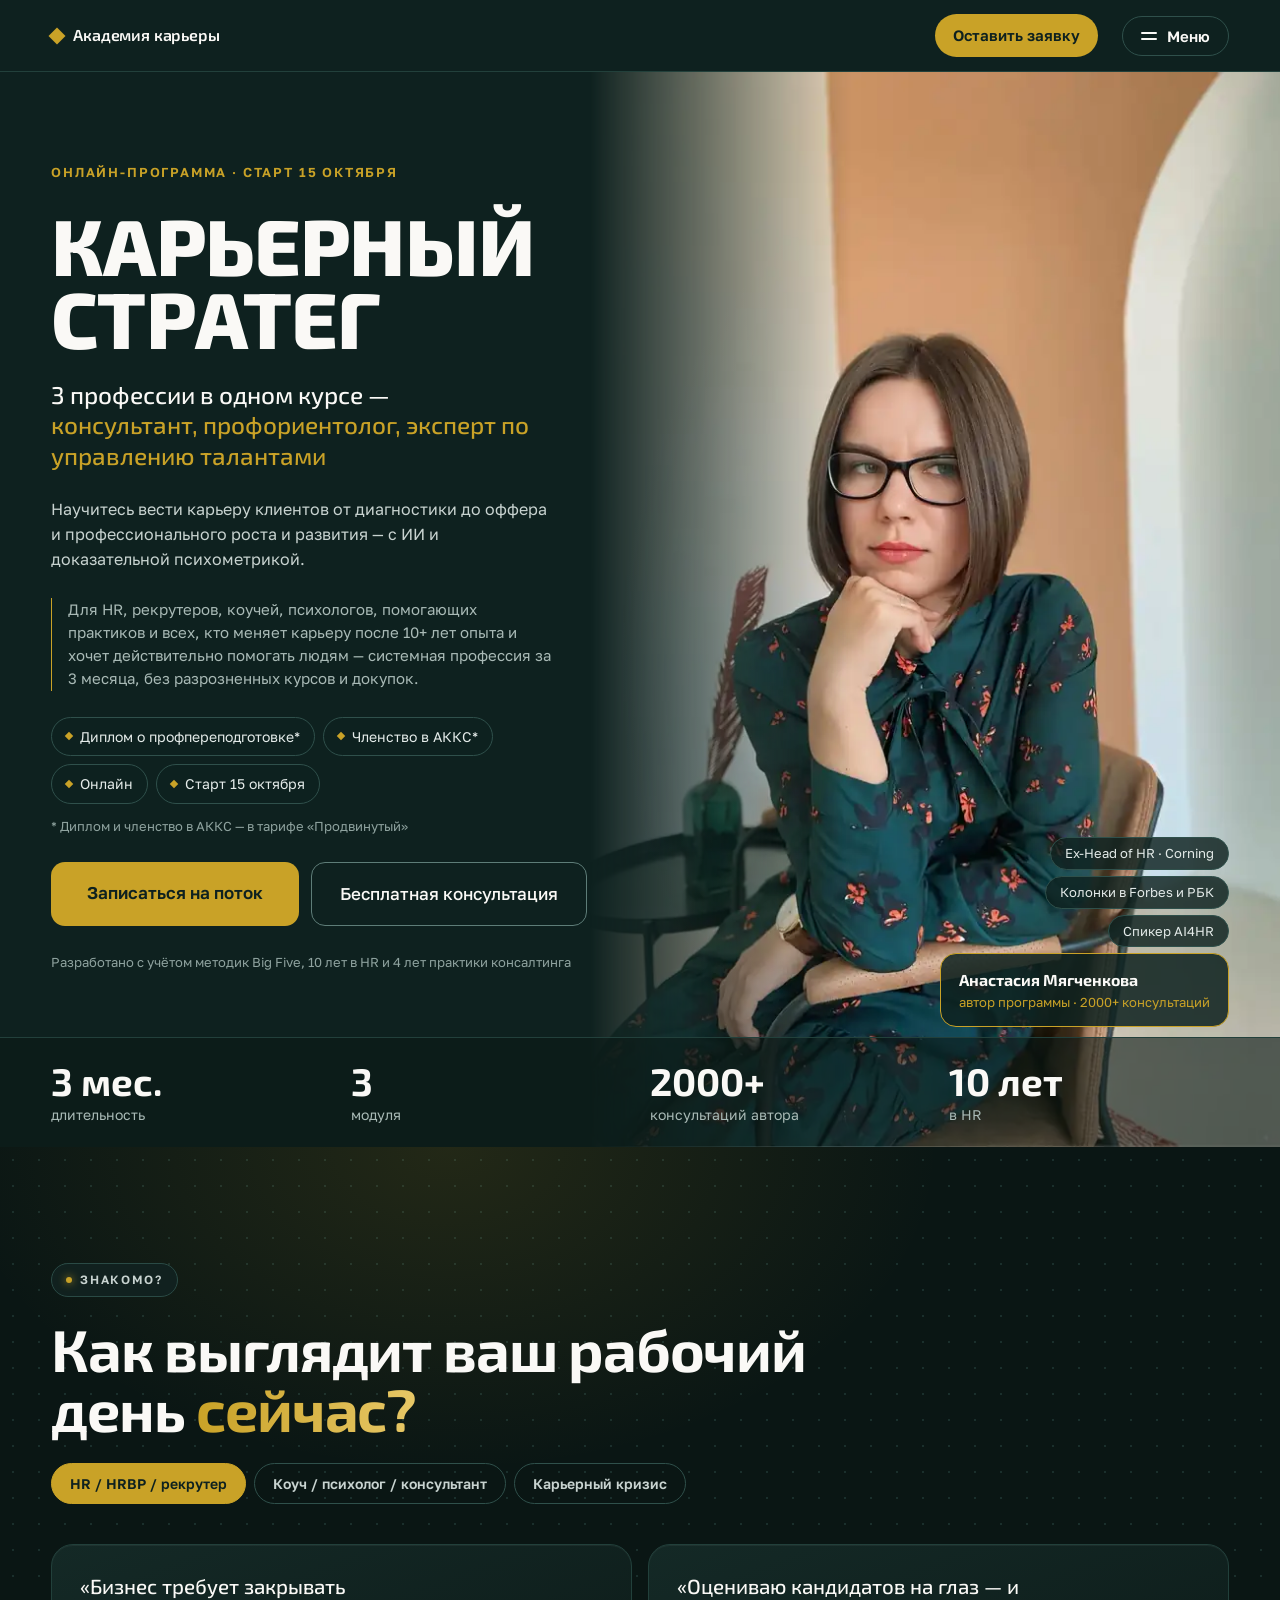
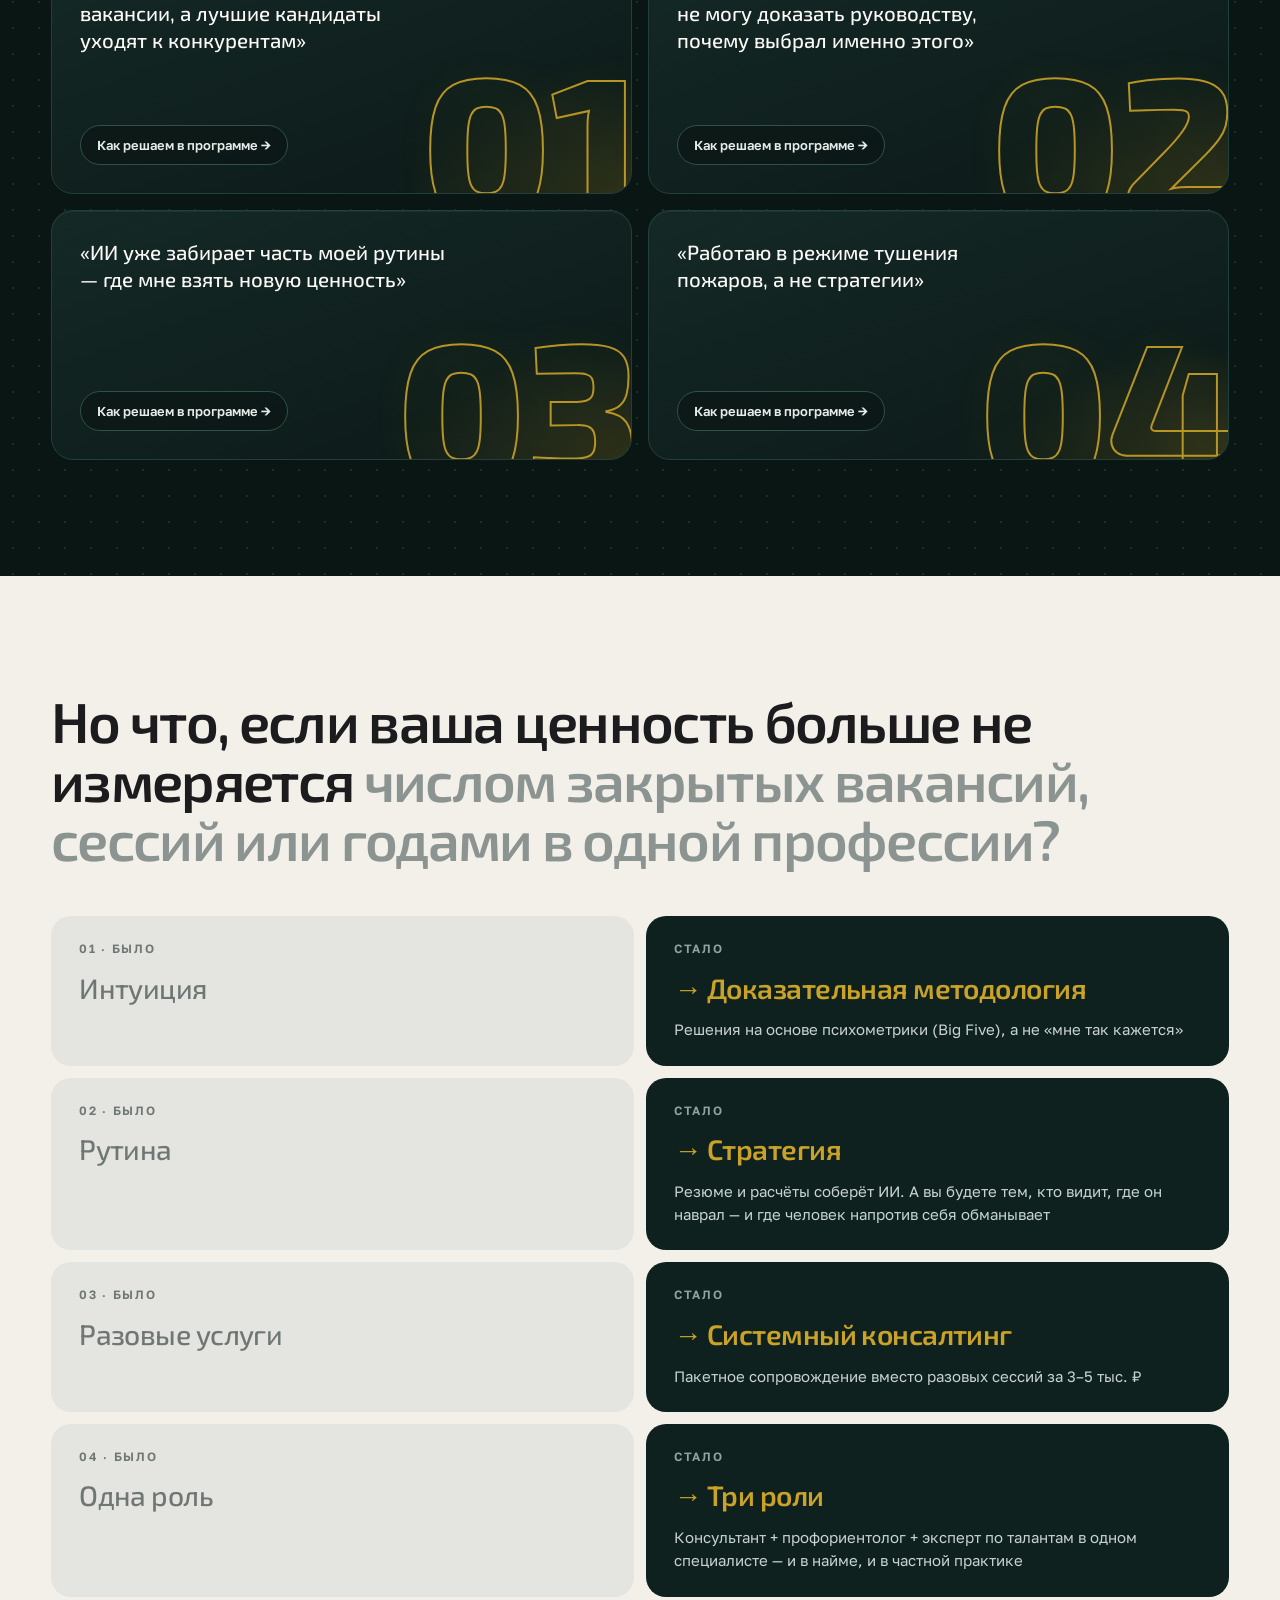
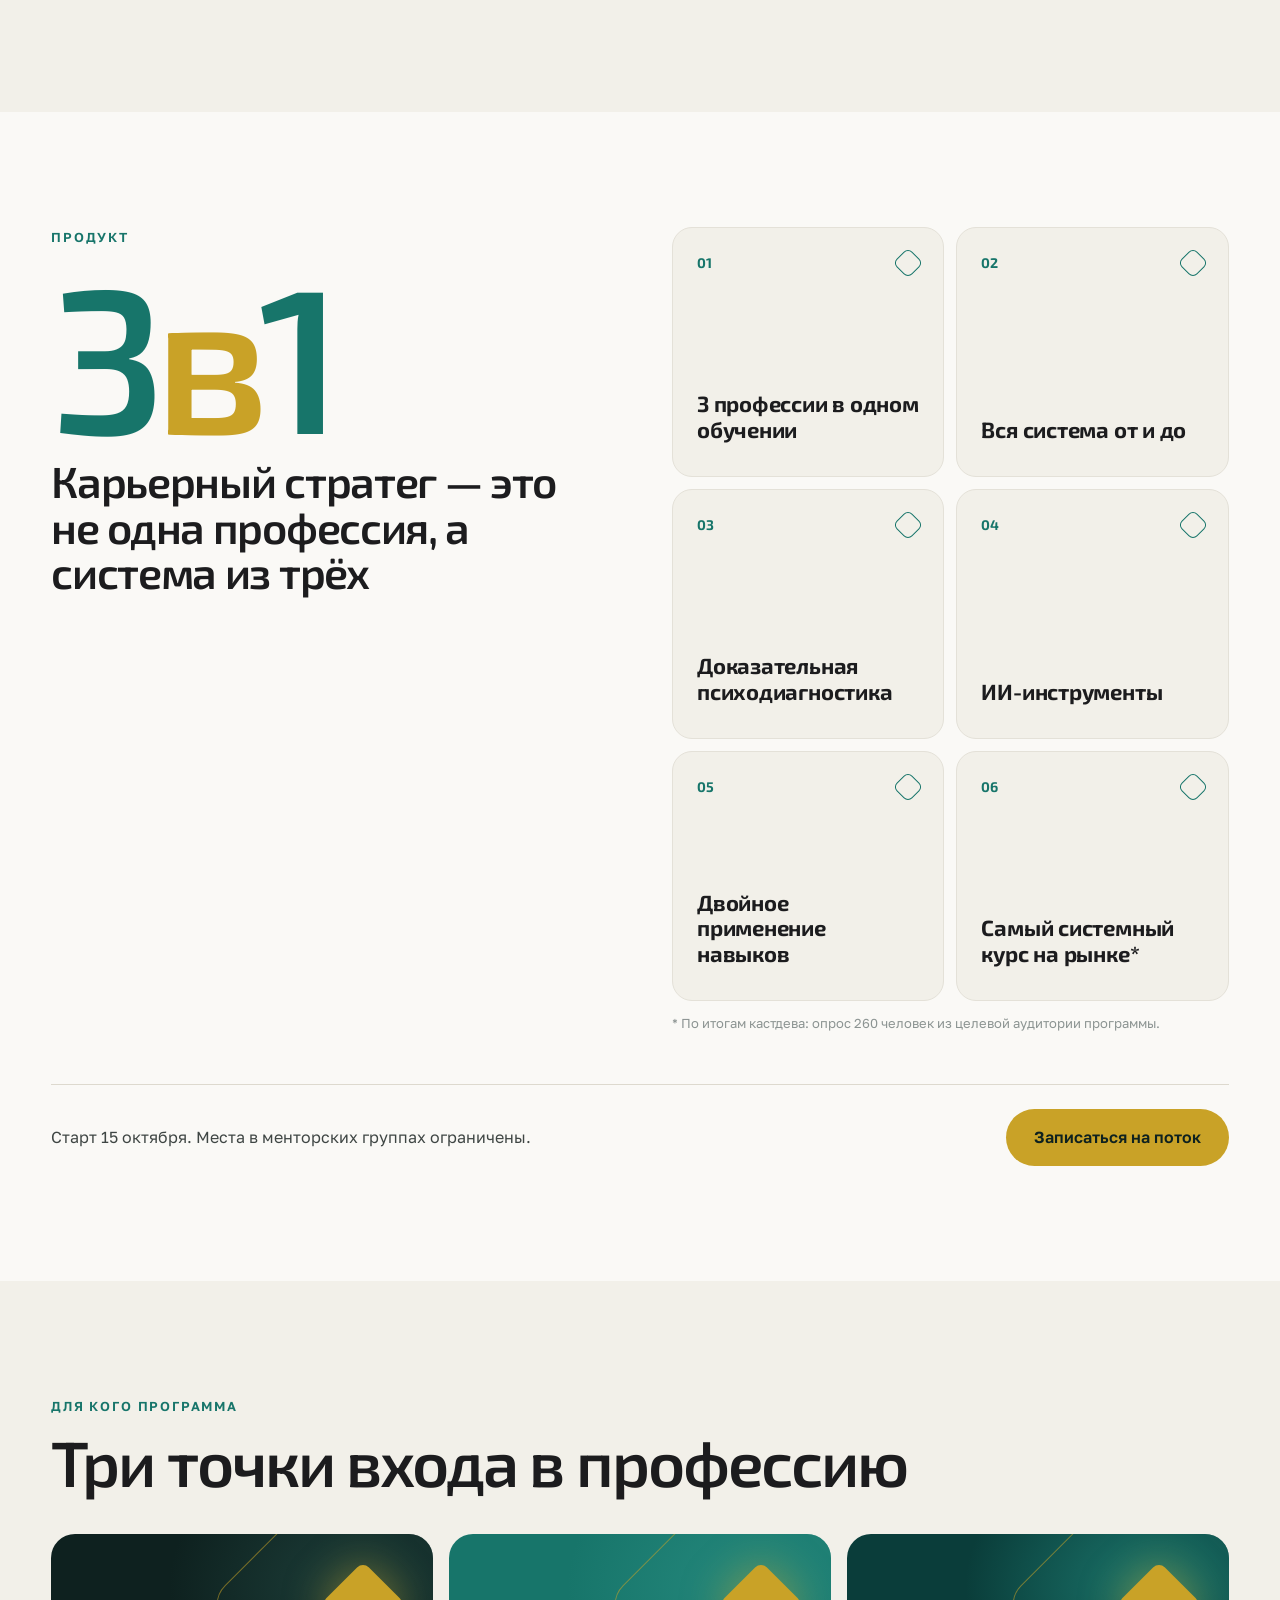
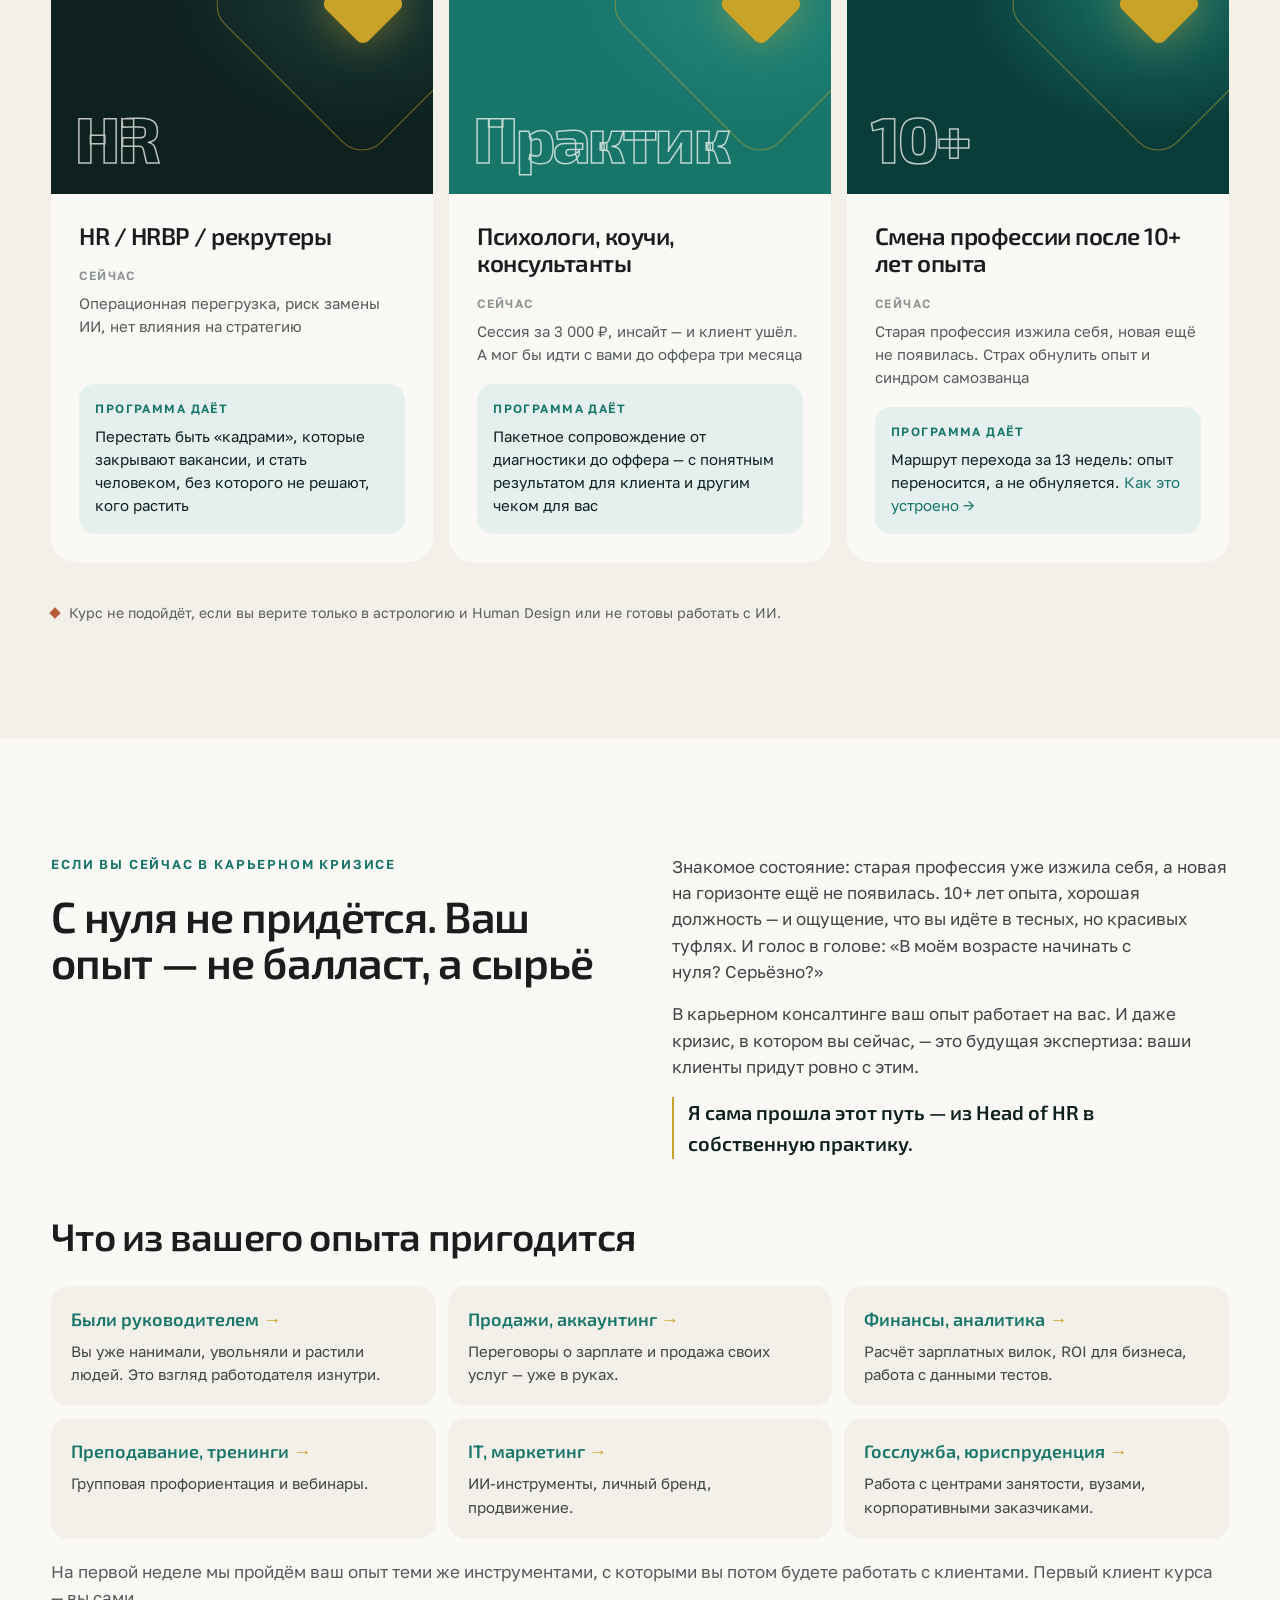
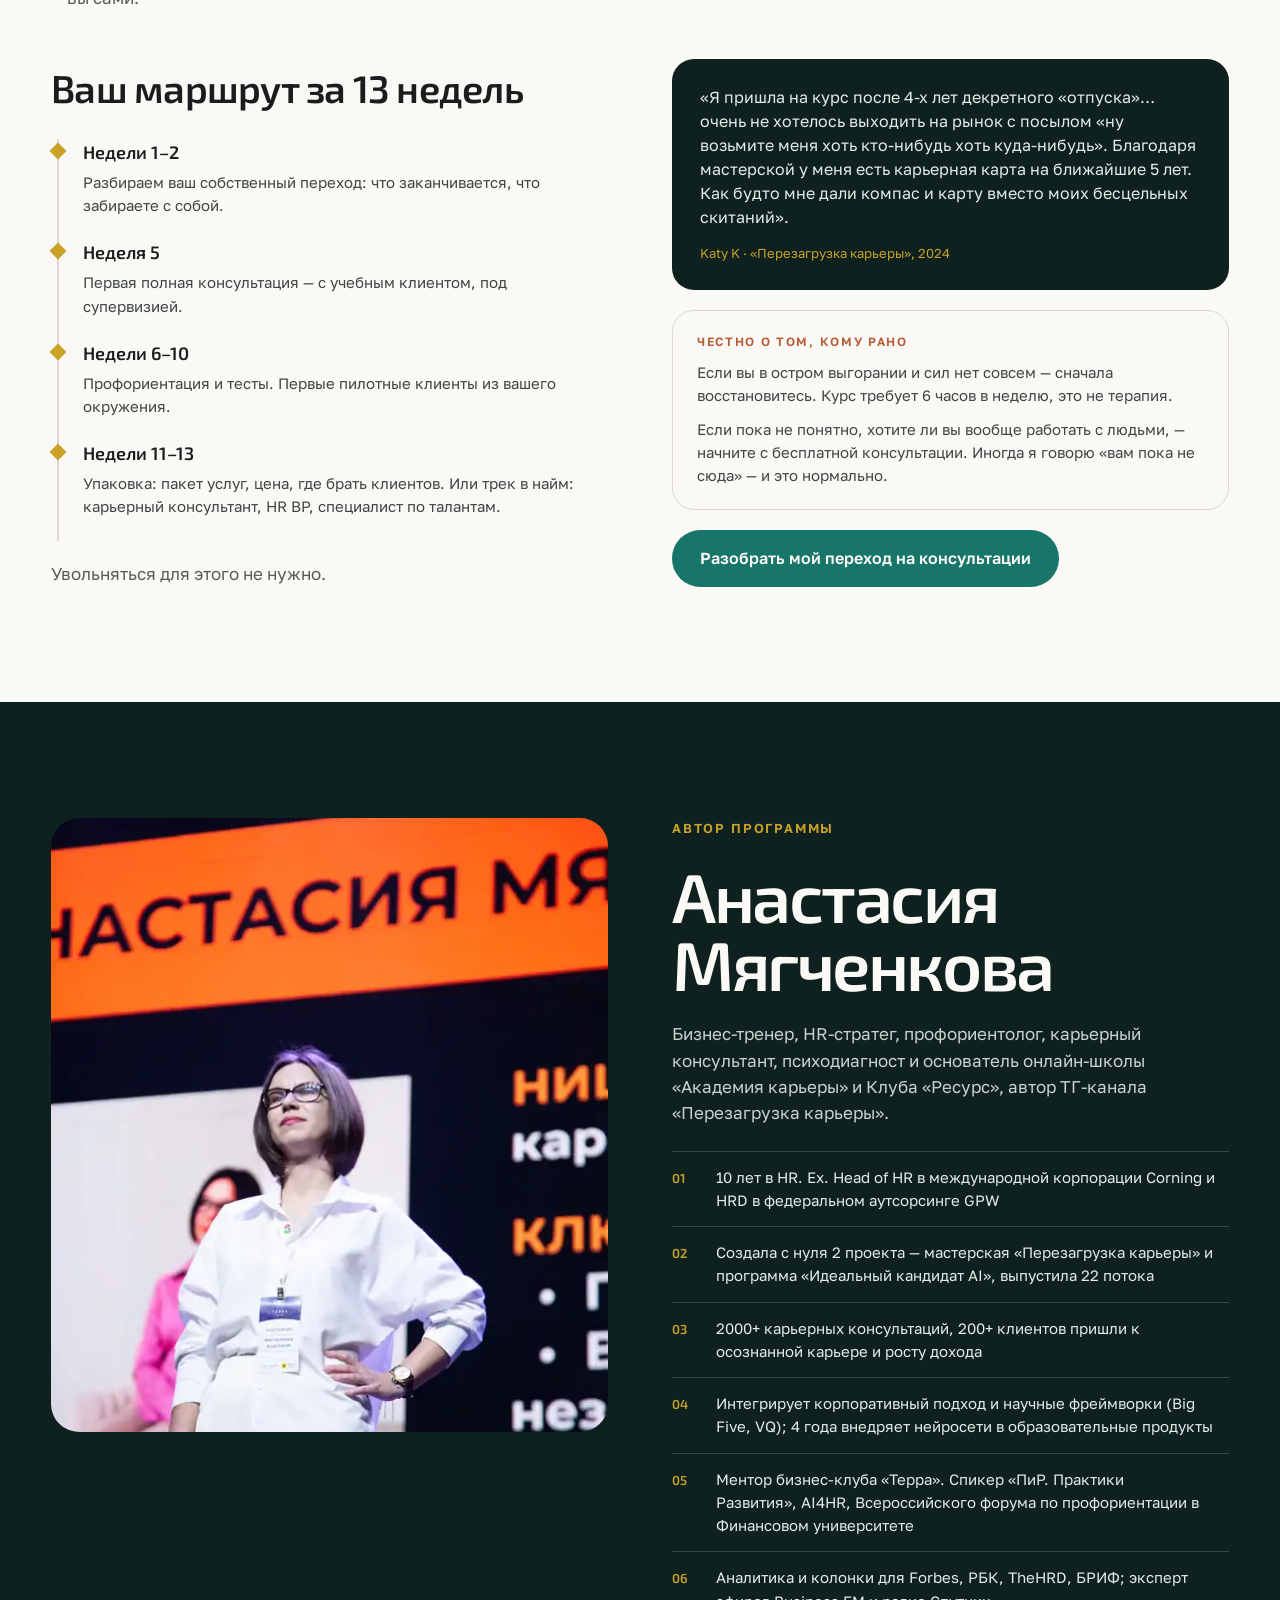
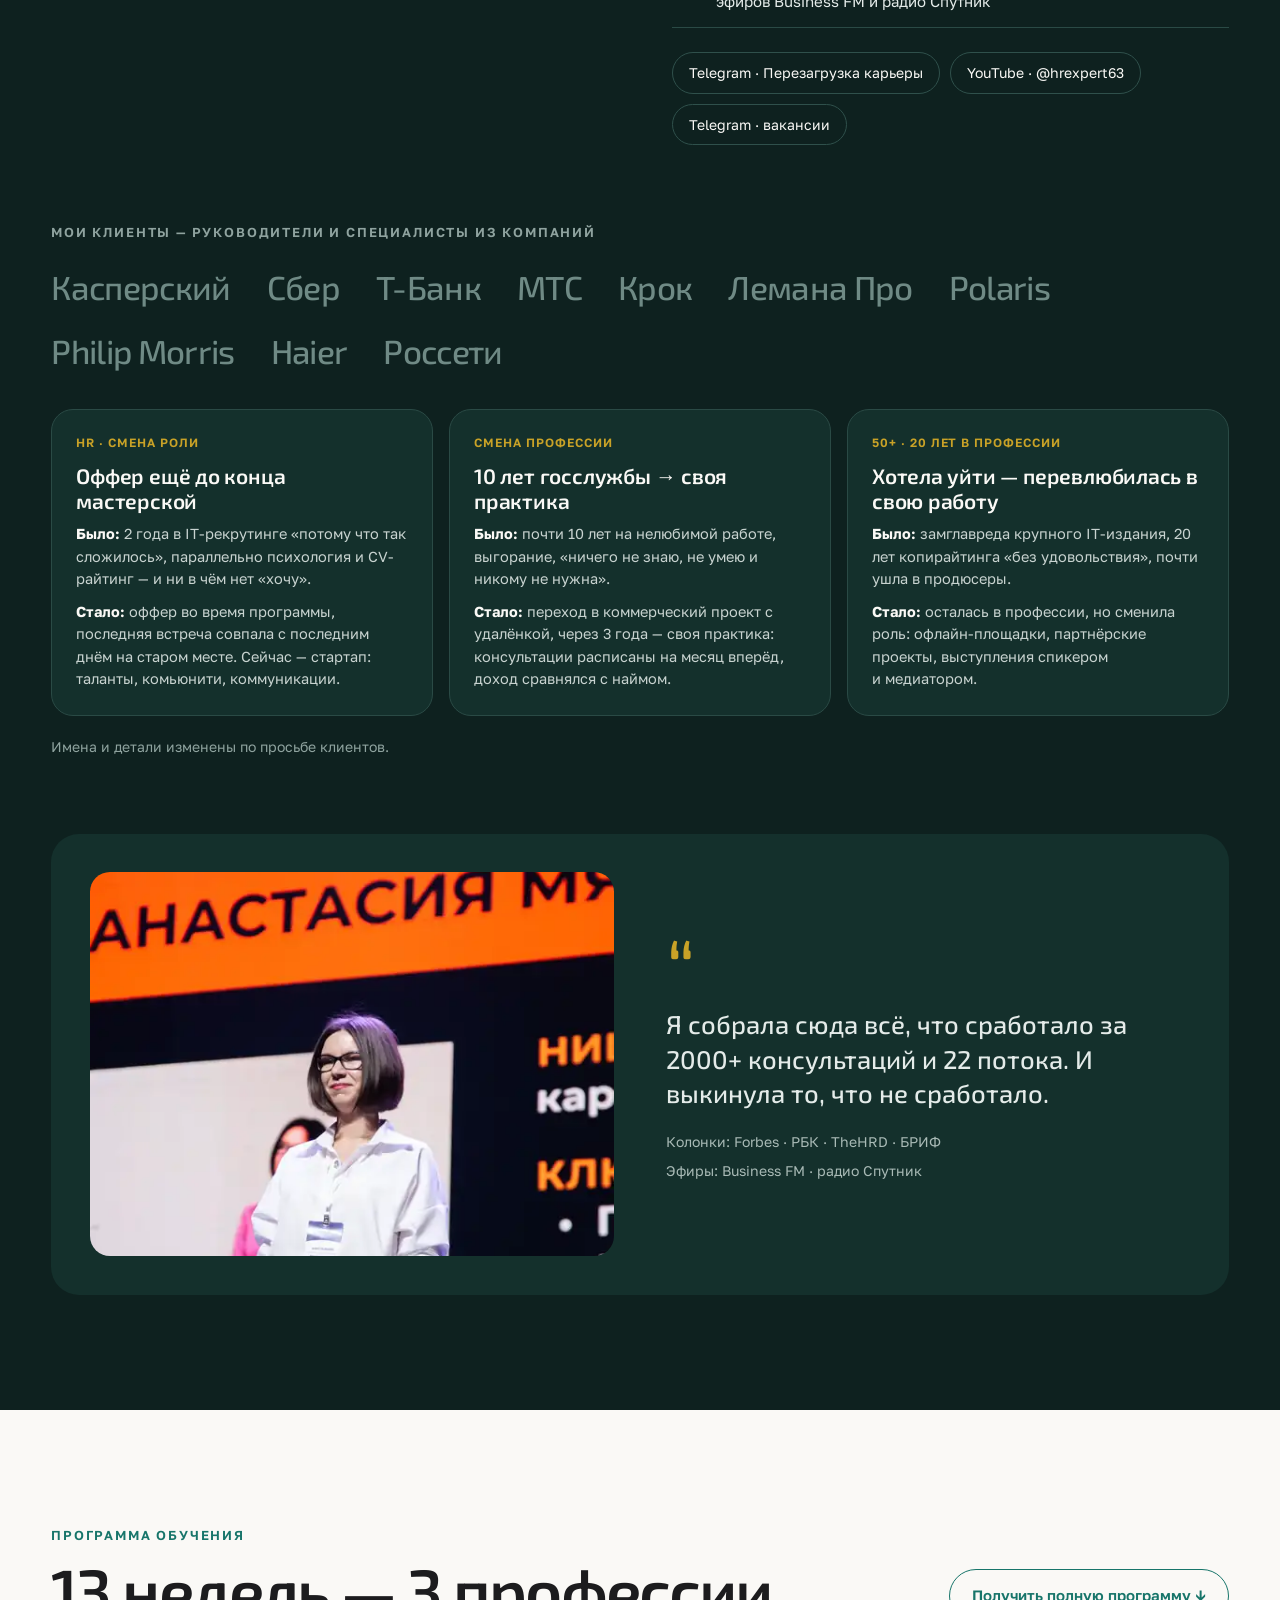
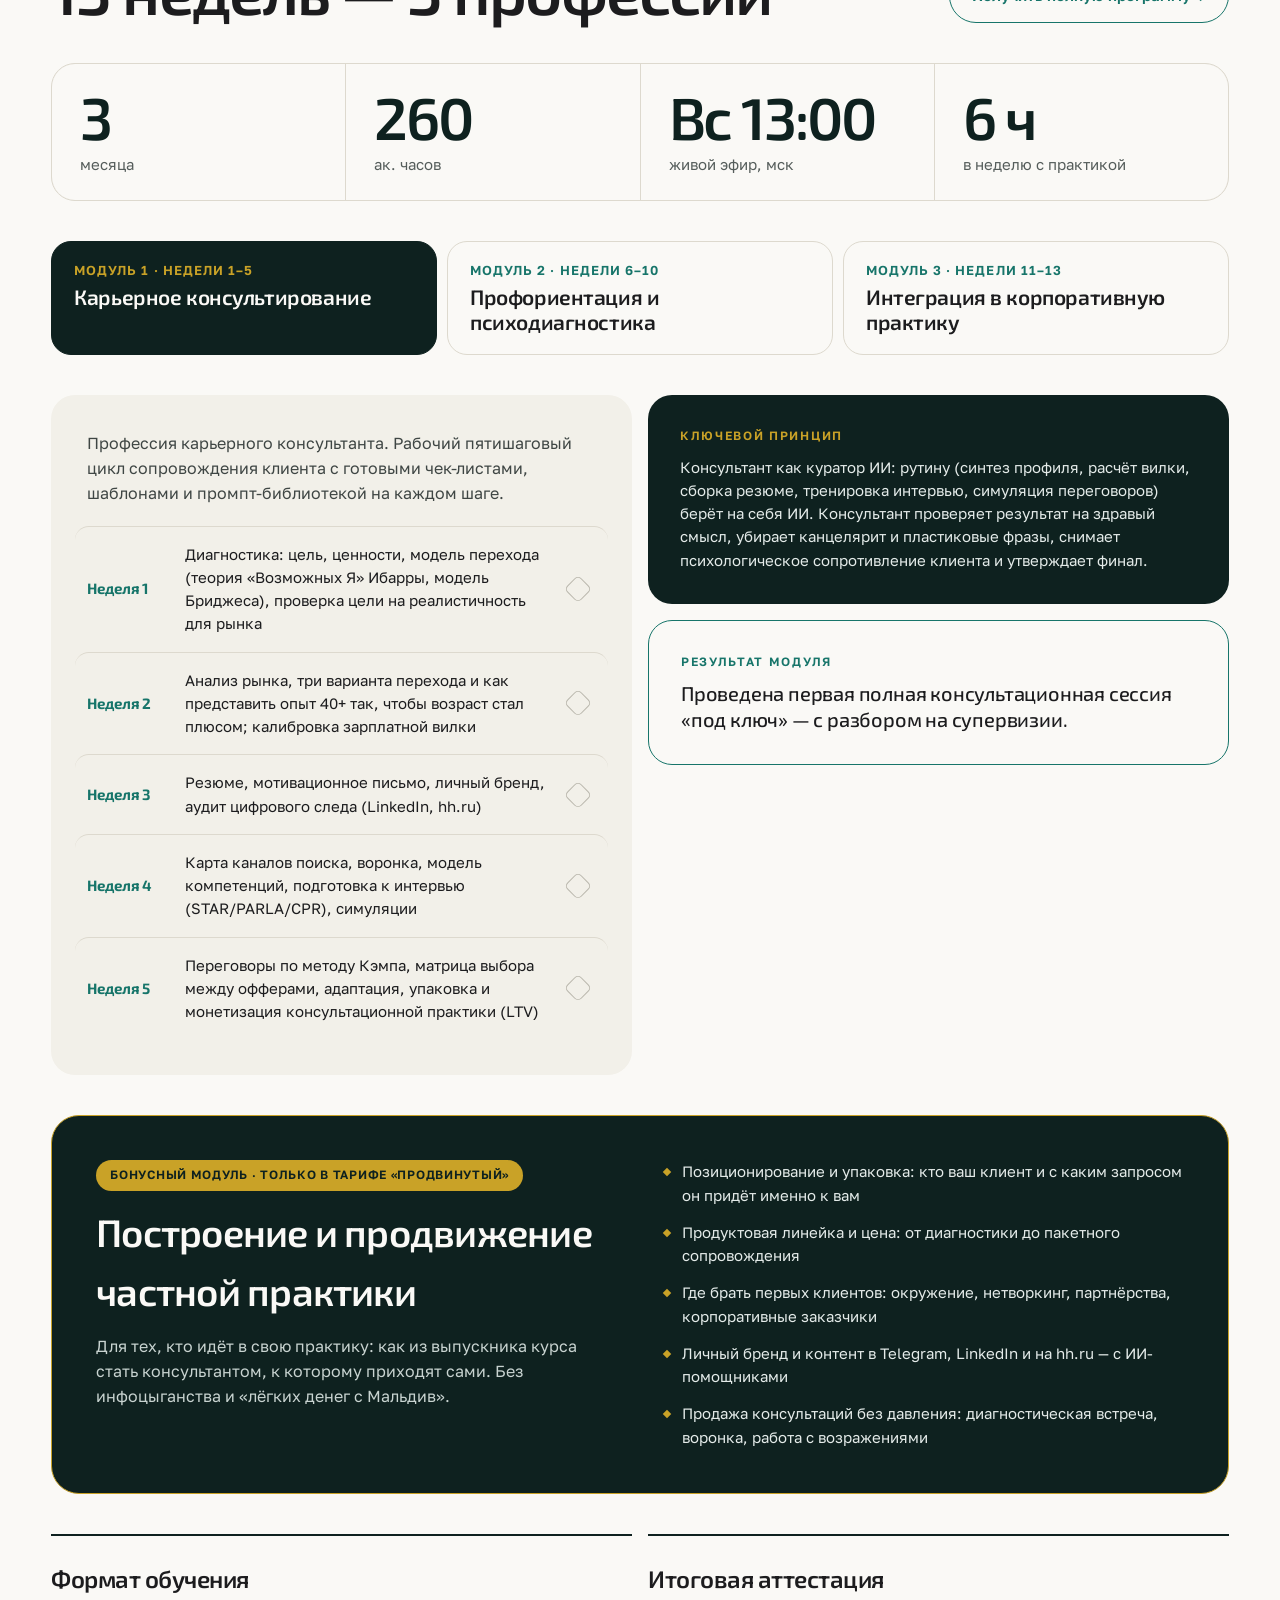
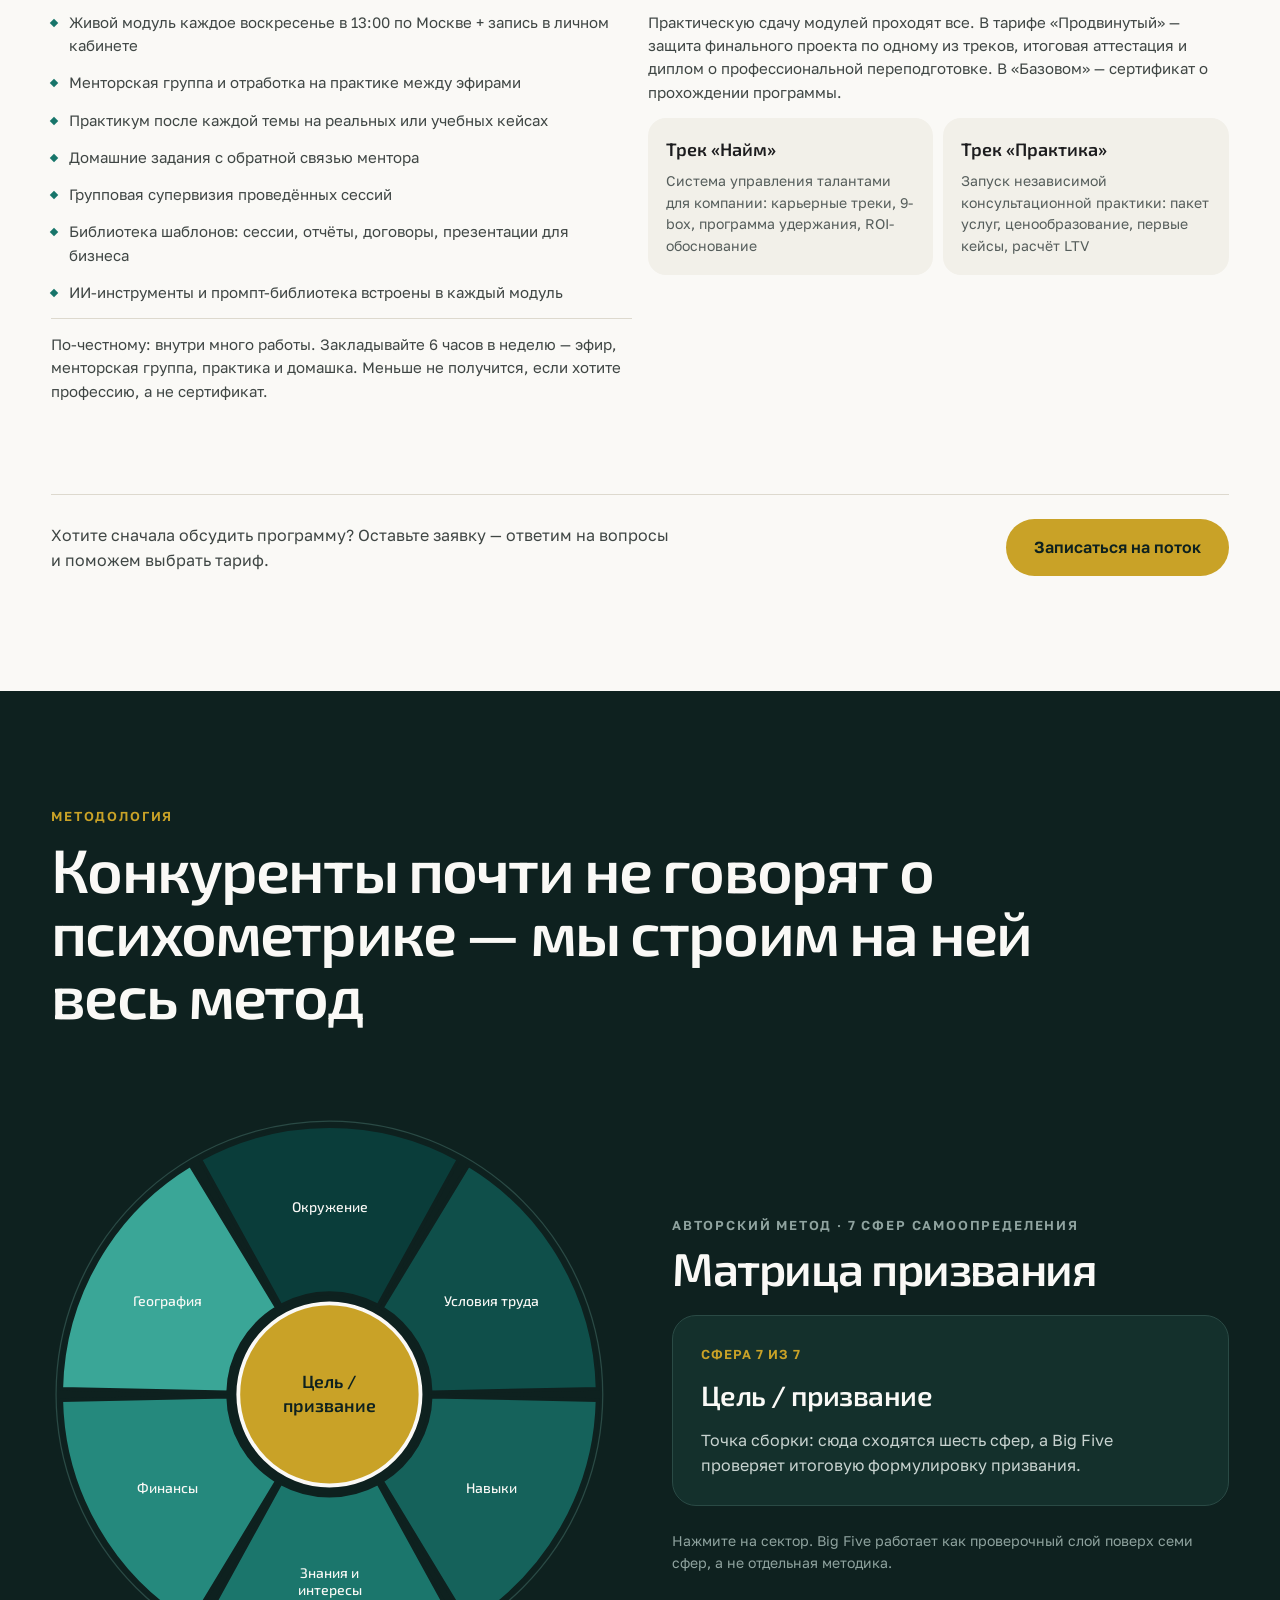
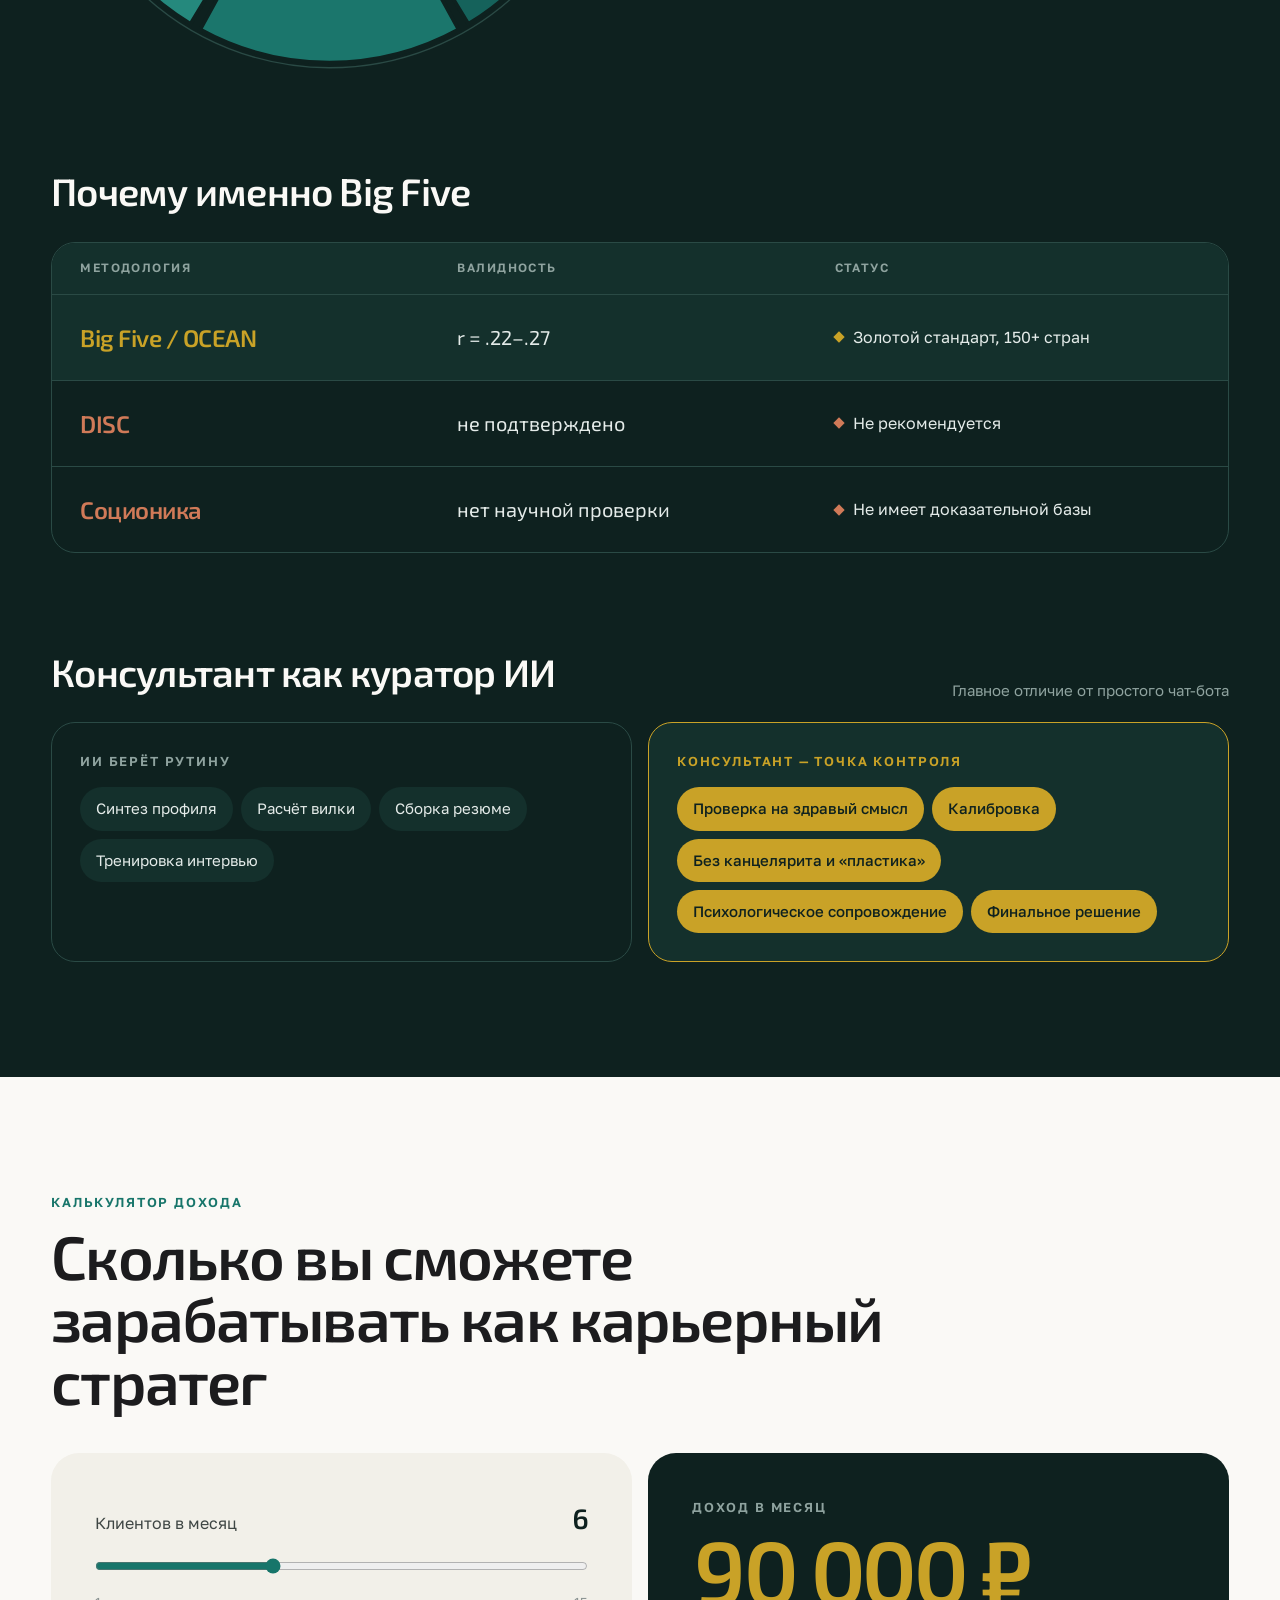
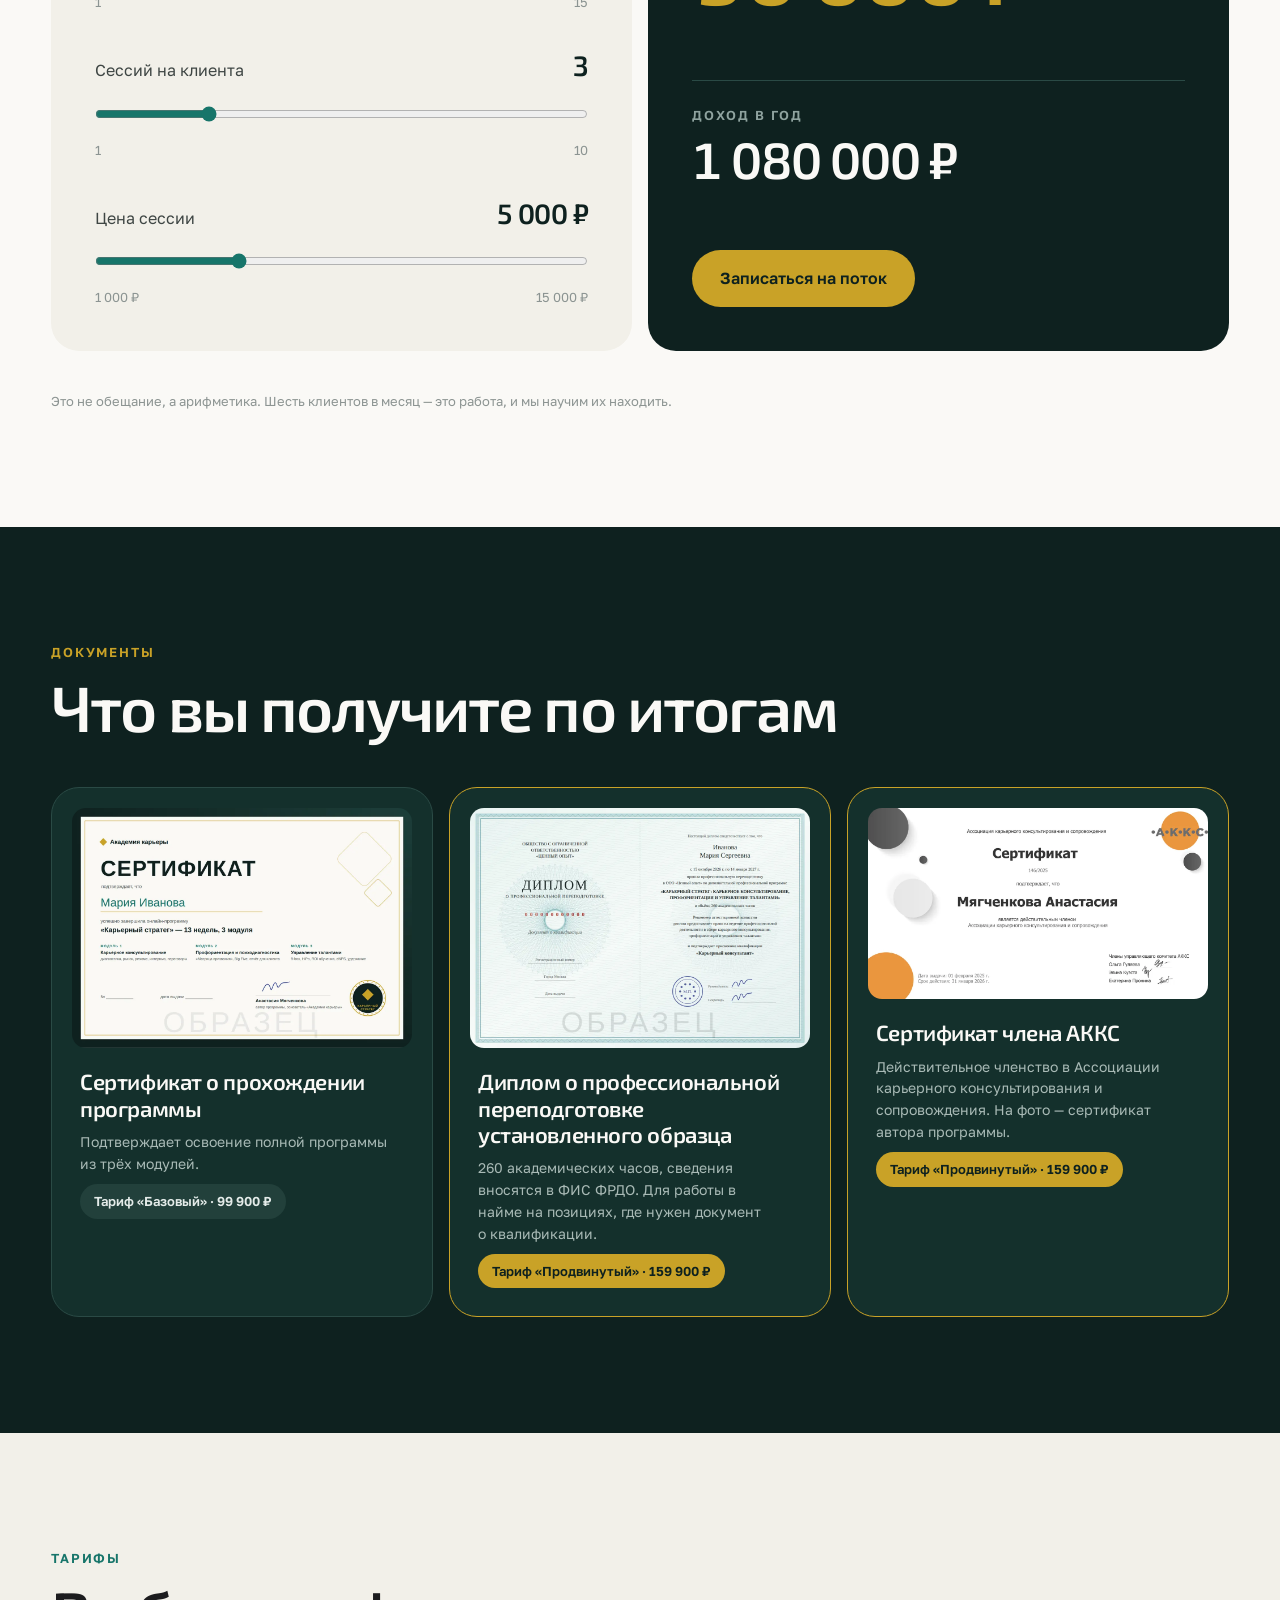
==== index.html @ a640bbac "Галерея офлайн-встреч сообщества в блоке «Карьерный трек» Co-Authored-By: Claude Opus 5.5 <noreply@a" ====
<!DOCTYPE html>
<html lang="ru">
<head>
<meta charset="utf-8">
<meta name="viewport" content="width=device-width, initial-scale=1">
<title>Карьерный стратег — онлайн-курс Анастасии Мягченковой: 3 профессии за 3 месяца</title>
<meta name="description" content="Онлайн-программа «Карьерный стратег»: карьерный консультант, профориентолог и эксперт по управлению талантами за 13 недель. Big Five, ИИ-инструменты, сертификат или диплом о профпереподготовке. Старт 15 октября.">
<meta name="keywords" content="курс карьерного консультанта, обучение профориентолога, карьерный консультант обучение, профориентация взрослых, управление талантами, Big Five, HR курс, Анастасия Мягченкова">
<link rel="canonical" href="https://karernyi-strateg.hrexpert63.ru/">
<meta name="robots" content="index, follow, max-image-preview:large">
<meta name="theme-color" content="#0E211F">
<meta name="yandex-verification" content="17958ab596816b1d">

<meta property="og:type" content="website">
<meta property="og:locale" content="ru_RU">
<meta property="og:site_name" content="Академия карьеры">
<meta property="og:title" content="Карьерный стратег — 3 профессии в одном курсе">
<meta property="og:description" content="Карьерный консультант, профориентолог и эксперт по управлению талантами за 3 месяца. Старт 15 октября.">
<meta property="og:url" content="https://karernyi-strateg.hrexpert63.ru/">
<meta property="og:image" content="https://karernyi-strateg.hrexpert63.ru/img/hero.webp">
<meta name="twitter:card" content="summary_large_image">

<link rel="icon" href="favicon.svg" type="image/svg+xml">
<link rel="preconnect" href="https://fonts.googleapis.com">
<link rel="preconnect" href="https://fonts.gstatic.com" crossorigin>
<link href="https://fonts.googleapis.com/css2?family=Exo+2:wght@500;600;700;800&family=Golos+Text:wght@400;500;600&display=swap" rel="stylesheet">
<link rel="preload" as="image" href="img/hero.webp">
<link rel="stylesheet" href="styles.css">

<script type="application/ld+json">
{
  "@context": "https://schema.org",
  "@graph": [
    {
      "@type": "Course",
      "name": "Карьерный стратег",
      "description": "Онлайн-программа: карьерный консультант, профориентолог и эксперт по управлению талантами за 13 недель. Доказательная психометрика Big Five, авторский метод «Матрица призвания», ИИ-инструменты. В тарифе «Продвинутый» — бонусный модуль «Построение и продвижение частной практики».",
      "inLanguage": "ru",
      "provider": { "@type": "Organization", "name": "Академия карьеры", "sameAs": ["https://t.me/hrexpert63", "https://youtube.com/@hrexpert63"] },
      "author": { "@type": "Person", "name": "Анастасия Мягченкова", "jobTitle": "HR-стратег, карьерный консультант, профориентолог" },
      "hasCourseInstance": {
        "@type": "CourseInstance",
        "courseMode": "online",
        "startDate": "2026-10-15",
        "courseWorkload": "P13W"
      },
      "offers": [
        { "@type": "Offer", "name": "Базовый", "price": "99900", "priceCurrency": "RUB", "category": "Paid" },
        { "@type": "Offer", "name": "Продвинутый", "price": "159900", "priceCurrency": "RUB", "category": "Paid" }
      ]
    },
    {
      "@type": "FAQPage",
      "mainEntity": [
        { "@type": "Question", "name": "Будет ли курс полезен лично мне, если я уже работаю в HR?", "acceptedAnswer": { "@type": "Answer", "text": "Да. Программа даёт то, чего обычно не хватает в операционном HR: доказательную психометрику, ИИ-инструменты на каждом этапе и язык бизнеса — ROI, eNPS, удержание." } },
        { "@type": "Question", "name": "Не слишком ли дорого?", "acceptedAnswer": { "@type": "Answer", "text": "Чтобы закрыть три компетенции отдельными курсами у разных школ, нужно от 300 000 ₽. Здесь это одна программа и один тариф без докупок." } },
        { "@type": "Question", "name": "Смогу ли я совмещать с работой и семьёй?", "acceptedAnswer": { "@type": "Answer", "text": "Живой модуль — по воскресеньям в 13:00 по Москве, запись появляется в личном кабинете. Закладывайте 6 часов в неделю: эфир, менторская группа, практика и домашка." } },
        { "@type": "Question", "name": "Найду ли я первых клиентов без опыта?", "acceptedAnswer": { "@type": "Answer", "text": "Практика идёт внутри курса на реальных и учебных кейсах, первые пилотные клиенты — из вашего окружения. В тарифе «Продвинутый» есть бонусный модуль «Построение и продвижение частной практики»: упаковка, цена, где брать клиентов." } },
        { "@type": "Question", "name": "Нужно ли профильное образование (психология)?", "acceptedAnswer": { "@type": "Answer", "text": "Нет. Важнее эмпатия и управленческий или HR-опыт." } },
        { "@type": "Question", "name": "Чем курс отличается от астрологии, таро или соционики?", "acceptedAnswer": { "@type": "Answer", "text": "Мы не гадаем по типу личности. В основе — Big Five, модель с самой серьёзной научной базой, её используют в 150+ странах." } },
        { "@type": "Question", "name": "Смогу ли я работать с ИИ, если я не технарь?", "acceptedAnswer": { "@type": "Answer", "text": "Да. Все промпты готовы и встроены в шаблоны. От вас нужна роль куратора: проверить, откалибровать и утвердить результат." } },
        { "@type": "Question", "name": "В чём разница тарифов 99 900 и 159 900 ₽?", "acceptedAnswer": { "@type": "Answer", "text": "«Продвинутый» добавляет защиту итогового проекта, диплом о профессиональной переподготовке установленного образца от ООО «Ценный опыт», членство в АККС и бонусный модуль «Построение и продвижение частной практики»." } },
        { "@type": "Question", "name": "Что даёт членство в АККС на практике?", "acceptedAnswer": { "@type": "Answer", "text": "Статус и знак качества для клиентов, супервизию и наставничество, закрытый клуб выпускников и совместные проекты от имени ассоциации." } },
        { "@type": "Question", "name": "Что если я не успеваю по времени?", "acceptedAnswer": { "@type": "Answer", "text": "Записи всех эфиров остаются в личном кабинете, срок доступа указан в оферте." } }
      ]
    }
  ]
}
</script>
</head>
<body>
<a class="skip" href="#main">Перейти к содержанию</a>

<header class="topbar">
  <div class="topbar__in">
    <a class="brand" href="#top"><span class="gem"></span>Академия карьеры</a>
    <a class="btn-pill btn-pill--gold topbar__cta" href="#apply" data-cta="short">Оставить заявку</a>
    <div class="menu" id="menu">
      <button class="menu__btn" type="button" aria-expanded="false" aria-controls="menu-panel">
        <span class="menu__bars"><span></span><span></span></span>
        <span class="menu__label">Меню</span>
      </button>
      <div class="menu__panel" id="menu-panel">
        <nav aria-label="Навигация по странице">
          <a href="#program">Программа<span>→</span></a>
          <a href="#method">Методология<span>→</span></a>
          <a href="#author">Автор<span>→</span></a>
          <a href="#pricing">Тарифы<span>→</span></a>
          <a href="#faq">FAQ<span>→</span></a>
          <a href="#apply">Оставить заявку<span>→</span></a>
        </nav>
      </div>
    </div>
  </div>
</header>

<main id="main">

<!-- 01 HERO -->
<section class="hero" id="top">
  <div class="hero__photo">
    <img src="img/hero.webp" alt="Анастасия Мягченкова — автор программы «Карьерный стратег»" width="820" height="1093" fetchpriority="high">
    <ul class="hero__proof" aria-label="Опыт автора">
      <li>Ex-Head of HR · Corning</li>
      <li>Колонки в Forbes и РБК</li>
      <li>Спикер AI4HR</li>
    </ul>
    <div class="hero__name hero__name--narrow">
      <b>Анастасия Мягченкова</b>
      <span>автор программы · 2000+ консультаций</span>
    </div>
  </div>
  <div class="hero__in">
    <div class="hero__text">
      <span class="eyebrow eyebrow--gold">Онлайн-программа · старт 15 октября</span>
      <h1>Карьерный<br>стратег</h1>
      <p class="hero__lead">3 профессии в одном курсе — <span class="gold">консультант, профориентолог, эксперт по управлению талантами</span></p>
      <p class="hero__sub">Научитесь вести карьеру клиентов от диагностики до оффера и профессионального роста и развития — с ИИ и доказательной психометрикой.</p>
      <p class="hero__aud">Для HR, рекрутеров, коучей, психологов, помогающих практиков и всех, кто меняет карьеру после 10+ лет опыта и хочет действительно помогать людям — системная профессия за 3 месяца, без разрозненных курсов и докупок.</p>
      <ul class="hero__badges">
        <li><span class="gem gem--xs"></span>Диплом о профпереподготовке*</li>
        <li><span class="gem gem--xs"></span>Членство в АККС*</li>
        <li><span class="gem gem--xs"></span>Онлайн</li>
        <li><span class="gem gem--xs"></span>Старт 15 октября</li>
      </ul>
      <p class="hero__note hero__note--tight">* Диплом и членство в АККС — в тарифе «Продвинутый»</p>
      <div class="hero__ctas">
        <a class="btn btn--gold" href="#apply" data-cta="main">Записаться на поток</a>
        <a class="btn btn--ghost" href="#apply">Бесплатная консультация</a>
      </div>
      <p class="hero__note">Разработано с учётом методик Big Five, 10 лет в HR и 4 лет практики консалтинга</p>
    </div>
  </div>
  <div class="hero__name hero__name--wide">
    <b>Анастасия Мягченкова</b>
    <span>автор программы · 2000+ консультаций</span>
  </div>
  <div class="hero__facts">
    <div class="hero__facts-in">
      <div><b>3 мес.</b><span>длительность</span></div>
      <div><b>3</b><span>модуля</span></div>
      <div><b>2000+</b><span>консультаций автора</span></div>
      <div><b>10 лет</b><span>в HR</span></div>
      <div class="js-timer-block"><b class="gold tnum" data-countdown="inline">15.10</b><span>до старта потока</span></div>
    </div>
  </div>
</section>

<!-- 02 PAINS -->
<section class="pains">
  <div class="wrap stack-40">
    <div class="stack-22">
      <span class="chip-dot"><span></span>Знакомо?</span>
      <div class="row-between">
        <h2 class="h2 h2--pains">Как выглядит ваш рабочий день <span class="gold-grad">сейчас?</span></h2>
        <div class="tabs" role="tablist" aria-label="Выберите вашу роль">
          <button class="tab is-active" role="tab" aria-selected="true" data-tab="0">HR / HRBP / рекрутер</button>
          <button class="tab" role="tab" aria-selected="false" data-tab="1">Коуч / психолог / консультант</button>
          <button class="tab" role="tab" aria-selected="false" data-tab="2">Карьерный кризис</button>
        </div>
      </div>
    </div>
    <div class="pain-group" data-panel="0">
      <div class="pain"><span class="pain__n">01</span><p>«Бизнес требует закрывать вакансии, а лучшие кандидаты уходят к конкурентам»</p><a href="#program" data-mod-link="2">Как решаем в программе →</a></div>
      <div class="pain"><span class="pain__n">02</span><p>«Оцениваю кандидатов на глаз — и не могу доказать руководству, почему выбрал именно этого»</p><a href="#program" data-mod-link="1">Как решаем в программе →</a></div>
      <div class="pain"><span class="pain__n">03</span><p>«ИИ уже забирает часть моей рутины — где мне взять новую ценность»</p><a href="#ai-curator">Как решаем в программе →</a></div>
      <div class="pain"><span class="pain__n">04</span><p>«Работаю в режиме тушения пожаров, а не стратегии»</p><a href="#program" data-mod-link="2">Как решаем в программе →</a></div>
    </div>
    <div class="pain-group" data-panel="1" hidden>
      <div class="pain"><span class="pain__n">01</span><p>«Средний чек за сессию не растёт, а конкуренция только жёстче»</p><a href="#bonus">Как решаем в программе →</a></div>
      <div class="pain"><span class="pain__n">02</span><p>«Довожу клиента до инсайта, но не могу довести его до оффера или денег»</p><a href="#program" data-mod-link="0">Как решаем в программе →</a></div>
      <div class="pain"><span class="pain__n">03</span><p>«Не умею продавать себя корпоративным заказчикам — там другой язык (ROI, метрики)»</p><a href="#program" data-mod-link="2">Как решаем в программе →</a></div>
      <div class="pain"><span class="pain__n">04</span><p>«Боюсь, что тестирование и цифры „обесчеловечат“ мою работу с клиентом»</p><a href="#program" data-mod-link="1">Как решаем в программе →</a></div>
    </div>
    <div class="pain-group" data-panel="2" hidden>
      <div class="pain"><span class="pain__n">01</span><p>«Достигла потолка — и поняла, что это не мой потолок»</p><a href="#switch">Как решаем в программе →</a></div>
      <div class="pain"><span class="pain__n">02</span><p>«Страшно, что 15 лет опыта обнулятся и я буду конкурировать с выпускниками»</p><a href="#switch">Как решаем в программе →</a></div>
      <div class="pain"><span class="pain__n">03</span><p>«Какое я имею право консультировать про карьеру, если сама не знаю, чего хочу?»</p><a href="#switch">Как решаем в программе →</a></div>
      <div class="pain"><span class="pain__n">04</span><p>«Не понимаю, как найти первых клиентов без имени в профессии»</p><a href="#switch">Как решаем в программе →</a></div>
    </div>
  </div>
</section>

<!-- 03 SHIFT -->
<section class="sec sec--sand">
  <div class="wrap stack-48">
    <h2 class="h2 h2--shift">Но что, если ваша ценность больше не измеряется <span class="muted">числом закрытых вакансий, сессий или годами в одной профессии?</span></h2>
    <div class="stack-12">
      <div class="shift"><div class="shift__from"><span class="label">01 · Было</span><span class="shift__big">Интуиция</span></div><div class="shift__to"><span class="label">Стало</span><span class="shift__big">→ Доказательная методология</span><span class="shift__d">Решения на основе психометрики (Big Five), а не «мне так кажется»</span></div></div>
      <div class="shift"><div class="shift__from"><span class="label">02 · Было</span><span class="shift__big">Рутина</span></div><div class="shift__to"><span class="label">Стало</span><span class="shift__big">→ Стратегия</span><span class="shift__d">Резюме и расчёты соберёт ИИ. А вы будете тем, кто видит, где он наврал — и где человек напротив себя обманывает</span></div></div>
      <div class="shift"><div class="shift__from"><span class="label">03 · Было</span><span class="shift__big">Разовые услуги</span></div><div class="shift__to"><span class="label">Стало</span><span class="shift__big">→ Системный консалтинг</span><span class="shift__d">Пакетное сопровождение вместо разовых сессий за 3–5 тыс. ₽</span></div></div>
      <div class="shift"><div class="shift__from"><span class="label">04 · Было</span><span class="shift__big">Одна роль</span></div><div class="shift__to"><span class="label">Стало</span><span class="shift__big">→ Три роли</span><span class="shift__d">Консультант + профориентолог + эксперт по талантам в одном специалисте — и в найме, и в частной практике</span></div></div>
    </div>
  </div>
</section>

<!-- 04 PRODUCT -->
<section class="sec">
  <div class="wrap split-380">
    <div class="stack-24">
      <span class="eyebrow">Продукт</span>
      <div class="three-in-one" aria-hidden="true">3<span>в</span>1</div>
      <h2 class="h2 h2--md">Карьерный стратег — это не одна профессия, а система из трёх</h2>
    </div>
    <div class="usp-grid">
      <div class="usp" tabindex="0"><div class="usp__top"><span class="usp__n">01</span><span class="usp__gem"></span></div><div><h3>3 профессии в одном обучении</h3><p>Карьерный консультант, профориентолог, эксперт по талантам</p></div></div>
      <div class="usp" tabindex="0"><div class="usp__top"><span class="usp__n">02</span><span class="usp__gem"></span></div><div><h3>Вся система от и до</h3><p>От рыночной аналитики до построения стратегии</p></div></div>
      <div class="usp" tabindex="0"><div class="usp__top"><span class="usp__n">03</span><span class="usp__gem"></span></div><div><h3>Доказательная психодиагностика</h3><p>Авторский метод «Матрица призвания» + Big Five вместо интуиции и непроверенных типологий</p></div></div>
      <div class="usp" tabindex="0"><div class="usp__top"><span class="usp__n">04</span><span class="usp__gem"></span></div><div><h3>ИИ-инструменты</h3><p>Промпт-инжиниринг и автоматизация рутины на каждом этапе</p></div></div>
      <div class="usp" tabindex="0"><div class="usp__top"><span class="usp__n">05</span><span class="usp__gem"></span></div><div><h3>Двойное применение навыков</h3><p>В найме (HRBP, Talent Manager) и в независимой практике</p></div></div>
      <div class="usp" tabindex="0"><div class="usp__top"><span class="usp__n">06</span><span class="usp__gem"></span></div><div><h3>Самый системный курс на рынке*</h3><p>Одна система вместо трёх курсов, которые потом придётся склеивать самой</p></div></div>
      <p class="usp-note">* По итогам кастдева: опрос 260 человек из целевой аудитории программы.</p>
    </div>
  </div>
  <div class="wrap">
    <div class="cta-strip">
      <p>Старт 15 октября. Места в менторских группах ограничены.</p>
      <a class="btn-pill btn-pill--gold btn-pill--lg btn-pill--wrap" href="#apply" data-cta="main">Записаться на поток</a>
    </div>
  </div>
</section>

<!-- 05 AUDIENCE -->
<section class="sec sec--sand">
  <div class="wrap stack-40">
    <div class="stack-12">
      <span class="eyebrow">Для кого программа</span>
      <h2 class="h2">Три точки входа в профессию</h2>
    </div>
    <div class="grid-340">
      <article class="persona">
        <div class="persona__media persona__media--1" aria-hidden="true"><span>HR</span></div>
        <div class="persona__body">
          <h3>HR / HRBP / рекрутеры</h3>
          <div class="persona__now"><span class="label">Сейчас</span><p>Операционная перегрузка, риск замены ИИ, нет влияния на стратегию</p></div>
          <div class="persona__gain"><span class="label">Программа даёт</span><p>Перестать быть «кадрами», которые закрывают вакансии, и стать человеком, без которого не решают, кого растить</p></div>
        </div>
      </article>
      <article class="persona">
        <div class="persona__media persona__media--2" aria-hidden="true"><span>Практик</span></div>
        <div class="persona__body">
          <h3>Психологи, коучи, консультанты</h3>
          <div class="persona__now"><span class="label">Сейчас</span><p>Сессия за 3 000 ₽, инсайт — и клиент ушёл. А мог бы идти с вами до оффера три месяца</p></div>
          <div class="persona__gain"><span class="label">Программа даёт</span><p>Пакетное сопровождение от диагностики до оффера — с понятным результатом для клиента и другим чеком для вас</p></div>
        </div>
      </article>
      <article class="persona">
        <div class="persona__media persona__media--3" aria-hidden="true"><span>10+</span></div>
        <div class="persona__body">
          <h3>Смена профессии после 10+ лет опыта</h3>
          <div class="persona__now"><span class="label">Сейчас</span><p>Старая профессия изжила себя, новая ещё не появилась. Страх обнулить опыт и синдром самозванца</p></div>
          <div class="persona__gain"><span class="label">Программа даёт</span><p>Маршрут перехода за 13 недель: опыт переносится, а не обнуляется. <a href="#switch">Как это устроено →</a></p></div>
        </div>
      </article>
    </div>
    <p class="warn"><span class="gem gem--terra"></span><span>Курс не подойдёт, если вы верите только в астрологию и Human Design или не готовы работать с ИИ.</span></p>
  </div>
</section>

<!-- 05b SWITCH -->
<section class="sec switch" id="switch">
  <div class="wrap stack-48">
    <div class="split-420 split--start">
      <div class="stack-20">
        <span class="eyebrow">Если вы сейчас в карьерном кризисе</span>
        <h2 class="h2 h2--md">С нуля не придётся. Ваш опыт — не балласт, а сырьё</h2>
      </div>
      <div class="stack-16 switch__intro">
        <p>Знакомое состояние: старая профессия уже изжила себя, а новая на горизонте ещё не появилась. 10+ лет опыта, хорошая должность — и ощущение, что вы идёте в тесных, но красивых туфлях. И голос в голове: «В моём возрасте начинать с нуля? Серьёзно?»</p>
        <p>В карьерном консалтинге ваш опыт работает на вас. И даже кризис, в котором вы сейчас, — это будущая экспертиза: ваши клиенты придут ровно с этим.</p>
        <p class="switch__me">Я сама прошла этот путь — из Head of HR в собственную практику.</p>
      </div>
    </div>

    <div class="stack-20">
      <h3 class="h3 h3--lg">Что из вашего опыта пригодится</h3>
      <ul class="transfer">
        <li><b>Были руководителем</b><span>Вы уже нанимали, увольняли и растили людей. Это взгляд работодателя изнутри.</span></li>
        <li><b>Продажи, аккаунтинг</b><span>Переговоры о зарплате и продажа своих услуг — уже в руках.</span></li>
        <li><b>Финансы, аналитика</b><span>Расчёт зарплатных вилок, ROI для бизнеса, работа с данными тестов.</span></li>
        <li><b>Преподавание, тренинги</b><span>Групповая профориентация и вебинары.</span></li>
        <li><b>IT, маркетинг</b><span>ИИ-инструменты, личный бренд, продвижение.</span></li>
        <li><b>Госслужба, юриспруденция</b><span>Работа с центрами занятости, вузами, корпоративными заказчиками.</span></li>
      </ul>
      <p class="body-muted body-muted--lg">На первой неделе мы пройдём ваш опыт теми же инструментами, с которыми вы потом будете работать с клиентами. Первый клиент курса — вы сами.</p>
    </div>

    <div class="split-420 split--start">
      <div class="stack-20">
        <h3 class="h3 h3--lg">Ваш маршрут за 13 недель</h3>
        <ol class="route">
          <li><b>Недели 1–2</b><span>Разбираем ваш собственный переход: что заканчивается, что забираете с собой.</span></li>
          <li><b>Неделя 5</b><span>Первая полная консультация — с учебным клиентом, под супервизией.</span></li>
          <li><b>Недели 6–10</b><span>Профориентация и тесты. Первые пилотные клиенты из вашего окружения.</span></li>
          <li><b>Недели 11–13</b><span>Упаковка: пакет услуг, цена, где брать клиентов. Или трек в найм: карьерный консультант, HR BP, специалист по талантам.</span></li>
        </ol>
        <p class="body-muted body-muted--lg">Увольняться для этого не нужно.</p>
      </div>
      <div class="stack-20">
        <blockquote class="switch__quote">
          <p>«Я пришла на курс после 4-х лет декретного «отпуска»… очень не хотелось выходить на рынок с посылом «ну возьмите меня хоть кто-нибудь хоть куда-нибудь». Благодаря мастерской у меня есть карьерная карта на ближайшие 5 лет. Как будто мне дали компас и карту вместо моих бесцельных скитаний».</p>
          <cite>Katy K · «Перезагрузка карьеры», 2024</cite>
        </blockquote>
        <div class="honest">
          <span class="label label--terra">Честно о том, кому рано</span>
          <p>Если вы в остром выгорании и сил нет совсем — сначала восстановитесь. Курс требует 6 часов в неделю, это не терапия.</p>
          <p>Если пока не понятно, хотите ли вы вообще работать с людьми, — начните с бесплатной консультации. Иногда я говорю «вам пока не сюда» — и это нормально.</p>
        </div>
        <a class="btn-pill btn-pill--teal btn-pill--lg btn-pill--wrap" href="#apply" data-plan="Консультация: разбор перехода">Разобрать мой переход на консультации</a>
      </div>
    </div>
  </div>
</section>

<!-- 06 AUTHOR -->
<section class="sec sec--dark" id="author">
  <div class="wrap stack-author">
    <div class="split-420">
      <div class="author__photo">
        <img src="img/author-main.webp" alt="Анастасия Мягченкова" width="560" height="840" loading="lazy">
      </div>
      <div class="stack-24">
        <span class="eyebrow eyebrow--gold">Автор программы</span>
        <h2 class="h2 h2--author">Анастасия Мягченкова</h2>
        <p class="author__bio">Бизнес-тренер, HR-стратег, профориентолог, карьерный консультант, психодиагност и основатель онлайн-школы «Академия карьеры» и Клуба «Реcурс», автор ТГ-канала «Перезагрузка карьеры».</p>
        <ol class="regalia">
          <li><span>01</span><span>10 лет в HR. Ex. Head of HR в международной корпорации Corning и HRD в федеральном аутсорсинге GPW</span></li>
          <li><span>02</span><span>Создала с нуля 2 проекта — мастерская «Перезагрузка карьеры» и программа «Идеальный кандидат AI», выпустила 22 потока</span></li>
          <li><span>03</span><span>2000+ карьерных консультаций, 200+ клиентов пришли к осознанной карьере и росту дохода</span></li>
          <li><span>04</span><span>Интегрирует корпоративный подход и научные фреймворки (Big Five, VQ); 4 года внедряет нейросети в образовательные продукты</span></li>
          <li><span>05</span><span>Ментор бизнес-клуба «Терра». Спикер «ПиР. Практики Развития», AI4HR, Всероссийского форума по профориентации в Финансовом университете</span></li>
          <li><span>06</span><span>Аналитика и колонки для Forbes, РБК, TheHRD, БРИФ; эксперт эфиров Business FM и радио Спутник</span></li>
        </ol>
        <div class="socials">
          <a href="https://t.me/hrexpert63" rel="noopener" target="_blank">Telegram · Перезагрузка карьеры</a>
          <a href="https://youtube.com/@hrexpert63" rel="noopener" target="_blank">YouTube · @hrexpert63</a>
          <a href="https://t.me/hrexpert63_vacancies" rel="noopener" target="_blank">Telegram · вакансии</a>
        </div>
      </div>
    </div>
    <div class="stack-20">
      <span class="eyebrow eyebrow--muted">Мои клиенты — руководители и специалисты из компаний</span>
      <ul class="clients">
        <li>Касперский</li><li>Сбер</li><li>Т-Банк</li><li>МТС</li><li>Крок</li><li>Лемана Про</li><li>Polaris</li><li>Philip Morris</li><li>Haier</li><li>Россети</li>
      </ul>
      <div class="cases">
        <article class="case">
          <span class="case__seg">HR · смена роли</span>
          <h3>Оффер ещё до конца мастерской</h3>
          <p><b>Было:</b> 2 года в IT-рекрутинге «потому что так сложилось», параллельно психология и CV-райтинг — и ни в чём нет «хочу».</p>
          <p><b>Стало:</b> оффер во время программы, последняя встреча совпала с последним днём на старом месте. Сейчас — стартап: таланты, комьюнити, коммуникации.</p>
        </article>
        <article class="case">
          <span class="case__seg">Смена профессии</span>
          <h3>10 лет госслужбы → своя практика</h3>
          <p><b>Было:</b> почти 10 лет на нелюбимой работе, выгорание, «ничего не знаю, не умею и никому не нужна».</p>
          <p><b>Стало:</b> переход в коммерческий проект с удалёнкой, через 3 года — своя практика: консультации расписаны на месяц вперёд, доход сравнялся с наймом.</p>
        </article>
        <article class="case">
          <span class="case__seg">50+ · 20 лет в профессии</span>
          <h3>Хотела уйти — перевлюбилась в свою работу</h3>
          <p><b>Было:</b> замглавреда крупного IT-издания, 20 лет копирайтинга «без удовольствия», почти ушла в продюсеры.</p>
          <p><b>Стало:</b> осталась в профессии, но сменила роль: офлайн-площадки, партнёрские проекты, выступления спикером и медиатором.</p>
        </article>
      </div>
      <p class="hint">Имена и детали изменены по просьбе клиентов.</p>
    </div>
    <div class="author__stage">
      <div class="author__stage-photo">
        <img src="img/author-stage.webp" alt="Анастасия Мягченкова на выступлении" width="560" height="840" loading="lazy">
      </div>
      <div class="stack-20">
        <span class="author__quote" aria-hidden="true">“</span>
        <p class="author__story">Я собрала сюда всё, что сработало за 2000+ консультаций и 22 потока. И выкинула то, что не сработало.</p>
        <div class="author__media">
          <span>Колонки: Forbes · РБК · TheHRD · БРИФ</span>
          <span>Эфиры: Business FM · радио Спутник</span>
        </div>
      </div>
    </div>
  </div>
</section>

<!-- 07 PROGRAM -->
<section class="sec" id="program">
  <div class="wrap stack-40">
    <div class="row-between">
      <div class="stack-12">
        <span class="eyebrow">Программа обучения</span>
        <h2 class="h2">13 недель — 3 профессии</h2>
      </div>
      <!-- TODO: положить PDF программы в site/ и поставить ссылку -->
      <a class="btn-outline" href="#apply">Получить полную программу ↓</a>
    </div>
    <div class="facts-grid">
      <div><b>3</b><span>месяца</span></div>
      <div><b>260</b><span>ак. часов</span></div>
      <div><b>Вс 13:00</b><span>живой эфир, мск</span></div>
      <div><b>6 ч</b><span>в неделю с практикой</span></div>
    </div>
    <div class="mod-tabs" role="tablist" aria-label="Модули программы">
      <button class="mod-tab is-active" role="tab" aria-selected="true" data-mod="0"><span>Модуль 1 · недели 1–5</span><b>Карьерное консультирование</b></button>
      <button class="mod-tab" role="tab" aria-selected="false" data-mod="1"><span>Модуль 2 · недели 6–10</span><b>Профориентация и психодиагностика</b></button>
      <button class="mod-tab" role="tab" aria-selected="false" data-mod="2"><span>Модуль 3 · недели 11–13</span><b>Интеграция в корпоративную практику</b></button>
    </div>

    <div class="mod" data-modpanel="0">
      <div class="mod__weeks">
        <p>Профессия карьерного консультанта. Рабочий пятишаговый цикл сопровождения клиента с готовыми чек-листами, шаблонами и промпт-библиотекой на каждом шаге.</p>
        <ul>
          <li><b>Неделя 1</b><span>Диагностика: цель, ценности, модель перехода (теория «Возможных Я» Ибарры, модель Бриджеса), проверка цели на реалистичность для рынка</span><i></i></li>
          <li><b>Неделя 2</b><span>Анализ рынка, три варианта перехода и как представить опыт 40+ так, чтобы возраст стал плюсом; калибровка зарплатной вилки</span><i></i></li>
          <li><b>Неделя 3</b><span>Резюме, мотивационное письмо, личный бренд, аудит цифрового следа (LinkedIn, hh.ru)</span><i></i></li>
          <li><b>Неделя 4</b><span>Карта каналов поиска, воронка, модель компетенций, подготовка к интервью (STAR/PARLA/CPR), симуляции</span><i></i></li>
          <li><b>Неделя 5</b><span>Переговоры по методу Кэмпа, матрица выбора между офферами, адаптация, упаковка и монетизация консультационной практики (LTV)</span><i></i></li>
        </ul>
      </div>
      <div class="mod__side">
        <div class="mod__key"><span class="label">Ключевой принцип</span><p>Консультант как куратор ИИ: рутину (синтез профиля, расчёт вилки, сборка резюме, тренировка интервью, симуляция переговоров) берёт на себя ИИ. Консультант проверяет результат на здравый смысл, убирает канцелярит и пластиковые фразы, снимает психологическое сопротивление клиента и утверждает финал.</p></div>
        <div class="mod__result"><span class="label">Результат модуля</span><p>Проведена первая полная консультационная сессия «под ключ» — с разбором на супервизии.</p></div>
      </div>
    </div>

    <div class="mod" data-modpanel="1" hidden>
      <div class="mod__weeks">
        <p>Профессия профориентолога. Построена на авторском методе мастерской «Перезагрузка карьеры» «Матрица призвания» (семь сфер самоопределения) и усилена доказательной психометрикой Big Five.</p>
        <ul>
          <li><b>Неделя 6</b><span>Основы профориентации взрослых 30–45 лет, работа с убеждением «поздно менять профессию», введение в метод семи сфер</span><i></i></li>
          <li><b>Неделя 7</b><span>Диагностика: окружение (люди, культура, ценности коллег), условия труда и код Голланда (RIASEC), навыки (способности vs перенос навыков)</span><i></i></li>
          <li><b>Неделя 8</b><span>Диагностика: знания и интересы, финансы (реалистичный уровень дохода), география (офис/удалёнка/релокация)</span><i></i></li>
          <li><b>Неделя 9</b><span>Доказательная психодиагностика Big Five: пять факторов, интерпретация профиля — как проверочный слой поверх семи сфер</span><i></i></li>
          <li><b>Неделя 10</b><span>«Точка сборки»: сведение семи сфер и Big Five в формулировку призвания, комплексный отчёт для клиента и бизнеса, автоматизация скоринга через ИИ</span><i></i></li>
        </ul>
      </div>
      <div class="mod__side">
        <div class="mod__key"><span class="label">Семь сфер</span><p>Окружение · условия труда · навыки · знания и интересы · финансы · география · цель/призвание — точка сборки, в которую сходятся остальные шесть секторов.</p></div>
        <div class="mod__result"><span class="label">Результат модуля</span><p>Проведён полный цикл профориентационной сессии и разобран перед группой.</p></div>
      </div>
    </div>

    <div class="mod" data-modpanel="2" hidden>
      <div class="mod__weeks">
        <p>Профессия эксперта по управлению талантами: переупаковка навыков модулей 1–2 под задачи бизнеса.</p>
        <ul>
          <li><b>Неделя 11</b><span>Роль HRBP/Talent Manager, переход от операционного HR к архитектуре человеческого капитала, матрица 9-box, выявление HiPo, треки развития и преемственности</span><i></i></li>
          <li><b>Неделя 12</b><span>Бизнес-язык HR: расчёт ROI обучения, eNPS, критическая текучесть (Critical Attrition), питч внутреннего карьерного центра совету директоров</span><i></i></li>
          <li><b>Неделя 13</b><span>Финальный проект по одному из треков (внедрение системы Talent Management / запуск независимой практики), разбор личной бизнес-модели: найм, фриланс или гибрид</span><i></i></li>
        </ul>
      </div>
      <div class="mod__side">
        <div class="mod__key"><span class="label">Язык бизнеса</span><p>Говорите с руководством на языке ROI, eNPS и удержания персонала — и обосновывайте ценность HR в цифрах.</p></div>
        <div class="roi">
          <span class="label">Кейс: расчёт ROI</span>
          <div class="roi__row">
            <div><b>150 000 ₽</b><span>стоимость обучения</span></div>
            <div><b>350 000 ₽</b><span>экономия на удержании инженера</span></div>
          </div>
          <div class="roi__total"><b>133%</b><span>ROI = (350 000 − 150 000) / 150 000 × 100%</span></div>
        </div>
        <div class="mod__result"><span class="label">Результат модуля</span><p>Готов финальный проект: система Talent Management в компании или запуск независимой практики. В тарифе «Продвинутый» — защита проекта и итоговая аттестация.</p></div>
      </div>
    </div>


    <div class="bonus" id="bonus">
      <div class="stack-12">
        <span class="bonus__tag">Бонусный модуль · только в тарифе «Продвинутый»</span>
        <h3 class="h3 h3--lg">Построение и продвижение частной практики</h3>
        <p class="bonus__lead">Для тех, кто идёт в свою практику: как из выпускника курса стать консультантом, к которому приходят сами. Без инфоцыганства и «лёгких денег с Мальдив».</p>
      </div>
      <ul class="gem-list gem-list--dark">
        <li>Позиционирование и упаковка: кто ваш клиент и с каким запросом он придёт именно к вам</li>
        <li>Продуктовая линейка и цена: от диагностики до пакетного сопровождения</li>
        <li>Где брать первых клиентов: окружение, нетворкинг, партнёрства, корпоративные заказчики</li>
        <li>Личный бренд и контент в Telegram, LinkedIn и на hh.ru — с ИИ-помощниками</li>
        <li>Продажа консультаций без давления: диагностическая встреча, воронка, работа с возражениями</li>
      </ul>
    </div>

    <div class="split-440">
      <div class="ruled">
        <h3 class="h3">Формат обучения</h3>
        <ul class="gem-list">
          <li>Живой модуль каждое воскресенье в 13:00 по Москве + запись в личном кабинете</li>
          <li>Менторская группа и отработка на практике между эфирами</li>
          <li>Практикум после каждой темы на реальных или учебных кейсах</li>
          <li>Домашние задания с обратной связью ментора</li>
          <li>Групповая супервизия проведённых сессий</li>
          <li>Библиотека шаблонов: сессии, отчёты, договоры, презентации для бизнеса</li>
          <li>ИИ-инструменты и промпт-библиотека встроены в каждый модуль</li>
        </ul>
        <p class="body-muted honest-line">По-честному: внутри много работы. Закладывайте 6 часов в неделю — эфир, менторская группа, практика и домашка. Меньше не получится, если хотите профессию, а не сертификат.</p>
      </div>
      <div class="ruled">
        <h3 class="h3">Итоговая аттестация</h3>
        <p class="body-muted">Практическую сдачу модулей проходят все. В тарифе «Продвинутый» — защита финального проекта по одному из треков, итоговая аттестация и диплом о профессиональной переподготовке. В «Базовом» — сертификат о прохождении программы.</p>
        <div class="tracks">
          <div><b>Трек «Найм»</b><span>Система управления талантами для компании: карьерные треки, 9-box, программа удержания, ROI-обоснование</span></div>
          <div><b>Трек «Практика»</b><span>Запуск независимой консультационной практики: пакет услуг, ценообразование, первые кейсы, расчёт LTV</span></div>
        </div>
      </div>
    </div>
    <div class="cta-strip">
      <p>Хотите сначала обсудить программу? Оставьте заявку — ответим на вопросы и поможем выбрать тариф.</p>
      <a class="btn-pill btn-pill--gold btn-pill--lg btn-pill--wrap" href="#apply" data-cta="main">Записаться на поток</a>
    </div>
  </div>
</section>

<!-- 08 METHOD -->
<section class="sec sec--dark" id="method">
  <div class="wrap stack-method">
    <div class="stack-12">
      <span class="eyebrow eyebrow--gold">Методология</span>
      <h2 class="h2 h2--method">Конкуренты почти не говорят о психометрике — мы строим на ней весь метод</h2>
    </div>
    <div class="split-420 split--center">
      <div class="matrix" id="matrix">
        <svg viewBox="0 0 440 440" role="img" aria-label="Матрица призвания: семь сфер самоопределения">
          <circle cx="220" cy="220" r="216" class="matrix__ring"></circle>
          <g class="matrix__sectors"></g>
          <g class="matrix__center" data-sector="6" tabindex="0" role="button" aria-label="Цель / призвание">
            <circle cx="220" cy="220" r="72"></circle>
            <text x="220" y="215">Цель /</text>
            <text x="220" y="234">призвание</text>
          </g>
        </svg>
      </div>
      <div class="stack-24">
        <div class="stack-10">
          <span class="eyebrow eyebrow--muted">Авторский метод · 7 сфер самоопределения</span>
          <h3 class="h3 h3--xl">Матрица призвания</h3>
        </div>
        <div class="sector-card" aria-live="polite">
          <span class="sector-card__n">Сфера <span id="sector-n">7</span> из 7</span>
          <span class="sector-card__t" id="sector-t">Цель / призвание</span>
          <span class="sector-card__d" id="sector-d">Точка сборки: сюда сходятся шесть сфер, а Big Five проверяет итоговую формулировку призвания.</span>
        </div>
        <p class="hint">Нажмите на сектор. Big Five работает как проверочный слой поверх семи сфер, а не отдельная методика.</p>
      </div>
    </div>
    <div class="stack-20">
      <h3 class="h3 h3--lg">Почему именно Big Five</h3>
      <div class="validity">
        <div class="validity__head"><span>Методология</span><span>Валидность</span><span>Статус</span></div>
        <div class="validity__row is-good"><span class="validity__m">Big Five / OCEAN</span><span class="validity__r">r = .22–.27</span><span class="validity__s"><i></i>Золотой стандарт, 150+ стран</span></div>
        <div class="validity__row"><span class="validity__m">DISC</span><span class="validity__r">не подтверждено</span><span class="validity__s"><i></i>Не рекомендуется</span></div>
        <div class="validity__row"><span class="validity__m">Соционика</span><span class="validity__r">нет научной проверки</span><span class="validity__s"><i></i>Не имеет доказательной базы</span></div>
      </div>
    </div>
    <div class="stack-20">
      <div class="row-between row-between--sm">
        <h3 class="h3 h3--lg" id="ai-curator">Консультант как куратор ИИ</h3>
        <span class="hint hint--lg">Главное отличие от простого чат-бота</span>
      </div>
      <div class="split-420 split--gap16">
        <div class="ai-box">
          <span class="eyebrow eyebrow--muted">ИИ берёт рутину</span>
          <ul class="pills"><li>Синтез профиля</li><li>Расчёт вилки</li><li>Сборка резюме</li><li>Тренировка интервью</li></ul>
        </div>
        <div class="ai-box ai-box--gold">
          <span class="eyebrow eyebrow--gold">Консультант — точка контроля</span>
          <ul class="pills pills--gold"><li>Проверка на здравый смысл</li><li>Калибровка</li><li>Без канцелярита и «пластика»</li><li>Психологическое сопровождение</li><li>Финальное решение</li></ul>
        </div>
      </div>
    </div>
  </div>
</section>

<!-- 09 CALCULATOR -->
<section class="sec">
  <div class="wrap stack-40">
    <div class="stack-12">
      <span class="eyebrow">Калькулятор дохода</span>
      <h2 class="h2 h2--calc">Сколько вы сможете зарабатывать как карьерный стратег</h2>
    </div>
    <div class="split-440 split--gap16">
      <div class="calc">
        <label class="slider"><span class="slider__top"><span>Клиентов в месяц</span><b data-out="clients">6</b></span><input type="range" min="1" max="15" step="1" value="6" data-in="clients"><span class="slider__minmax"><span>1</span><span>15</span></span></label>
        <label class="slider"><span class="slider__top"><span>Сессий на клиента</span><b data-out="sessions">3</b></span><input type="range" min="1" max="10" step="1" value="3" data-in="sessions"><span class="slider__minmax"><span>1</span><span>10</span></span></label>
        <label class="slider"><span class="slider__top"><span>Цена сессии</span><b data-out="price">5 000 ₽</b></span><input type="range" min="1000" max="15000" step="500" value="5000" data-in="price"><span class="slider__minmax"><span>1 000 ₽</span><span>15 000 ₽</span></span></label>
      </div>
      <div class="calc-out">
        <div class="stack-8"><span class="eyebrow eyebrow--muted">Доход в месяц</span><span class="calc-out__m tnum" id="inc-m">90 000 ₽</span></div>
        <div class="stack-8 calc-out__y"><span class="eyebrow eyebrow--muted">Доход в год</span><span class="calc-out__yv tnum" id="inc-y">1 080 000 ₽</span></div>
        <a class="btn-pill btn-pill--gold btn-pill--lg" href="#apply" data-cta="main">Записаться на поток</a>
      </div>
    </div>
    <p class="small-muted">Это не обещание, а арифметика. Шесть клиентов в месяц — это работа, и мы научим их находить.</p>
  </div>
</section>

<!-- 10 DOCUMENTS -->
<section class="sec sec--dark">
  <div class="wrap stack-48">
    <div class="row-between">
      <div class="stack-12">
        <span class="eyebrow eyebrow--gold">Документы</span>
        <h2 class="h2">Что вы получите по итогам</h2>
      </div>
    </div>
    <div class="grid-300">
      <article class="doc">
        <img class="doc__img" src="img/certificate.webp" alt="Образец сертификата о прохождении программы «Карьерный стратег»" width="1200" height="848" loading="lazy">
        <div class="doc__body"><h3>Сертификат о прохождении программы</h3><p>Подтверждает освоение полной программы из трёх модулей.</p><span class="tag">Тариф «Базовый» · 99 900 ₽</span></div>
      </article>
      <article class="doc doc--gold">
        <img class="doc__img" src="img/diploma.webp" alt="Образец диплома о профессиональной переподготовке по программе «Карьерный стратег»" width="1200" height="848" loading="lazy">
                <div class="doc__body"><h3>Диплом о профессиональной переподготовке установленного образца</h3><p>260 академических часов, сведения вносятся в ФИС ФРДО. Для работы в найме на позициях, где нужен документ о квалификации.</p><span class="tag tag--gold">Тариф «Продвинутый» · 159 900 ₽</span></div>
      </article>
      <article class="doc doc--gold">
        <img class="doc__img" src="img/akks-certificate.webp" alt="Сертификат действительного члена АККС — пример сертификата автора программы" width="1200" height="675" loading="lazy">
        <div class="doc__body"><h3>Сертификат члена АККС</h3><p>Действительное членство в Ассоциации карьерного консультирования и сопровождения. На фото — сертификат автора программы.</p><span class="tag tag--gold">Тариф «Продвинутый» · 159 900 ₽</span></div>
      </article>
    </div>
  </div>
</section>

<!-- 11 PRICING -->
<section class="sec sec--sand" id="pricing">
  <div class="wrap stack-40">
    <div class="row-between">
      <div class="stack-12">
        <span class="eyebrow">Тарифы</span>
        <h2 class="h2">Выберите формат участия</h2>
      </div>
      <div class="stack-8 js-timer-block">
        <span class="small-dark">Набор потока закрывается 15 октября</span>
        <div class="cd cd--solid" data-countdown="cells"></div>
      </div>
    </div>
    <div class="split-440 split--gap16 split--stretch">
      <div class="plan">
        <div class="stack-6"><span class="plan__name">Базовый</span><span class="plan__sub">Полная программа обучения (3 модуля, 13 недель)</span></div>
        <div class="stack-6"><span class="plan__price">99 900 ₽</span><span class="plan__inst">от 4 163 ₽/мес</span></div>
        <div class="plan__list plan__list--ruled">
          <span class="label label--teal">Входит</span>
          <ul class="checks"><li>Полная программа: 3 модуля, 13 недель</li><li>Практическая сдача модулей и супервизия</li><li>Сертификат о прохождении программы</li><li>Метод можно применять в частной практике и внутри компании</li></ul>
        </div>
        <div class="plan__list">
          <span class="label label--terra">Добавляется в «Продвинутом»</span>
          <ul class="crosses"><li>Защита итогового проекта и диплом о профпереподготовке</li><li>Членство в АККС</li><li>Бонусный модуль по частной практике</li></ul>
        </div>
        <a class="btn-pill btn-pill--teal btn-pill--block" href="https://payform.ru/h6cFrB5/" target="_blank" rel="noopener">Оплатить «Базовый»</a>
        <a class="plan__ask" href="#apply" data-plan="Базовый">Сначала задать вопросы →</a>
      </div>
      <div class="plan plan--pro">
        <span class="plan__badge">Рекомендуем</span>
        <div class="stack-6"><span class="plan__name">Продвинутый</span><span class="plan__sub">Всё, что в базовом тарифе + диплом, членство в АККС и бонусный модуль</span></div>
        <div class="stack-6"><span class="plan__price">159 900 ₽</span><span class="plan__inst">от 6 663 ₽/мес</span></div>
        <div class="plan__list plan__list--ruled">
          <span class="label label--gold">Входит</span>
          <ul class="checks checks--gold"><li>Всё, что в базовом тарифе</li><li>Защита итогового проекта и итоговая аттестация</li><li>Диплом о профессиональной переподготовке установленного образца, 260 ак. часов</li><li>Членство в АККС</li><li><b>Бонусный модуль «Построение и продвижение частной практики»</b></li></ul>
        </div>
        <a class="btn-pill btn-pill--gold btn-pill--block" href="https://payform.ru/lwcFrDD/" target="_blank" rel="noopener">Оплатить «Продвинутый»</a>
        <a class="plan__ask plan__ask--dark" href="#apply" data-plan="Продвинутый">Сначала задать вопросы →</a>
      </div>
    </div>
    <div class="booking">
      <span>Не готовы оплатить сейчас? <strong>Зафиксируйте место за 2 000 ₽</strong> — сумма войдёт в стоимость тарифа.</span>
      <a href="https://payform.ru/s6cFrGW/" target="_blank" rel="noopener">Забронировать за 2 000 ₽ →</a>
    </div>
    <p class="small-dark">Условия оплаты, брони и возврата — в <a href="oferta.html">договоре-оферте</a>. Оплачивая участие, вы принимаете её условия.</p>
  </div>
</section>

<!-- 12 TRACK -->
<section class="sec">
  <div class="wrap stack-48">
    <div class="stack-12">
      <span class="eyebrow">Карьерный трек и сообщество</span>
      <h2 class="h2 h2--calc">Курс заканчивается — профессия и сообщество остаются</h2>
    </div>
    <ol class="track">
      <li><div class="track__head"><span>Шаг 1</span><i></i><em>→</em></div><div class="track__card track__card--1"><b>Карьерный стратег</b><span>Три профессии и сертификат или диплом после 13 недель</span></div></li>
      <li><div class="track__head"><span>Шаг 2</span><i></i><em>→</em></div><div class="track__card track__card--2"><b>Член АККС</b><span>Статус в профессиональной ассоциации и сообщество (тариф «Продвинутый»)</span></div></li>
      <li><div class="track__head"><span>Шаг 3</span><i></i><em>◆</em></div><div class="track__card track__card--3"><b>Супервизор / наставник</b><span>Наставничество и супервизия внутри сообщества</span></div></li>
    </ol>
    <div class="stack-16">
      <h3 class="h3">Что даёт членство в АККС</h3>
      <ul class="akks-grid">
        <li><span class="gem gem--sm"></span>Статус и «знак качества» для клиентов</li>
        <li><span class="gem gem--sm"></span>Персональная страница на домене ассоциации</li>
        <li><span class="gem gem--sm"></span>Супервизия и наставничество</li>
        <li><span class="gem gem--sm"></span>Закрытый клуб выпускников: встречи, разбор кейсов, база знаний</li>
        <li><span class="gem gem--sm"></span>Совместные проекты и выступления от имени ассоциации</li>
      </ul>
    </div>
    <div class="stack-16">
      <div class="row-between row-between--sm">
        <h3 class="h3">Живые встречи сообщества</h3>
        <span class="small-muted">Офлайн-встречи участников программ и Клуба «Ресурс»</span>
      </div>
      <div class="gallery">
        <img src="img/meet-5.webp" alt="Участники программ и Клуба «Ресурс» с Анастасией Мягченковой" width="600" height="800" loading="lazy">
        <img src="img/meet-1.webp" alt="Практическая работа в мини-группе на офлайн-встрече" width="600" height="800" loading="lazy">
        <img src="img/meet-2.webp" alt="Анастасия Мягченкова разбирает запрос участницы" width="600" height="800" loading="lazy">
        <img src="img/meet-3.webp" alt="Обсуждение в кругу участников встречи" width="600" height="800" loading="lazy">
        <img src="img/meet-4.webp" alt="Общее фото участниц встречи" width="600" height="800" loading="lazy">
      </div>
    </div>
  </div>
</section>

<!-- 13 SOCIAL PROOF -->
<section class="sec sec--sand">
  <div class="wrap stack-48">
    <div class="stats" id="stats">
      <div><b class="tnum" data-count="22">22</b><span>потока мастерской и интенсива</span></div>
      <div><b class="tnum" data-count="200" data-suffix="+">200+</b><span>выпускников</span></div>
      <div><b class="tnum" data-count="5" data-suffix=" лет">5 лет</b><span>на рынке карьерного консалтинга</span></div>
      <div><b class="tnum" data-count="10" data-suffix=" лет">10 лет</b><span>в HR</span></div>
    </div>
    <div class="stack-12" id="reviews">
      <span class="eyebrow">Отзывы выпускников</span>
      <h2 class="h2 h2--shift">Это случилось с ними. Вы научитесь делать это для других</h2>
      <p class="body-muted body-muted--lg reviews__sub">Это люди, прошедшие «Перезагрузку карьеры», «Идеального кандидата» и личные консультации — программы, из которых вырос «Карьерный стратег». Отзывы приводим дословно, с сокращениями.</p>
    </div>
    <div class="reviews">
      <figure class="review review--case">
        <span class="review__metric">+140% <small>к доходу за полгода</small></span>
        <blockquote>«Во время учёбы я поняла, что стою больше и попросила прибавки к зарплате. Начальник одобрил… Появилась уверенность в себе, появился некий люфт, возможность риска».</blockquote>
        <figcaption>Выпускница «Перезагрузки карьеры», 2025</figcaption>
      </figure>
      <figure class="review review--case">
        <span class="review__metric">2 оффера <small>за месяц переговоров</small></span>
        <blockquote>«Это был уже не первый мой опыт работы с карьерным консультантом… Что меня удивило: проработка моего профиля — всё с выкладками, тестами и обоснованием. 2 оффера в начале февраля с условиями, которые я озвучивала».</blockquote>
        <figcaption>8 лет в развитии бизнеса в IT · личные консультации, 2025</figcaption>
      </figure>
      <figure class="review review--case">
        <span class="review__metric">105 тыс. ₽ <small>на новом направлении с нуля</small></span>
        <blockquote>«Точка А: не знаю, что хочу, но точно не хочу обратно в найм. Заработка нет… Определилась с тем, что буду продавать, нашла первых клиентов. Ушли сомнения по возврату в найм».</blockquote>
        <figcaption>Ольга П. · наставничество в бизнес-клубе «Терра», 2025</figcaption>
      </figure>
      <figure class="review">
        <blockquote>«Я пришла на курс после 4-х лет декретного «отпуска»… В выборе работы раньше я всегда была как будто объектом, а не субъектом. Благодаря мастерской у меня есть карьерная карта на ближайшие 5 лет».</blockquote>
        <figcaption>Katy K · «Перезагрузка карьеры», 2024</figcaption>
      </figure>
      <figure class="review">
        <blockquote>«Казалось, что я ничего не умею, ничего не знаю, на рынке труда не востребована… В моей голове намечены векторы развития. По первому уже работаю!»</blockquote>
        <figcaption>Ольга · после сокращения · «Перезагрузка карьеры», 2023</figcaption>
      </figure>
      <figure class="review">
        <blockquote>«Я по натуре скептик до мозга костей и не особо верила, что карьерные консультанты и коучи могут в чём-то помочь… Однако программа оказалась отличной от всего, что я видела».</blockquote>
        <figcaption>«Перезагрузка карьеры», 2023</figcaption>
      </figure>
      <figure class="review">
        <blockquote>«Я полностью упаковала понимание, чего Я хочу и ЧЕГО я стою. Раньше это всё было хаотично надёргано… ИК — это моя самая удачная и быстро отбитая инвестиция».</blockquote>
        <figcaption>Юлия · «Идеальный кандидат», 2024</figcaption>
      </figure>
      <figure class="review">
        <blockquote>«Проходила сейчас онлайн-собеседование… после моего рассказа они сказали, что у них не осталось вопросов и я их приятно поразила!»</blockquote>
        <figcaption>Ксения Б. · «Идеальный кандидат», 2023</figcaption>
      </figure>
    </div>
    <div class="reviews__actions">
      <a class="btn-pill btn-pill--teal btn-pill--lg btn-pill--wrap" href="#apply" data-cta="main">Хочу так же — записаться на поток</a>
      <a class="btn-outline reviews__all" href="https://t.me/hrexpert63_feedback" rel="noopener" target="_blank">Все отзывы в отдельном канале →</a>
    </div>
  </div>
</section>

<!-- 15 GUARANTEES -->
<section class="sec">
  <div class="wrap stack-40">
    <div class="split-420 split--end">
      <div class="stack-12">
        <span class="eyebrow">Гарантии</span>
        <h2 class="h2">Отвечаем за процесс</h2>
      </div>
      <p class="body-muted body-muted--lg">Нормально делай — нормально будет. Мы отвечаем за процесс и качество обучения, а ваша работа на курсе — за результат.</p>
    </div>
    <div class="grid-300">
      <div class="guar"><b>Финал</b><p>Доведём до финала: сертификат — в «Базовом», защита проекта и диплом — в «Продвинутом»</p></div>
      <div class="guar"><b>24 ч</b><p>Обратная связь от ментора в течение 24 часов</p></div>
      <div class="guar"><b>7 дней</b><p>В первые 7 дней — возврат 100% без вопросов.</p></div>
    </div>
  </div>
</section>

<!-- 16 FAQ -->
<section class="sec sec--sand" id="faq">
  <div class="wrap split-380 split--start">
    <div class="stack-20">
      <span class="eyebrow">Вопросы</span>
      <h2 class="h2">Частые вопросы</h2>
      <a class="btn-pill btn-pill--teal btn-pill--lg" href="#apply" data-cta="main">Записаться на поток</a>
    </div>
    <div class="faq">
      <div class="faq__item is-open"><button type="button" aria-expanded="true"><span>Будет ли курс полезен лично мне, если я уже работаю в HR?</span><i></i></button><p>Да. Программа даёт то, чего обычно не хватает в операционном HR: доказательную психометрику, ИИ-инструменты на каждом этапе и язык бизнеса — ROI, eNPS, удержание.</p></div>
      <div class="faq__item"><button type="button" aria-expanded="false"><span>Не слишком ли дорого?</span><i></i></button><p>Чтобы закрыть три компетенции отдельными курсами у разных школ, нужно от 300 000 ₽. Здесь это одна программа и один тариф без докупок.</p></div>
      <div class="faq__item"><button type="button" aria-expanded="false"><span>Смогу ли я совмещать с работой и семьёй?</span><i></i></button><p>Живой модуль — по воскресеньям в 13:00 по Москве, запись появляется в личном кабинете. Закладывайте 6 часов в неделю: эфир, менторская группа, практика и домашка — остальное в удобное время. Увольняться для этого не нужно.</p></div>
      <div class="faq__item"><button type="button" aria-expanded="false"><span>Найду ли я первых клиентов без опыта?</span><i></i></button><p>Практика идёт внутри курса на реальных и учебных кейсах, первые пилотные клиенты — из вашего окружения. В тарифе «Продвинутый» есть <a href="#bonus">бонусный модуль «Построение и продвижение частной практики»</a>: упаковка, цена, где брать клиентов.</p></div>
      <div class="faq__item"><button type="button" aria-expanded="false"><span>Нужно ли профильное образование (психология)?</span><i></i></button><p>Нет. Важнее эмпатия и управленческий или HR-опыт.</p></div>
      <div class="faq__item"><button type="button" aria-expanded="false"><span>Чем курс отличается от астрологии, таро или соционики?</span><i></i></button><p>Мы не гадаем по типу личности. В основе — Big Five, модель с самой серьёзной научной базой, её используют в 150+ странах. Сравнение с DISC и соционикой — в таблице валидности в блоке «Методология».</p></div>
      <div class="faq__item"><button type="button" aria-expanded="false"><span>Смогу ли я работать с ИИ, если я не технарь?</span><i></i></button><p>Да. Все промпты готовы и встроены в шаблоны. От вас нужна роль куратора: проверить, откалибровать и утвердить результат.</p></div>
      <div class="faq__item"><button type="button" aria-expanded="false"><span>В чём разница тарифов 99 900 и 159 900 ₽?</span><i></i></button><p>«Продвинутый» добавляет защиту итогового проекта, диплом о профессиональной переподготовке установленного образца от ООО «Ценный опыт», членство в АККС и бонусный модуль «Построение и продвижение частной практики». Подробное сравнение — в блоке «Тарифы».</p></div>
      <div class="faq__item"><button type="button" aria-expanded="false"><span>Что даёт членство в АККС на практике?</span><i></i></button><p>Статус и знак качества для клиентов, супервизию и наставничество, закрытый клуб выпускников и совместные проекты от имени ассоциации. Подробнее — в блоке «Карьерный трек».</p></div>
      <div class="faq__item"><button type="button" aria-expanded="false"><span>Что если я не успеваю по времени?</span><i></i></button><p>Записи всех эфиров остаются в личном кабинете — смотрите в своём темпе. Срок доступа указан в <a href="oferta.html">оферте</a>.</p></div>
    </div>
  </div>
</section>

<!-- 17 FINAL CTA -->
<section class="sec sec--dark apply" id="apply">
  <div class="apply__ring" aria-hidden="true"></div>
  <div class="wrap split-440 split--center apply__in">
    <div class="stack-24">
      <span class="eyebrow eyebrow--gold">Старт потока — 15 октября</span>
      <h2 class="h2 h2--author">Три профессии за 3 месяца — в одной программе</h2>
      <p class="apply__note">Оставьте заявку — менеджер свяжется, ответит на вопросы и поможет выбрать тариф.</p>
      <div class="cd cd--outline js-timer-block" data-countdown="cells"></div>
    </div>
    <div class="apply__card">
      <form class="form" id="apply-form" novalidate>
        <span class="form__title">Оставьте заявку на поток</span>
        <input type="hidden" name="plan" value="">
        <label class="vh" for="f-name">Имя</label>
        <input id="f-name" name="name" placeholder="Имя" autocomplete="name" required>
        <label class="vh" for="f-contact">Телефон или Telegram</label>
        <input id="f-contact" name="contact" placeholder="Телефон или Telegram" autocomplete="tel" required>
        <label class="vh" for="f-role">Текущая деятельность</label>
        <select id="f-role" name="role">
          <option value="">Текущая деятельность</option>
          <option value="HR / рекрутер">HR / рекрутер</option>
          <option value="Коуч / психолог">Коуч / психолог</option>
          <option value="Хочу сменить профессию">Хочу сменить профессию</option>
          <option value="Другое">Другое</option>
        </select>
        <label class="form__agree">
          <input type="checkbox" name="agree" required>
          <span>Даю <a href="soglasie.html" target="_blank">согласие на обработку персональных данных</a></span>
        </label>
        <label class="form__agree">
          <input type="checkbox" name="news">
          <span>Хочу получать новости и полезные материалы Академии карьеры (необязательно)</span>
        </label>
        <p class="form__policy">Отправляя заявку, вы подтверждаете, что ознакомились с <a href="privacy.html" target="_blank">политикой обработки персональных данных</a>.</p>
        <p class="form__err" role="alert" hidden></p>
        <button type="submit" class="form__submit" data-cta="main">Записаться на поток</button>
      </form>
      <div class="form__done" hidden>
        <span class="form__ok">✓</span>
        <span class="form__done-t">Заявка принята</span>
        <span class="form__done-d">Мы свяжемся с вами в ближайшее время. В Telegram-канале уже ждут полезные материалы.</span>
      </div>
    </div>
  </div>
</section>

</main>

<footer class="footer">
  <div class="wrap stack-40">
    <div class="footer__cols">
      <div class="stack-12">
        <div class="brand brand--foot"><span class="gem"></span>Академия карьеры</div>
        <span>Программа «Карьерный стратег» Анастасии Мягченковой: карьерный консультант, профориентолог и эксперт по управлению талантами.</span>
      </div>
      <div class="stack-8">
        <span class="footer__h">Соцсети</span>
        <a href="https://t.me/hrexpert63" rel="noopener" target="_blank">Telegram · Перезагрузка карьеры</a>
        <a href="https://youtube.com/@hrexpert63" rel="noopener" target="_blank">YouTube · @hrexpert63</a>
        <a href="https://t.me/hrexpert63_vacancies" rel="noopener" target="_blank">Telegram · вакансии</a>
      </div>
      <div class="stack-8">
        <span class="footer__h">Контакты</span>
        <a href="https://t.me/hrexpert63" rel="noopener" target="_blank">Telegram: @hrexpert63</a>
        <a href="mailto:hrexpert63@gmail.com">hrexpert63@gmail.com</a>
      </div>
      <div class="stack-8">
        <span class="footer__h">Документы</span>
        <a href="oferta.html">Договор-оферта</a>
        <a href="privacy.html">Политика обработки персональных данных</a>
        <a href="soglasie.html">Согласие на обработку персональных данных</a>
      </div>
    </div>
    <div class="footer__legal">ИП Мягченкова Анастасия Владимировна · г. Самара · ИНН 631229128657 · ОГРНИП 324632700114710 · Полные реквизиты — в <a href="oferta.html">оферте</a> · Образовательные услуги по программе профессиональной переподготовки оказывает ООО «Ценный опыт» (ИНН 7706806123, ОГРН 1147746124085, лицензия № Л035-01298-77/00185217 от 06.04.2015, выдана Департаментом образования г. Москвы).</div>
  </div>
</footer>

<script src="main.js" defer></script>
</body>
</html>
---- styles.css ----
:root{
  --dark:#0E211F; --dark2:#14302C; --dark3:#0A1614; --line-d:#2A4A45; --line-d2:#2F504B; --line-d3:#22403B;
  --teal:#17756A; --gold:#C9A227; --gold2:#E7C766; --paper:#FAF9F6; --sand:#F2F0E9; --ink:#1C1C1E; --terra:#B85C38;
  --line:#DDD9CE; --mute:#555D5B; --mute2:#8C9492; --mute3:#3F4644;
  --on-d1:#C8D3D0; --on-d2:#A9BAB6; --on-d3:#8FA39F; --on-d4:#E4EBE9;
  --head:'Exo 2',sans-serif;
  --gut:clamp(20px,4vw,56px);
  --pad-y:clamp(72px,9vw,140px);
}
*{box-sizing:border-box}
html{scroll-behavior:smooth;scroll-padding-top:72px}
html,body{margin:0;padding:0;background:var(--paper)}
body{font-family:'Golos Text',system-ui,sans-serif;color:var(--ink);font-size:17px;line-height:1.55;overflow-x:hidden}
a{color:var(--teal);text-decoration:none}
a:hover{color:var(--dark);text-decoration:underline}
input,select,button{font-family:inherit}
img{display:block;max-width:100%}
ul,ol{margin:0;padding:0;list-style:none}
h1,h2,h3,p{margin:0}
.vh{position:absolute!important;width:1px;height:1px;overflow:hidden;clip:rect(0 0 0 0);white-space:nowrap}
.skip{position:absolute;left:-9999px;top:0;z-index:100;background:var(--gold);color:var(--dark);padding:10px 16px}
.skip:focus{left:10px;top:10px}
.tnum{font-variant-numeric:tabular-nums}
.gold{color:var(--gold)}
.muted{color:var(--mute2)}
.gold-grad{background:linear-gradient(90deg,var(--gold),var(--gold2));-webkit-background-clip:text;background-clip:text;color:transparent}

/* layout helpers */
.wrap{max-width:1320px;margin:0 auto}
.sec{padding:var(--pad-y) var(--gut)}
.sec--sand{background:var(--sand)}
.sec--dark{background:var(--dark);color:var(--paper)}
[class*="stack-"]{display:flex;flex-direction:column}
.stack-6{gap:6px}.stack-8{gap:8px}.stack-10{gap:10px}.stack-12{gap:12px}.stack-16{gap:16px}.stack-20{gap:20px}.stack-22{gap:22px}.stack-24{gap:24px}.stack-40{gap:40px}.stack-48{gap:48px}
.stack-author{gap:clamp(48px,6vw,88px)}
.stack-method{gap:clamp(56px,7vw,100px)}
.row-between{display:flex;flex-wrap:wrap;justify-content:space-between;align-items:flex-end;gap:24px}
.row-between--sm{gap:12px}
.split-380,.split-420,.split-440{display:grid;gap:clamp(32px,5vw,72px)}
.split-380{grid-template-columns:repeat(auto-fit,minmax(min(100%,380px),1fr))}
.split-420{grid-template-columns:repeat(auto-fit,minmax(min(100%,420px),1fr))}
.split-440{grid-template-columns:repeat(auto-fit,minmax(min(100%,440px),1fr));gap:16px}
.split--gap16{gap:16px}
.split--center{align-items:center}
.split--start{align-items:start}
.split--end{align-items:end;gap:24px}
.split--stretch{align-items:stretch}
.grid-300{display:grid;grid-template-columns:repeat(auto-fit,minmax(min(100%,300px),1fr));gap:16px}
.grid-340{display:grid;grid-template-columns:repeat(auto-fit,minmax(min(100%,340px),1fr));gap:16px}

/* type */
.eyebrow{font-size:13px;letter-spacing:.14em;text-transform:uppercase;color:var(--teal);font-weight:600}
.eyebrow--gold{color:var(--gold)}
.eyebrow--muted{color:var(--on-d3)}
.label{font-size:12px;letter-spacing:.14em;text-transform:uppercase;font-weight:600}
.label--teal{color:var(--teal)}.label--terra{color:var(--terra)}.label--gold{color:var(--gold)}
.h2{font-family:var(--head);font-weight:600;letter-spacing:-.03em;line-height:1.02;font-size:clamp(36px,5vw,68px);text-wrap:pretty}
.h2--pains{font-weight:700;letter-spacing:-.02em;font-size:clamp(34px,4.6vw,64px);max-width:820px}
.h2--shift{line-height:1.05;font-size:clamp(32px,4.4vw,60px);max-width:1040px}
.h2--md{line-height:1.05;font-size:clamp(30px,3.4vw,46px)}
.h2--author{letter-spacing:-.035em;line-height:.98;font-size:clamp(40px,5.4vw,76px)}
.apply .h2--author{font-size:clamp(40px,5.6vw,80px)}
.h2--method{font-size:clamp(34px,4.8vw,66px);max-width:980px}
.h2--calc{font-size:clamp(34px,4.8vw,66px);max-width:900px}
.h3{font-family:var(--head);font-weight:600;font-size:24px;letter-spacing:-.02em}
.h3--lg{font-size:clamp(28px,3vw,40px)}
.h3--xl{font-size:clamp(34px,3.6vw,52px);letter-spacing:-.03em;line-height:1}
.hint{font-size:14px;color:var(--on-d3)}
.hint--lg{font-size:15px;max-width:420px}
.small-muted{font-size:13px;color:var(--mute2)}
.small-dark{font-size:13px;color:var(--mute)}
.body-muted{font-size:15px;color:var(--mute3)}
.body-muted--lg{font-size:17px;color:var(--mute)}

.gem{width:12px;height:12px;background:var(--gold);transform:rotate(45deg);flex:none;display:inline-block}
.gem--xs{width:6px;height:6px}
.gem--sm{width:10px;height:10px}
.gem--terra{width:8px;height:8px;background:var(--terra);margin-top:7px}

/* buttons */
.btn{display:inline-flex;white-space:nowrap;font-size:17px;padding:18px 36px;border-radius:14px;text-decoration:none}
.btn:hover{text-decoration:none}
.btn--gold{background:var(--gold);color:var(--dark);font-weight:600}
.btn--gold:hover{background:var(--gold2);color:var(--dark)}
.btn--ghost{border:1px solid #5E7D78;color:var(--paper);font-weight:500;padding:18px 28px}
.btn--ghost:hover{border-color:var(--gold);color:var(--paper)}
.btn-pill{display:inline-block;font-weight:600;border-radius:999px;text-decoration:none;white-space:nowrap;font-size:15px;padding:10px 18px;text-align:center;transition:background .2s}
.btn-pill:hover{text-decoration:none}
.btn-pill--gold{background:var(--gold);color:var(--dark)}
.btn-pill--gold:hover{background:var(--gold2);color:var(--dark)}
.btn-pill--teal{background:var(--teal);color:var(--paper)}
.btn-pill--teal:hover{background:var(--dark);color:var(--paper)}
.btn-pill--lg{font-size:16px;padding:16px 28px;align-self:flex-start}
.btn-pill--block{font-size:16px;padding:18px 28px;margin-top:auto;white-space:normal}
.btn-outline{display:flex;align-items:center;gap:10px;border:1px solid var(--teal);color:var(--teal);border-radius:999px;padding:14px 22px;font-weight:600;font-size:15px}
.btn-outline:hover{background:var(--teal);color:var(--paper);text-decoration:none}

/* header + menu */
.topbar{position:sticky;top:0;z-index:20;background:var(--dark);border-bottom:1px solid var(--line-d3)}
.topbar__in{max-width:1320px;margin:0 auto;padding:14px var(--gut);display:flex;align-items:center;gap:24px}
.brand{display:flex;align-items:center;gap:10px;flex:1;min-width:0;font-family:var(--head);font-weight:600;color:var(--paper);font-size:16px;letter-spacing:-.01em;white-space:nowrap}
.brand:hover{color:var(--paper);text-decoration:none}
.brand--foot{font-size:17px;flex:none}
.topbar__cta{display:none}
@media (min-width:960px){.topbar__cta{display:inline-block}}
.menu{position:relative}
.menu__btn{position:relative;z-index:2;cursor:pointer;display:flex;align-items:center;gap:10px;border:1px solid var(--line-d2);background:transparent;color:var(--paper);border-radius:999px;padding:10px 18px;font-size:15px;font-weight:600;white-space:nowrap;transition:background .3s,color .3s,border-color .3s}
.menu__bars{display:flex;flex-direction:column;gap:4px;width:16px}
.menu__bars span{height:2px;background:currentColor;border-radius:2px;transition:transform .3s}
.menu.is-open .menu__btn{background:var(--dark);border-color:var(--dark)}
.menu.is-open .menu__bars span:first-child{transform:translateY(3px) rotate(45deg)}
.menu.is-open .menu__bars span:last-child{transform:translateY(-3px) rotate(-45deg)}
.menu__panel{position:absolute;right:0;top:-6px;z-index:1;background:var(--gold);border-radius:22px;overflow:hidden;box-shadow:0 30px 60px rgba(0,0,0,.35);width:0;height:0;opacity:0;visibility:hidden;transition:width .45s cubic-bezier(.2,.8,.2,1),height .45s cubic-bezier(.2,.8,.2,1),opacity .25s,visibility 0s .45s}
.menu.is-open .menu__panel{width:300px;height:420px;opacity:1;visibility:visible;transition:width .45s cubic-bezier(.2,.8,.2,1),height .45s cubic-bezier(.2,.8,.2,1),opacity .25s,visibility 0s}
.menu__panel nav{width:300px;padding:64px 22px 22px;display:flex;flex-direction:column;gap:2px}
.menu__panel a{display:flex;align-items:center;justify-content:space-between;gap:12px;padding:12px 10px;border-radius:12px;font-family:var(--head);font-weight:600;font-size:20px;color:var(--dark);text-decoration:none;transition:padding .25s,background .25s}
.menu__panel a span{font-size:18px}
.menu__panel a:hover,.menu__panel a:focus-visible{padding-left:20px;background:rgba(14,33,31,.08);color:var(--dark);text-decoration:none}

/* 01 hero */
.hero{position:relative;overflow:hidden;color:var(--paper);background:radial-gradient(ellipse 45% 70% at 80% 55%,#1D3F3A 0%,rgba(29,63,58,0) 70%),var(--dark)}
.hero__in{position:relative;max-width:1320px;margin:0 auto;padding:clamp(48px,7vw,110px) var(--gut) clamp(40px,5vw,80px);min-height:clamp(520px,78vh,800px);display:flex;align-items:center}
.hero__text{max-width:min(640px,100%);display:flex;flex-direction:column;gap:26px}
.hero h1{font-family:var(--head);font-weight:800;text-transform:uppercase;letter-spacing:-.01em;line-height:.92;font-size:clamp(46px,6.2vw,104px)}
.hero__lead{font-family:var(--head);font-weight:500;font-size:clamp(19px,1.9vw,26px);line-height:1.25;max-width:540px;text-wrap:pretty}
.hero__sub{color:var(--on-d1);font-size:16px;max-width:500px;text-wrap:pretty}
.hero__aud{color:var(--on-d2);font-size:15px;max-width:500px;border-left:1px solid var(--gold);padding-left:16px;text-wrap:pretty}
.hero__badges{display:flex;flex-wrap:wrap;gap:8px;max-width:520px}
.hero__badges li{display:flex;align-items:center;gap:8px;border:1px solid var(--line-d2);background:rgba(14,33,31,.55);border-radius:999px;padding:8px 14px;font-size:14px;color:var(--on-d4);white-space:nowrap}
.hero__ctas{display:flex;flex-wrap:wrap;gap:12px}
.hero__note{font-size:13px;color:var(--on-d3)}
.hero__photo{position:relative;height:clamp(380px,110vw,520px);margin-top:-24px;order:2}
.hero__photo img{width:100%;height:100%}
.hero__photo img{object-fit:cover;object-position:50% 25%;-webkit-mask-image:linear-gradient(to bottom,transparent 0%,#000 22%);mask-image:linear-gradient(to bottom,transparent 0%,#000 22%)}
.hero{display:flex;flex-direction:column}
.hero__in{order:1}
.hero__facts{order:3}
.hero__name{background:var(--dark);border:1px solid var(--gold);border-radius:14px;padding:10px 14px}
.hero__name b{display:block;font-family:var(--head);font-weight:700;font-size:15px}
.hero__name span{display:block;font-size:12px;color:var(--gold)}
.hero__name--narrow{position:absolute;left:20px;bottom:20px}
.hero__name--wide{display:none}
@media (min-width:960px){
  .hero{display:block}
  .hero__photo{position:absolute;right:0;top:0;bottom:0;width:min(54%,860px);height:auto;margin:0}
  .hero__photo img{-webkit-mask-image:linear-gradient(to right,transparent 0%,#000 38%);mask-image:linear-gradient(to right,transparent 0%,#000 38%)}
  .hero__name--narrow{display:none}
  .hero__name--wide{display:block;position:absolute;right:var(--gut);bottom:120px;background:rgba(14,33,31,.85);border-radius:16px;padding:14px 18px}
  .hero__name--wide b{font-size:16px}
  .hero__name--wide span{font-size:13px}
}
.hero__facts{position:relative;border-top:1px solid var(--line-d3);background:rgba(10,25,23,.6)}
.hero__facts-in{max-width:1320px;margin:0 auto;padding:22px var(--gut);display:grid;grid-template-columns:repeat(auto-fit,minmax(150px,1fr));gap:20px}
.hero__facts-in>div{display:flex;flex-direction:column;gap:2px}
.hero__facts-in b{font-family:var(--head);font-weight:700;font-size:clamp(28px,3vw,40px);line-height:1.1}
.hero__facts-in span{font-size:14px;color:var(--on-d2)}

/* 02 pains */
.pains{position:relative;overflow:hidden;color:var(--paper);padding:var(--pad-y) var(--gut);background:radial-gradient(ellipse 55% 45% at 35% 0%,rgba(201,162,39,.13) 0%,rgba(201,162,39,0) 70%),radial-gradient(circle,#1A2F2C 1px,transparent 1.2px) 0 0/26px 26px,var(--dark3)}
.chip-dot{align-self:flex-start;display:inline-flex;align-items:center;gap:8px;border:1px solid var(--line-d);background:#11211F;border-radius:999px;padding:7px 14px;font-size:12px;letter-spacing:.14em;text-transform:uppercase;color:var(--on-d1);font-weight:600}
.chip-dot span{width:6px;height:6px;border-radius:50%;background:var(--gold);box-shadow:0 0 8px var(--gold)}
.tabs{display:flex;flex-wrap:wrap;gap:8px}
.tab{cursor:pointer;padding:11px 18px;border-radius:999px;font-size:14px;font-weight:600;border:1px solid var(--line-d2);background:transparent;color:var(--on-d1);white-space:nowrap;transition:background .2s,color .2s,border-color .2s}
.tab:hover{border-color:var(--gold)}
.tab.is-active{background:var(--gold);color:var(--dark);border-color:var(--gold)}
.pain-group{display:grid;grid-template-columns:repeat(auto-fit,minmax(min(100%,400px),1fr));gap:16px}
.pain-group[hidden]{display:none}
.pain{position:relative;overflow:hidden;min-height:250px;border-radius:22px;border:1px solid var(--line-d3);background:radial-gradient(ellipse 60% 70% at 100% 100%,rgba(201,162,39,.16) 0%,rgba(201,162,39,0) 65%),linear-gradient(160deg,#142926 0%,#0C1917 100%);box-shadow:inset 0 1px 0 rgba(255,255,255,.05);padding:28px;display:flex;flex-direction:column;justify-content:space-between;gap:28px;transition:border-color .2s}
.pain:hover{border-color:#6B5A2A}
.pain__n{position:absolute;right:-10px;bottom:-46px;font-family:var(--head);font-weight:800;font-size:200px;line-height:1;color:transparent;-webkit-text-stroke:2px var(--gold);filter:drop-shadow(0 0 18px rgba(201,162,39,.45));opacity:.9;pointer-events:none}
.pain p{position:relative;font-family:var(--head);font-weight:500;font-size:clamp(19px,1.6vw,23px);line-height:1.3;max-width:70%;text-wrap:pretty}
.pain a{position:relative;align-self:flex-start;display:inline-flex;align-items:center;gap:8px;border:1px solid var(--line-d2);background:rgba(10,22,20,.7);border-radius:999px;padding:9px 16px;font-size:13px;font-weight:600;color:var(--on-d4);white-space:nowrap}
.pain a:hover{border-color:var(--gold);color:var(--paper);text-decoration:none}

/* 03 shift */
.shift{display:grid;grid-template-columns:repeat(auto-fit,minmax(min(100%,480px),1fr));gap:12px}
.shift__from,.shift__to{border-radius:20px;padding:24px 28px;display:flex;flex-direction:column;gap:8px}
.shift__from{background:#E4E4E0}
.shift__from .label{color:#6F7775}
.shift__to{background:var(--dark);color:var(--paper)}
.shift__to .label{color:var(--on-d3)}
.shift__big{font-family:var(--head);font-size:clamp(22px,2.2vw,30px);letter-spacing:-.02em}
.shift__from .shift__big{font-weight:500;color:#6F7775}
.shift__to .shift__big{font-weight:600;color:var(--gold)}
.shift__d{font-size:15px;color:var(--on-d1);text-wrap:pretty}

/* 04 product */
.three-in-one{font-family:var(--head);font-weight:600;font-size:clamp(120px,16vw,240px);line-height:.8;letter-spacing:-.06em;color:var(--teal)}
.three-in-one span{color:var(--gold)}
.usp-grid{display:grid;grid-template-columns:repeat(auto-fit,minmax(min(100%,240px),1fr));gap:12px;perspective:1200px}
.usp{position:relative;overflow:hidden;cursor:pointer;border-radius:20px;border:1px solid #E4E1D8;background:var(--sand);color:var(--ink);padding:24px;min-height:250px;display:flex;flex-direction:column;justify-content:space-between;gap:16px;transform-origin:center bottom;transition:transform .45s cubic-bezier(.2,.8,.2,1),background .35s,color .35s,box-shadow .45s,border-color .35s;outline:none}
.usp__top{display:flex;justify-content:space-between;align-items:flex-start;gap:12px}
.usp__n{font-family:var(--head);font-weight:700;font-size:14px;color:var(--teal);transition:color .35s}
.usp__gem{width:22px;height:22px;border:1.5px solid var(--teal);border-radius:6px;transform:rotate(45deg);transition:all .5s cubic-bezier(.2,.8,.2,1)}
.usp h3{font-family:var(--head);font-weight:700;font-size:22px;letter-spacing:-.01em;line-height:1.15;text-wrap:pretty}
.usp p{margin-top:10px;font-size:15px;line-height:1.45;color:var(--mute);max-height:0;opacity:0;overflow:hidden;transition:max-height .45s,opacity .35s,margin .35s;text-wrap:pretty}
.usp.is-on{background:var(--dark);color:var(--paper);border-color:var(--gold);transform:translateY(-8px) rotateX(6deg) rotateY(-6deg);box-shadow:0 30px 50px rgba(14,33,31,.28)}
.usp.is-on .usp__n{color:var(--gold)}
.usp.is-on .usp__gem{border-color:var(--gold);background:var(--gold);transform:rotate(225deg) scale(1.3);box-shadow:0 0 20px rgba(201,162,39,.7)}
.usp.is-on p{max-height:140px;opacity:1;color:var(--on-d1)}

/* 05 audience */
.persona{background:var(--paper);border-radius:24px;overflow:hidden;display:flex;flex-direction:column}
.persona__media{height:260px;position:relative;display:flex;align-items:flex-end;padding:24px;overflow:hidden}
.persona__media::before{content:"";position:absolute;right:-40px;top:-40px;width:220px;height:220px;border:1.5px solid rgba(201,162,39,.55);transform:rotate(45deg);border-radius:28px}
.persona__media::after{content:"";position:absolute;right:40px;top:40px;width:60px;height:60px;background:var(--gold);transform:rotate(45deg);border-radius:8px;box-shadow:0 0 40px rgba(201,162,39,.5)}
.persona__media span{position:relative;font-family:var(--head);font-weight:800;font-size:64px;line-height:1;letter-spacing:-.03em;color:transparent;-webkit-text-stroke:1.5px rgba(250,249,246,.75)}
.persona__media--1{background:radial-gradient(ellipse 70% 80% at 80% 20%,#1D3F3A,transparent 70%),var(--dark)}
.persona__media--2{background:radial-gradient(ellipse 70% 80% at 80% 20%,#25897D,transparent 70%),var(--teal)}
.persona__media--3{background:radial-gradient(ellipse 70% 80% at 80% 20%,#1B766C,transparent 70%),#0A3D3A}
.persona__body{padding:28px;display:flex;flex-direction:column;gap:18px;flex:1}
.persona h3{font-family:var(--head);font-weight:600;font-size:24px;letter-spacing:-.02em;line-height:1.15}
.persona__now,.persona__gain{display:flex;flex-direction:column;gap:6px}
.persona__now .label{letter-spacing:.12em;color:var(--mute2)}
.persona__now p{font-size:15px;color:var(--mute);text-wrap:pretty}
.persona__gain{background:#E5F0EE;border-radius:16px;padding:16px;margin-top:auto}
.persona__gain .label{letter-spacing:.12em;color:var(--teal)}
.persona__gain p{font-size:15px;color:var(--dark);text-wrap:pretty}
.warn{display:flex;gap:10px;align-items:flex-start;font-size:14px;color:#5B5F5E}

/* 06 author */
.author__photo{position:relative;height:clamp(440px,48vw,640px);border-radius:28px;overflow:hidden;background:var(--dark2)}
.author__photo img,.author__stage-photo img{width:100%;height:100%}
.author__photo img{object-fit:cover;object-position:50% 25%}
.author__bio{font-size:17px;color:var(--on-d1);text-wrap:pretty}
.regalia{border-top:1px solid var(--line-d)}
.regalia li{display:grid;grid-template-columns:32px 1fr;gap:12px;padding:14px 0;border-bottom:1px solid var(--line-d);font-size:15px;color:var(--on-d4)}
.regalia li span:first-child{font-family:var(--head);color:var(--gold);font-weight:600;font-size:13px;padding-top:2px}
.regalia li span:last-child{text-wrap:pretty}
.socials{display:flex;flex-wrap:wrap;gap:10px}
.socials a{border:1px solid var(--line-d2);border-radius:999px;padding:9px 16px;font-size:14px;color:var(--paper)}
.socials a:hover{border-color:var(--gold);color:var(--paper);text-decoration:none}
.clients{display:flex;flex-wrap:wrap;gap:12px 36px;font-family:var(--head);font-weight:500;font-size:clamp(22px,2.6vw,36px);letter-spacing:-.02em;color:#6F8A85}
.author__stage{display:grid;grid-template-columns:repeat(auto-fit,minmax(min(100%,420px),1fr));gap:clamp(24px,4vw,56px);align-items:center;background:var(--dark2);border-radius:28px;padding:clamp(20px,3vw,40px)}
.author__stage-photo{position:relative;height:clamp(300px,30vw,420px);border-radius:20px;overflow:hidden}
.author__stage-photo img{object-fit:cover;object-position:50% 30%}
.author__quote{font-family:var(--head);font-size:80px;line-height:.5;color:var(--gold)}
.author__story{font-family:var(--head);font-size:clamp(20px,2vw,26px);line-height:1.35;color:var(--on-d4);font-weight:500;text-wrap:pretty}
.author__media{display:flex;flex-wrap:wrap;gap:8px 20px;font-size:14px;color:var(--on-d2)}

/* 07 program */
.facts-grid{display:grid;grid-template-columns:repeat(auto-fit,minmax(150px,1fr));gap:1px;background:var(--line);border:1px solid var(--line);border-radius:24px;overflow:hidden}
.facts-grid>div{background:var(--paper);padding:24px 28px;display:flex;flex-direction:column}
.facts-grid b{font-family:var(--head);font-weight:600;font-size:clamp(40px,4.6vw,64px);letter-spacing:-.04em;line-height:1;color:var(--dark)}
.facts-grid span{font-size:15px;color:var(--mute);margin-top:6px}
.mod-tabs{display:grid;grid-template-columns:repeat(auto-fit,minmax(min(100%,260px),1fr));gap:10px}
.mod-tab{text-align:left;cursor:pointer;border:1px solid var(--line);background:var(--paper);color:var(--ink);border-radius:20px;padding:20px 22px;display:flex;flex-direction:column;gap:6px;transition:background .2s,color .2s,border-color .2s}
.mod-tab:hover{border-color:var(--teal)}
.mod-tab span{font-size:13px;font-weight:600;letter-spacing:.08em;text-transform:uppercase;color:var(--teal)}
.mod-tab b{font-family:var(--head);font-weight:600;font-size:21px;letter-spacing:-.02em;line-height:1.2}
.mod-tab.is-active{background:var(--dark);color:var(--paper);border-color:var(--dark)}
.mod-tab.is-active span{color:var(--gold)}
.mod{display:grid;grid-template-columns:repeat(auto-fit,minmax(min(100%,440px),1fr));gap:16px;align-items:start}
.mod[hidden]{display:none}
.mod__weeks{background:var(--sand);border-radius:24px;padding:clamp(20px,3vw,36px);display:flex;flex-direction:column;gap:20px}
.mod__weeks>p{font-size:16px;color:var(--mute3);text-wrap:pretty}
.mod__weeks li{display:grid;grid-template-columns:84px minmax(0,1fr) 36px;gap:14px;align-items:center;padding:16px 12px;margin:0 -12px;border-top:1px solid var(--line);border-radius:14px;transition:background .3s}
.mod__weeks li b{font-family:var(--head);font-weight:700;font-size:15px;color:var(--teal);transition:color .3s}
.mod__weeks li span{font-size:15px;color:var(--ink);text-wrap:pretty}
.mod__weeks li i{justify-self:center;width:20px;height:20px;border:1.5px solid #B9B6AC;border-radius:5px;transform:rotate(45deg);transition:all .45s cubic-bezier(.2,.8,.2,1)}
.mod__weeks li:hover{background:var(--paper)}
.mod__weeks li:hover b{color:var(--dark)}
.mod__weeks li:hover i{border-color:var(--gold);background:var(--gold);transform:rotate(225deg) scale(1.15);box-shadow:0 0 16px rgba(201,162,39,.6)}
.mod__side{display:flex;flex-direction:column;gap:16px}
.mod__key{background:var(--dark);color:var(--paper);border-radius:24px;padding:clamp(20px,3vw,32px);display:flex;flex-direction:column;gap:10px}
.mod__key .label{color:var(--gold)}
.mod__key p{font-size:15px;color:var(--on-d4);text-wrap:pretty}
.mod__result{border:1px solid var(--teal);border-radius:24px;padding:clamp(20px,3vw,32px);display:flex;flex-direction:column;gap:8px}
.mod__result .label{color:var(--teal)}
.mod__result p{font-family:var(--head);font-weight:500;font-size:20px;letter-spacing:-.01em;line-height:1.3}
.roi{background:var(--paper);border:1px solid var(--line);border-radius:24px;padding:clamp(20px,3vw,32px);display:flex;flex-direction:column;gap:14px}
.roi .label{color:var(--teal)}
.roi__row{display:grid;grid-template-columns:repeat(2,minmax(0,1fr));gap:12px}
.roi__row b{display:block;font-family:var(--head);font-weight:600;font-size:26px;letter-spacing:-.02em}
.roi__row span{font-size:13px;color:var(--mute)}
.roi__total{display:flex;align-items:baseline;gap:12px;flex-wrap:wrap;border-top:1px solid var(--line);padding-top:14px}
.roi__total b{font-family:var(--head);font-weight:600;font-size:56px;letter-spacing:-.04em;line-height:1;color:var(--teal)}
.roi__total span{font-size:13px;color:var(--mute)}
.ruled{border-top:2px solid var(--dark);padding-top:24px;display:flex;flex-direction:column;gap:14px}
.gem-list{display:flex;flex-direction:column;gap:14px}
.gem-list li{display:flex;gap:12px;font-size:15px;color:var(--mute3)}
.gem-list li::before{content:"";flex:none;width:6px;height:6px;margin-top:9px;background:var(--teal);transform:rotate(45deg)}
.tracks{display:grid;grid-template-columns:repeat(auto-fit,minmax(200px,1fr));gap:10px}
.tracks>div{background:var(--sand);border-radius:18px;padding:18px;display:flex;flex-direction:column;gap:6px}
.tracks b{font-family:var(--head);font-weight:600;font-size:18px}
.tracks span{font-size:14px;color:var(--mute)}

/* 08 method */
.matrix{width:100%;max-width:560px;margin:0 auto;aspect-ratio:1;position:relative}
.matrix svg{display:block;width:100%;height:100%;overflow:visible}
.matrix__ring{fill:none;stroke:var(--line-d);stroke-width:1px}
.matrix__sectors path{cursor:pointer;stroke-width:3px;transition:fill .2s;outline:none}
.matrix__sectors path:hover{filter:brightness(1.15)}
.matrix__center{cursor:pointer;outline:none}
.matrix__center circle{fill:var(--gold);stroke:var(--dark);stroke-width:3px}
.matrix__center.is-on circle{stroke:var(--paper)}
.matrix__center text{fill:var(--dark);font-size:14px;font-family:var(--head);font-weight:600;text-anchor:middle;pointer-events:none}
.matrix__label{position:absolute;transform:translate(-50%,-50%);pointer-events:none;text-align:center;font-family:var(--head);font-weight:500;font-size:clamp(11px,1.1vw,14px);line-height:1.2;color:var(--paper);max-width:22%}
.matrix__label.is-on{color:var(--dark)}
.sector-card{background:var(--dark2);border-radius:24px;padding:28px;display:flex;flex-direction:column;gap:10px;border:1px solid var(--line-d);min-height:170px}
.sector-card__n{font-size:13px;color:var(--gold);font-weight:600;letter-spacing:.08em;text-transform:uppercase}
.sector-card__t{font-family:var(--head);font-weight:600;font-size:28px;letter-spacing:-.02em}
.sector-card__d{font-size:16px;color:var(--on-d1);text-wrap:pretty}
.validity{display:flex;flex-direction:column;border-radius:24px;overflow:hidden;border:1px solid var(--line-d)}
.validity__head,.validity__row{display:grid;grid-template-columns:repeat(auto-fit,minmax(160px,1fr));padding-left:28px;padding-right:28px}
.validity__head{gap:12px;padding-top:16px;padding-bottom:16px;background:var(--dark2);font-size:12px;letter-spacing:.12em;text-transform:uppercase;color:var(--on-d3);font-weight:600}
.validity__row{gap:8px 12px;padding-top:24px;padding-bottom:24px;border-top:1px solid var(--line-d);align-items:center;--c:#D07A58}
.validity__row.is-good{background:var(--dark2);--c:var(--gold)}
.validity__m{font-family:var(--head);font-weight:600;font-size:24px;letter-spacing:-.02em;color:var(--c)}
.validity__r{font-family:var(--head);font-size:20px;color:var(--on-d4)}
.validity__s{display:flex;align-items:center;gap:10px;font-size:16px;color:var(--on-d4)}
.validity__s i{width:8px;height:8px;transform:rotate(45deg);background:var(--c)}
.ai-box{border:1px solid var(--line-d);border-radius:24px;padding:28px;display:flex;flex-direction:column;gap:16px}
.ai-box--gold{border-color:var(--gold);background:var(--dark2)}
.pills{display:flex;flex-wrap:wrap;gap:8px}
.pills li{background:var(--dark2);border-radius:999px;padding:10px 16px;font-size:15px;color:var(--on-d4)}
.pills--gold li{background:var(--gold);color:var(--dark);font-weight:500}

/* 09 calc */
.calc{background:var(--sand);border-radius:28px;padding:clamp(24px,3.5vw,44px);display:flex;flex-direction:column;gap:32px}
.slider{display:flex;flex-direction:column;gap:12px}
.slider__top{display:flex;justify-content:space-between;align-items:baseline;gap:12px}
.slider__top>span{font-size:16px;color:var(--mute3)}
.slider__top b{font-family:var(--head);font-weight:600;font-size:28px;letter-spacing:-.02em;color:var(--dark);font-variant-numeric:tabular-nums}
.slider input{width:100%;accent-color:var(--teal);height:28px;cursor:pointer;margin:0}
.slider__minmax{display:flex;justify-content:space-between;font-size:13px;color:var(--mute2)}
.calc-out{background:var(--dark);color:var(--paper);border-radius:28px;padding:clamp(24px,3.5vw,44px);display:flex;flex-direction:column;justify-content:space-between;gap:32px}
.calc-out__m{font-family:var(--head);font-weight:600;font-size:clamp(52px,7vw,104px);letter-spacing:-.05em;line-height:1;color:var(--gold)}
.calc-out__y{border-top:1px solid var(--line-d);padding-top:24px}
.calc-out__yv{font-family:var(--head);font-weight:600;font-size:clamp(36px,4vw,56px);letter-spacing:-.04em;line-height:1}

/* 10 docs */
.akks-logo{width:140px;height:64px;border:1px solid var(--line-d2);border-radius:12px;display:flex;align-items:center;justify-content:center;font-family:var(--head);font-weight:800;font-size:26px;letter-spacing:.12em;color:var(--gold)}
.doc{background:var(--dark2);border:1px solid var(--line-d);border-radius:28px;padding:20px;display:flex;flex-direction:column;gap:20px}
.doc--gold{border-color:var(--gold)}
.doc__paper{position:relative;aspect-ratio:1.414;border-radius:14px;overflow:hidden;background:var(--paper);display:flex;flex-direction:column;align-items:center;justify-content:center;gap:10px;padding:24px;text-align:center;box-shadow:inset 0 0 0 10px var(--paper),inset 0 0 0 11px var(--line)}
.doc--gold .doc__paper{box-shadow:inset 0 0 0 10px var(--paper),inset 0 0 0 11px var(--gold)}
.doc__kind{font-family:var(--head);font-weight:800;text-transform:uppercase;letter-spacing:.14em;font-size:20px;color:var(--dark)}
.doc__title{font-size:13px;color:var(--mute);max-width:80%}
.doc__line{width:60%;height:2px;background:var(--line);margin-top:6px}
.doc__line--s{width:36%}
.doc__body{display:flex;flex-direction:column;gap:10px;padding:0 8px 8px}
.doc h3{font-family:var(--head);font-weight:600;font-size:22px;letter-spacing:-.02em;line-height:1.2}
.doc p{font-size:14px;color:var(--on-d2);text-wrap:pretty}
.tag{align-self:flex-start;border-radius:999px;padding:7px 14px;font-size:13px;font-weight:600;background:var(--line-d3);color:var(--on-d4)}
.tag--gold{background:var(--gold);color:var(--dark)}

/* 11 pricing */
.cd{display:flex;gap:6px}
.cd>div{border-radius:14px;display:flex;flex-direction:column;align-items:center}
.cd b{font-family:var(--head);font-weight:600;letter-spacing:-.02em;line-height:1.1;font-variant-numeric:tabular-nums}
.cd span{font-size:11px;color:var(--on-d3)}
.cd--solid>div{background:var(--dark);color:var(--paper);padding:10px 12px;min-width:64px}
.cd--solid b{font-size:28px}
.cd--outline>div{border:1px solid var(--line-d2);padding:10px 14px;min-width:70px}
.cd--outline b{font-size:32px;color:var(--gold)}
.cd:empty{display:none}
.plan{background:var(--paper);border:1px solid var(--line);border-radius:28px;padding:clamp(24px,3.5vw,40px);display:flex;flex-direction:column;gap:24px;position:relative}
.plan__name{font-family:var(--head);font-weight:600;font-size:22px}
.plan__sub{font-size:15px;color:var(--mute)}
.plan__price{font-family:var(--head);font-weight:600;font-size:clamp(48px,5vw,68px);letter-spacing:-.045em;line-height:1}
.plan__inst{font-size:15px;color:var(--teal);font-weight:500}
.plan__list{display:flex;flex-direction:column;gap:12px}
.plan__list--ruled{border-top:1px solid var(--line);padding-top:20px}
.checks,.crosses{display:flex;flex-direction:column;gap:12px}
.checks li,.crosses li{display:flex;gap:12px;font-size:15px}
.checks li::before{content:"✓";flex:none;color:var(--teal);font-weight:700}
.checks--gold li::before{color:var(--gold)}
.crosses li{color:#6B6F6E}
.crosses li::before{content:"+";flex:none;color:var(--gold);font-weight:700}
.plan--pro{background:var(--dark);color:var(--paper);border:2px solid var(--gold);box-shadow:0 30px 60px rgba(14,33,31,.25)}
.plan--pro .plan__sub{color:var(--on-d1)}
.plan--pro .plan__price{color:var(--gold)}
.plan--pro .plan__inst{color:var(--on-d4)}
.plan--pro .plan__list--ruled{border-color:var(--line-d)}
.plan__badge{position:absolute;top:-15px;left:clamp(24px,3.5vw,40px);background:var(--gold);color:var(--dark);border-radius:999px;padding:6px 14px;font-size:13px;font-weight:700;letter-spacing:.06em;text-transform:uppercase}
.booking{display:flex;flex-wrap:wrap;justify-content:space-between;align-items:center;gap:16px;background:var(--paper);border-radius:20px;padding:20px 28px;font-size:16px}
.booking strong{font-weight:600}
.booking a{font-weight:600}

/* 12 track */
.track{display:grid;grid-template-columns:repeat(auto-fit,minmax(min(100%,300px),1fr));gap:16px;align-items:end}
.track li{display:flex;flex-direction:column;gap:12px}
.track__head{display:flex;align-items:center;gap:12px}
.track__head span{font-family:var(--head);font-weight:600;font-size:14px;color:var(--teal)}
.track__head i{flex:1;height:1px;background:#C9C4B6}
.track__head em{font-style:normal;color:var(--teal);font-size:18px}
.track__card{border-radius:24px;padding:28px;display:flex;flex-direction:column;justify-content:flex-end;gap:10px}
.track__card b{font-family:var(--head);font-weight:600;font-size:clamp(26px,2.6vw,34px);letter-spacing:-.025em;line-height:1.05}
.track__card span{font-size:15px;opacity:.85}
.track__card--1{min-height:180px;background:#E5F0EE;color:var(--dark)}
.track__card--2{min-height:240px;background:var(--teal);color:var(--paper)}
.track__card--3{min-height:300px;background:var(--dark);color:var(--paper)}
.akks-grid{display:grid;grid-template-columns:repeat(auto-fit,minmax(min(100%,220px),1fr));gap:1px;background:var(--line);border:1px solid var(--line);border-radius:24px;overflow:hidden}
.akks-grid li{background:var(--paper);padding:24px;display:flex;flex-direction:column;gap:14px;font-size:16px;line-height:1.4}

/* 13 stats */
.stats{display:grid;grid-template-columns:repeat(auto-fit,minmax(min(100%,220px),1fr));gap:16px}
.stats>div{border-top:2px solid var(--dark);padding-top:20px;display:flex;flex-direction:column;gap:6px}
.stats b{font-family:var(--head);font-weight:600;font-size:clamp(64px,7vw,104px);letter-spacing:-.05em;line-height:.95;color:var(--dark)}
.stats span{font-size:15px;color:var(--mute)}

/* 15 guarantees */
.guar{border:1px solid var(--line);border-radius:24px;padding:28px;display:flex;flex-direction:column;gap:16px;min-height:240px}
.guar b{font-family:var(--head);font-weight:600;font-size:clamp(48px,5vw,72px);letter-spacing:-.05em;line-height:1;color:var(--teal)}
.guar p{margin-top:auto;font-size:17px;line-height:1.4;text-wrap:pretty}

/* 16 faq */
.faq{display:flex;flex-direction:column;gap:8px}
.faq__item{background:var(--paper);border-radius:20px;overflow:hidden}
.faq__item button{width:100%;border:none;background:none;cursor:pointer;text-align:left;padding:22px 24px;display:flex;justify-content:space-between;align-items:center;gap:16px;color:var(--ink)}
.faq__item button>span{font-family:var(--head);font-weight:600;font-size:18px;letter-spacing:-.01em;line-height:1.3}
.faq__item i{flex:none;width:32px;height:32px;border-radius:50%;display:flex;align-items:center;justify-content:center;font-size:20px;font-style:normal;background:var(--sand);color:var(--dark);transition:background .2s,color .2s}
.faq__item i::before{content:"+"}
.faq__item p{padding:0 24px 24px;font-size:16px;color:var(--mute3);max-width:720px;text-wrap:pretty;display:none}
.faq__item.is-open i{background:var(--teal);color:var(--paper)}
.faq__item.is-open i::before{content:"−"}
.faq__item.is-open p{display:block}

/* 17 apply */
.apply{position:relative;overflow:hidden}
.apply__ring{position:absolute;left:-20vw;bottom:-30vw;width:60vw;height:60vw;border:1px solid var(--line-d);border-radius:50%;pointer-events:none}
.apply__in{position:relative;gap:clamp(40px,5vw,72px)}
.apply__note{font-size:17px;color:var(--on-d1);max-width:520px}
.apply__card{background:var(--paper);color:var(--ink);border-radius:28px;padding:clamp(24px,3.5vw,40px)}
.form{display:flex;flex-direction:column;gap:14px}
.form__title{font-family:var(--head);font-weight:600;font-size:26px;letter-spacing:-.02em}
.form input:not([type=checkbox]),.form select{border:1px solid var(--line);background:#fff;border-radius:14px;padding:16px 18px;font-size:16px;color:var(--ink);outline-color:var(--teal);width:100%}
.form__agree{display:flex;gap:10px;align-items:flex-start;font-size:13px;color:var(--mute);cursor:pointer}
.form__agree input{margin-top:2px;accent-color:var(--teal);width:18px;height:18px;flex:none}
.form__err{font-size:14px;color:var(--terra)}
.form__submit{border:none;cursor:pointer;background:var(--teal);color:var(--paper);font-weight:600;font-size:17px;padding:18px;border-radius:999px;margin-top:6px;transition:background .2s}
.form__submit:hover{background:var(--dark)}
.form__submit[disabled]{opacity:.6;cursor:wait}
.form__done{display:flex;flex-direction:column;gap:14px;padding:24px 0}
.form__done[hidden]{display:none}
.form__ok{width:48px;height:48px;border-radius:50%;background:var(--teal);color:var(--paper);display:flex;align-items:center;justify-content:center;font-size:24px}
.form__done-t{font-family:var(--head);font-weight:600;font-size:28px;letter-spacing:-.02em}
.form__done-d{font-size:16px;color:var(--mute)}

/* footer */
.footer{background:#0A1917;color:var(--on-d2);padding:clamp(48px,6vw,80px) var(--gut) 32px;font-size:14px}
.footer a{color:var(--on-d2)}
.footer a:hover{color:var(--paper)}
.footer__cols{display:grid;grid-template-columns:repeat(auto-fit,minmax(min(100%,240px),1fr));gap:32px}
.footer__h{color:var(--paper);font-weight:600}
.footer__legal{border-top:1px solid #1E3632;padding-top:24px;font-size:12px;line-height:1.6;color:#7E918D}
.footer__legal a{color:inherit;text-decoration:underline}

:focus-visible{outline:2px solid var(--gold);outline-offset:2px}
@media (prefers-reduced-motion:reduce){*{transition:none!important;scroll-behavior:auto!important}}

/* hero: expertise chips + tariff note */
.hero__note--tight{margin-top:-14px}
.hero__proof{position:absolute;right:16px;bottom:100px;display:flex;flex-direction:column;align-items:flex-end;gap:6px;max-width:55%}
.hero__proof li{background:rgba(14,33,31,.82);border:1px solid var(--line-d2);border-radius:999px;padding:6px 12px;font-size:12px;line-height:1.3;color:var(--on-d4);text-align:right}
@media (min-width:960px){
  .hero__proof{bottom:200px;right:var(--gut);max-width:none}
  .hero__proof li{font-size:13px;padding:7px 14px}
}

/* product: compact cards on touch screens, description always visible */
.usp-note{grid-column:1/-1;font-size:13px;color:var(--mute2)}
@media (hover:none),(max-width:700px){
  .usp{min-height:0;padding:20px;gap:10px}
  .usp h3{font-size:19px}
  .usp p{max-height:none;opacity:1;margin-top:6px}
  .usp.is-on{transform:none;box-shadow:none}
  .usp.is-on p{color:var(--on-d1)}
}

/* switch block */
.switch__intro p{font-size:17px;color:var(--mute3);text-wrap:pretty}
.switch__me{font-family:var(--head);font-weight:600;font-size:20px!important;color:var(--dark)!important;border-left:2px solid var(--gold);padding-left:14px}
.transfer{display:grid;grid-template-columns:repeat(auto-fit,minmax(min(100%,300px),1fr));gap:12px}
.transfer li{background:var(--sand);border-radius:18px;padding:20px;display:flex;flex-direction:column;gap:6px}
.transfer b{font-family:var(--head);font-weight:600;font-size:18px;color:var(--teal)}
.transfer b::after{content:" →";color:var(--gold)}
.transfer span{font-size:15px;color:var(--mute3)}
.route{display:flex;flex-direction:column;border-left:2px solid var(--line);margin-left:6px}
.route li{position:relative;padding:0 0 22px 24px;display:flex;flex-direction:column;gap:4px}
.route li::before{content:"";position:absolute;left:-7px;top:6px;width:12px;height:12px;background:var(--gold);transform:rotate(45deg)}
.route b{font-family:var(--head);font-weight:600;font-size:18px}
.route span{font-size:15px;color:var(--mute3)}
.switch__quote{margin:0;background:var(--dark);color:var(--paper);border-radius:22px;padding:26px 28px;display:flex;flex-direction:column;gap:14px}
.switch__quote p{font-size:16px;line-height:1.5;color:var(--on-d4)}
.switch__quote cite{font-style:normal;font-size:13px;color:var(--gold)}
.honest{border:1px solid var(--line);border-radius:22px;padding:22px 24px;display:flex;flex-direction:column;gap:10px}
.honest p{font-size:15px;color:var(--mute3)}

/* bonus module */
.bonus{display:grid;grid-template-columns:repeat(auto-fit,minmax(min(100%,420px),1fr));gap:24px 48px;background:var(--dark);color:var(--paper);border:1px solid var(--gold);border-radius:28px;padding:clamp(24px,4vw,44px)}
.bonus__tag{align-self:flex-start;background:var(--gold);color:var(--dark);border-radius:999px;padding:6px 14px;font-size:12px;font-weight:600;letter-spacing:.06em;text-transform:uppercase}
.bonus__lead{font-size:16px;color:var(--on-d1);text-wrap:pretty}
.gem-list--dark li{color:var(--on-d4)}
.gem-list--dark li::before{background:var(--gold)}
.honest-line{border-top:1px solid var(--line);padding-top:14px}

/* document samples */
.doc__img{width:100%;height:auto;border-radius:14px;background:var(--paper)}

/* reviews */
.reviews__sub{max-width:760px}
.reviews{columns:3 300px;column-gap:16px}
.review{break-inside:avoid;margin:0 0 16px;background:var(--paper);border-radius:22px;padding:24px;display:flex;flex-direction:column;gap:14px}
.review blockquote{margin:0;font-size:15.5px;line-height:1.5;color:var(--ink);text-wrap:pretty}
.review figcaption{font-size:13px;color:var(--mute2)}
.review--case{background:var(--dark);color:var(--paper)}
.review--case blockquote{color:var(--on-d4)}
.review--case figcaption{color:var(--on-d3)}
.review__metric{font-family:var(--head);font-weight:700;font-size:40px;letter-spacing:-.03em;line-height:1;color:var(--gold)}
.review__metric small{display:block;margin-top:6px;font-family:'Golos Text',sans-serif;font-weight:500;font-size:14px;letter-spacing:0;color:var(--on-d1)}
.reviews__all{align-self:flex-start}

/* form: separate consents */
.form__policy{font-size:12px;color:var(--mute2)}
.btn-pill--wrap{white-space:normal}

/* CTA strips, cases, AKKS */
.cta-strip{margin-top:clamp(32px,4vw,56px);display:flex;flex-wrap:wrap;align-items:center;justify-content:space-between;gap:16px 24px;border-top:1px solid var(--line);padding-top:24px}
.cta-strip p{font-size:16px;color:var(--mute3);max-width:620px}
.sec--dark .cta-strip{border-color:var(--line-d)}
.sec--dark .cta-strip p{color:var(--on-d1)}
.cases{display:grid;grid-template-columns:repeat(auto-fit,minmax(min(100%,300px),1fr));gap:16px;margin-top:12px}
.case{background:var(--dark2);border:1px solid var(--line-d);border-radius:22px;padding:24px;display:flex;flex-direction:column;gap:10px}
.case__seg{align-self:flex-start;font-size:12px;font-weight:600;letter-spacing:.08em;text-transform:uppercase;color:var(--gold)}
.case h3{font-family:var(--head);font-weight:600;font-size:21px;line-height:1.2;letter-spacing:-.01em}
.case p{font-size:14.5px;color:var(--on-d1);text-wrap:pretty}
.case b{color:var(--paper)}
.akks-img{width:150px;height:auto;background:#fff;border-radius:16px;padding:10px 14px}
.plan__diff{font-size:13px;color:var(--gold2)}
.reviews__actions{display:flex;flex-wrap:wrap;gap:12px;align-items:center}
.plan__ask{align-self:center;font-size:14px;font-weight:600;margin-top:-8px}
.plan__ask--dark{color:var(--gold2)}
.plan__ask--dark:hover{color:var(--paper)}

/* community gallery */
.gallery{display:grid;grid-template-columns:repeat(5,1fr);gap:12px}
.gallery img{width:100%;height:auto;aspect-ratio:3/4;object-fit:cover;border-radius:18px}
@media (max-width:900px){
  .gallery{grid-template-columns:none;grid-auto-flow:column;grid-auto-columns:62%;overflow-x:auto;scroll-snap-type:x mandatory;margin:0 calc(-1*var(--gut));padding:0 var(--gut) 6px}
  .gallery img{scroll-snap-align:start}
}
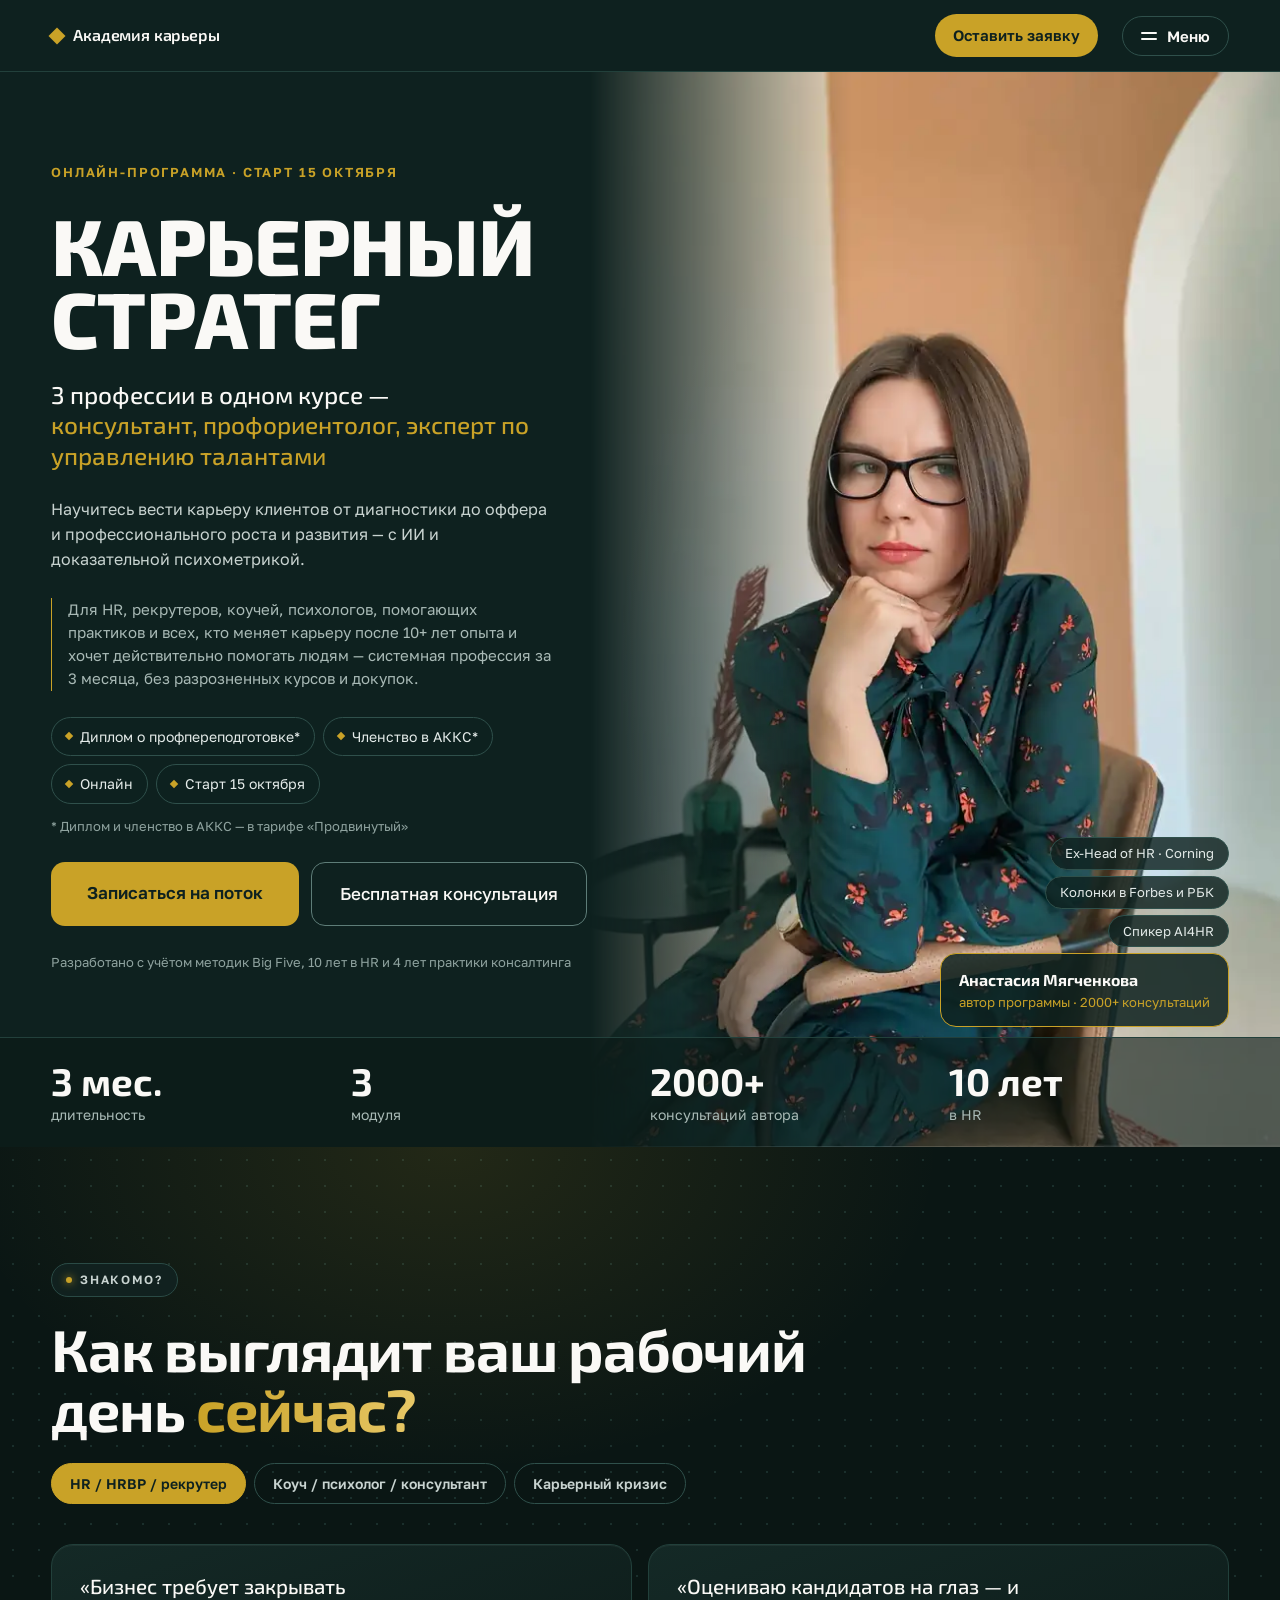
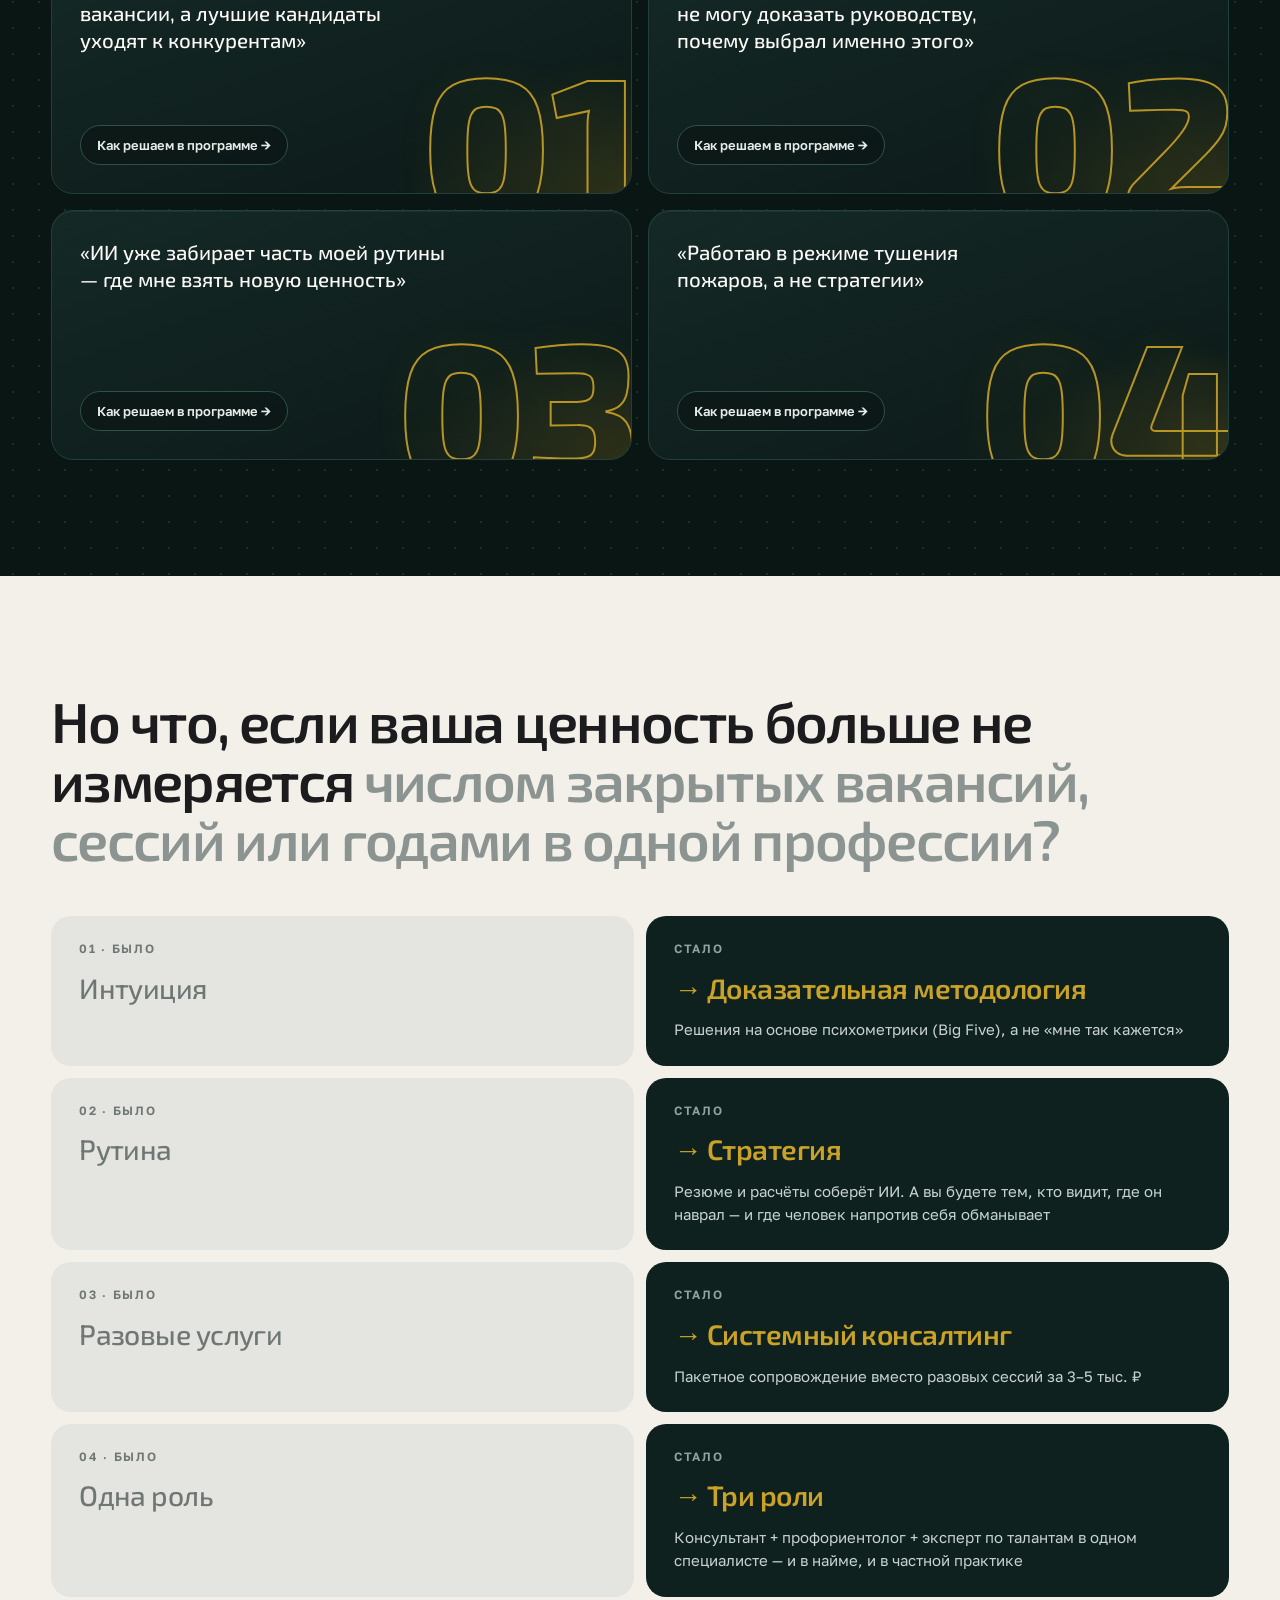
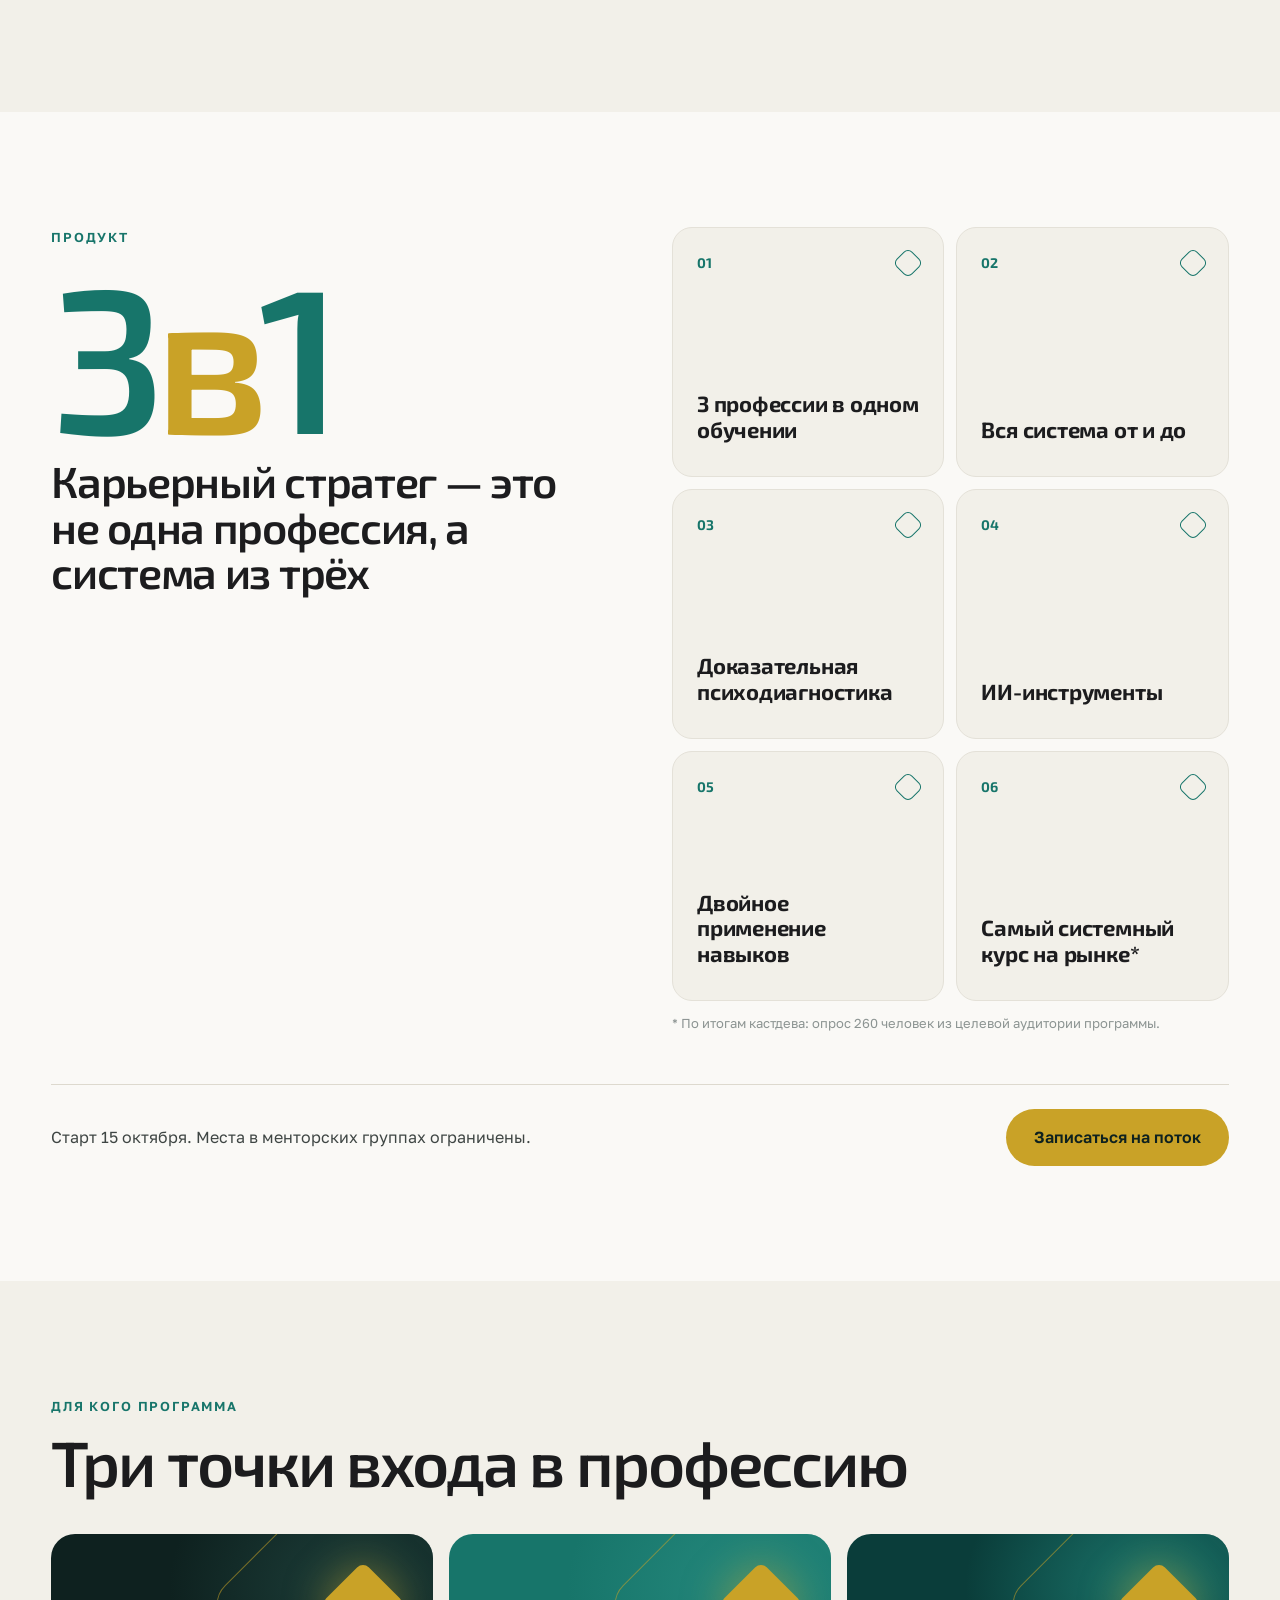
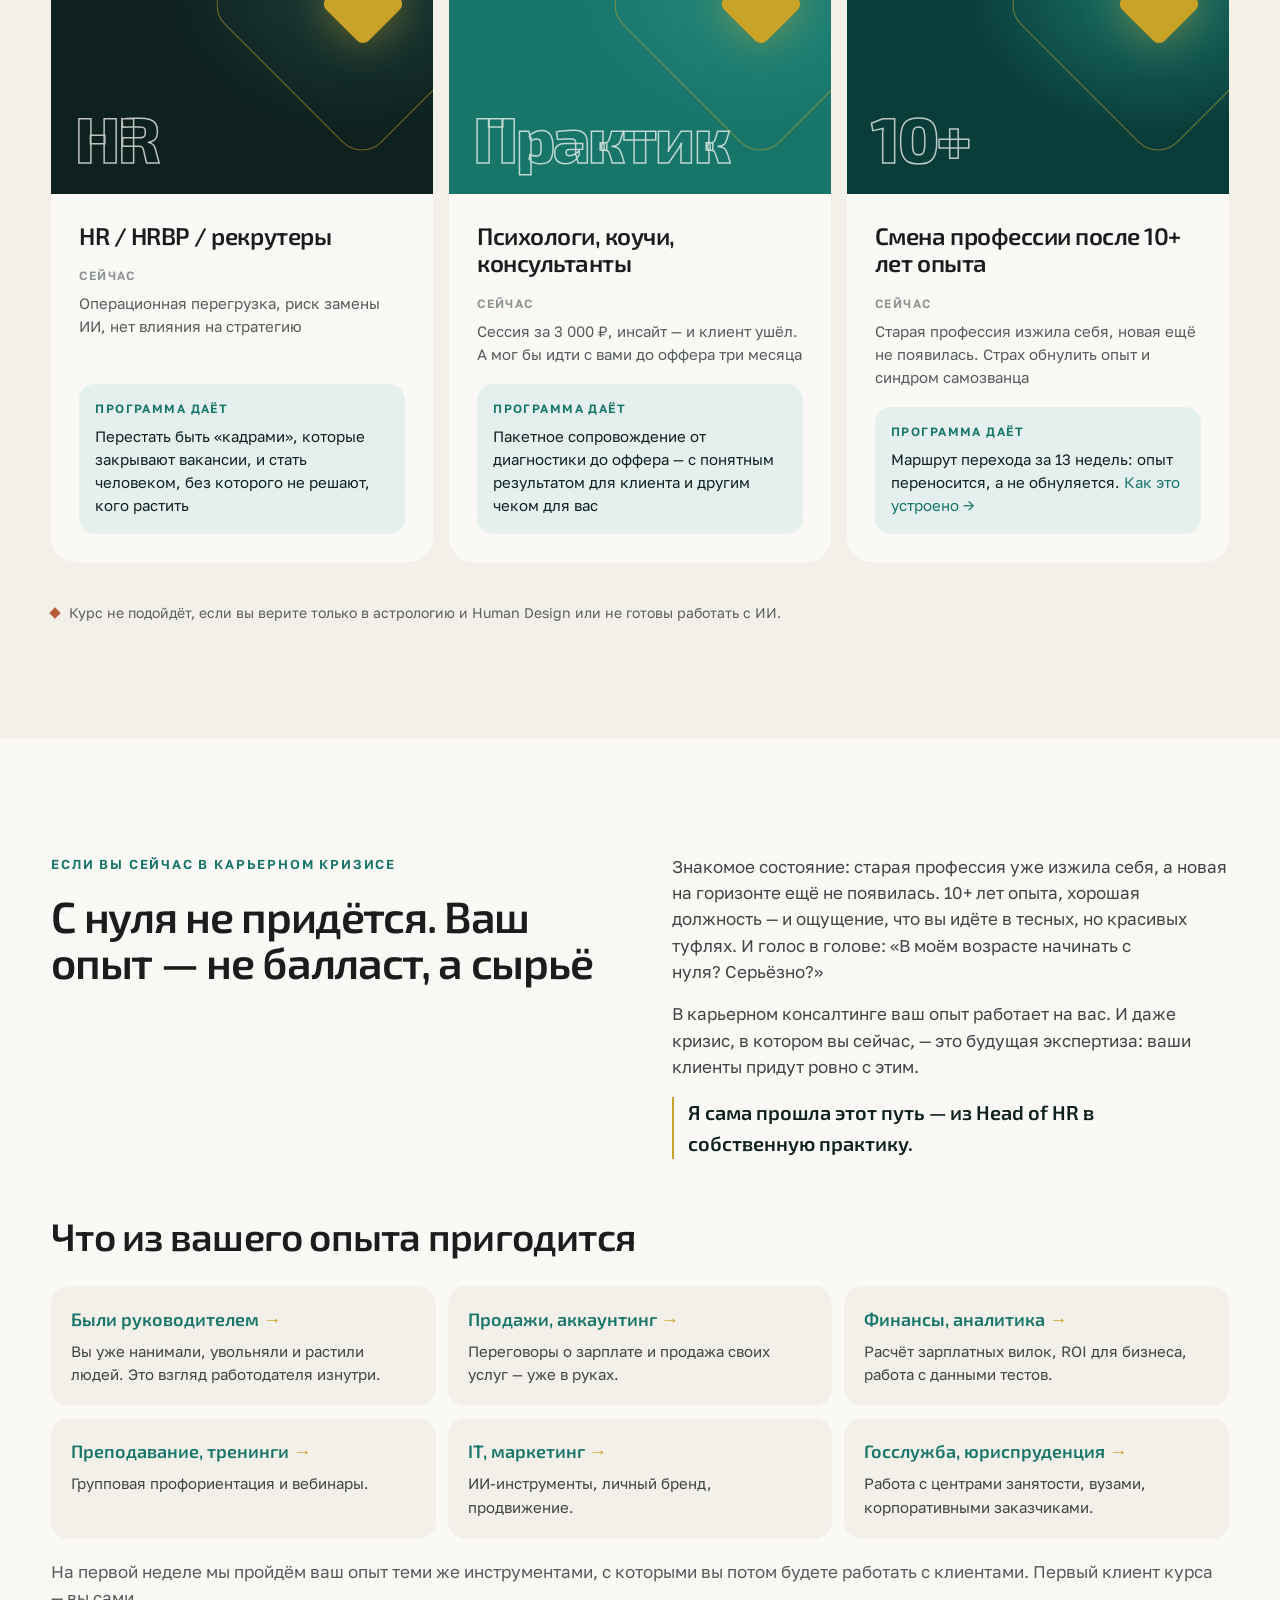
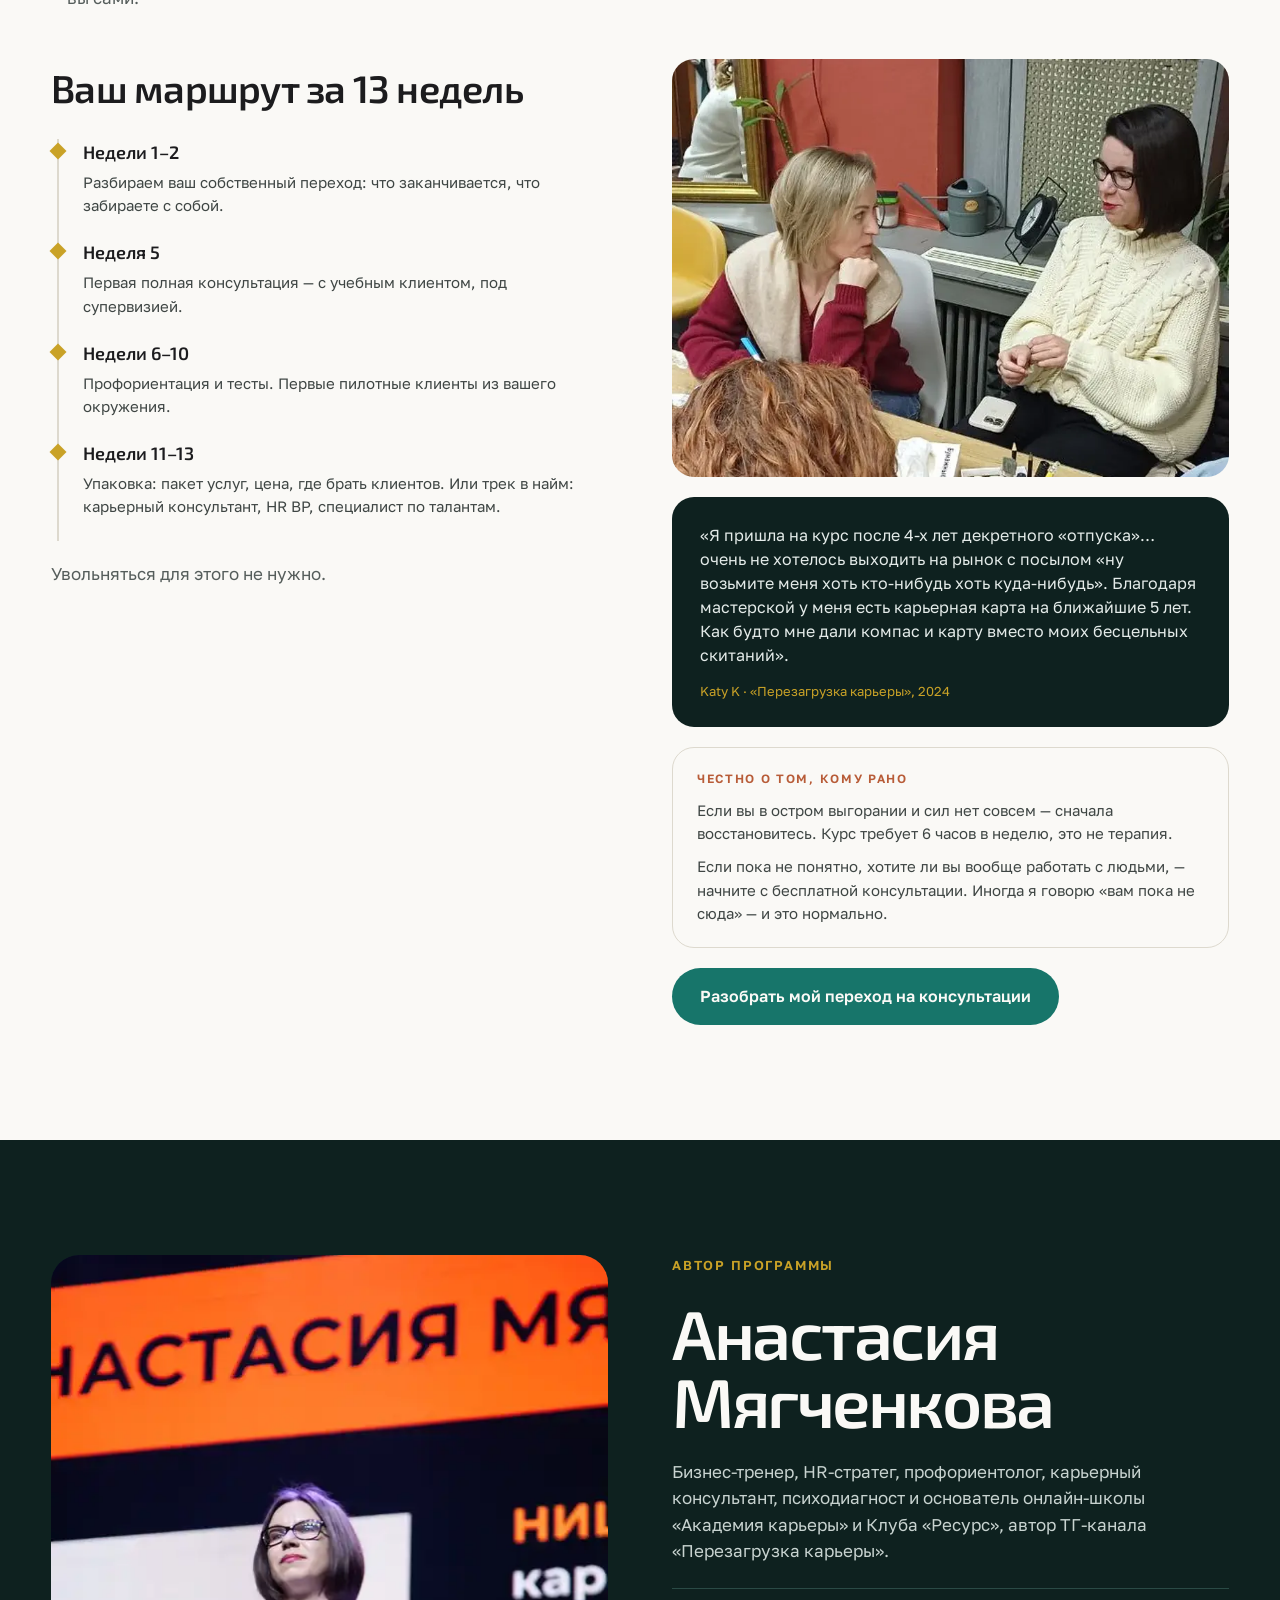
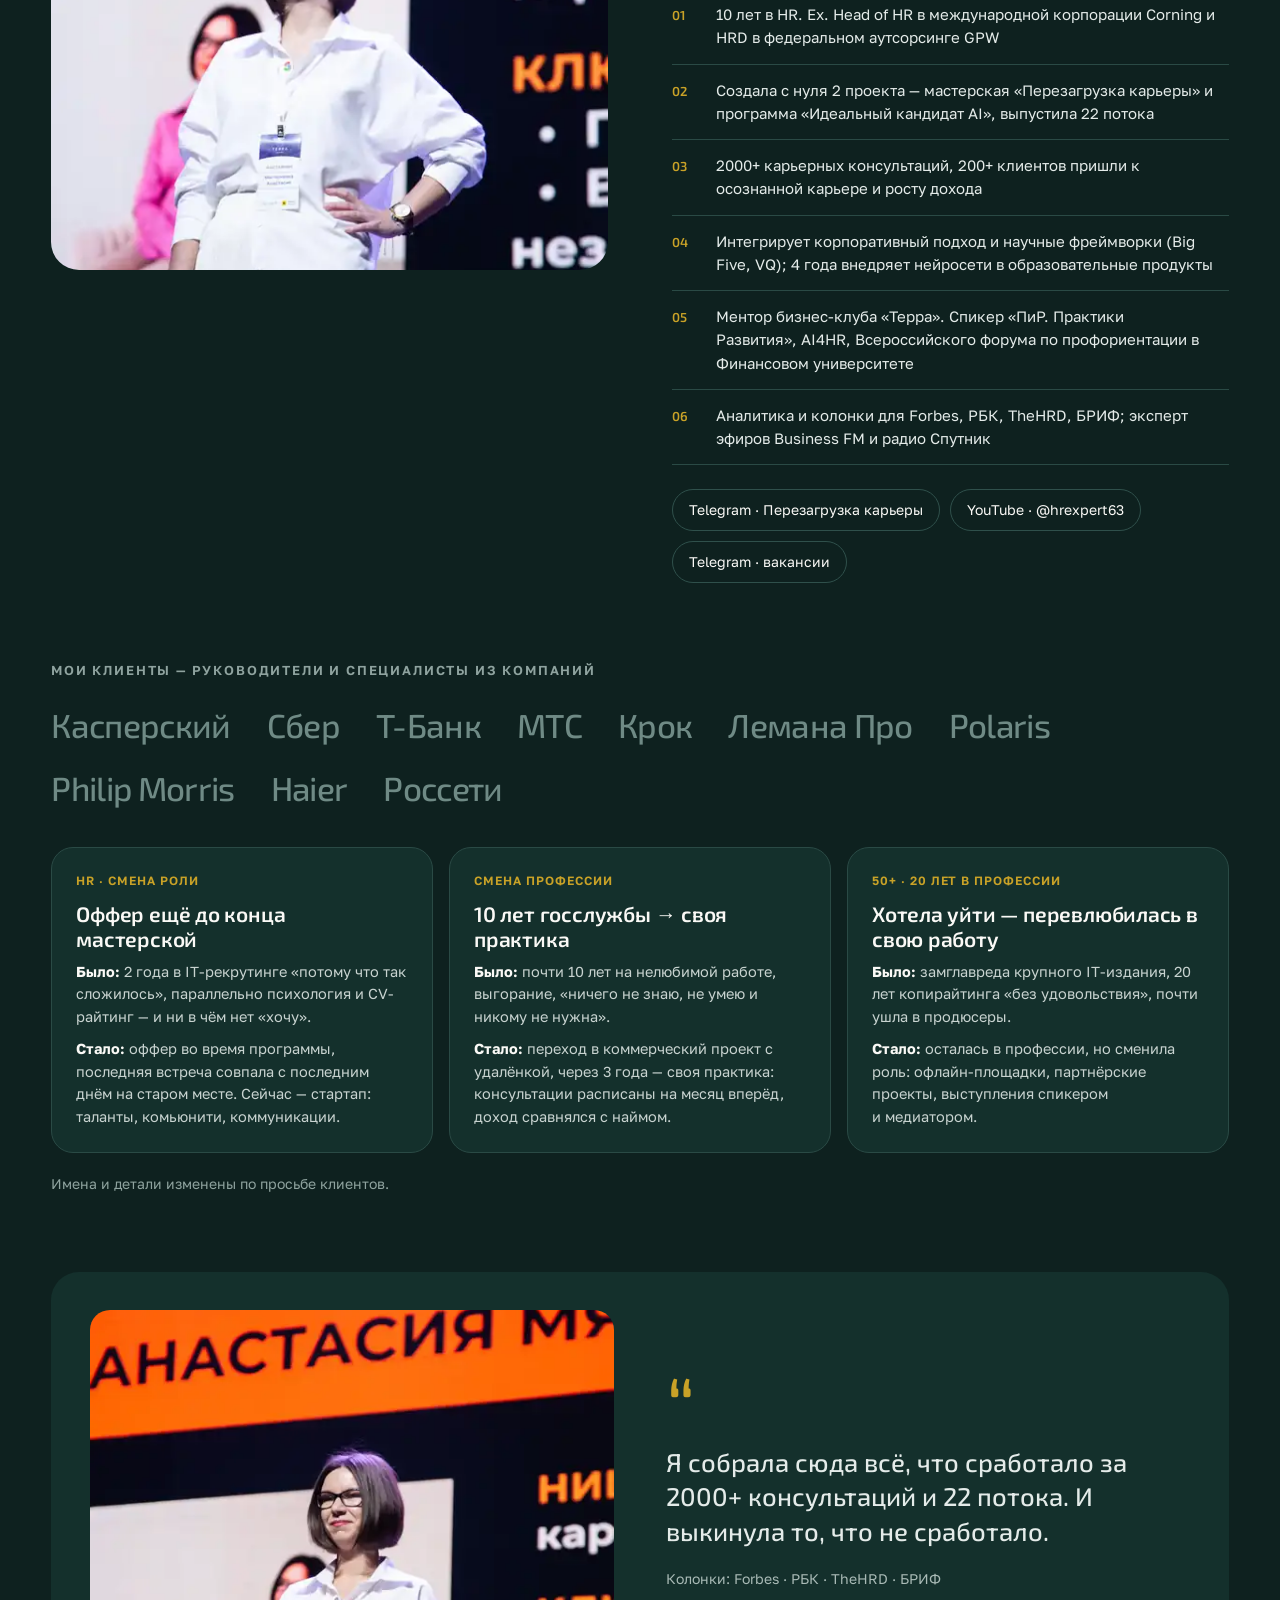
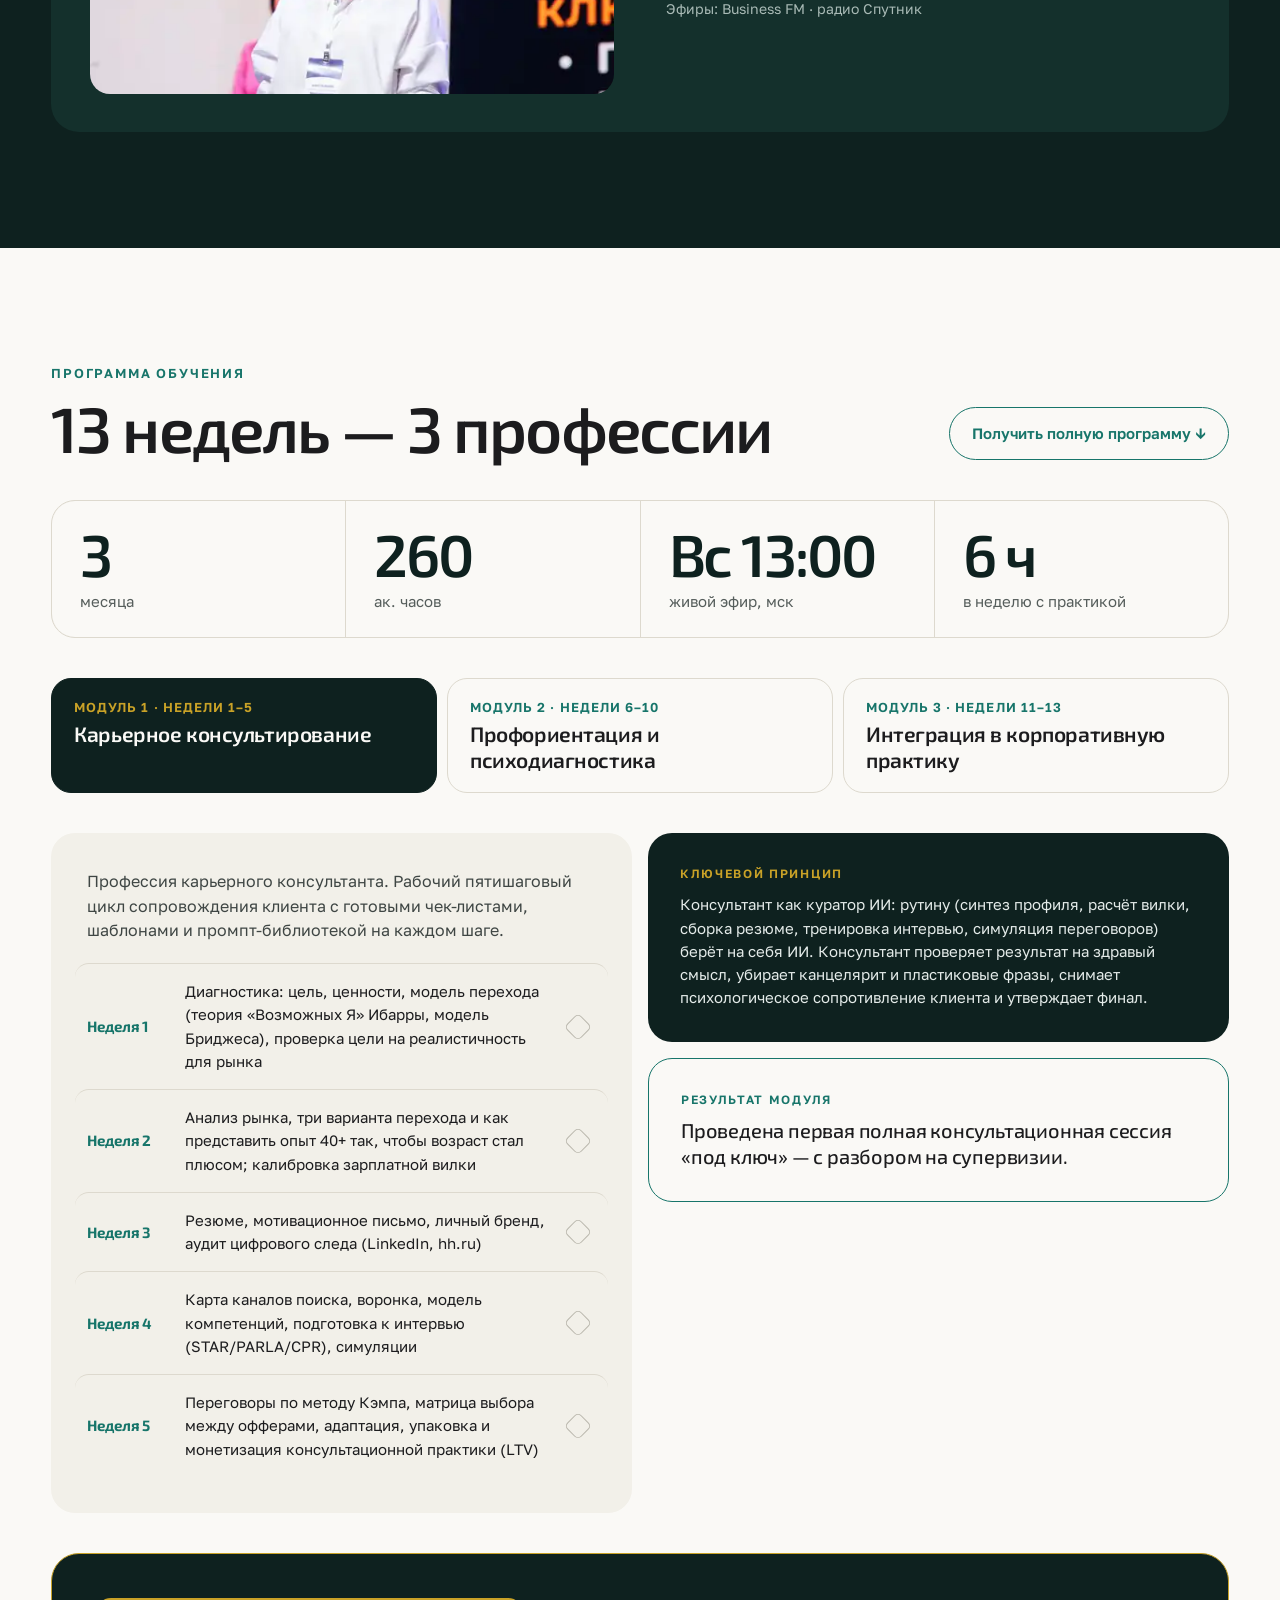
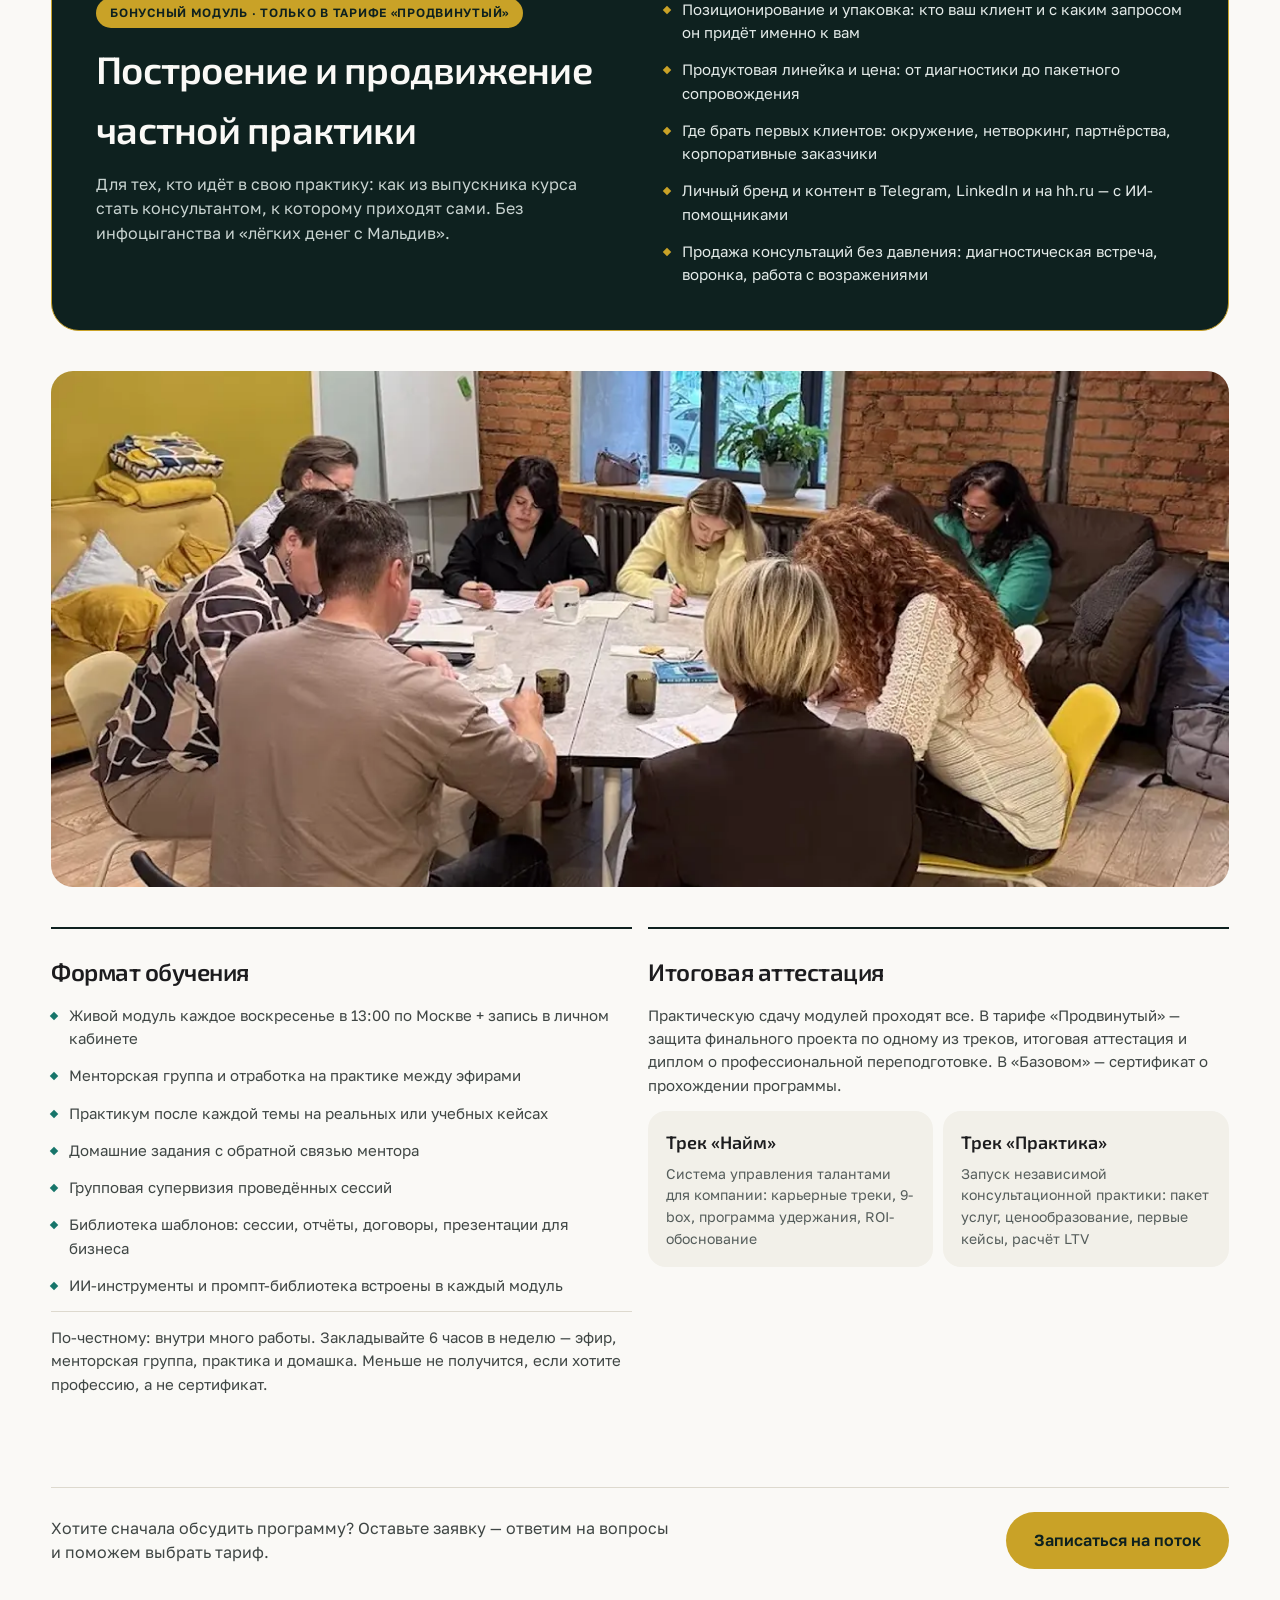
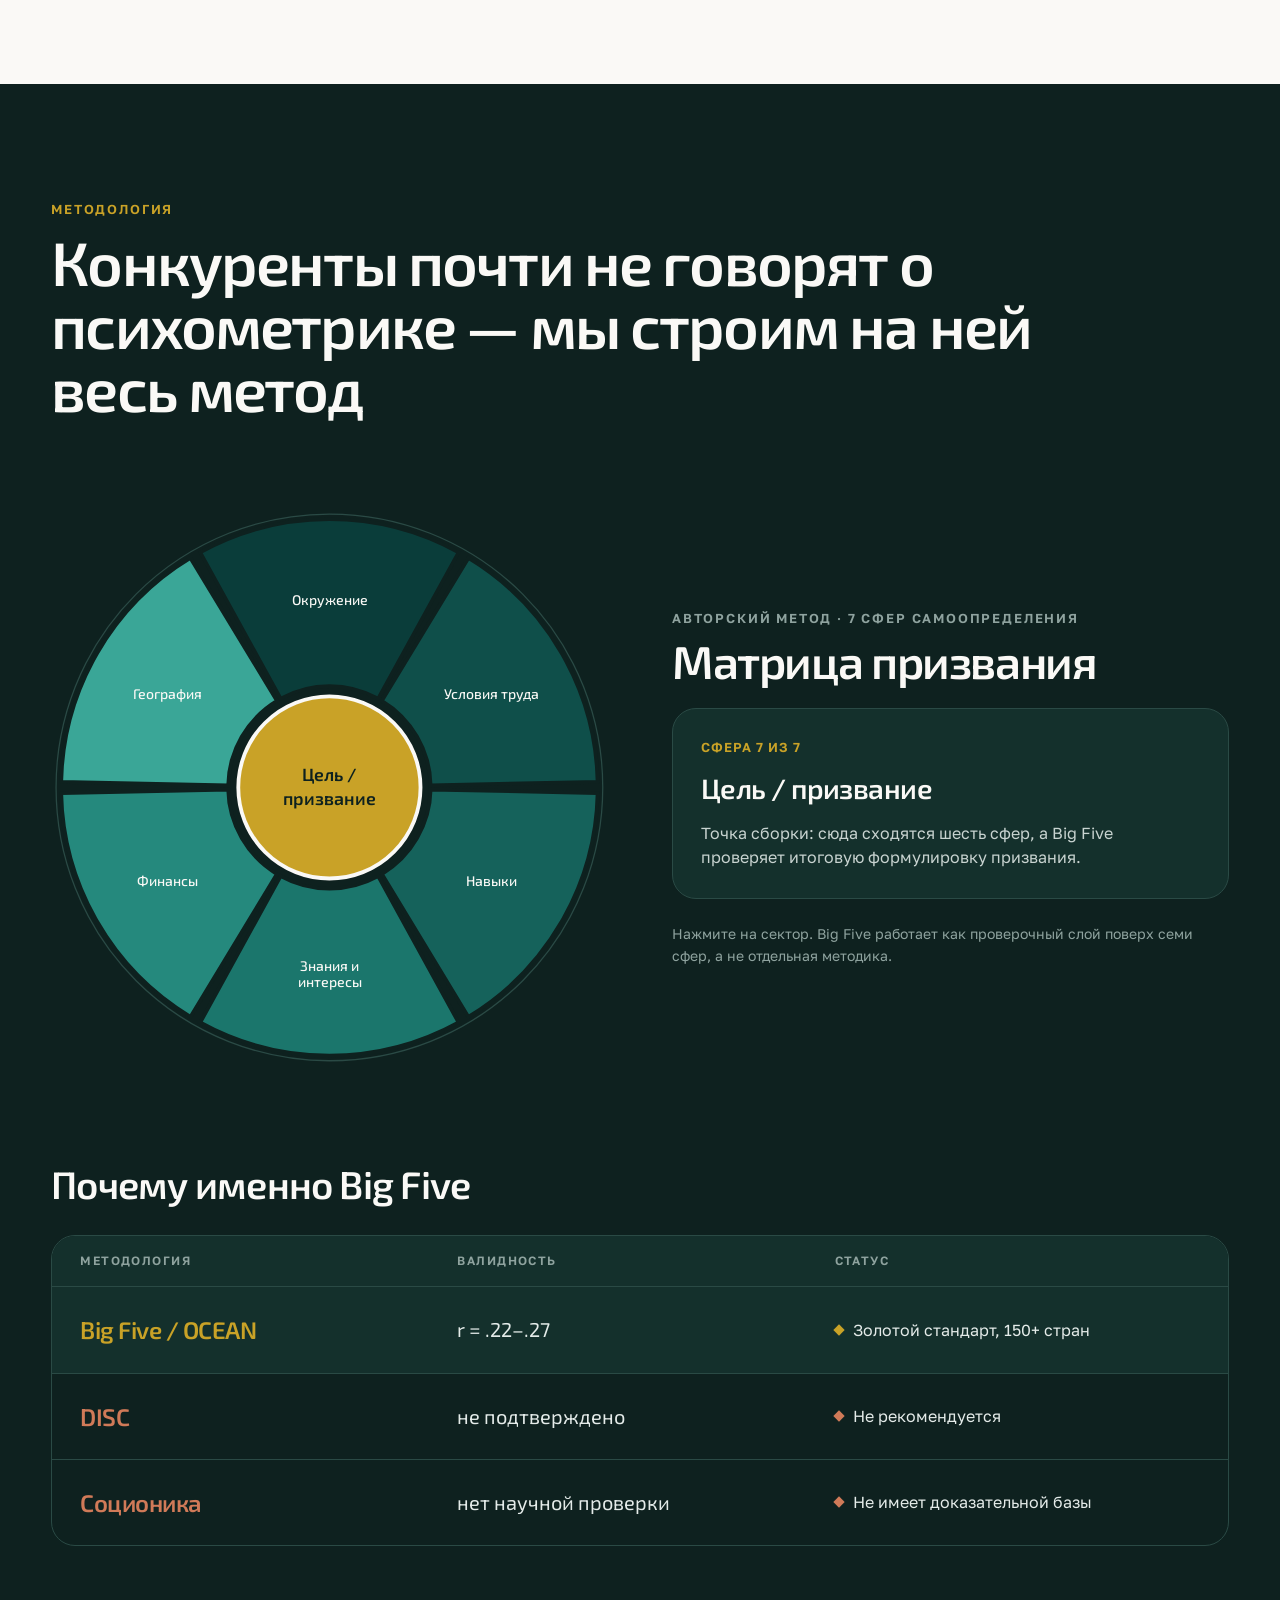
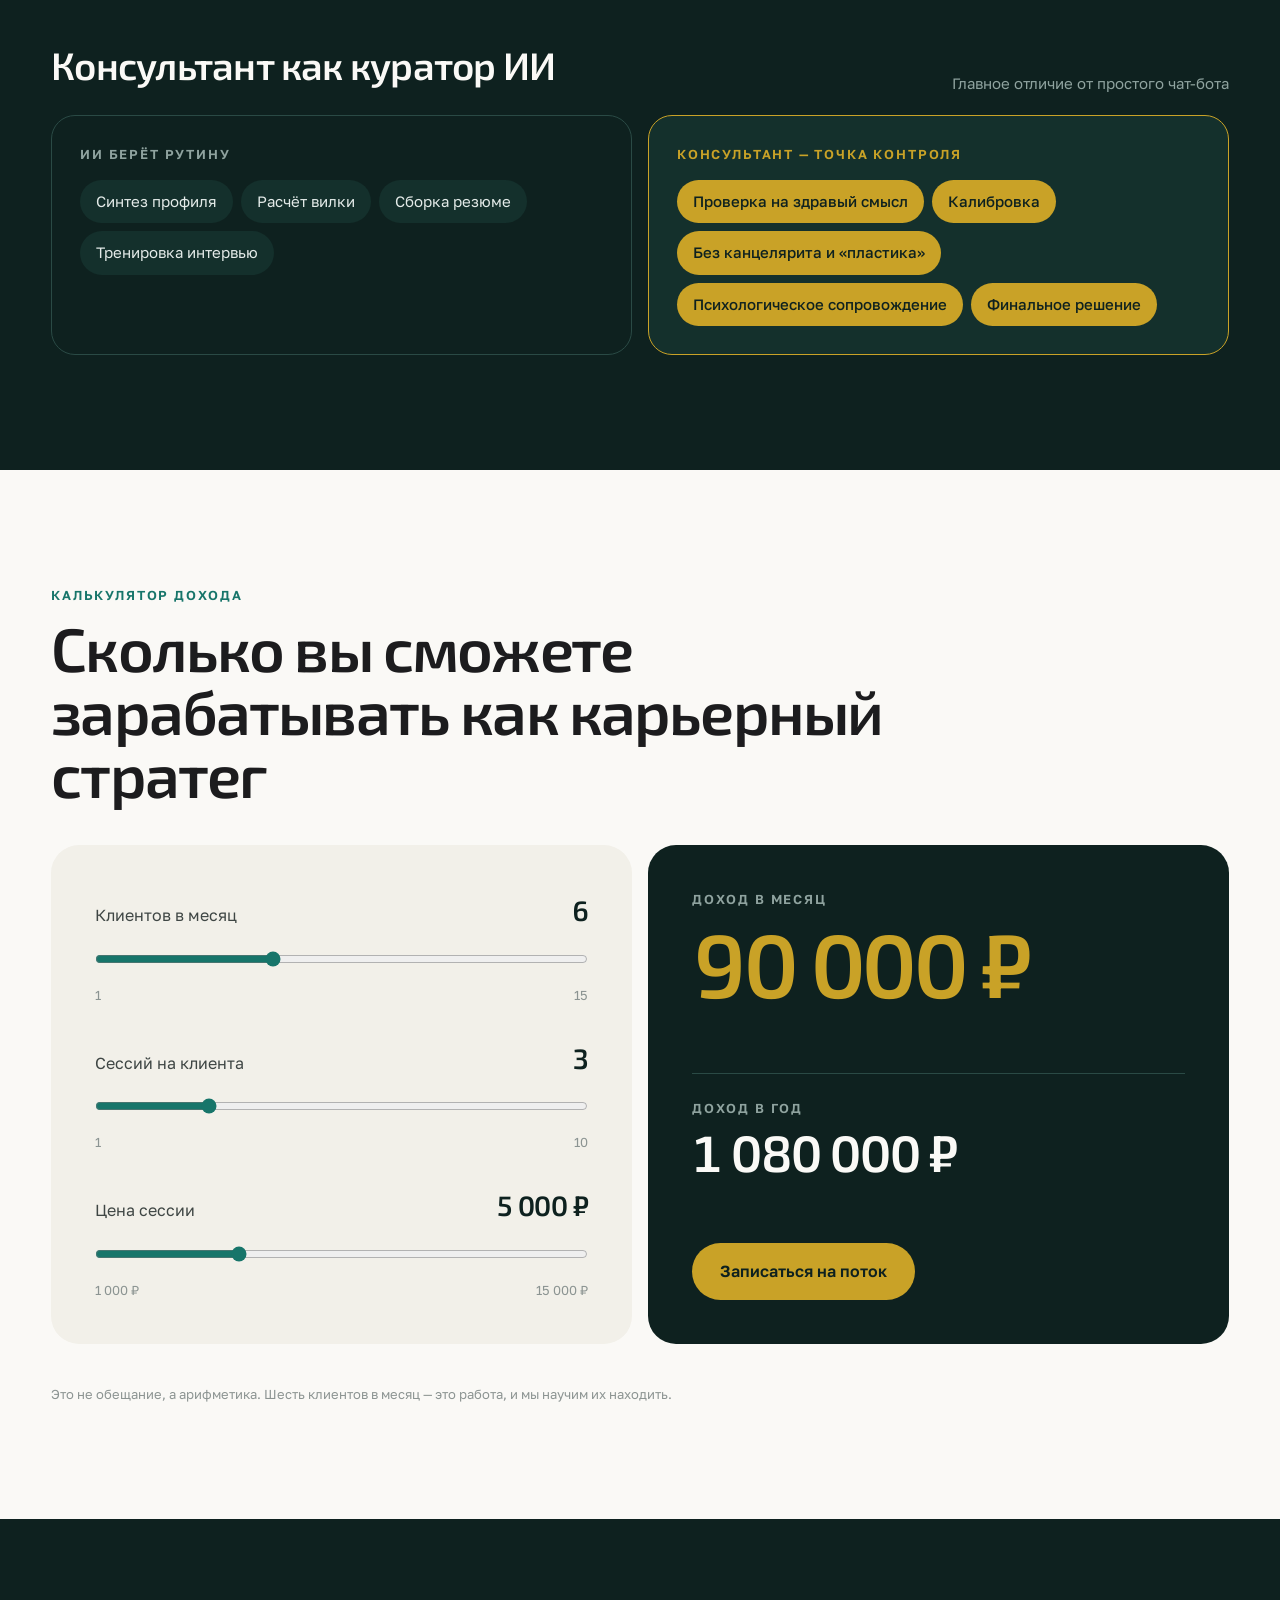
==== commit 6897db69: "Фото встреч расставлены по смысловым блокам, в тарифах вернулась рассрочка без переплаты Co-Authored" ====
--- a/index.html
+++ b/index.html
@@ -297,6 +297,7 @@
         <p class="body-muted body-muted--lg">Увольняться для этого не нужно.</p>
       </div>
       <div class="stack-20">
+        <img class="scene" src="img/scene-consult.webp" alt="Анастасия Мягченкова разбирает запрос участницы" width="800" height="600" loading="lazy">
         <blockquote class="switch__quote">
           <p>«Я пришла на курс после 4-х лет декретного «отпуска»… очень не хотелось выходить на рынок с посылом «ну возьмите меня хоть кто-нибудь хоть куда-нибудь». Благодаря мастерской у меня есть карьерная карта на ближайшие 5 лет. Как будто мне дали компас и карту вместо моих бесцельных скитаний».</p>
           <cite>Katy K · «Перезагрузка карьеры», 2024</cite>
@@ -477,6 +478,7 @@
       </ul>
     </div>
 
+    <img class="scene scene--wide" src="img/scene-group-work.webp" alt="Работа в менторской группе на практике" width="1200" height="675" loading="lazy">
     <div class="split-440">
       <div class="ruled">
         <h3 class="h3">Формат обучения</h3>
@@ -632,7 +634,7 @@
     <div class="split-440 split--gap16 split--stretch">
       <div class="plan">
         <div class="stack-6"><span class="plan__name">Базовый</span><span class="plan__sub">Полная программа обучения (3 модуля, 13 недель)</span></div>
-        <div class="stack-6"><span class="plan__price">99 900 ₽</span><span class="plan__inst">от 4 163 ₽/мес</span></div>
+        <div class="stack-6"><span class="plan__price">99 900 ₽</span><span class="plan__inst">от 4 163 ₽/мес в рассрочку без переплаты</span></div>
         <div class="plan__list plan__list--ruled">
           <span class="label label--teal">Входит</span>
           <ul class="checks"><li>Полная программа: 3 модуля, 13 недель</li><li>Практическая сдача модулей и супервизия</li><li>Сертификат о прохождении программы</li><li>Метод можно применять в частной практике и внутри компании</li></ul>
@@ -647,7 +649,7 @@
       <div class="plan plan--pro">
         <span class="plan__badge">Рекомендуем</span>
         <div class="stack-6"><span class="plan__name">Продвинутый</span><span class="plan__sub">Всё, что в базовом тарифе + диплом, членство в АККС и бонусный модуль</span></div>
-        <div class="stack-6"><span class="plan__price">159 900 ₽</span><span class="plan__inst">от 6 663 ₽/мес</span></div>
+        <div class="stack-6"><span class="plan__price">159 900 ₽</span><span class="plan__inst">от 6 663 ₽/мес в рассрочку без переплаты</span></div>
         <div class="plan__list plan__list--ruled">
           <span class="label label--gold">Входит</span>
           <ul class="checks checks--gold"><li>Всё, что в базовом тарифе</li><li>Защита итогового проекта и итоговая аттестация</li><li>Диплом о профессиональной переподготовке установленного образца, 260 ак. часов</li><li>Членство в АККС</li><li><b>Бонусный модуль «Построение и продвижение частной практики»</b></li></ul>
@@ -676,6 +678,7 @@
       <li><div class="track__head"><span>Шаг 2</span><i></i><em>→</em></div><div class="track__card track__card--2"><b>Член АККС</b><span>Статус в профессиональной ассоциации и сообщество (тариф «Продвинутый»)</span></div></li>
       <li><div class="track__head"><span>Шаг 3</span><i></i><em>◆</em></div><div class="track__card track__card--3"><b>Супервизор / наставник</b><span>Наставничество и супервизия внутри сообщества</span></div></li>
     </ol>
+    <img class="scene scene--wide" src="img/scene-club.webp" alt="Встреча участников программ и Клуба «Ресурс»" width="900" height="675" loading="lazy">
     <div class="stack-16">
       <h3 class="h3">Что даёт членство в АККС</h3>
       <ul class="akks-grid">
@@ -685,19 +688,6 @@
         <li><span class="gem gem--sm"></span>Закрытый клуб выпускников: встречи, разбор кейсов, база знаний</li>
         <li><span class="gem gem--sm"></span>Совместные проекты и выступления от имени ассоциации</li>
       </ul>
-    </div>
-    <div class="stack-16">
-      <div class="row-between row-between--sm">
-        <h3 class="h3">Живые встречи сообщества</h3>
-        <span class="small-muted">Офлайн-встречи участников программ и Клуба «Ресурс»</span>
-      </div>
-      <div class="gallery">
-        <img src="img/meet-5.webp" alt="Участники программ и Клуба «Ресурс» с Анастасией Мягченковой" width="600" height="800" loading="lazy">
-        <img src="img/meet-1.webp" alt="Практическая работа в мини-группе на офлайн-встрече" width="600" height="800" loading="lazy">
-        <img src="img/meet-2.webp" alt="Анастасия Мягченкова разбирает запрос участницы" width="600" height="800" loading="lazy">
-        <img src="img/meet-3.webp" alt="Обсуждение в кругу участников встречи" width="600" height="800" loading="lazy">
-        <img src="img/meet-4.webp" alt="Общее фото участниц встречи" width="600" height="800" loading="lazy">
-      </div>
     </div>
   </div>
 </section>
@@ -732,6 +722,7 @@
         <blockquote>«Точка А: не знаю, что хочу, но точно не хочу обратно в найм. Заработка нет… Определилась с тем, что буду продавать, нашла первых клиентов. Ушли сомнения по возврату в найм».</blockquote>
         <figcaption>Ольга П. · наставничество в бизнес-клубе «Терра», 2025</figcaption>
       </figure>
+      <figure class="review review--photo"><img class="scene" src="img/scene-circle.webp" alt="Живое обсуждение на встрече участников" width="800" height="600" loading="lazy"></figure>
       <figure class="review">
         <blockquote>«Я пришла на курс после 4-х лет декретного «отпуска»… В выборе работы раньше я всегда была как будто объектом, а не субъектом. Благодаря мастерской у меня есть карьерная карта на ближайшие 5 лет».</blockquote>
         <figcaption>Katy K · «Перезагрузка карьеры», 2024</figcaption>
@@ -810,6 +801,7 @@
       <h2 class="h2 h2--author">Три профессии за 3 месяца — в одной программе</h2>
       <p class="apply__note">Оставьте заявку — менеджер свяжется, ответит на вопросы и поможет выбрать тариф.</p>
       <div class="cd cd--outline js-timer-block" data-countdown="cells"></div>
+      <img class="scene" src="img/scene-team.webp" alt="Участницы программы вместе с Анастасией Мягченковой" width="900" height="675" loading="lazy">
     </div>
     <div class="apply__card">
       <form class="form" id="apply-form" novalidate>
--- a/styles.css
+++ b/styles.css
@@ -534,10 +534,10 @@
 .plan__ask--dark{color:var(--gold2)}
 .plan__ask--dark:hover{color:var(--paper)}
 
-/* community gallery */
-.gallery{display:grid;grid-template-columns:repeat(5,1fr);gap:12px}
-.gallery img{width:100%;height:auto;aspect-ratio:3/4;object-fit:cover;border-radius:18px}
-@media (max-width:900px){
-  .gallery{grid-template-columns:none;grid-auto-flow:column;grid-auto-columns:62%;overflow-x:auto;scroll-snap-type:x mandatory;margin:0 calc(-1*var(--gut));padding:0 var(--gut) 6px}
-  .gallery img{scroll-snap-align:start}
-}
+/* photos placed in context */
+.scene{width:100%;height:auto;aspect-ratio:4/3;object-fit:cover;border-radius:22px}
+.scene--wide{aspect-ratio:16/7}
+.review--photo{padding:0;overflow:hidden}
+.review--photo .scene{border-radius:0}
+.apply .scene{max-width:480px}
+@media (max-width:700px){.scene--wide{aspect-ratio:4/3}}
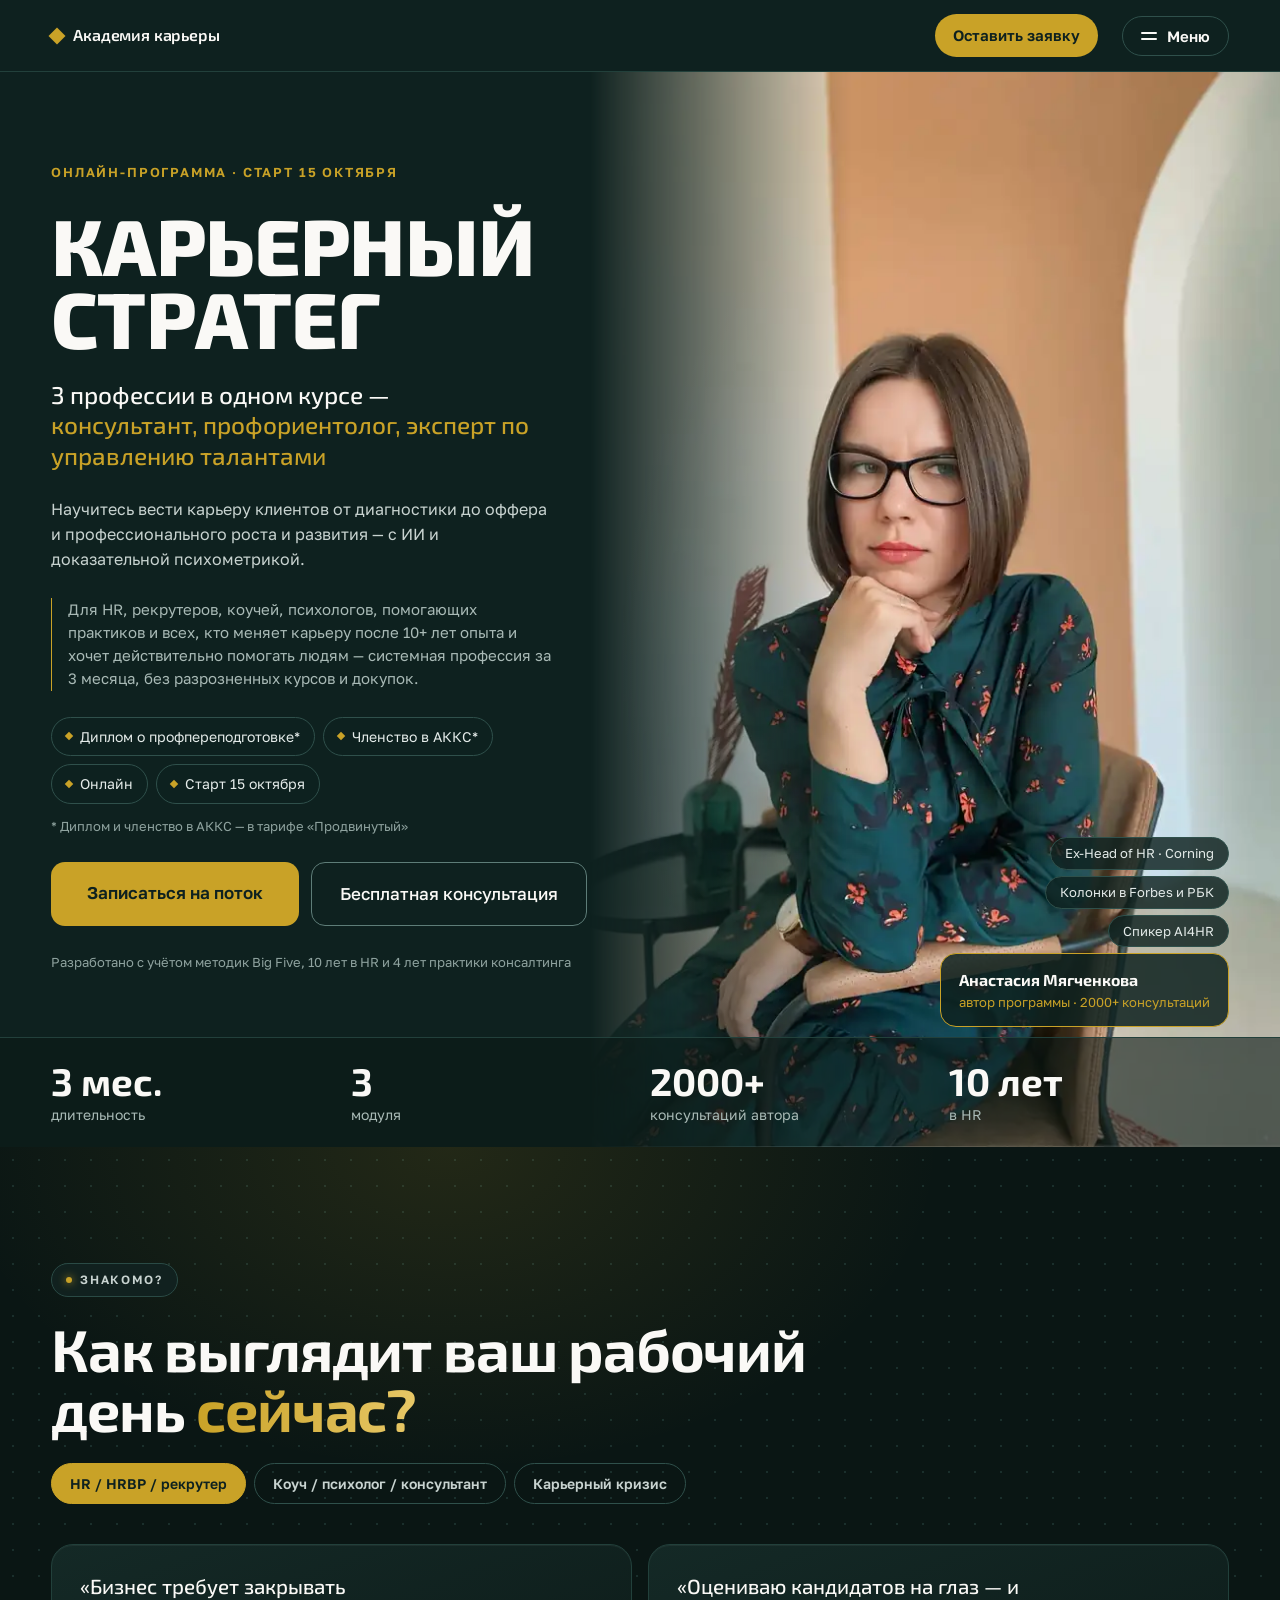
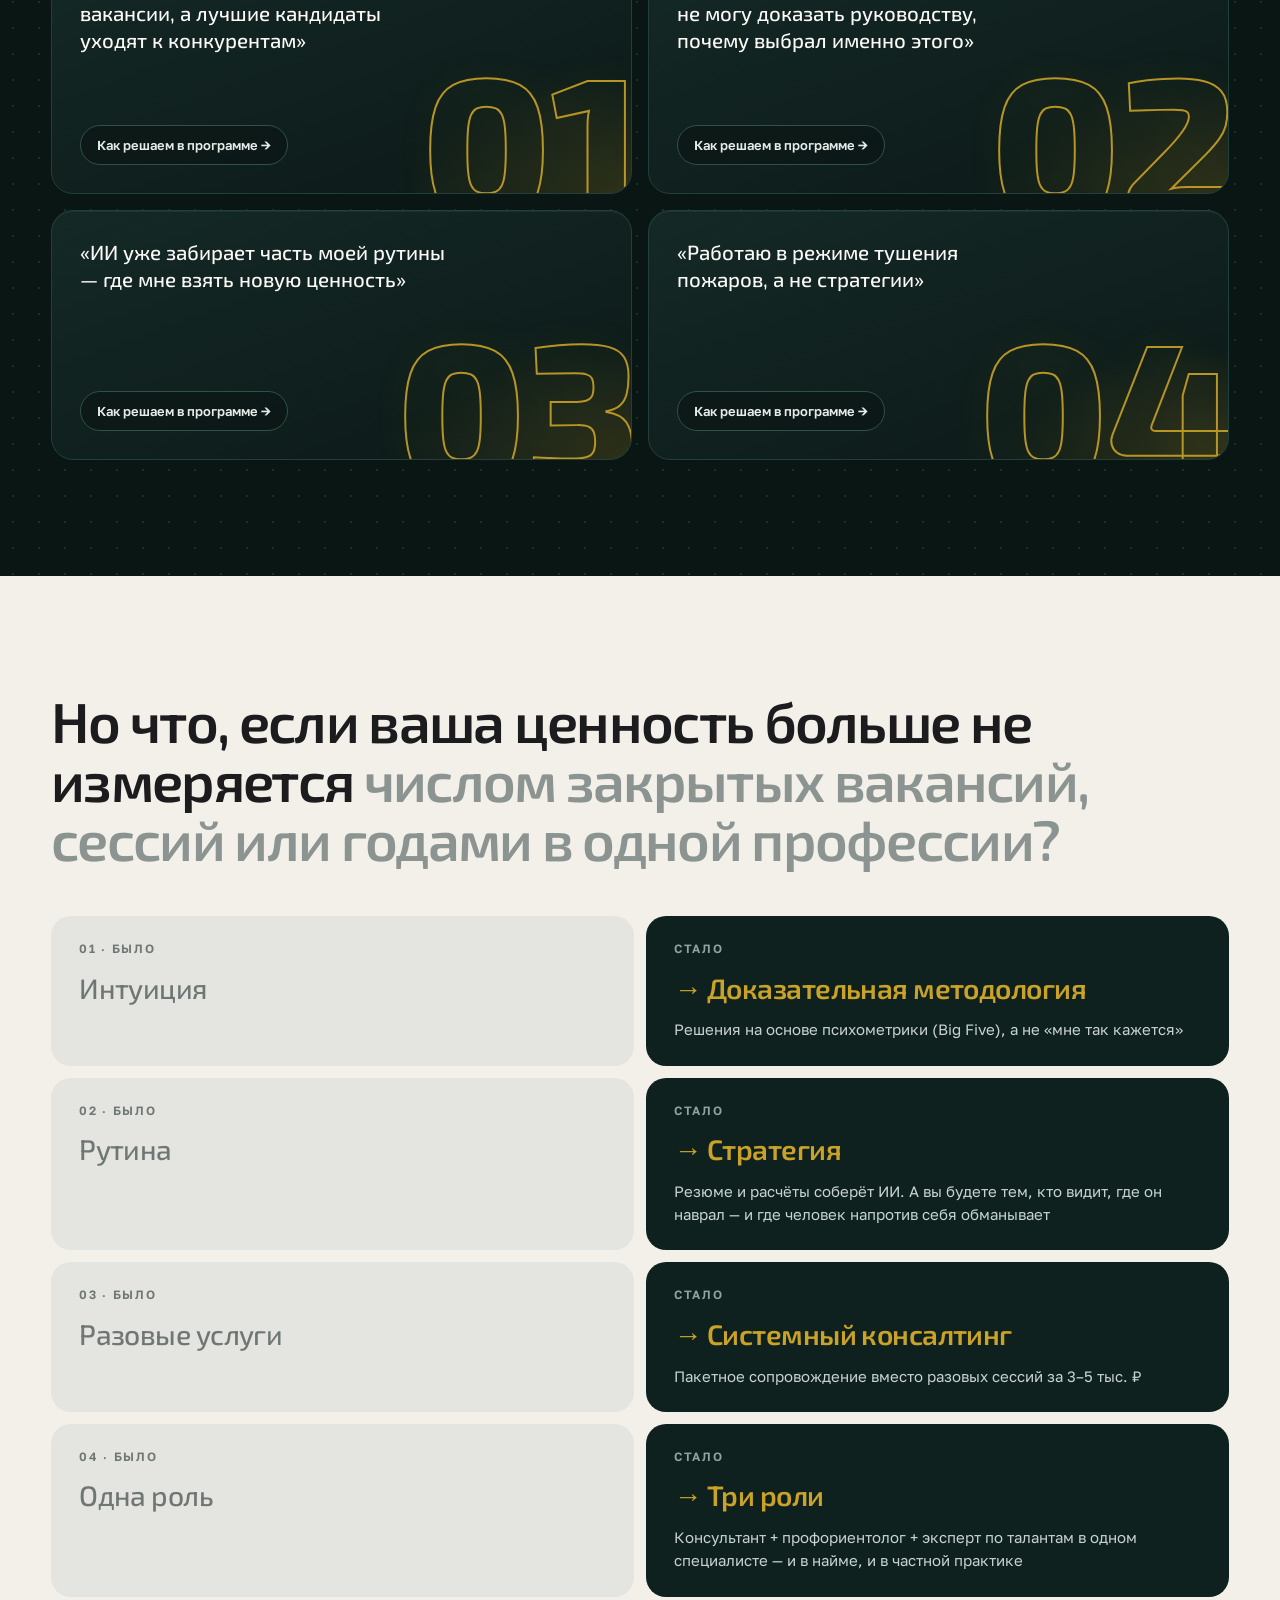
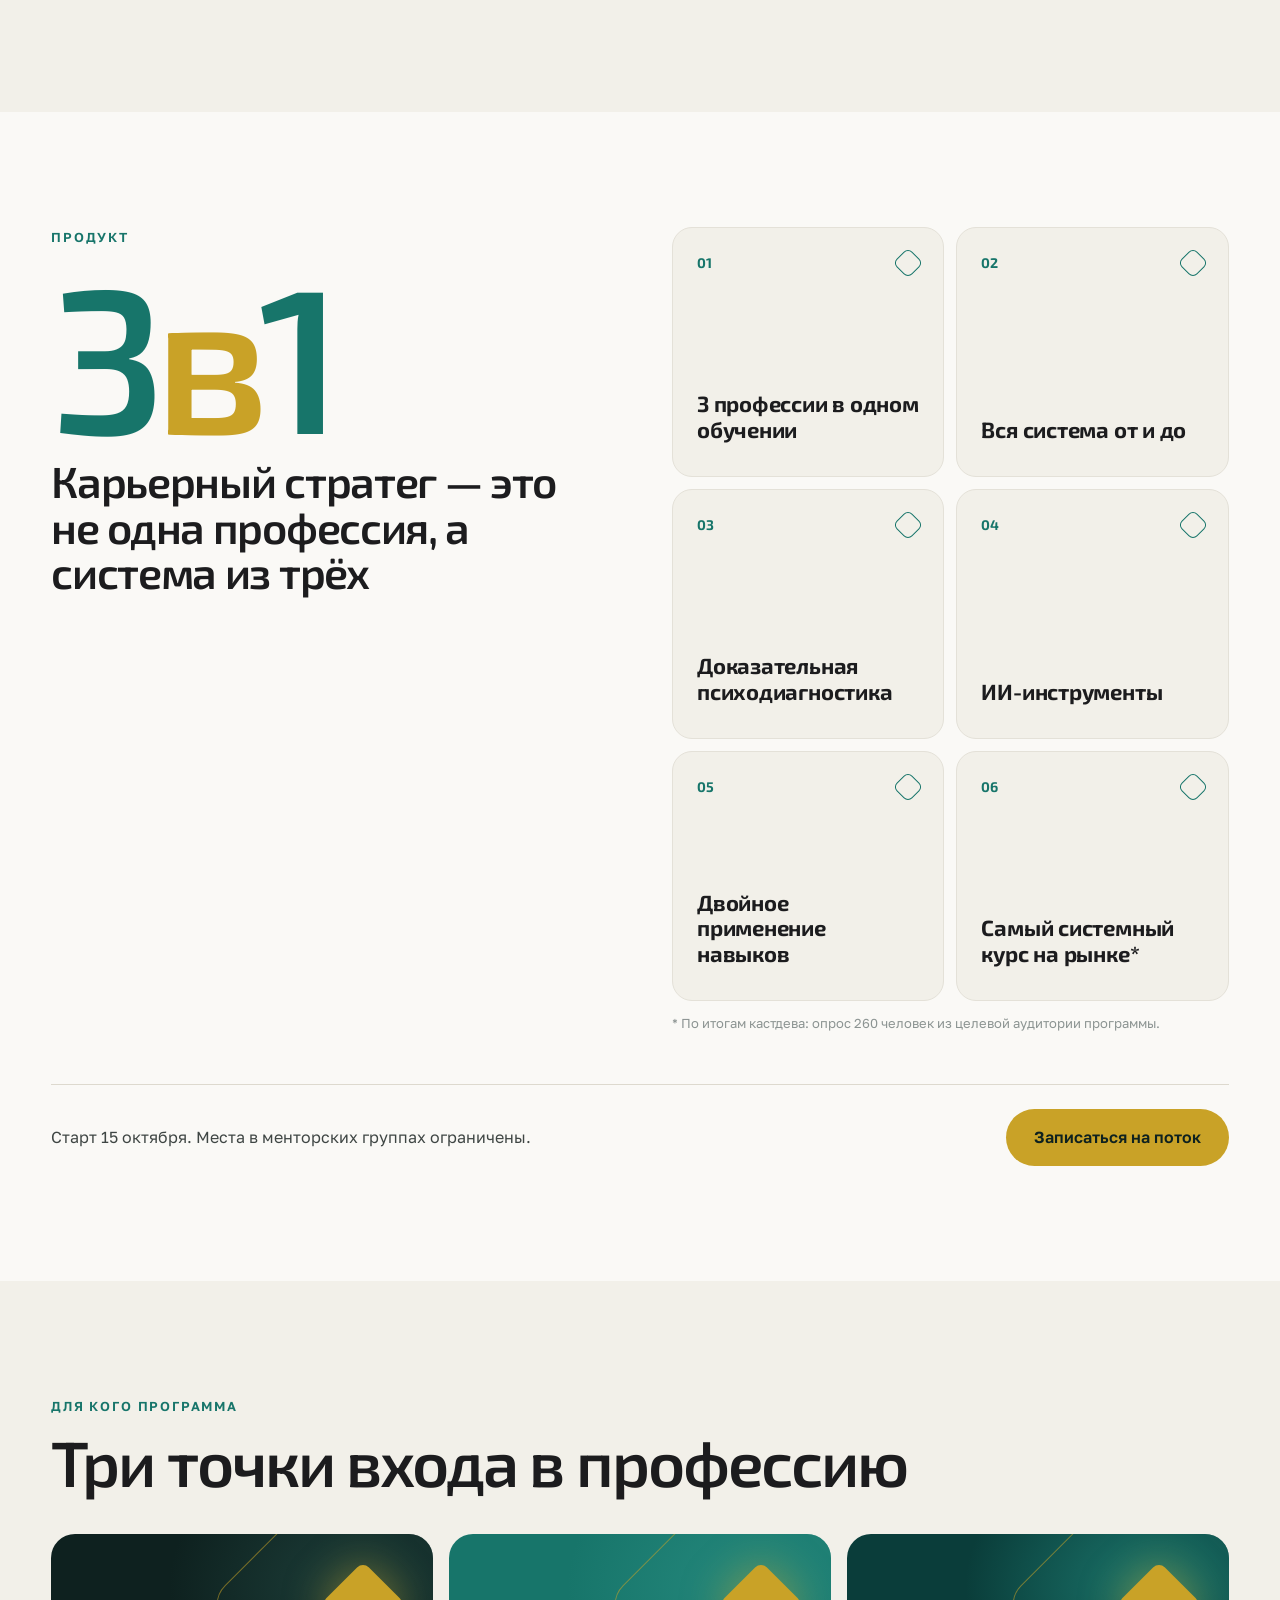
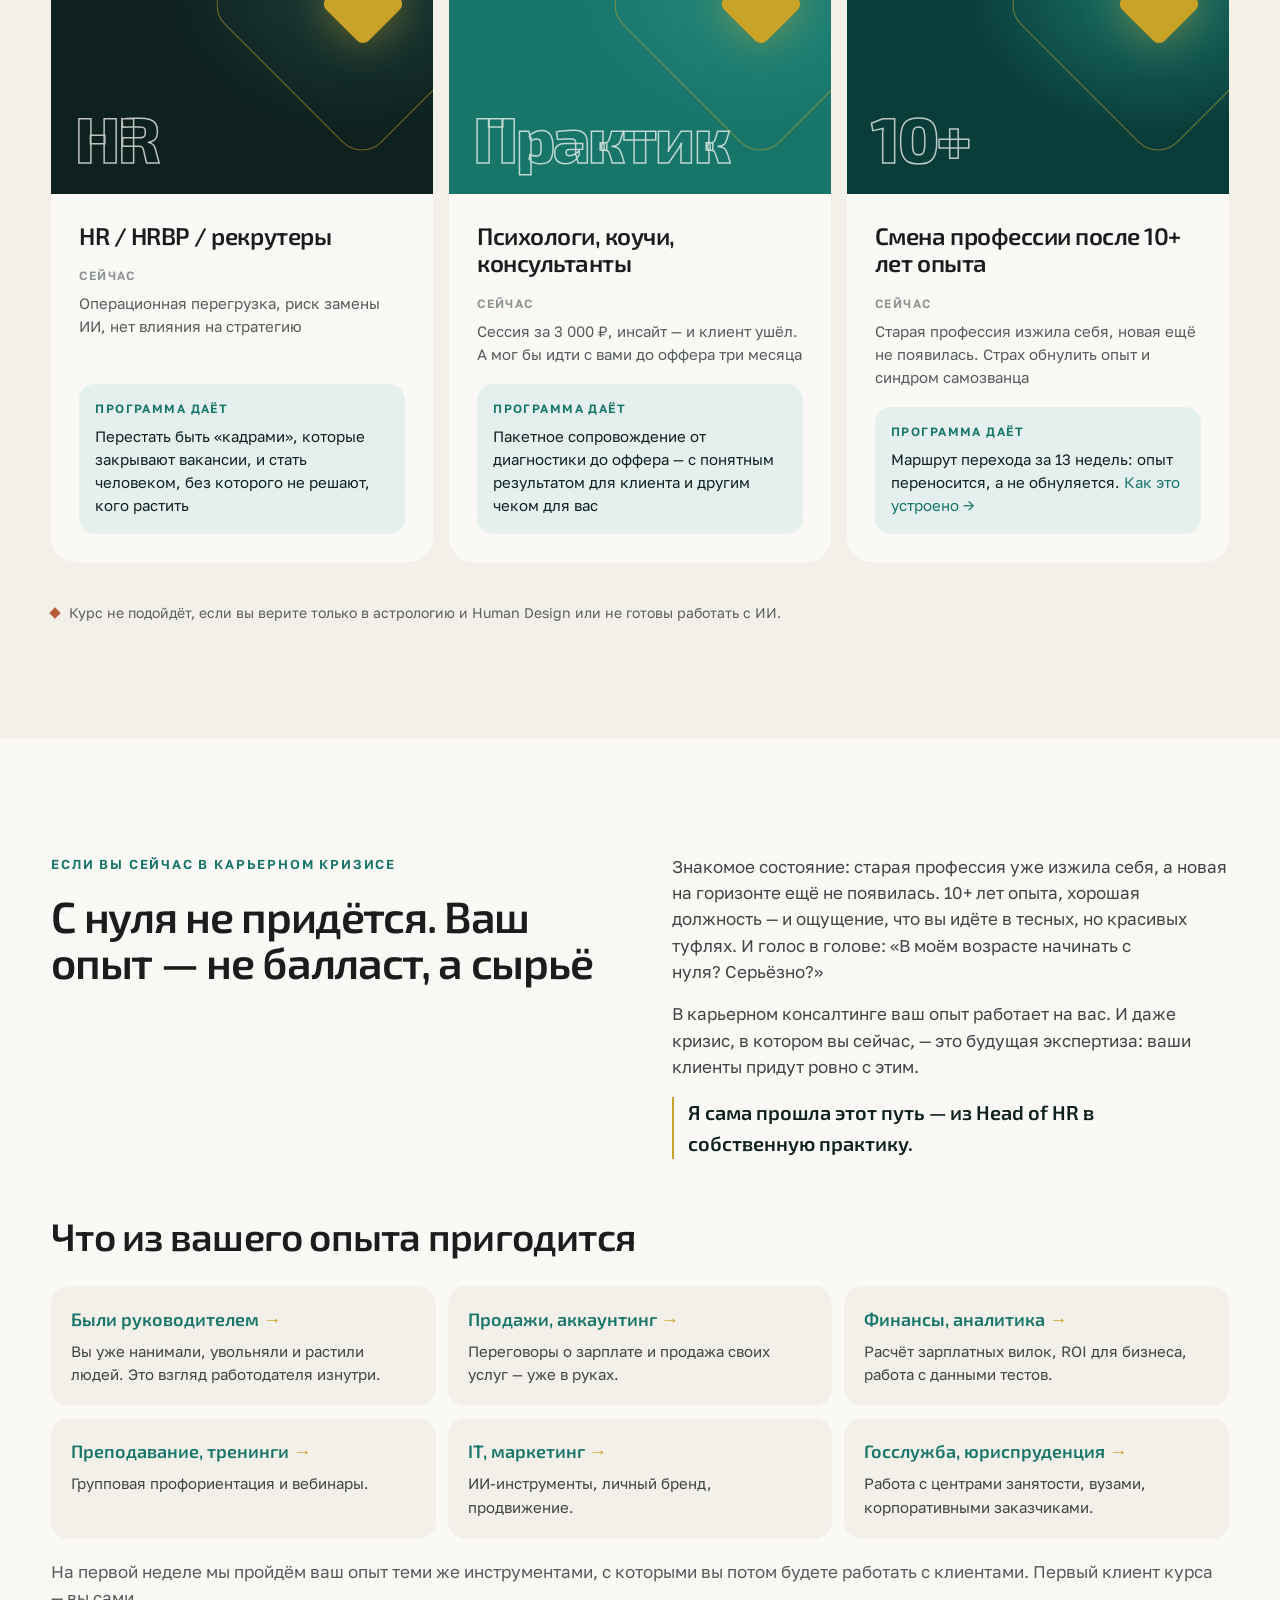
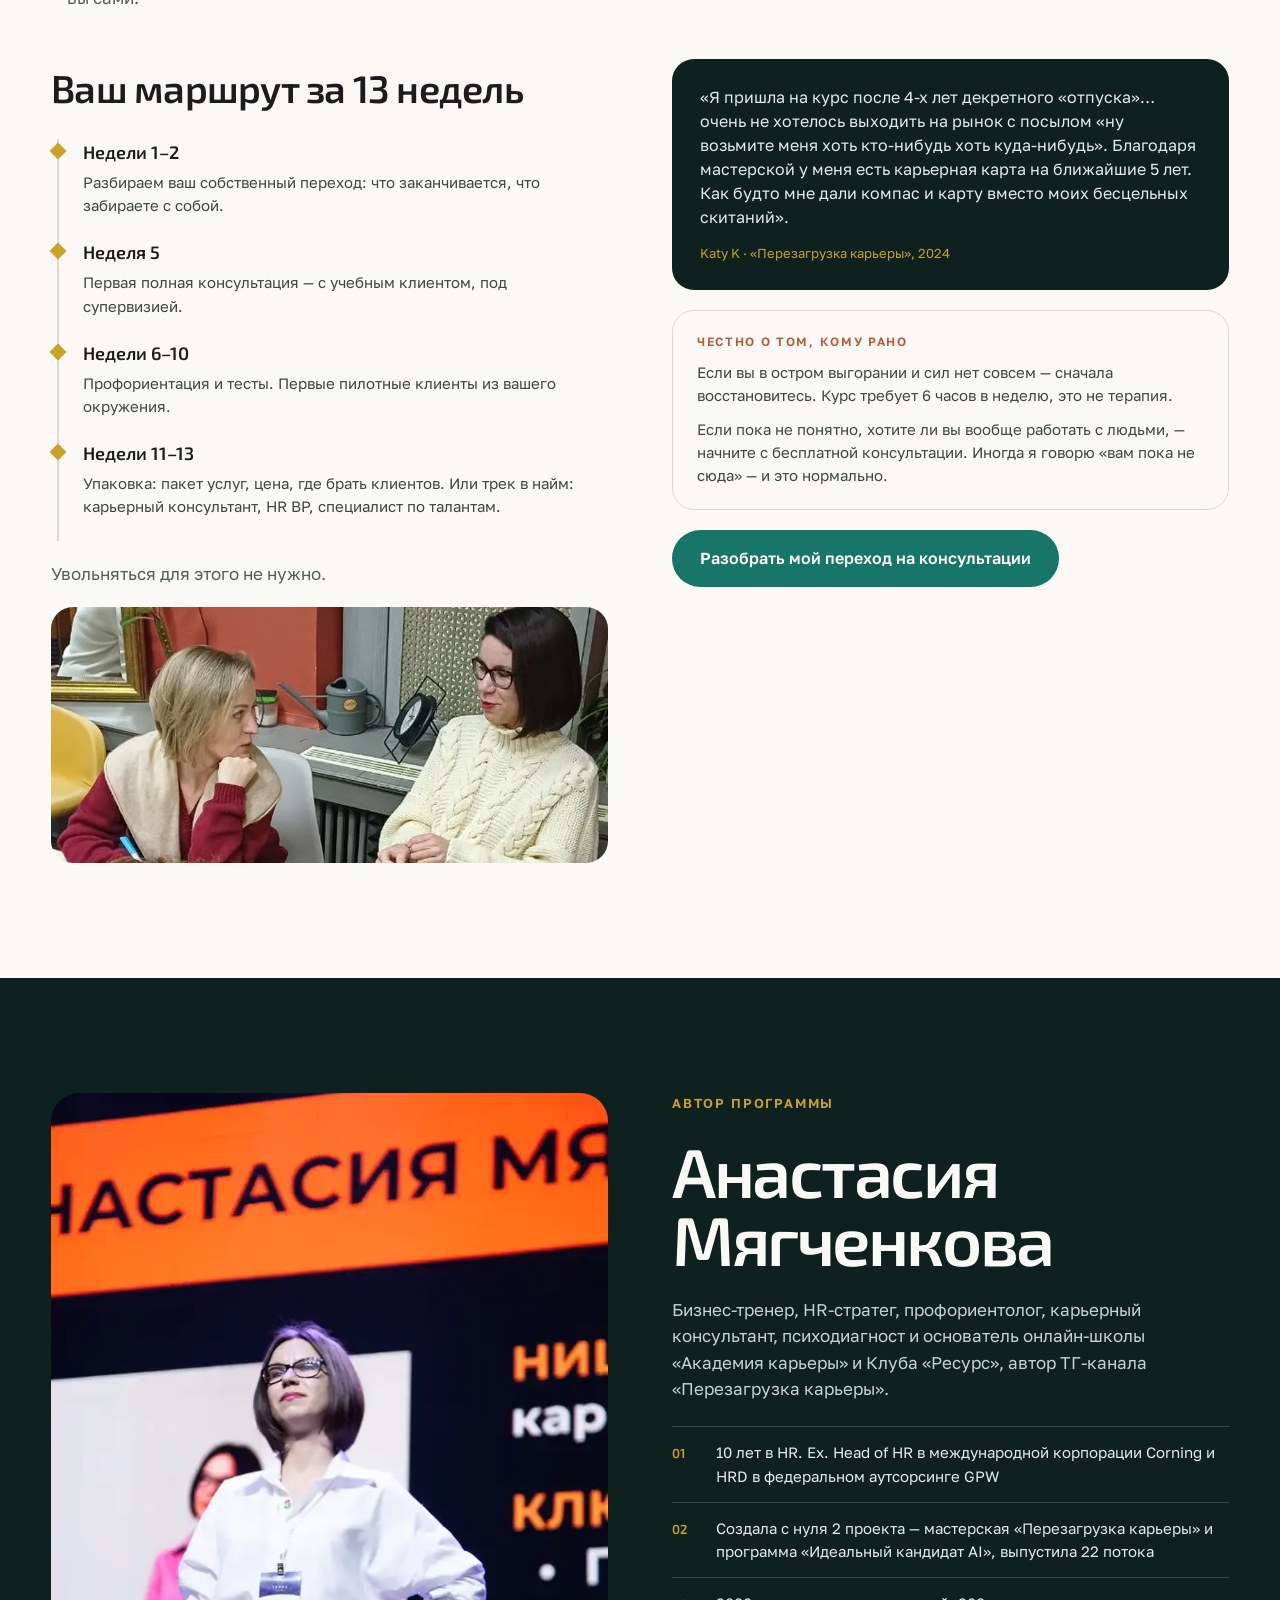
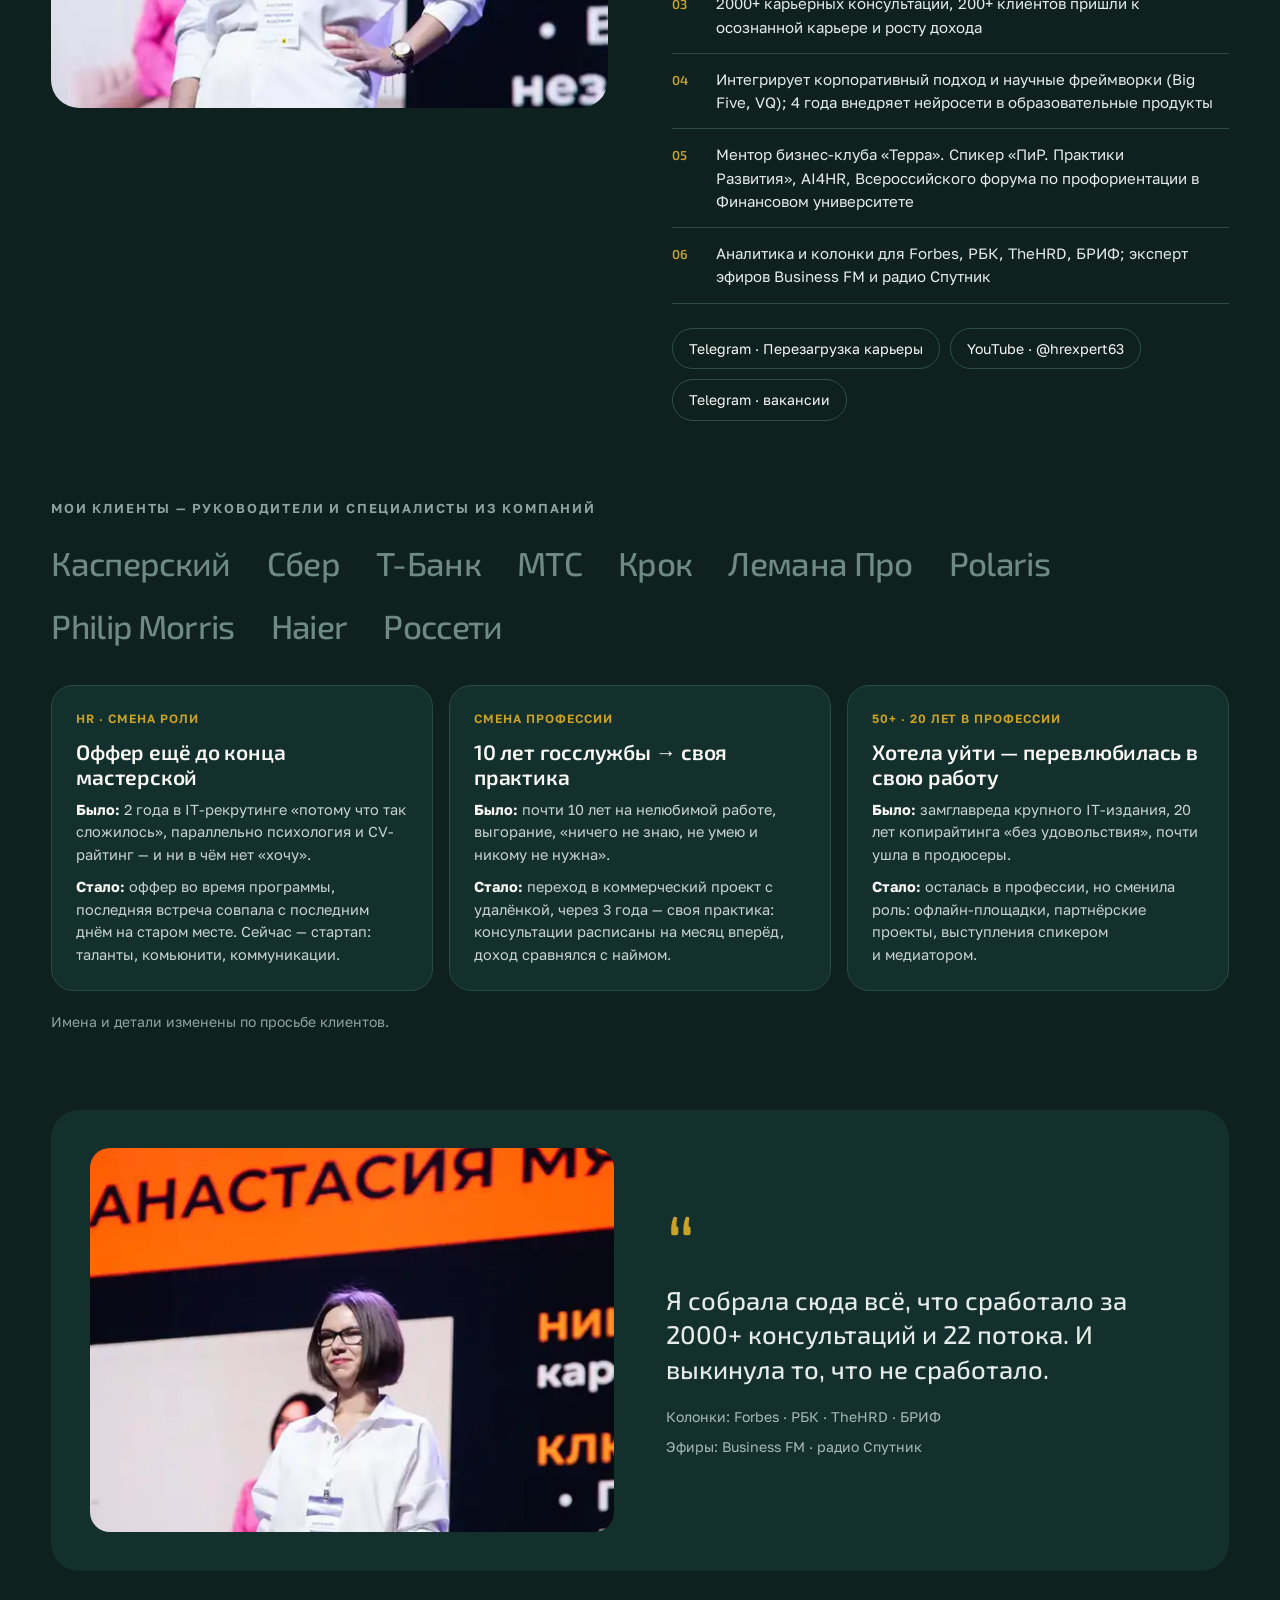
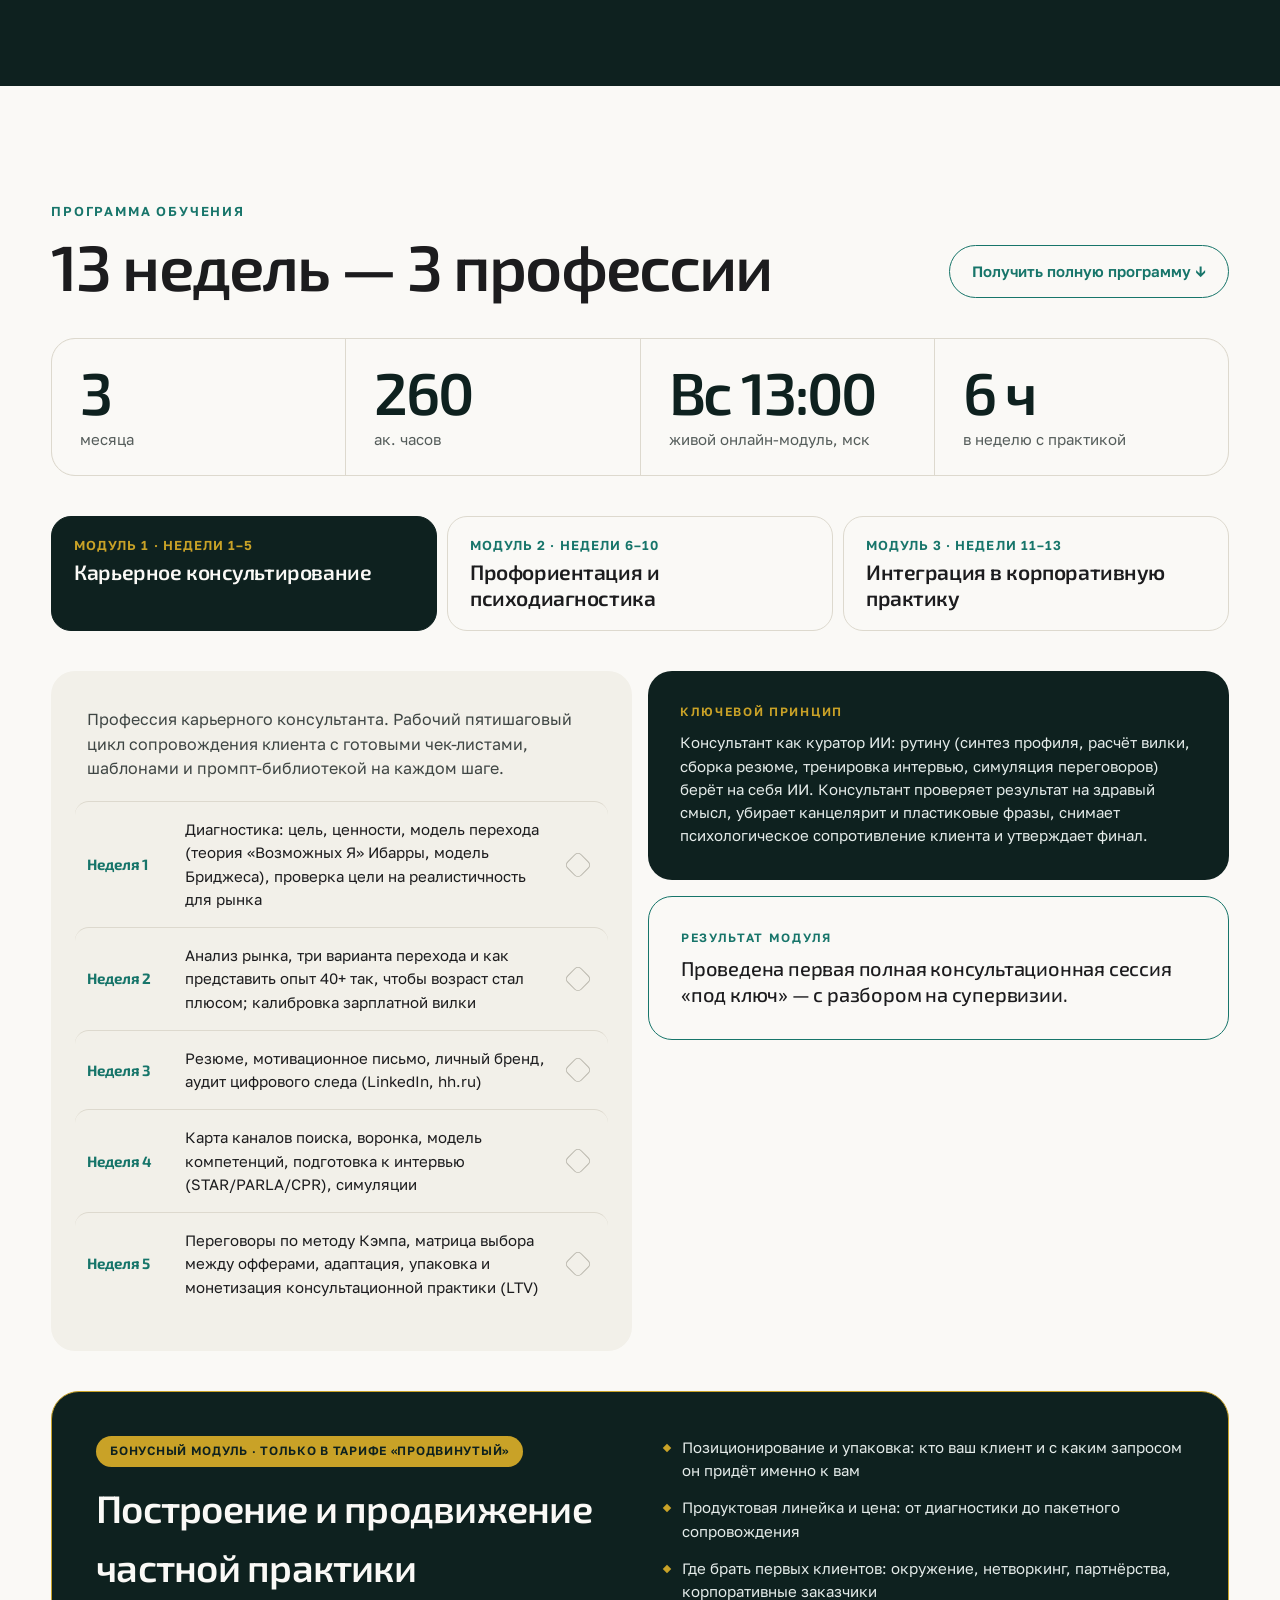
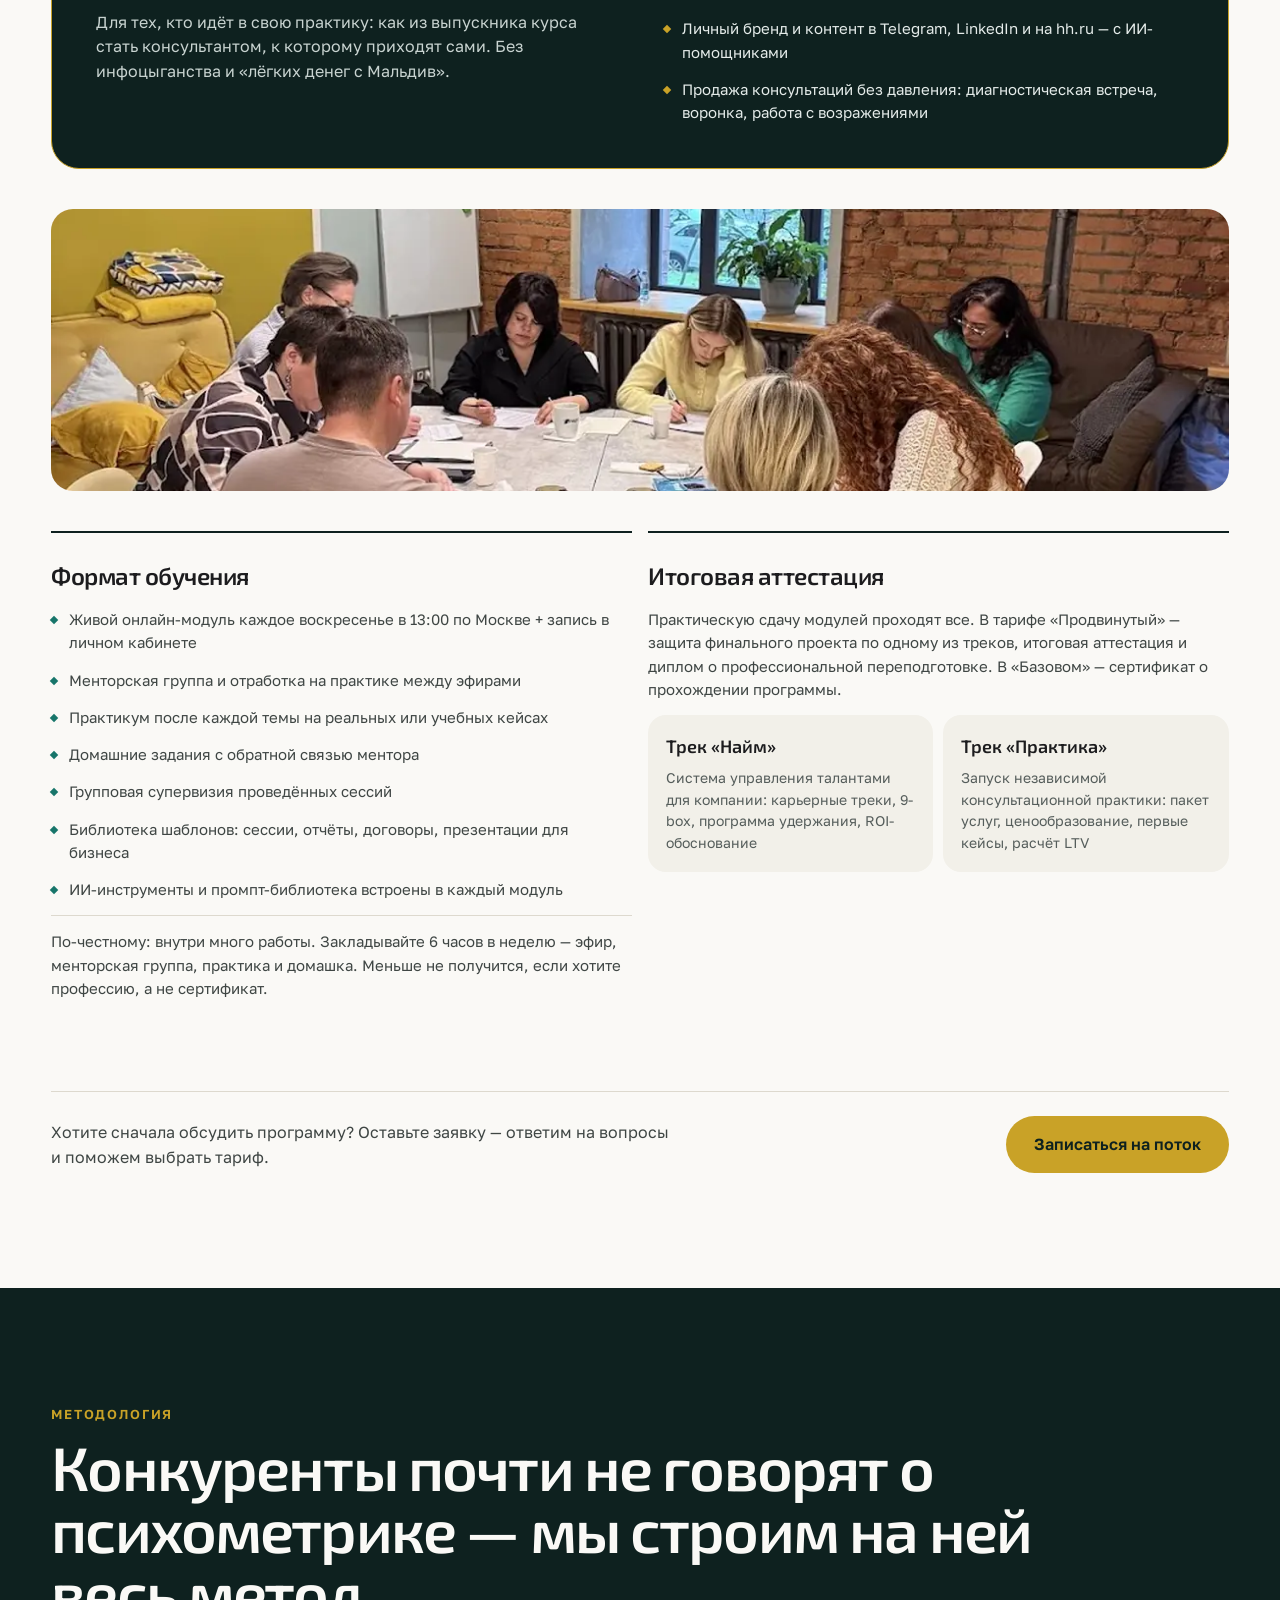
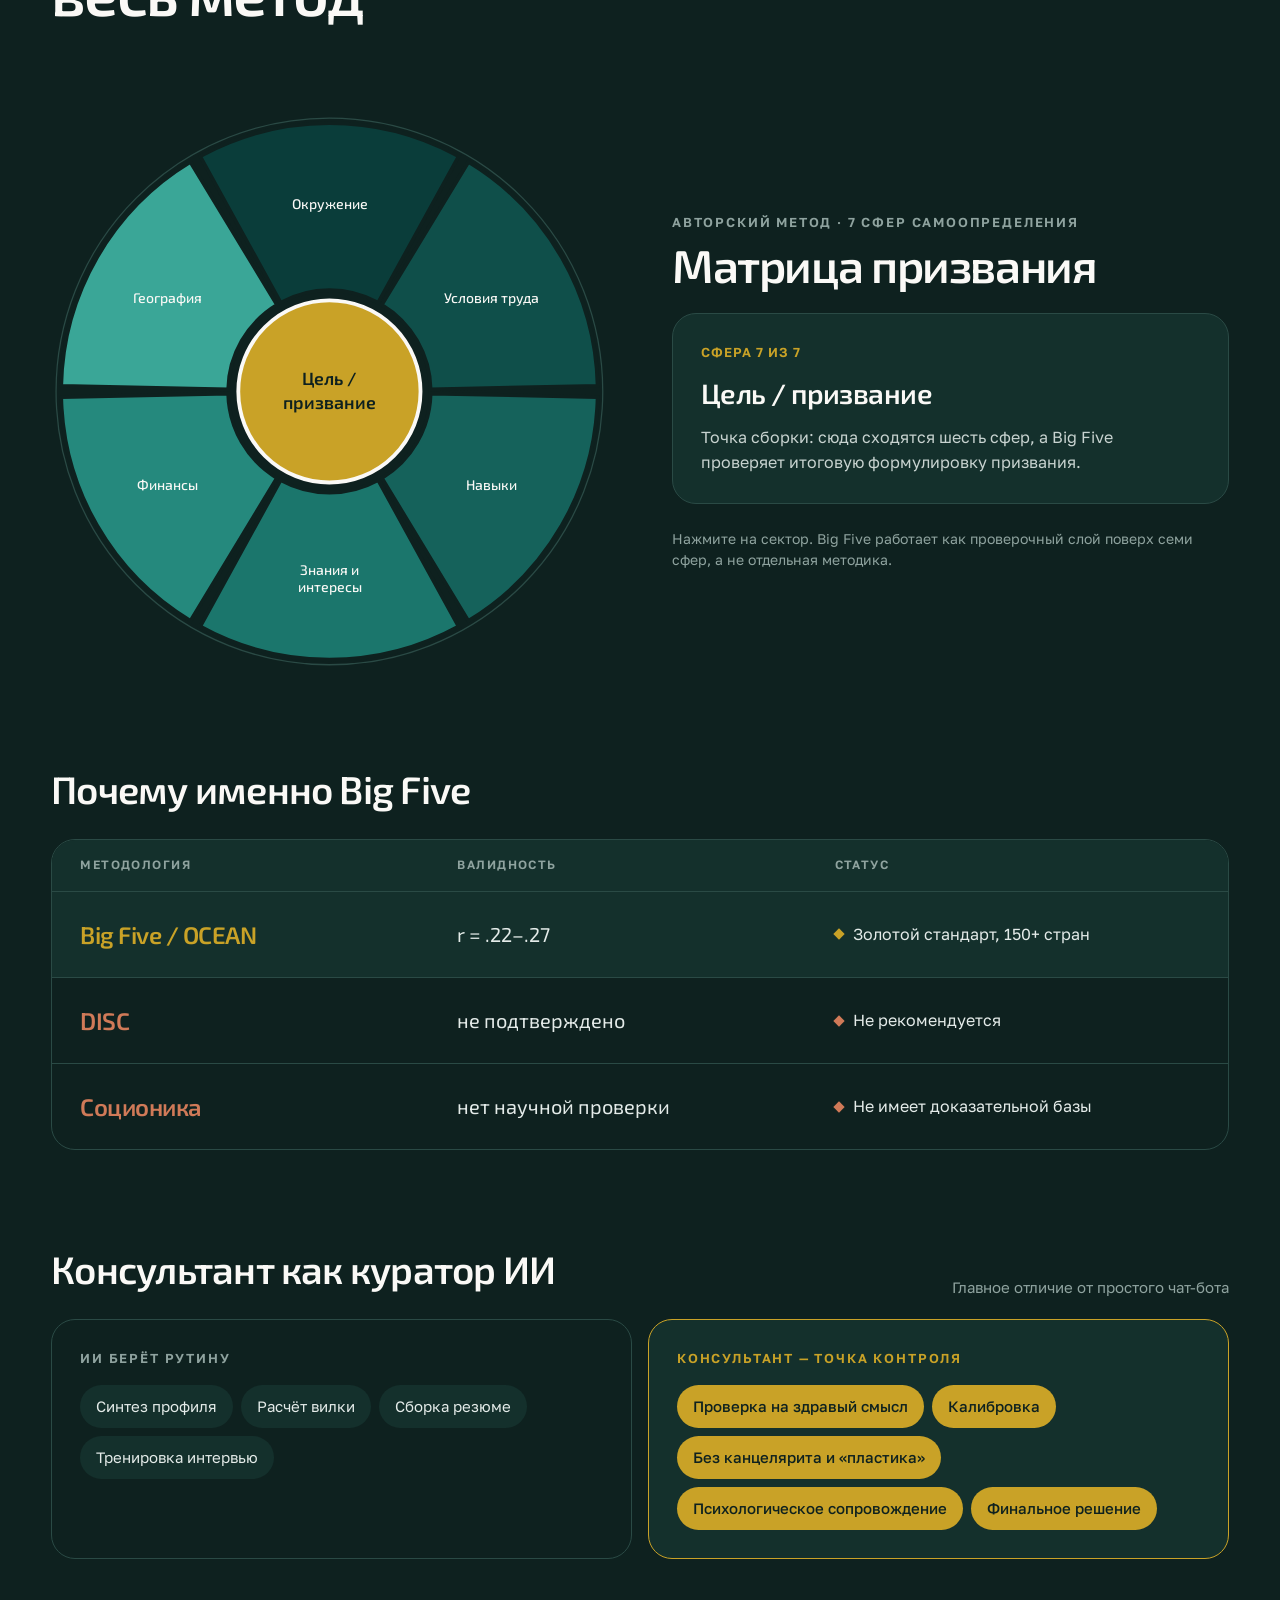
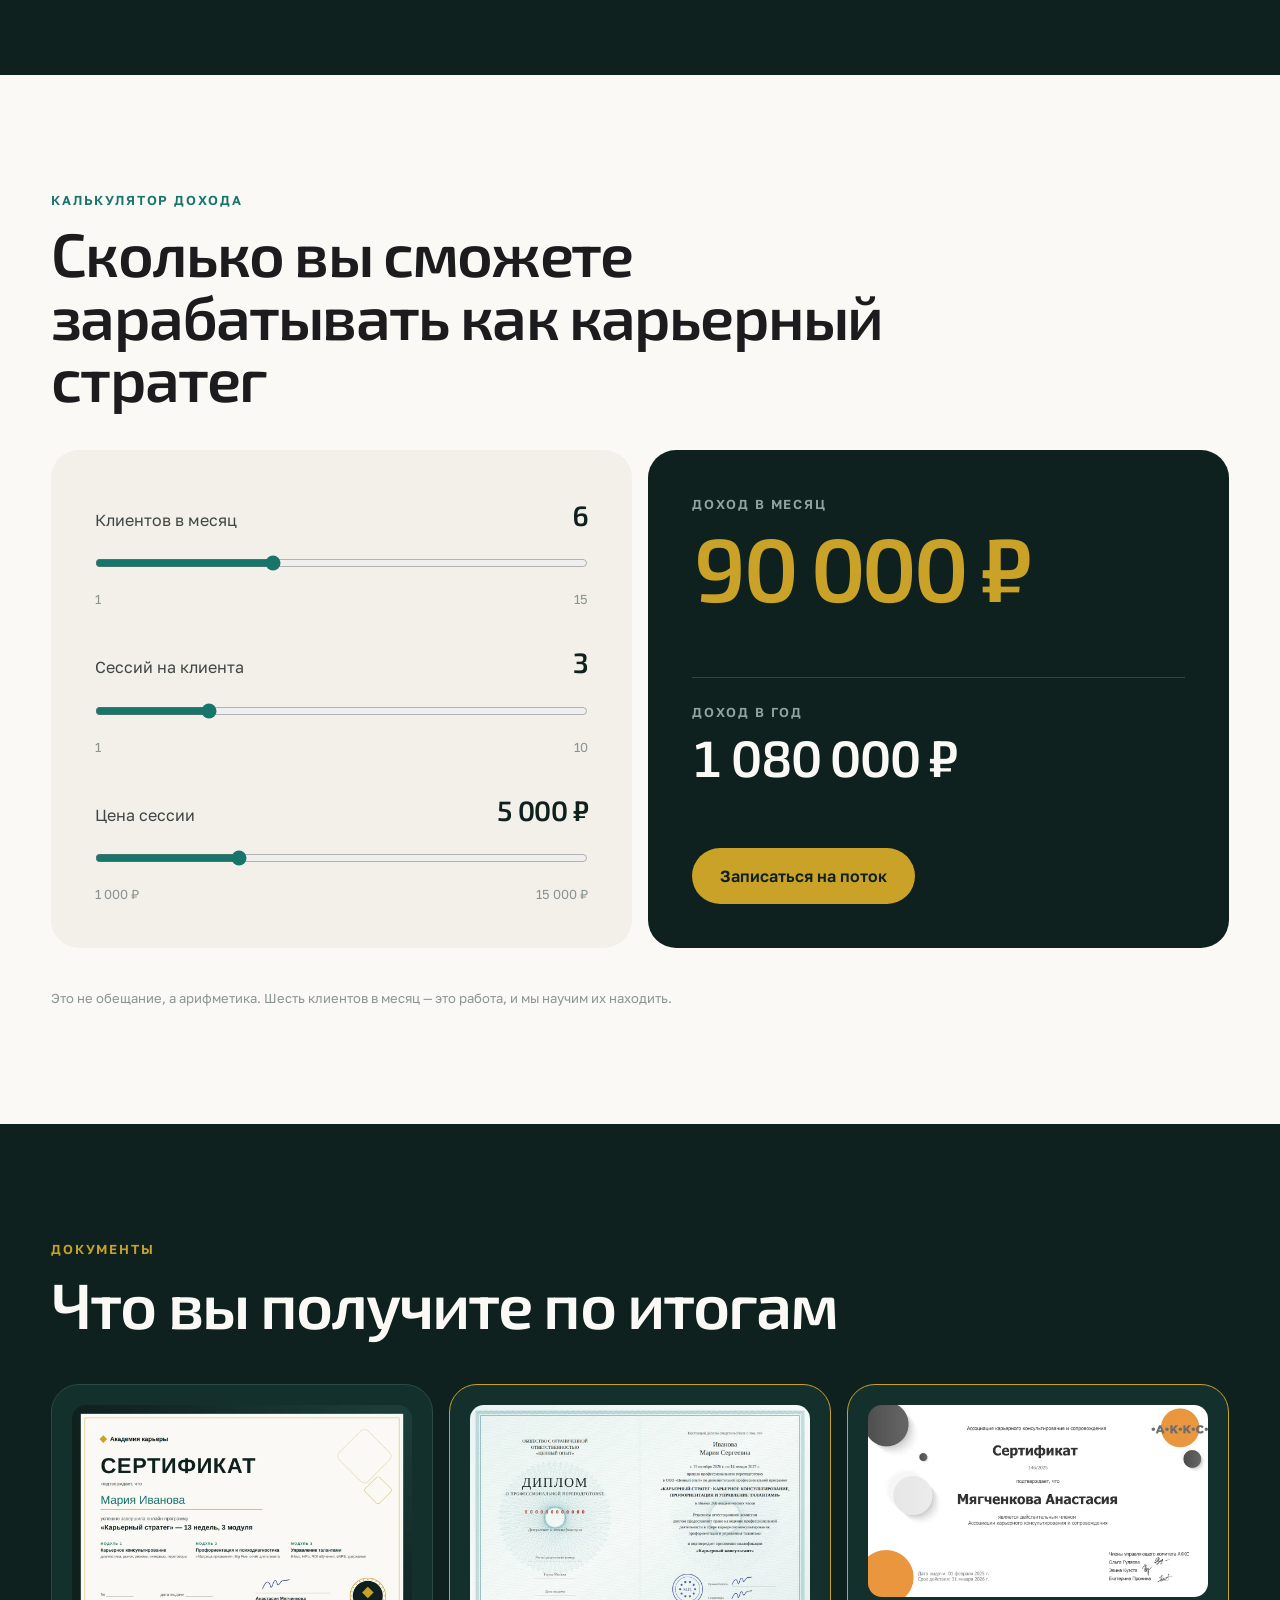
==== commit abae27c4: "Фото компактнее по высоте, «живой онлайн-модуль» Co-Authored-By: Claude Opus 5.5 <noreply@anthropic." ====
--- a/index.html
+++ b/index.html
@@ -54,7 +54,7 @@
       "mainEntity": [
         { "@type": "Question", "name": "Будет ли курс полезен лично мне, если я уже работаю в HR?", "acceptedAnswer": { "@type": "Answer", "text": "Да. Программа даёт то, чего обычно не хватает в операционном HR: доказательную психометрику, ИИ-инструменты на каждом этапе и язык бизнеса — ROI, eNPS, удержание." } },
         { "@type": "Question", "name": "Не слишком ли дорого?", "acceptedAnswer": { "@type": "Answer", "text": "Чтобы закрыть три компетенции отдельными курсами у разных школ, нужно от 300 000 ₽. Здесь это одна программа и один тариф без докупок." } },
-        { "@type": "Question", "name": "Смогу ли я совмещать с работой и семьёй?", "acceptedAnswer": { "@type": "Answer", "text": "Живой модуль — по воскресеньям в 13:00 по Москве, запись появляется в личном кабинете. Закладывайте 6 часов в неделю: эфир, менторская группа, практика и домашка." } },
+        { "@type": "Question", "name": "Смогу ли я совмещать с работой и семьёй?", "acceptedAnswer": { "@type": "Answer", "text": "Живой онлайн-модуль — по воскресеньям в 13:00 по Москве, запись появляется в личном кабинете. Закладывайте 6 часов в неделю: эфир, менторская группа, практика и домашка." } },
         { "@type": "Question", "name": "Найду ли я первых клиентов без опыта?", "acceptedAnswer": { "@type": "Answer", "text": "Практика идёт внутри курса на реальных и учебных кейсах, первые пилотные клиенты — из вашего окружения. В тарифе «Продвинутый» есть бонусный модуль «Построение и продвижение частной практики»: упаковка, цена, где брать клиентов." } },
         { "@type": "Question", "name": "Нужно ли профильное образование (психология)?", "acceptedAnswer": { "@type": "Answer", "text": "Нет. Важнее эмпатия и управленческий или HR-опыт." } },
         { "@type": "Question", "name": "Чем курс отличается от астрологии, таро или соционики?", "acceptedAnswer": { "@type": "Answer", "text": "Мы не гадаем по типу личности. В основе — Big Five, модель с самой серьёзной научной базой, её используют в 150+ странах." } },
@@ -295,9 +295,9 @@
           <li><b>Недели 11–13</b><span>Упаковка: пакет услуг, цена, где брать клиентов. Или трек в найм: карьерный консультант, HR BP, специалист по талантам.</span></li>
         </ol>
         <p class="body-muted body-muted--lg">Увольняться для этого не нужно.</p>
+        <img class="scene scene--side" src="img/scene-consult.webp" alt="Анастасия Мягченкова разбирает запрос участницы" width="800" height="600" loading="lazy">
       </div>
       <div class="stack-20">
-        <img class="scene" src="img/scene-consult.webp" alt="Анастасия Мягченкова разбирает запрос участницы" width="800" height="600" loading="lazy">
         <blockquote class="switch__quote">
           <p>«Я пришла на курс после 4-х лет декретного «отпуска»… очень не хотелось выходить на рынок с посылом «ну возьмите меня хоть кто-нибудь хоть куда-нибудь». Благодаря мастерской у меня есть карьерная карта на ближайшие 5 лет. Как будто мне дали компас и карту вместо моих бесцельных скитаний».</p>
           <cite>Katy K · «Перезагрузка карьеры», 2024</cite>
@@ -396,7 +396,7 @@
     <div class="facts-grid">
       <div><b>3</b><span>месяца</span></div>
       <div><b>260</b><span>ак. часов</span></div>
-      <div><b>Вс 13:00</b><span>живой эфир, мск</span></div>
+      <div><b>Вс 13:00</b><span>живой онлайн-модуль, мск</span></div>
       <div><b>6 ч</b><span>в неделю с практикой</span></div>
     </div>
     <div class="mod-tabs" role="tablist" aria-label="Модули программы">
@@ -483,7 +483,7 @@
       <div class="ruled">
         <h3 class="h3">Формат обучения</h3>
         <ul class="gem-list">
-          <li>Живой модуль каждое воскресенье в 13:00 по Москве + запись в личном кабинете</li>
+          <li>Живой онлайн-модуль каждое воскресенье в 13:00 по Москве + запись в личном кабинете</li>
           <li>Менторская группа и отработка на практике между эфирами</li>
           <li>Практикум после каждой темы на реальных или учебных кейсах</li>
           <li>Домашние задания с обратной связью ментора</li>
@@ -780,7 +780,7 @@
     <div class="faq">
       <div class="faq__item is-open"><button type="button" aria-expanded="true"><span>Будет ли курс полезен лично мне, если я уже работаю в HR?</span><i></i></button><p>Да. Программа даёт то, чего обычно не хватает в операционном HR: доказательную психометрику, ИИ-инструменты на каждом этапе и язык бизнеса — ROI, eNPS, удержание.</p></div>
       <div class="faq__item"><button type="button" aria-expanded="false"><span>Не слишком ли дорого?</span><i></i></button><p>Чтобы закрыть три компетенции отдельными курсами у разных школ, нужно от 300 000 ₽. Здесь это одна программа и один тариф без докупок.</p></div>
-      <div class="faq__item"><button type="button" aria-expanded="false"><span>Смогу ли я совмещать с работой и семьёй?</span><i></i></button><p>Живой модуль — по воскресеньям в 13:00 по Москве, запись появляется в личном кабинете. Закладывайте 6 часов в неделю: эфир, менторская группа, практика и домашка — остальное в удобное время. Увольняться для этого не нужно.</p></div>
+      <div class="faq__item"><button type="button" aria-expanded="false"><span>Смогу ли я совмещать с работой и семьёй?</span><i></i></button><p>Живой онлайн-модуль — по воскресеньям в 13:00 по Москве, запись появляется в личном кабинете. Закладывайте 6 часов в неделю: эфир, менторская группа, практика и домашка — остальное в удобное время. Увольняться для этого не нужно.</p></div>
       <div class="faq__item"><button type="button" aria-expanded="false"><span>Найду ли я первых клиентов без опыта?</span><i></i></button><p>Практика идёт внутри курса на реальных и учебных кейсах, первые пилотные клиенты — из вашего окружения. В тарифе «Продвинутый» есть <a href="#bonus">бонусный модуль «Построение и продвижение частной практики»</a>: упаковка, цена, где брать клиентов.</p></div>
       <div class="faq__item"><button type="button" aria-expanded="false"><span>Нужно ли профильное образование (психология)?</span><i></i></button><p>Нет. Важнее эмпатия и управленческий или HR-опыт.</p></div>
       <div class="faq__item"><button type="button" aria-expanded="false"><span>Чем курс отличается от астрологии, таро или соционики?</span><i></i></button><p>Мы не гадаем по типу личности. В основе — Big Five, модель с самой серьёзной научной базой, её используют в 150+ странах. Сравнение с DISC и соционикой — в таблице валидности в блоке «Методология».</p></div>
--- a/styles.css
+++ b/styles.css
@@ -536,8 +536,9 @@
 
 /* photos placed in context */
 .scene{width:100%;height:auto;aspect-ratio:4/3;object-fit:cover;border-radius:22px}
-.scene--wide{aspect-ratio:16/7}
+.scene--wide{aspect-ratio:auto;height:clamp(200px,22vw,320px);object-position:50% 25%}
+.scene--side{aspect-ratio:auto;height:clamp(220px,20vw,300px);object-position:50% 30%}
 .review--photo{padding:0;overflow:hidden}
 .review--photo .scene{border-radius:0}
-.apply .scene{max-width:480px}
-@media (max-width:700px){.scene--wide{aspect-ratio:4/3}}
+.apply .scene{max-width:420px;aspect-ratio:auto;height:clamp(200px,18vw,280px)}
+@media (max-width:700px){.scene--wide{height:240px}}
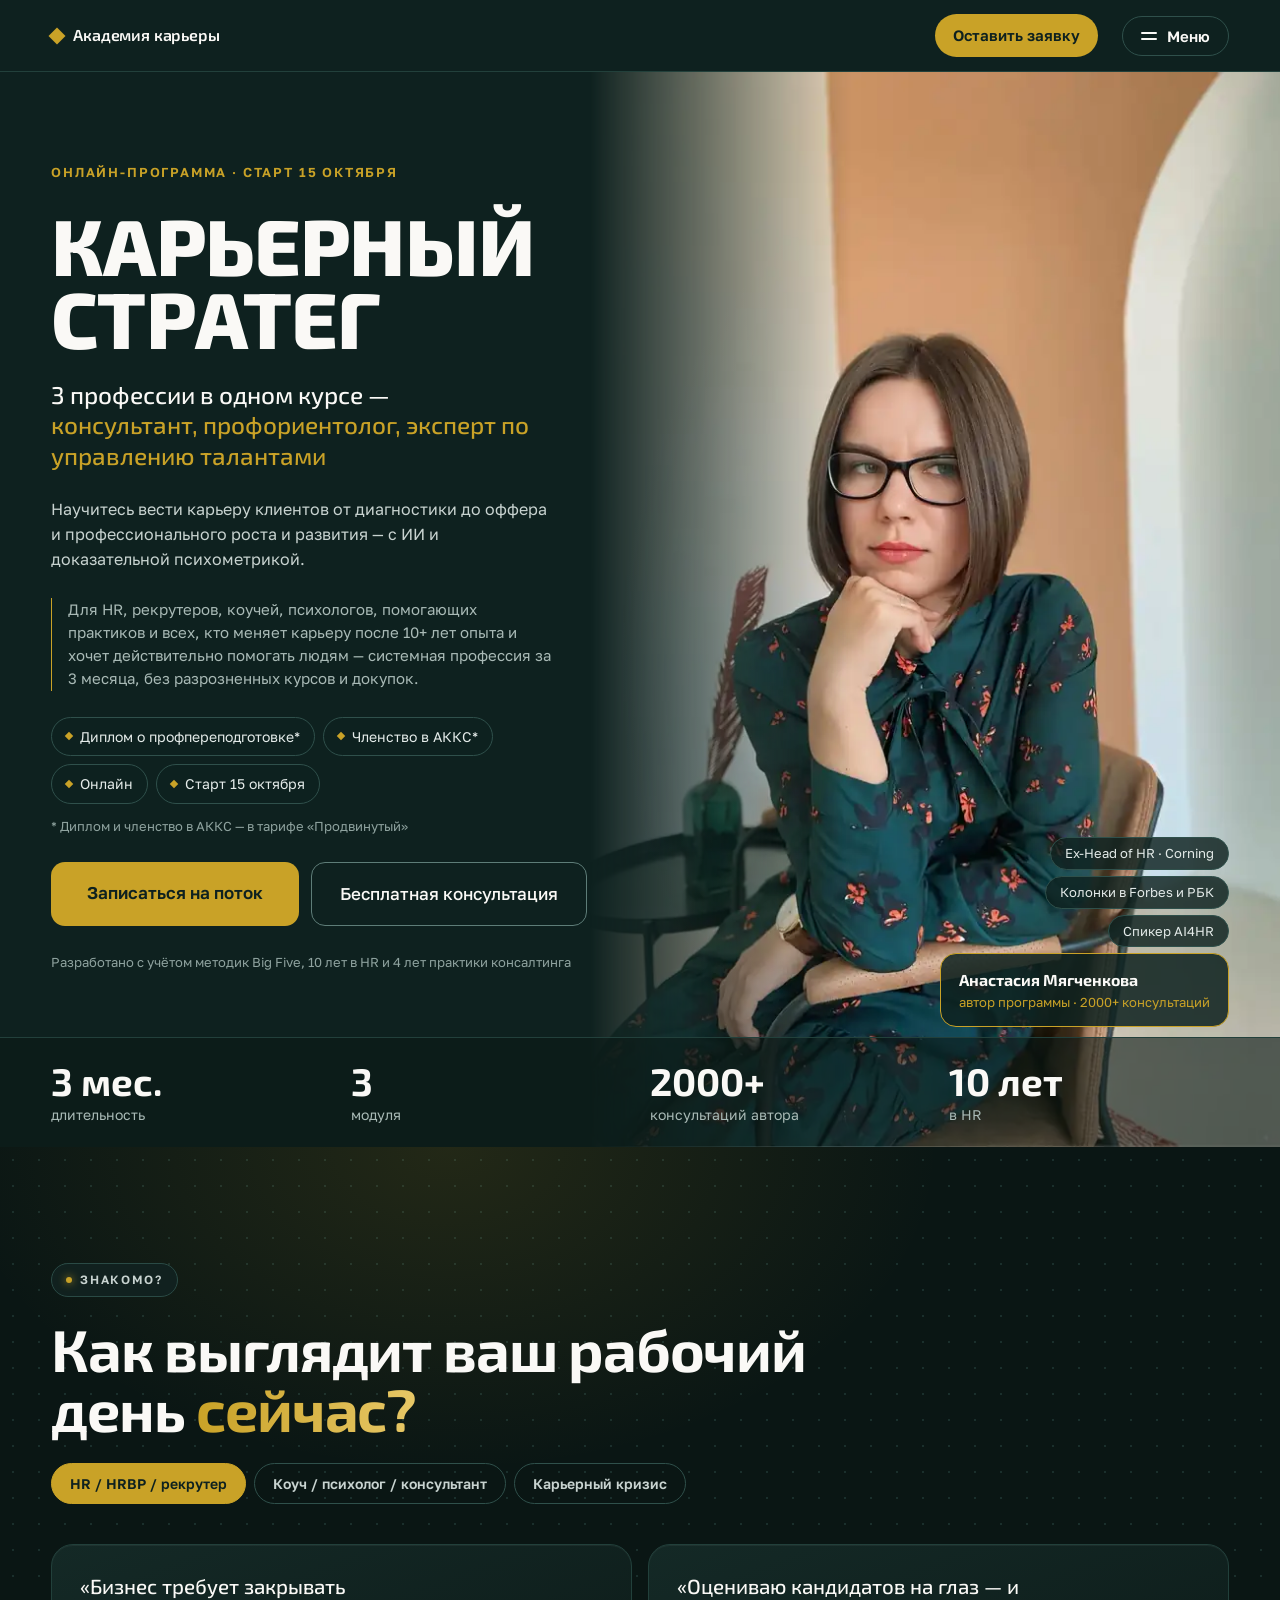
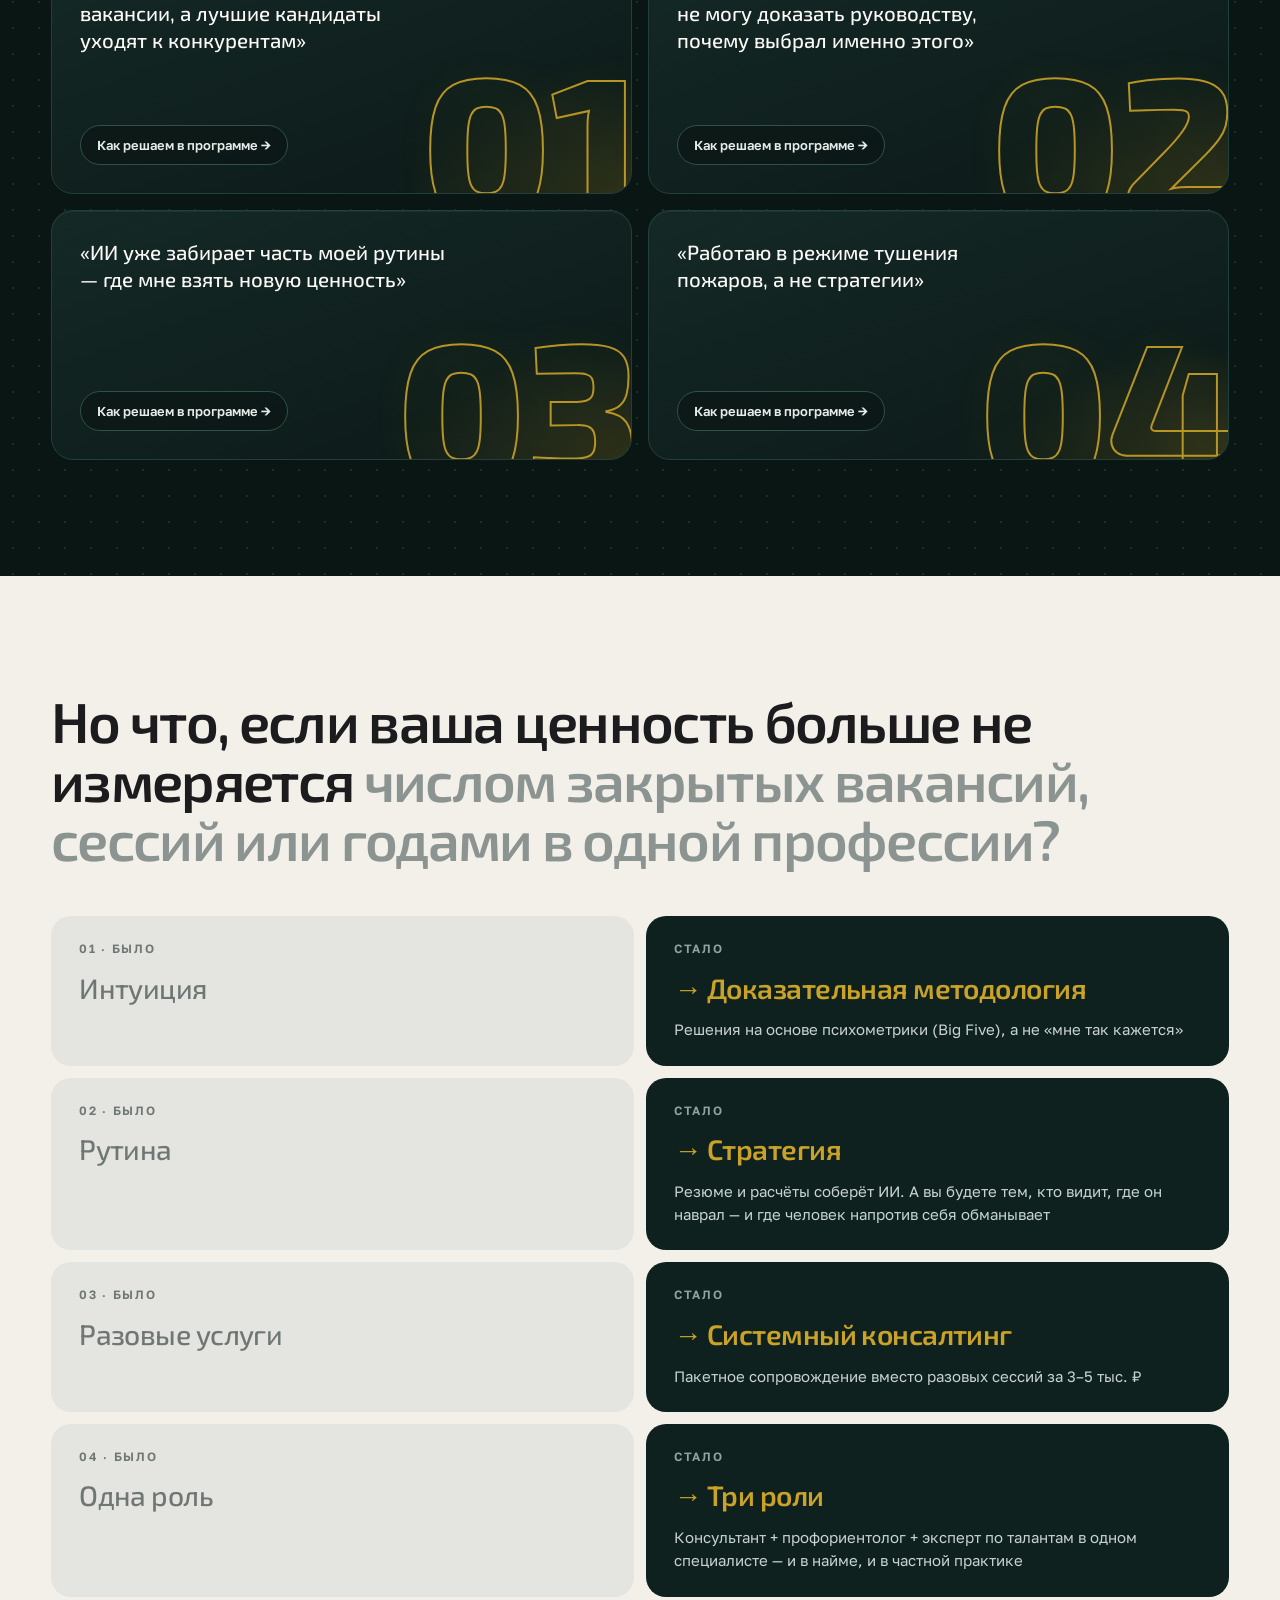
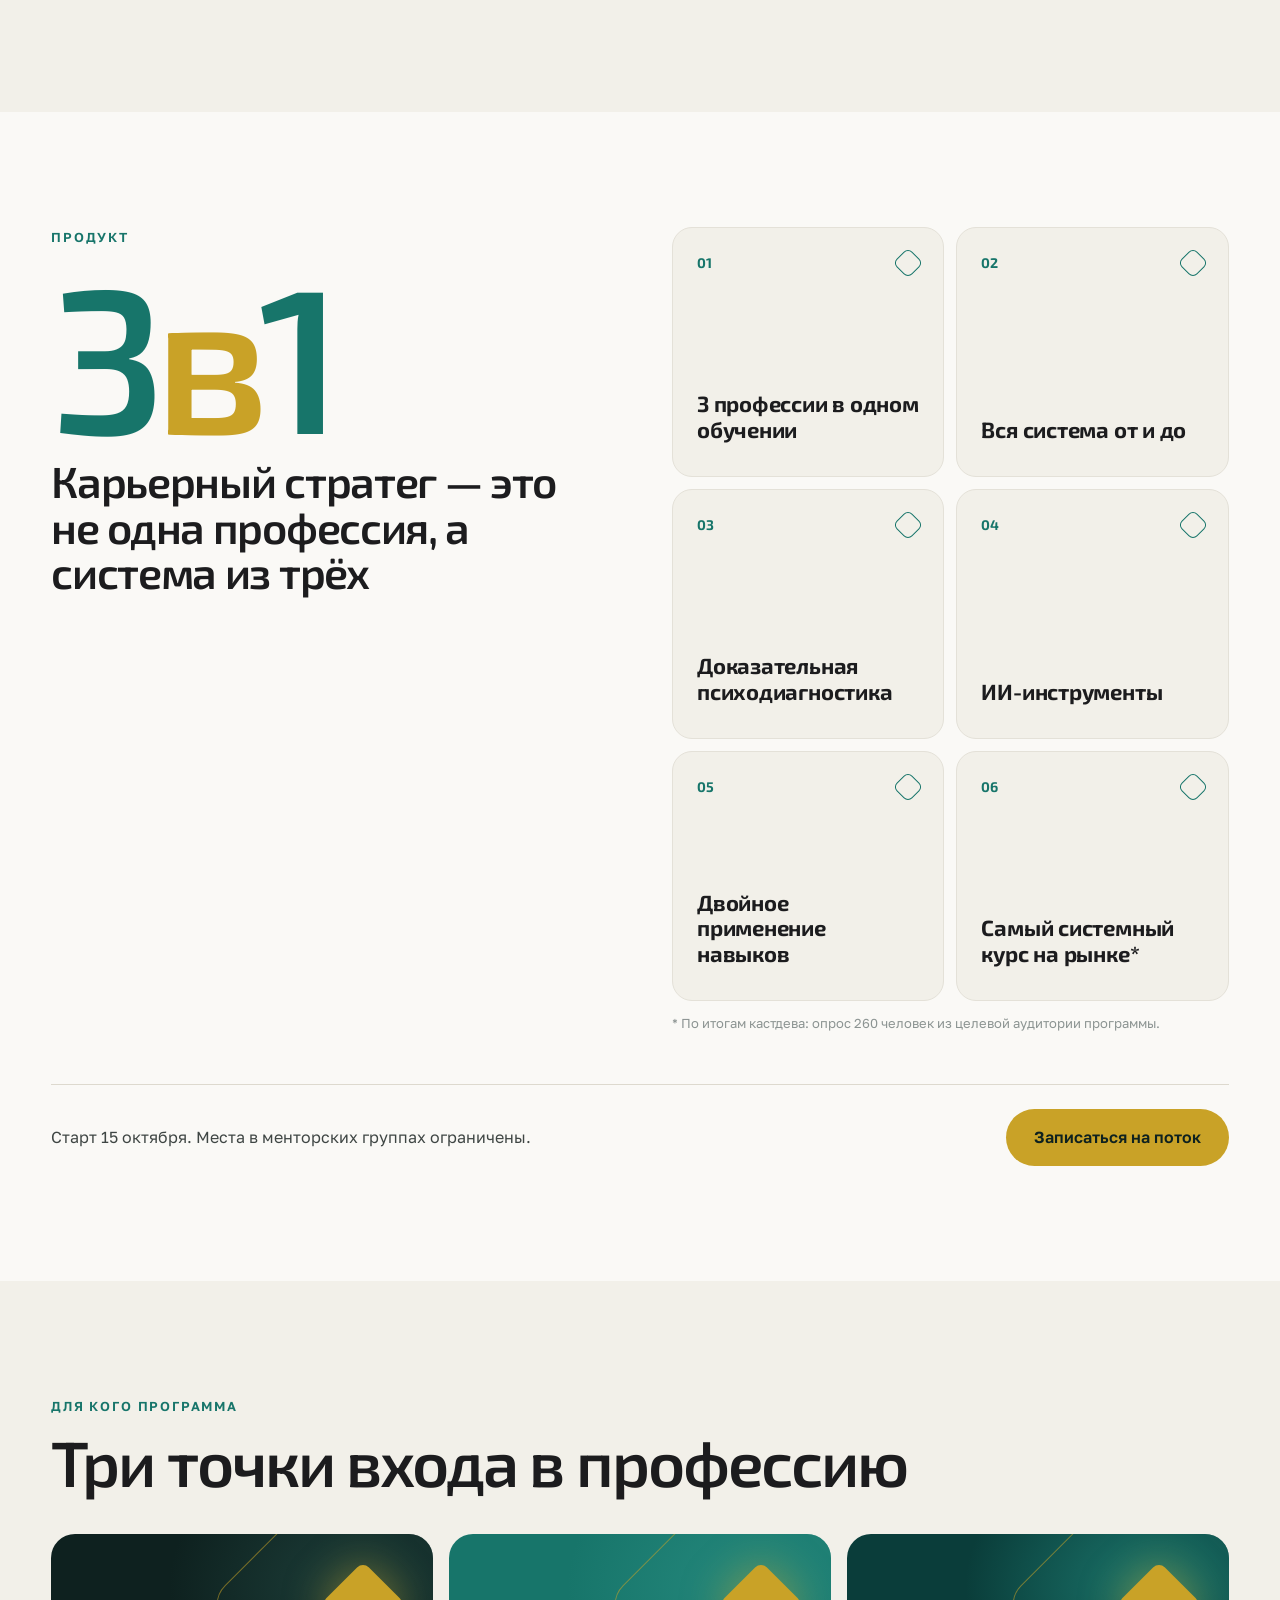
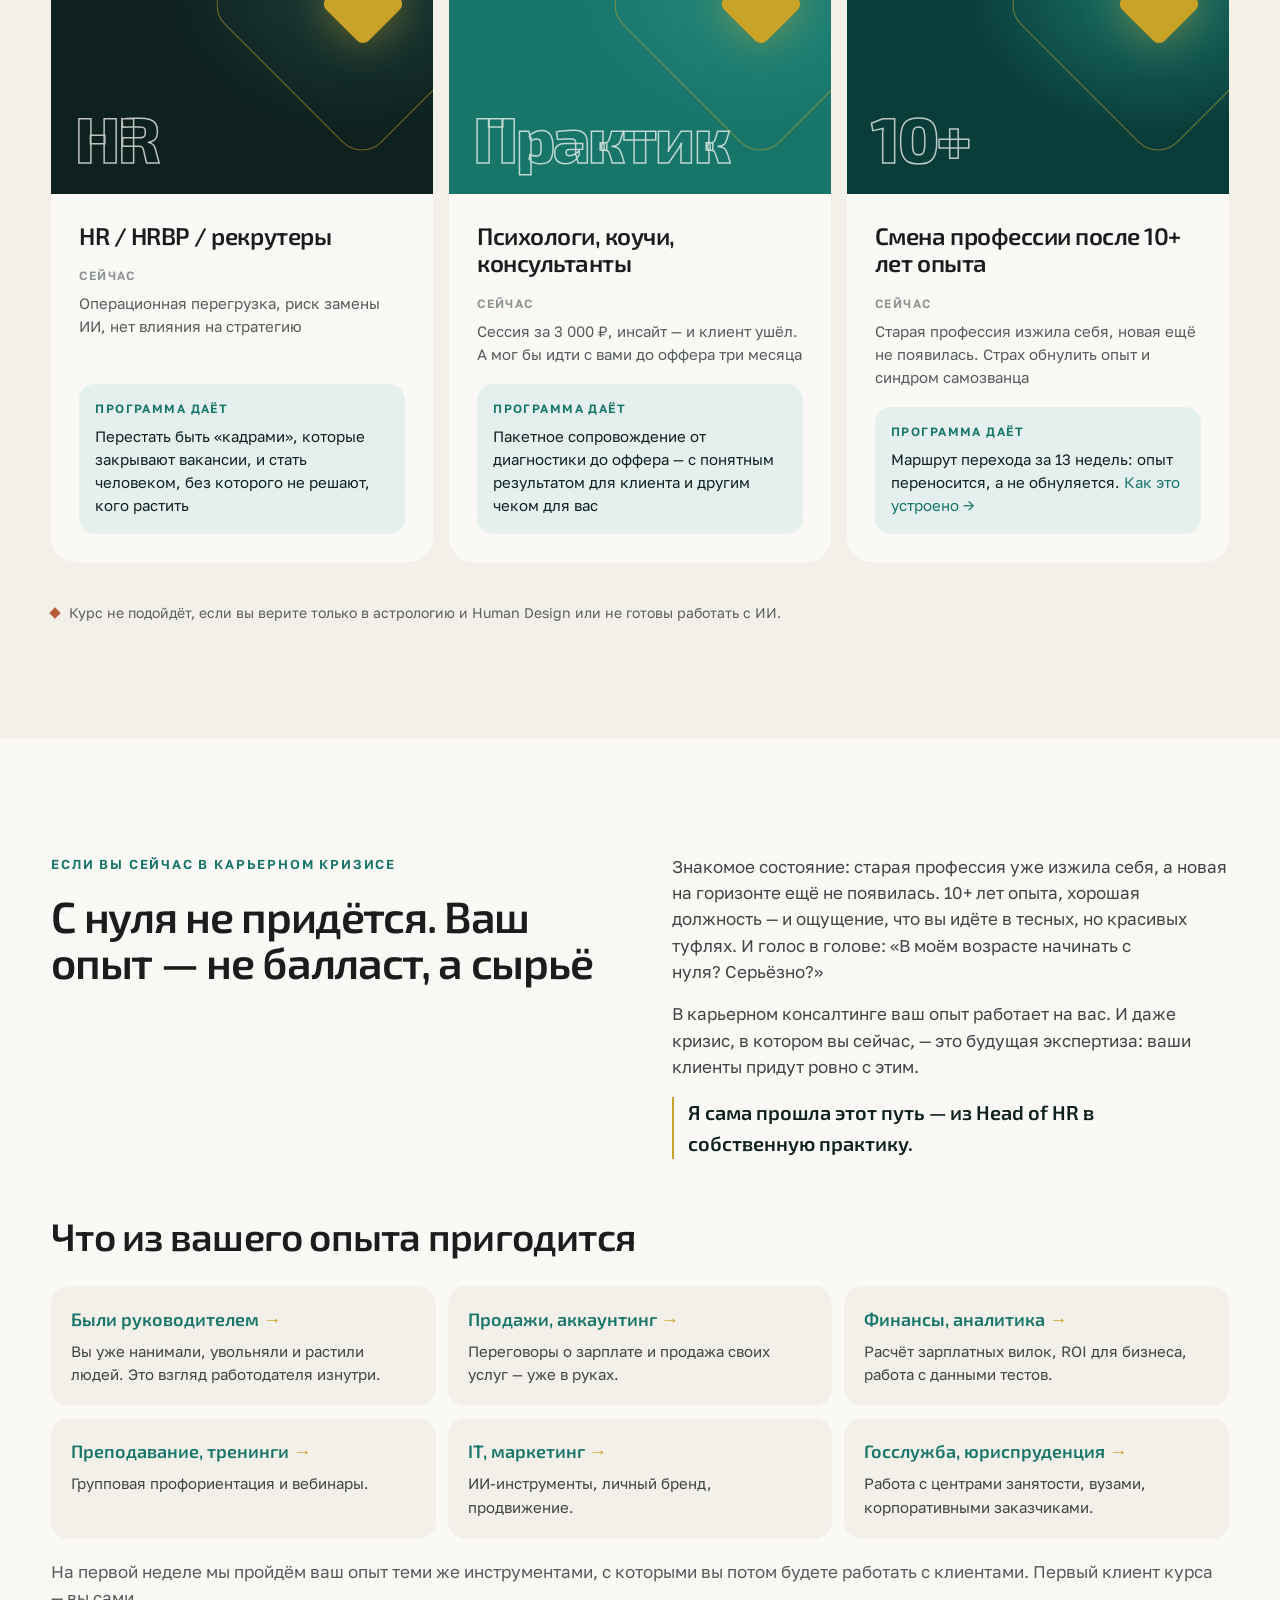
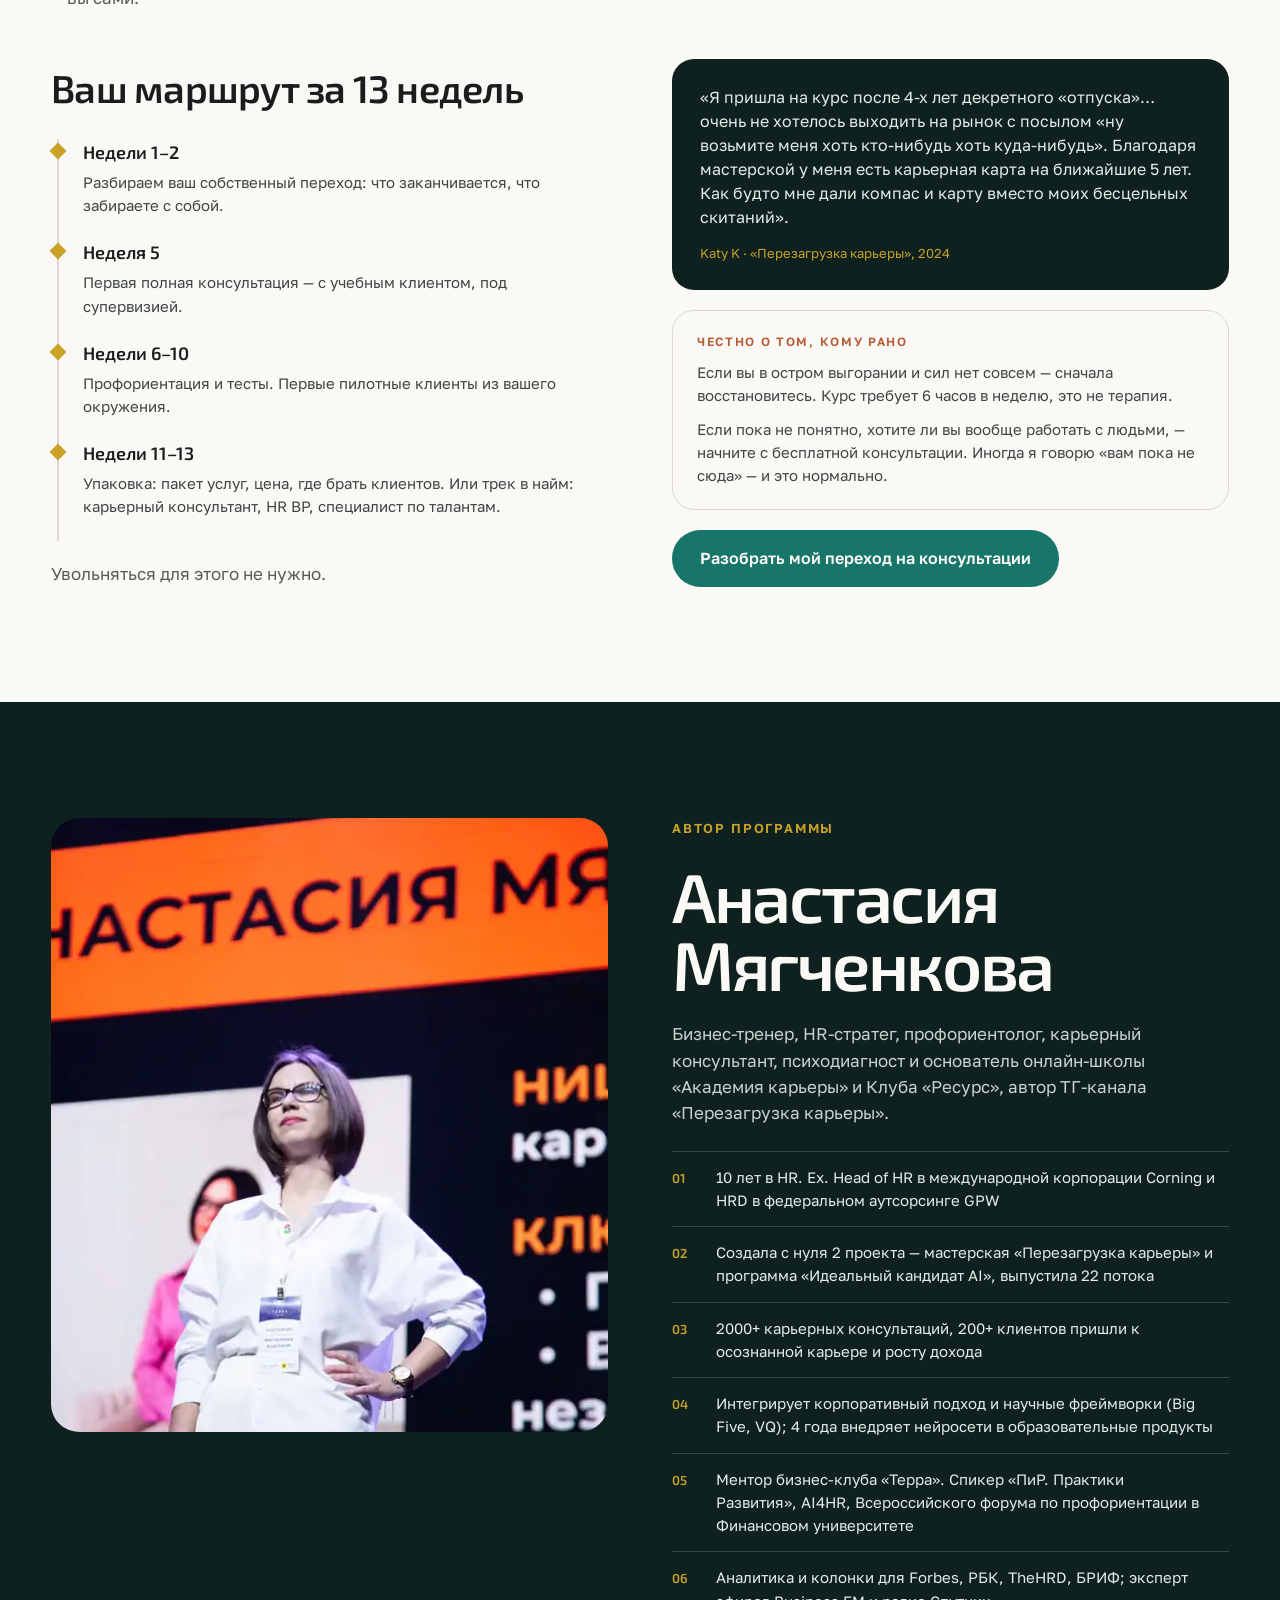
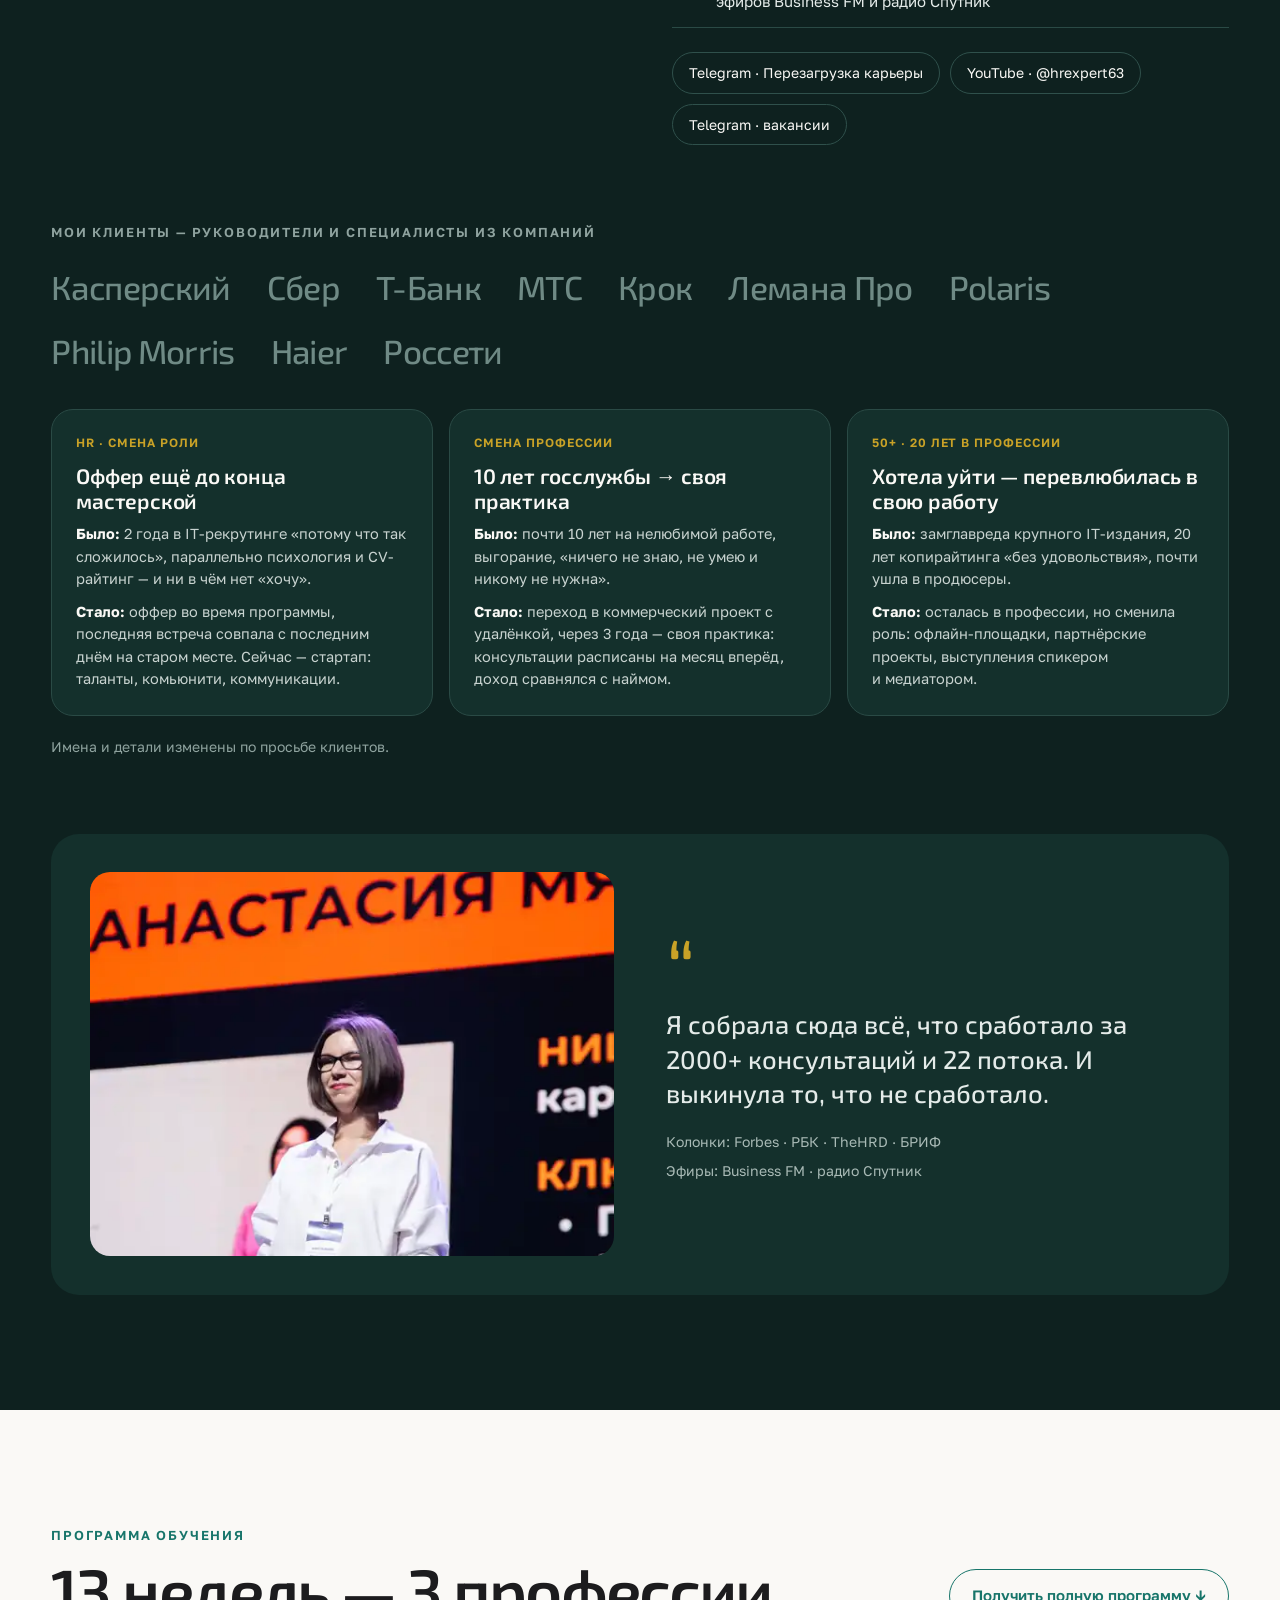
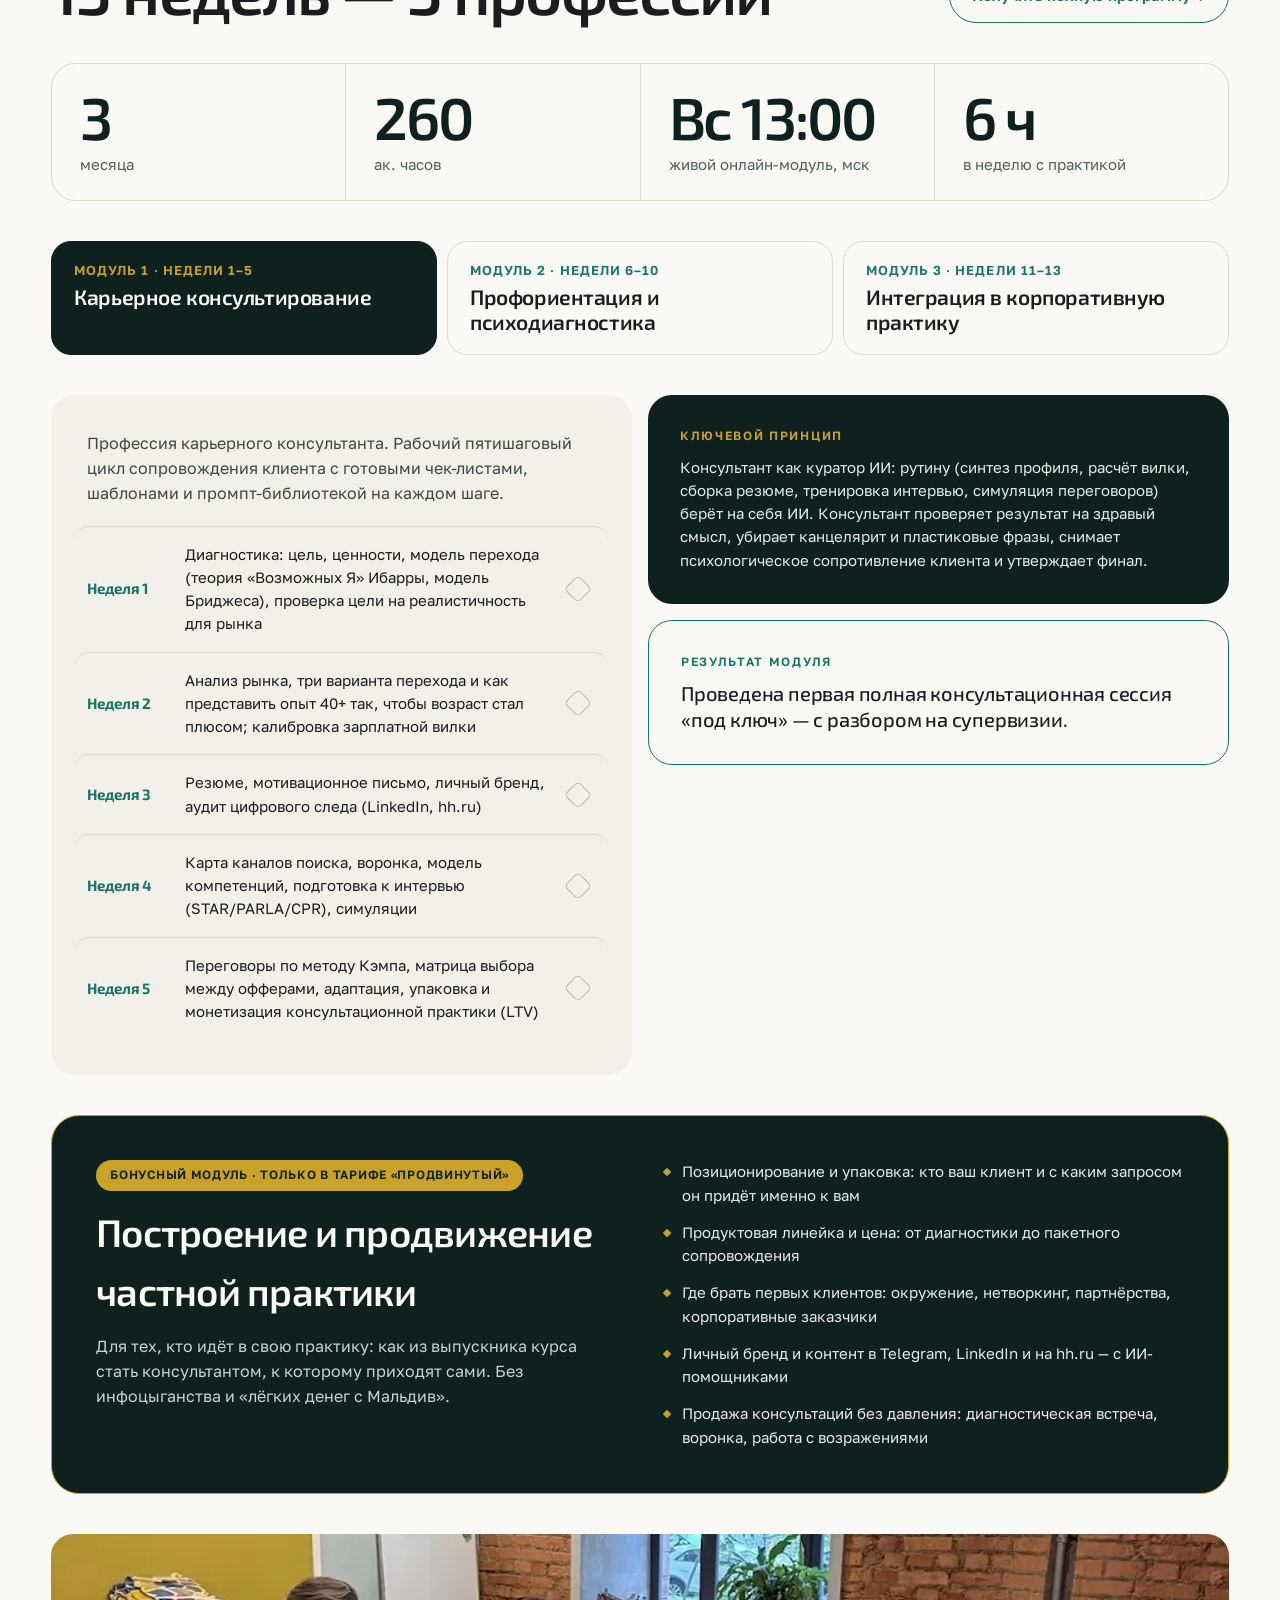
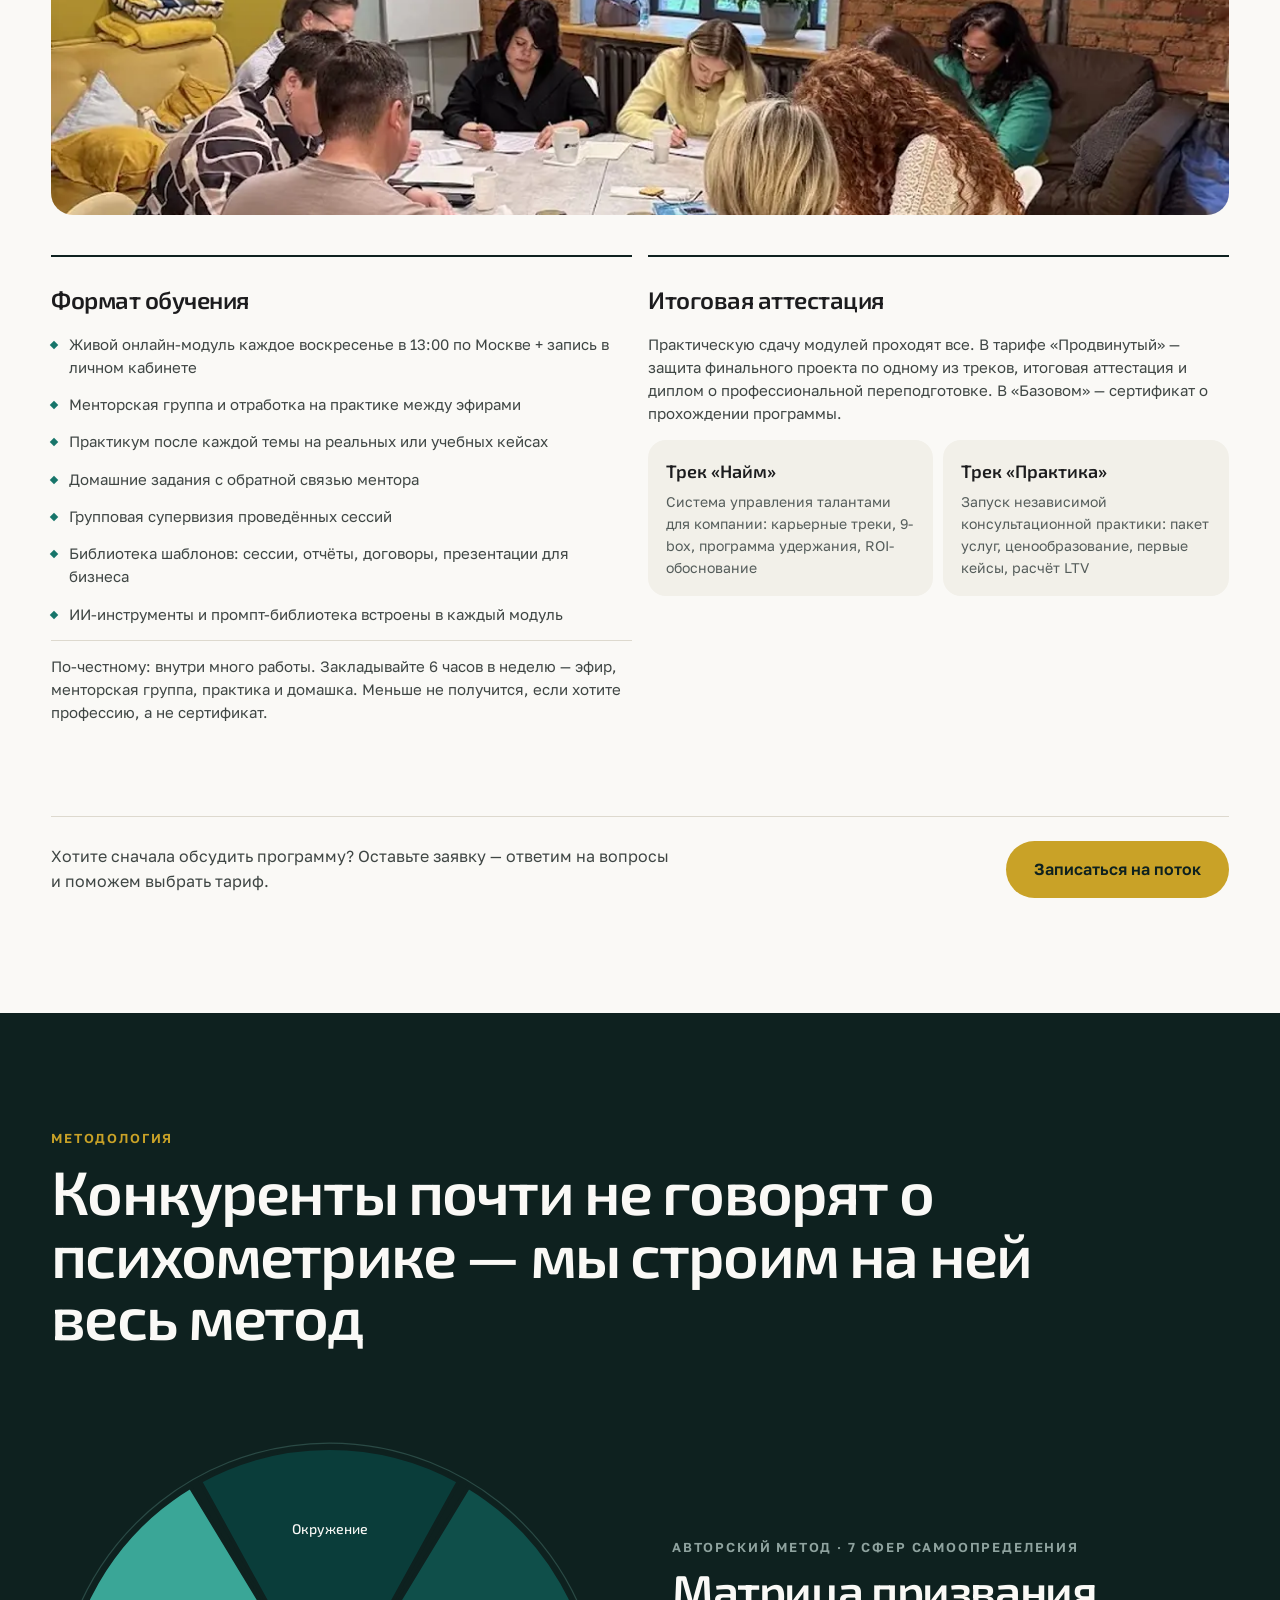
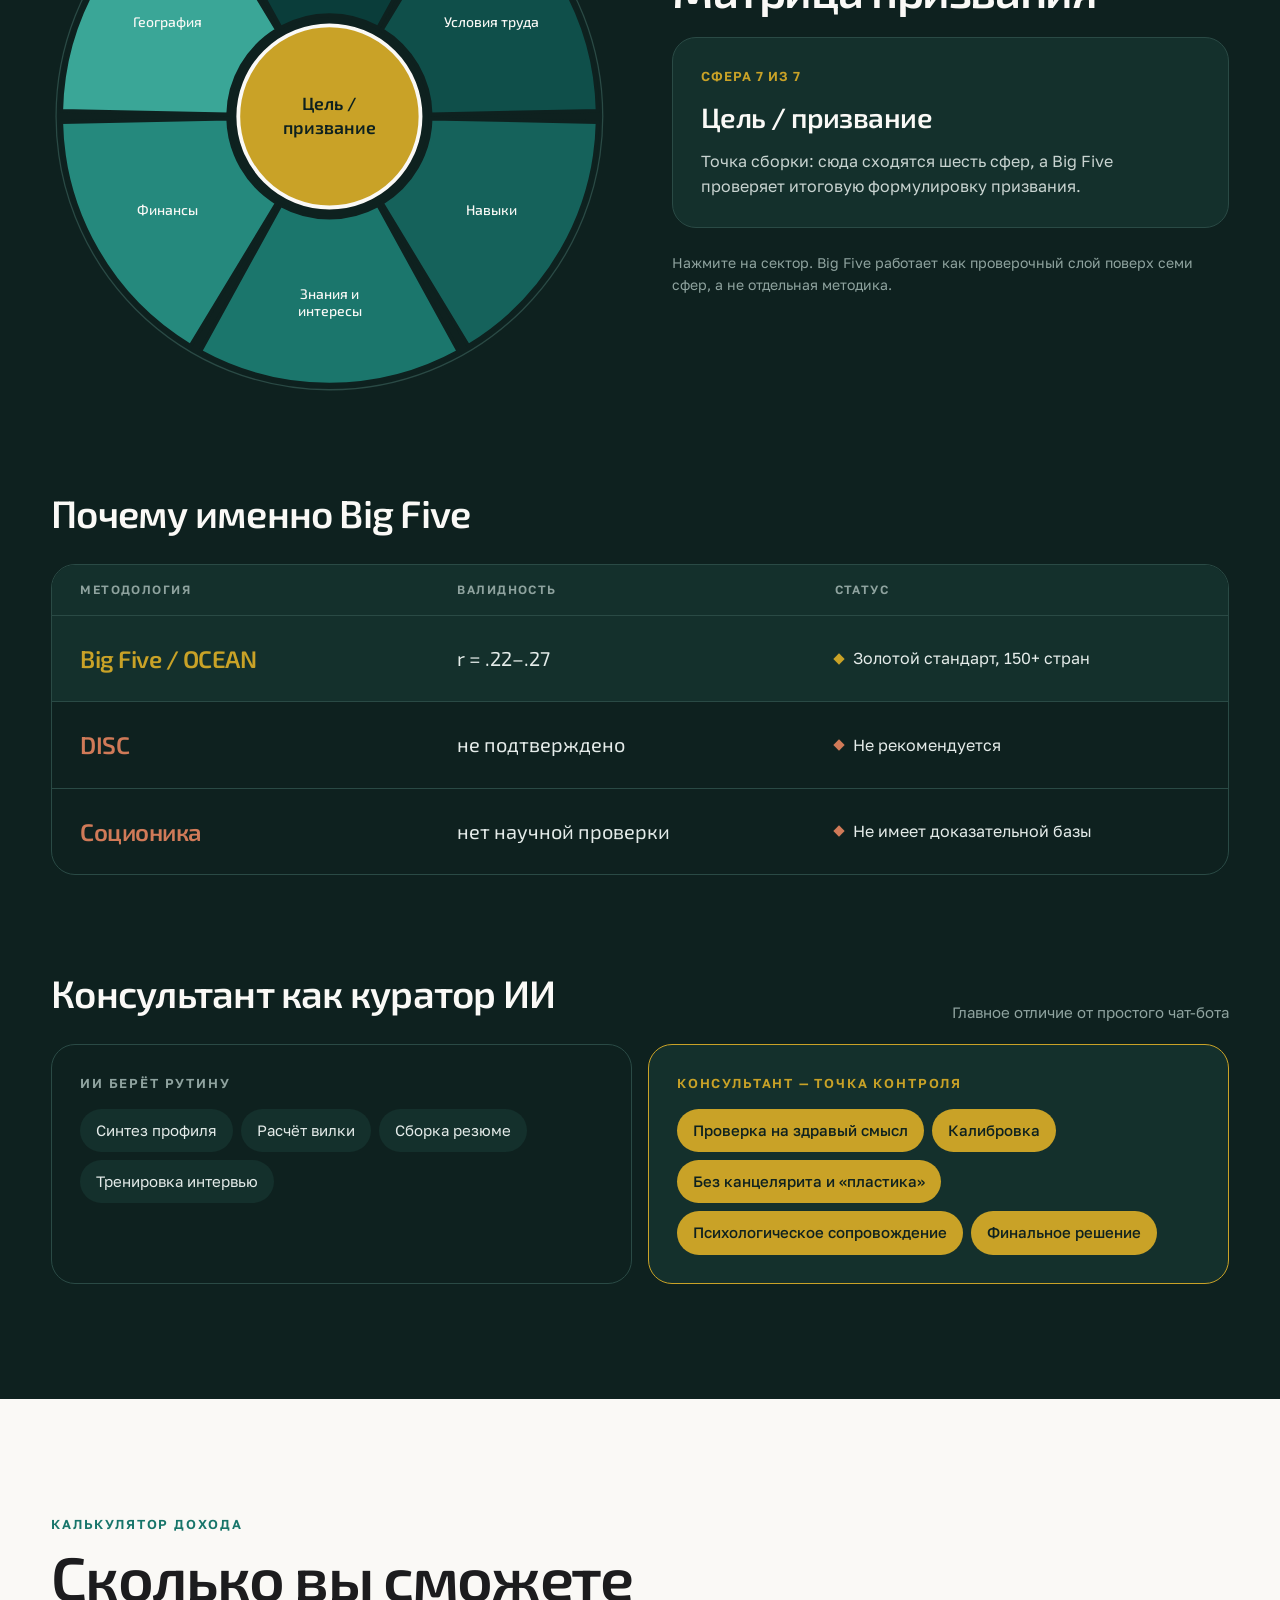
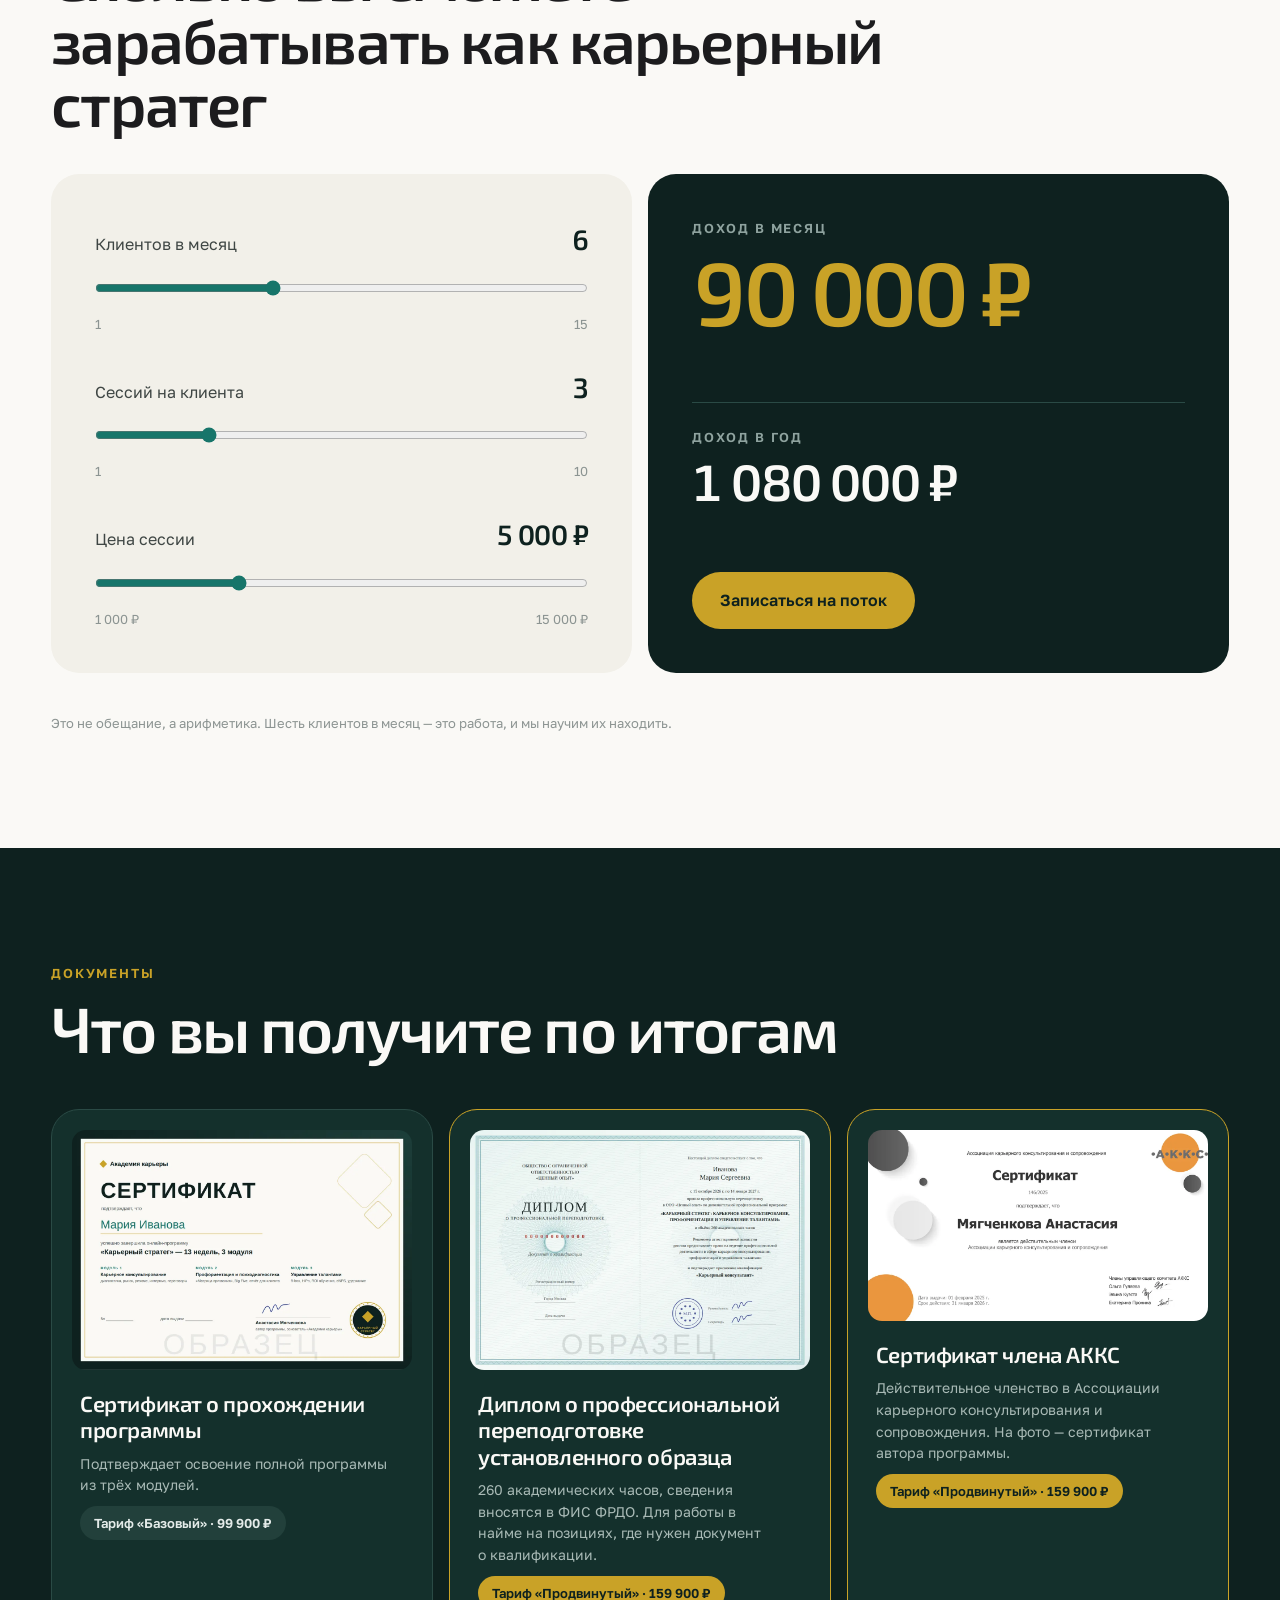
==== commit aab5d805: "Фото переставлены: разбор запроса в блок с формой, групповое фото клуба в отзывы Co-Authored-By: Cla" ====
--- a/index.html
+++ b/index.html
@@ -295,7 +295,6 @@
           <li><b>Недели 11–13</b><span>Упаковка: пакет услуг, цена, где брать клиентов. Или трек в найм: карьерный консультант, HR BP, специалист по талантам.</span></li>
         </ol>
         <p class="body-muted body-muted--lg">Увольняться для этого не нужно.</p>
-        <img class="scene scene--side" src="img/scene-consult.webp" alt="Анастасия Мягченкова разбирает запрос участницы" width="800" height="600" loading="lazy">
       </div>
       <div class="stack-20">
         <blockquote class="switch__quote">
@@ -678,7 +677,6 @@
       <li><div class="track__head"><span>Шаг 2</span><i></i><em>→</em></div><div class="track__card track__card--2"><b>Член АККС</b><span>Статус в профессиональной ассоциации и сообщество (тариф «Продвинутый»)</span></div></li>
       <li><div class="track__head"><span>Шаг 3</span><i></i><em>◆</em></div><div class="track__card track__card--3"><b>Супервизор / наставник</b><span>Наставничество и супервизия внутри сообщества</span></div></li>
     </ol>
-    <img class="scene scene--wide" src="img/scene-club.webp" alt="Встреча участников программ и Клуба «Ресурс»" width="900" height="675" loading="lazy">
     <div class="stack-16">
       <h3 class="h3">Что даёт членство в АККС</h3>
       <ul class="akks-grid">
@@ -722,7 +720,7 @@
         <blockquote>«Точка А: не знаю, что хочу, но точно не хочу обратно в найм. Заработка нет… Определилась с тем, что буду продавать, нашла первых клиентов. Ушли сомнения по возврату в найм».</blockquote>
         <figcaption>Ольга П. · наставничество в бизнес-клубе «Терра», 2025</figcaption>
       </figure>
-      <figure class="review review--photo"><img class="scene" src="img/scene-circle.webp" alt="Живое обсуждение на встрече участников" width="800" height="600" loading="lazy"></figure>
+      <figure class="review review--photo"><img class="scene" src="img/scene-club.webp" alt="Участники программ и Клуба «Ресурс» с Анастасией Мягченковой" width="900" height="675" loading="lazy"></figure>
       <figure class="review">
         <blockquote>«Я пришла на курс после 4-х лет декретного «отпуска»… В выборе работы раньше я всегда была как будто объектом, а не субъектом. Благодаря мастерской у меня есть карьерная карта на ближайшие 5 лет».</blockquote>
         <figcaption>Katy K · «Перезагрузка карьеры», 2024</figcaption>
@@ -801,7 +799,7 @@
       <h2 class="h2 h2--author">Три профессии за 3 месяца — в одной программе</h2>
       <p class="apply__note">Оставьте заявку — менеджер свяжется, ответит на вопросы и поможет выбрать тариф.</p>
       <div class="cd cd--outline js-timer-block" data-countdown="cells"></div>
-      <img class="scene" src="img/scene-team.webp" alt="Участницы программы вместе с Анастасией Мягченковой" width="900" height="675" loading="lazy">
+      <img class="scene" src="img/scene-consult.webp" alt="Анастасия Мягченкова разбирает запрос участницы" width="800" height="600" loading="lazy">
     </div>
     <div class="apply__card">
       <form class="form" id="apply-form" novalidate>
--- a/styles.css
+++ b/styles.css
@@ -542,3 +542,5 @@
 .review--photo .scene{border-radius:0}
 .apply .scene{max-width:420px;aspect-ratio:auto;height:clamp(200px,18vw,280px)}
 @media (max-width:700px){.scene--wide{height:240px}}
+.review--photo .scene{aspect-ratio:auto;height:auto;object-position:50% 20%}
+.apply .scene{object-position:50% 30%}
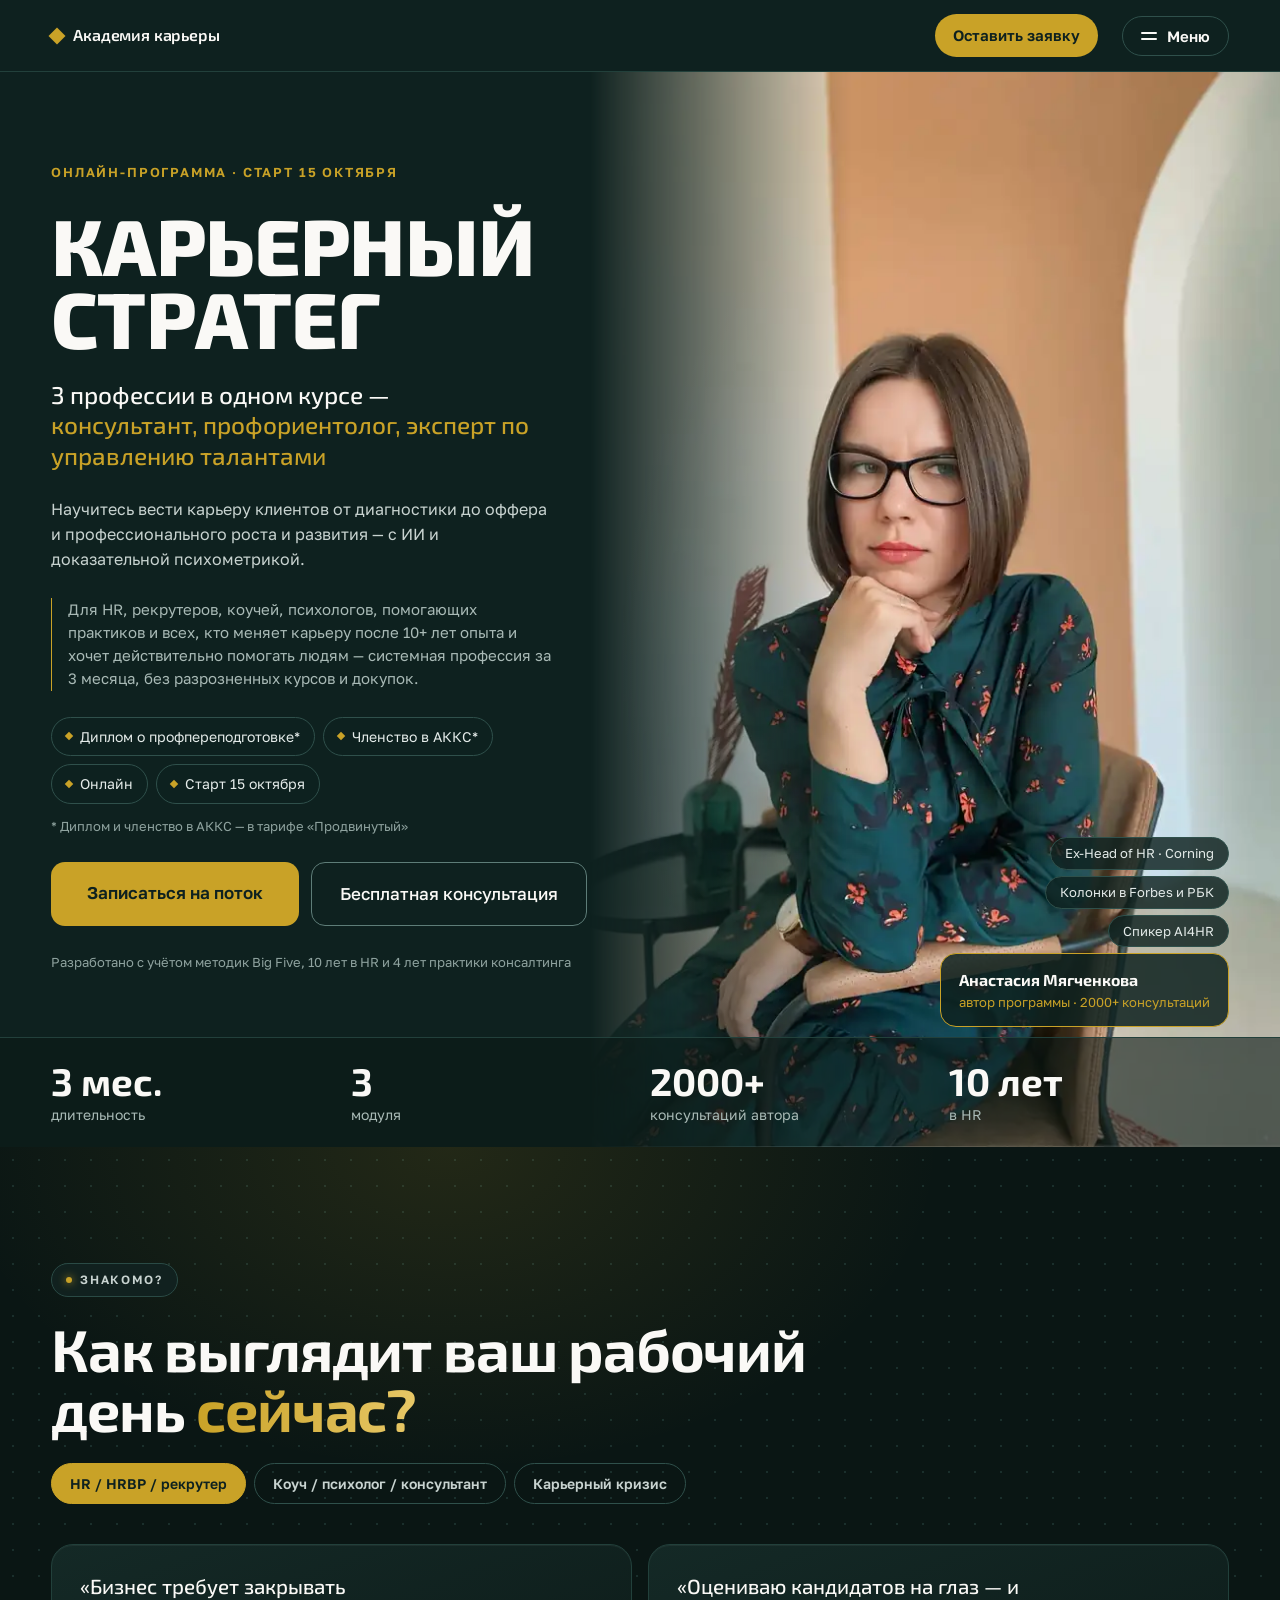
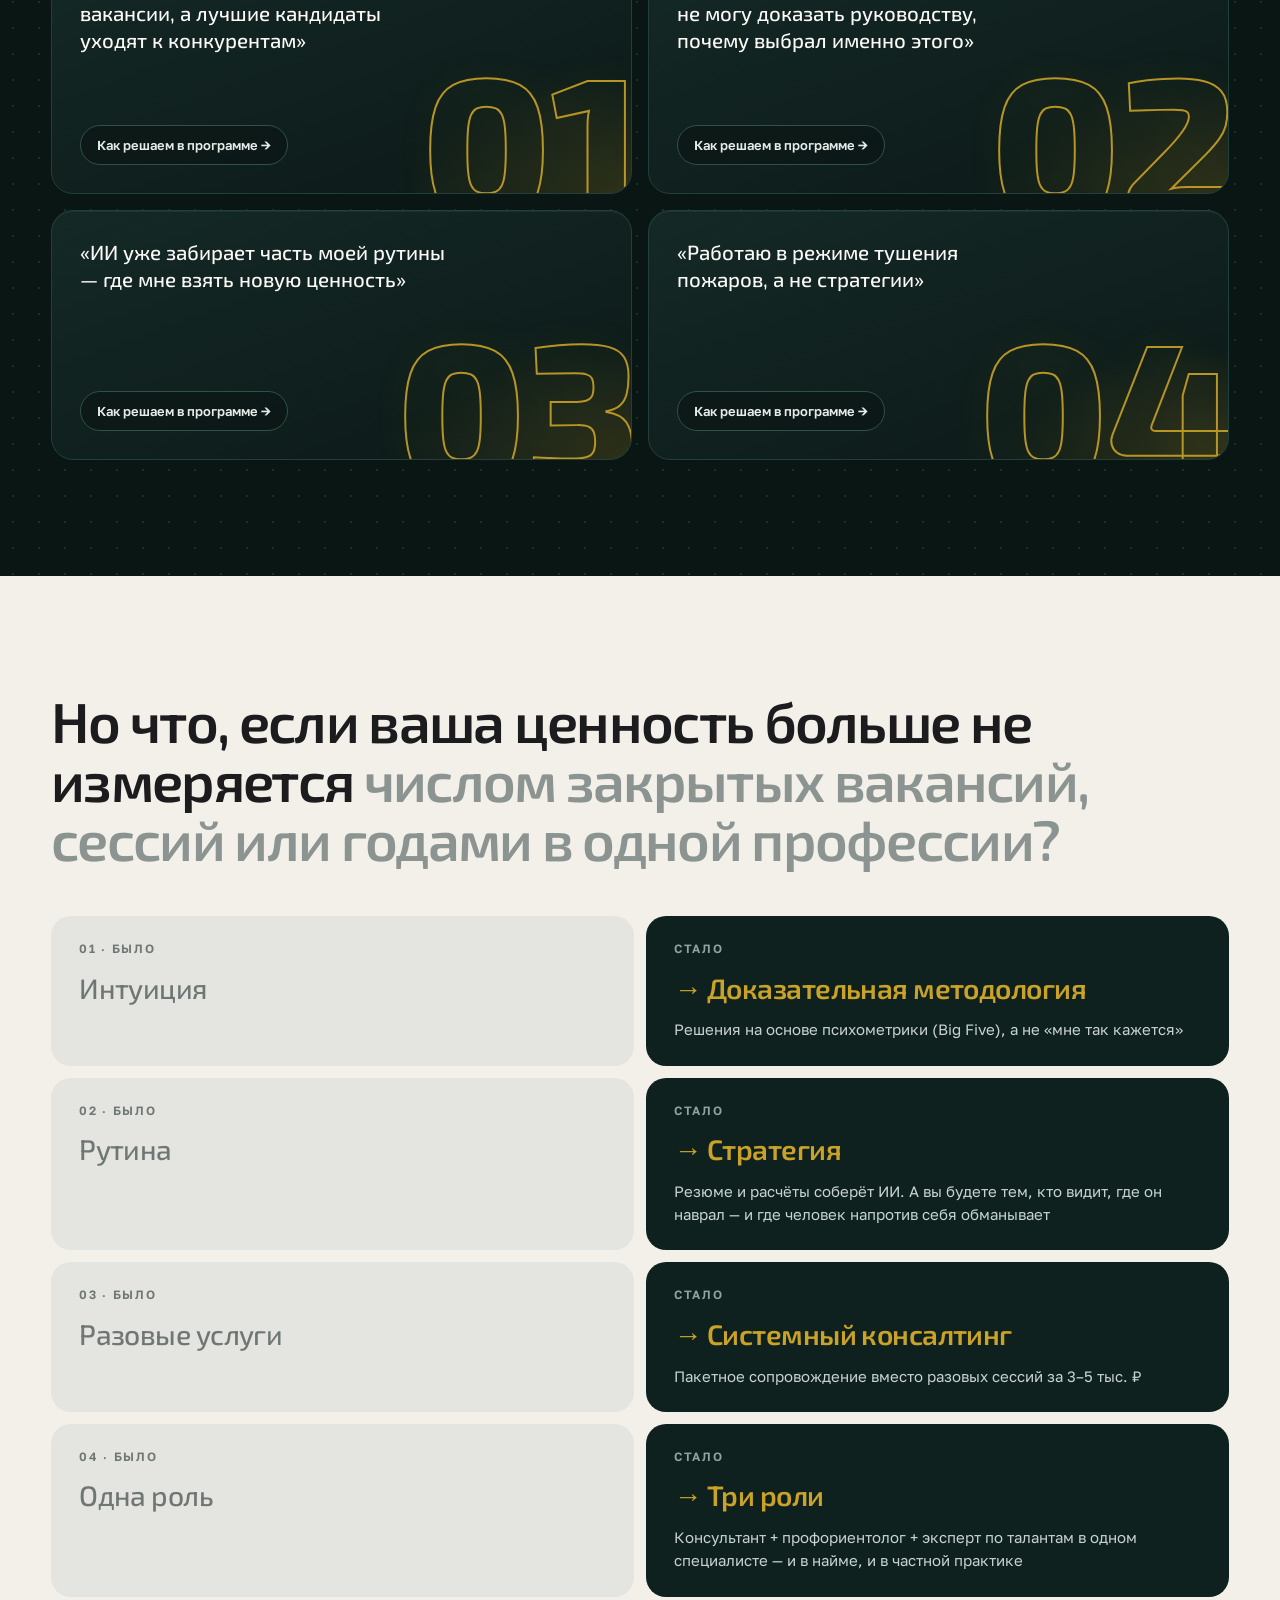
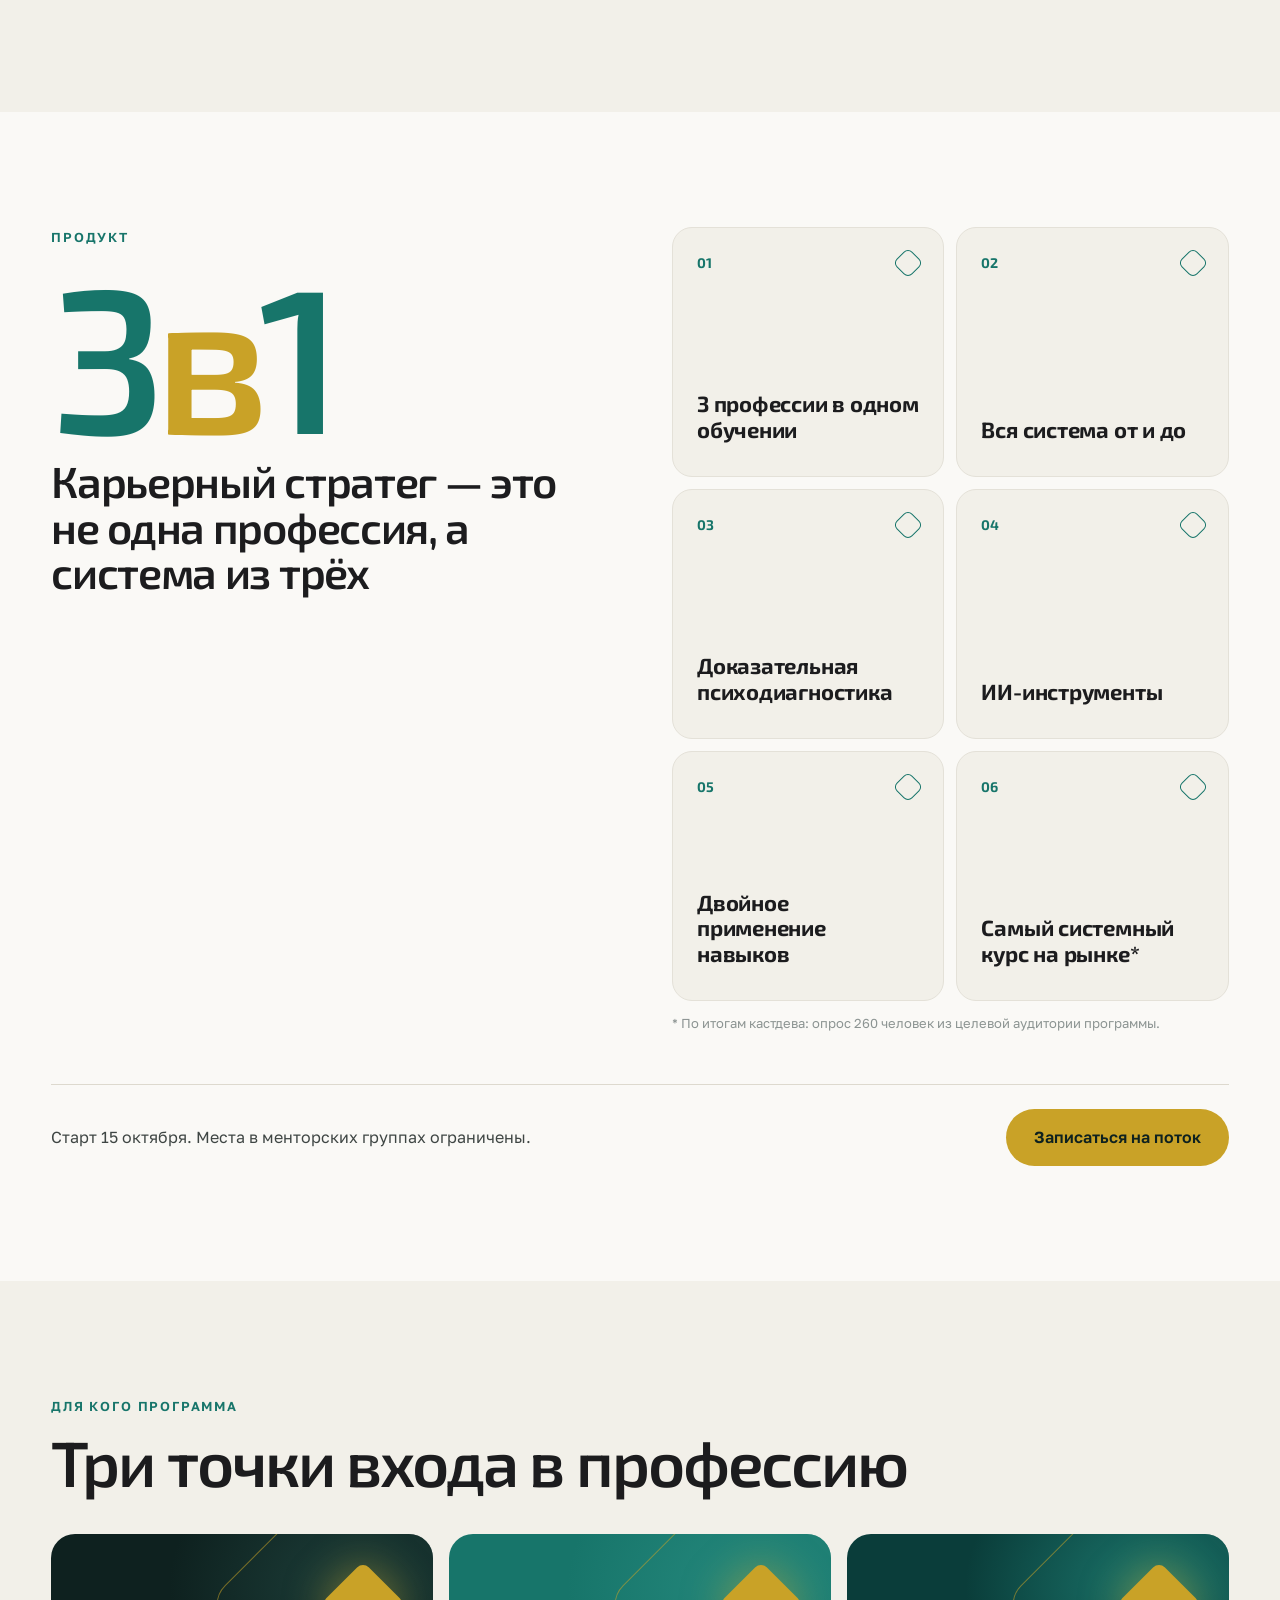
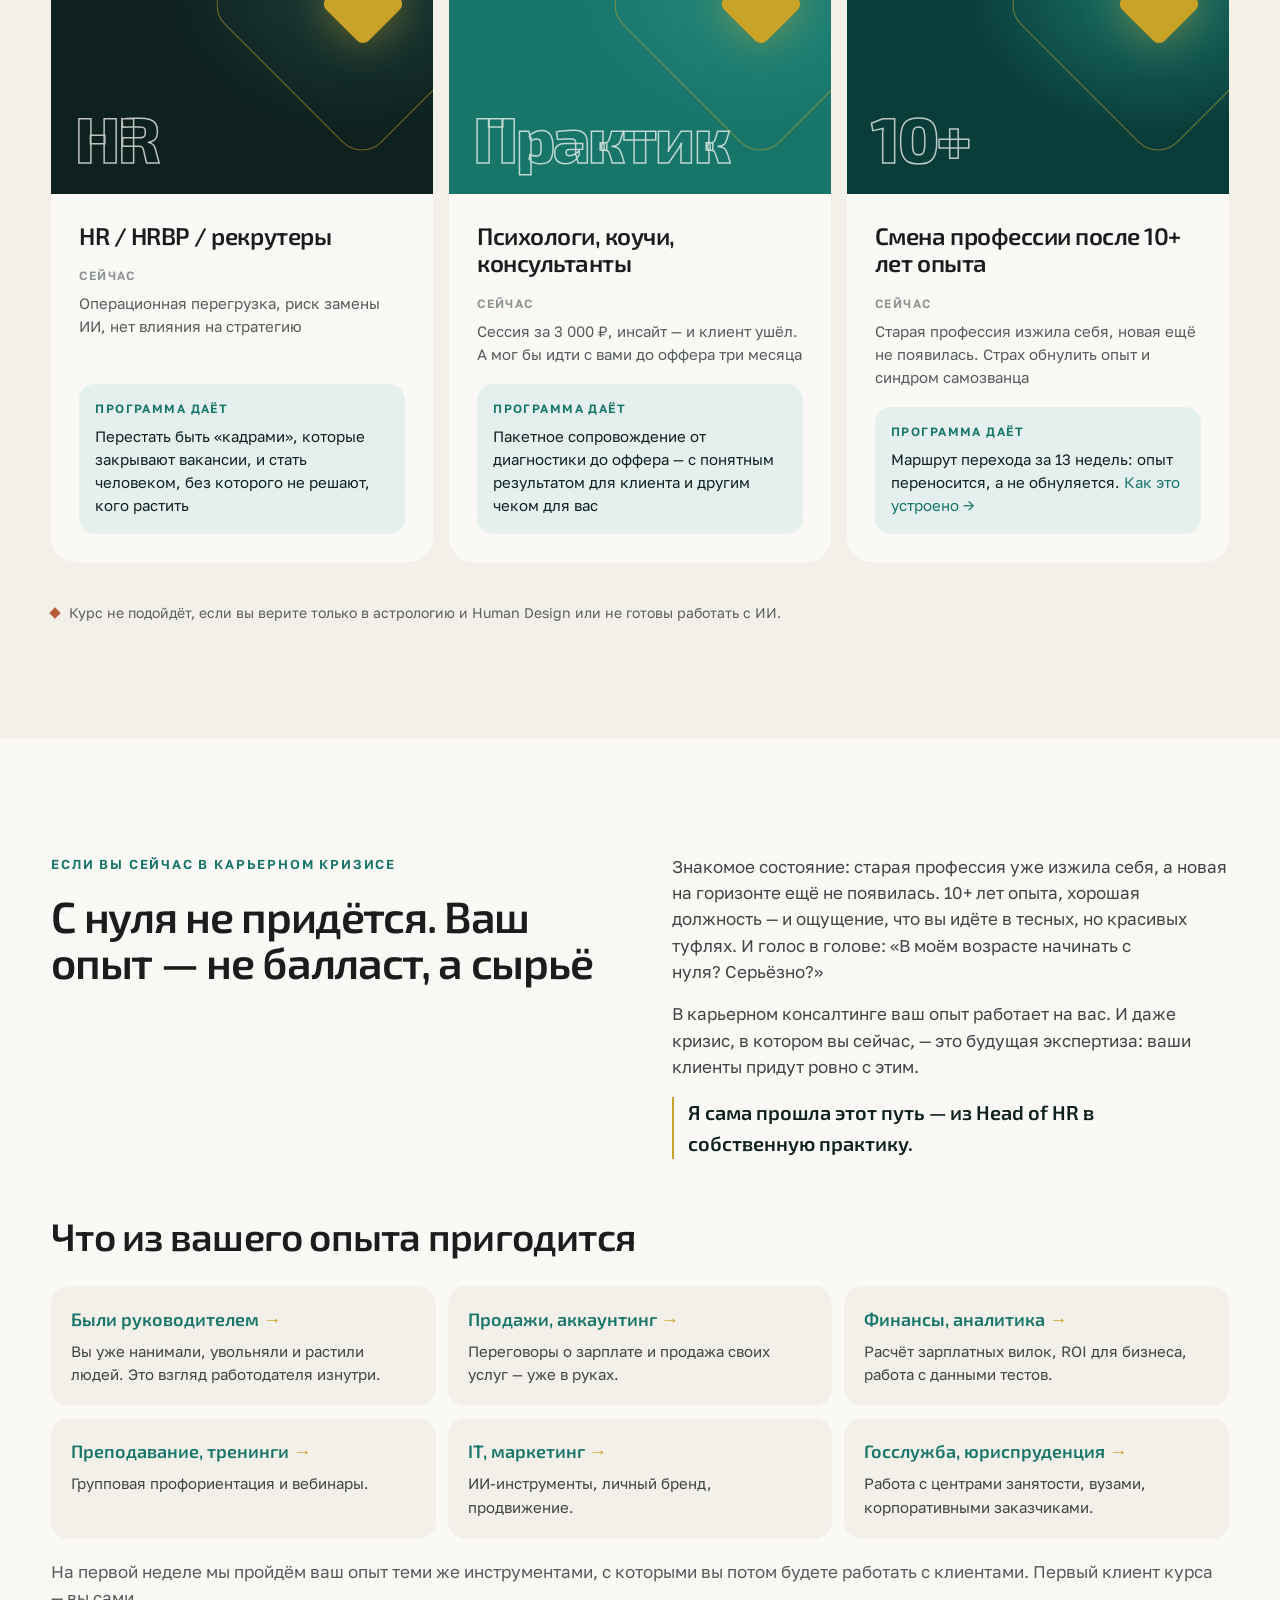
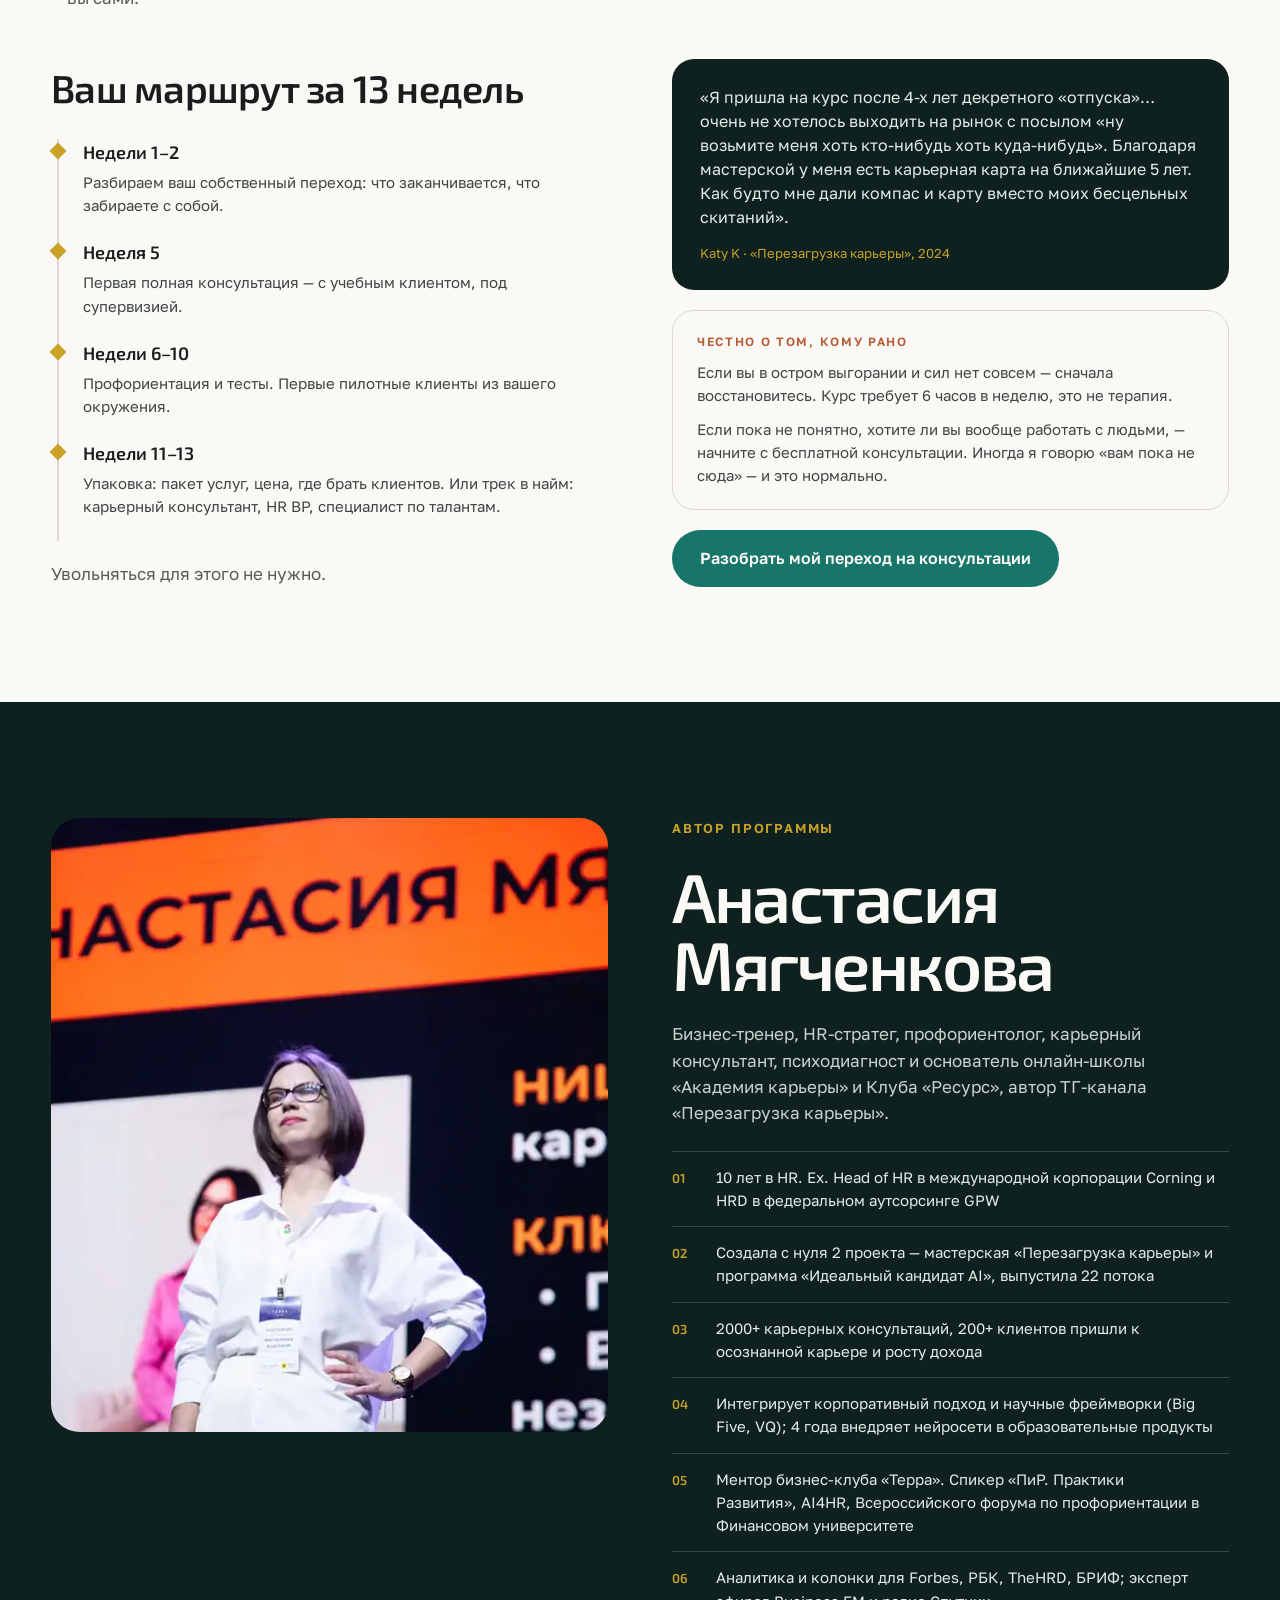
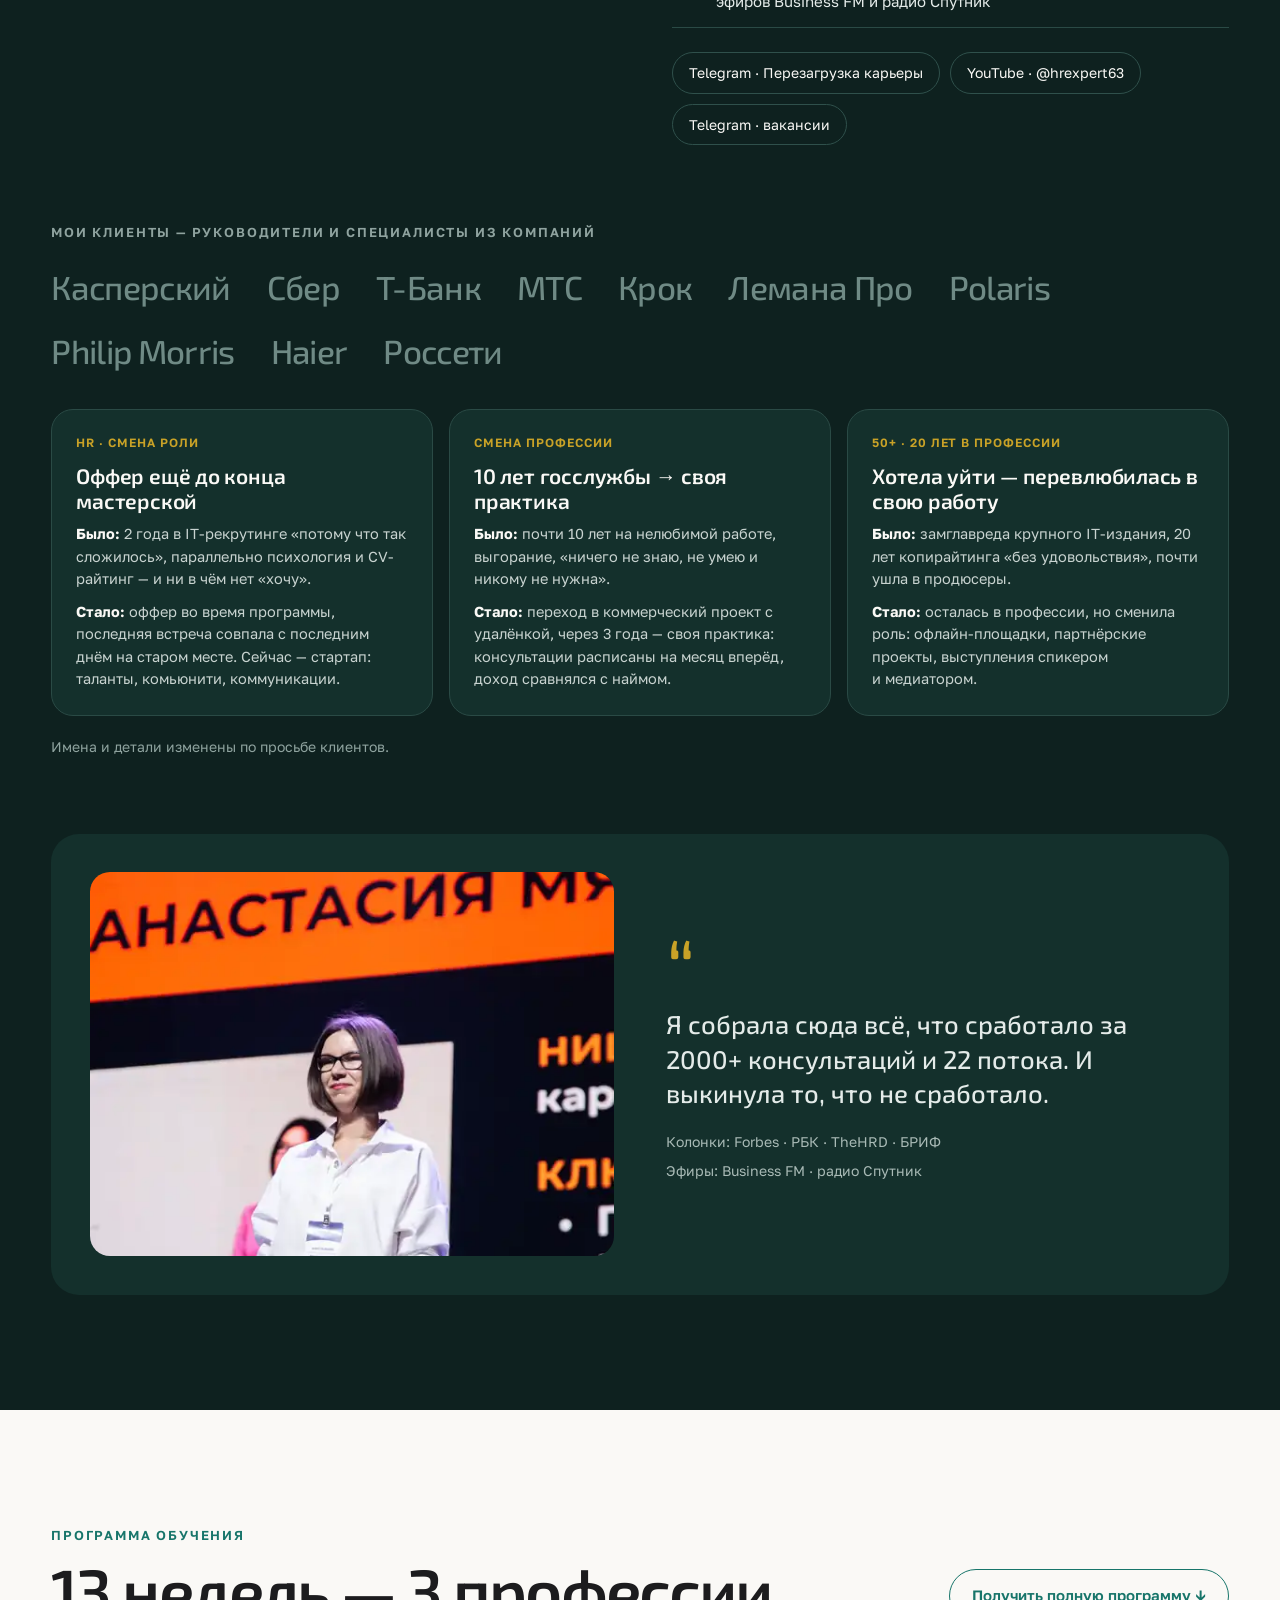
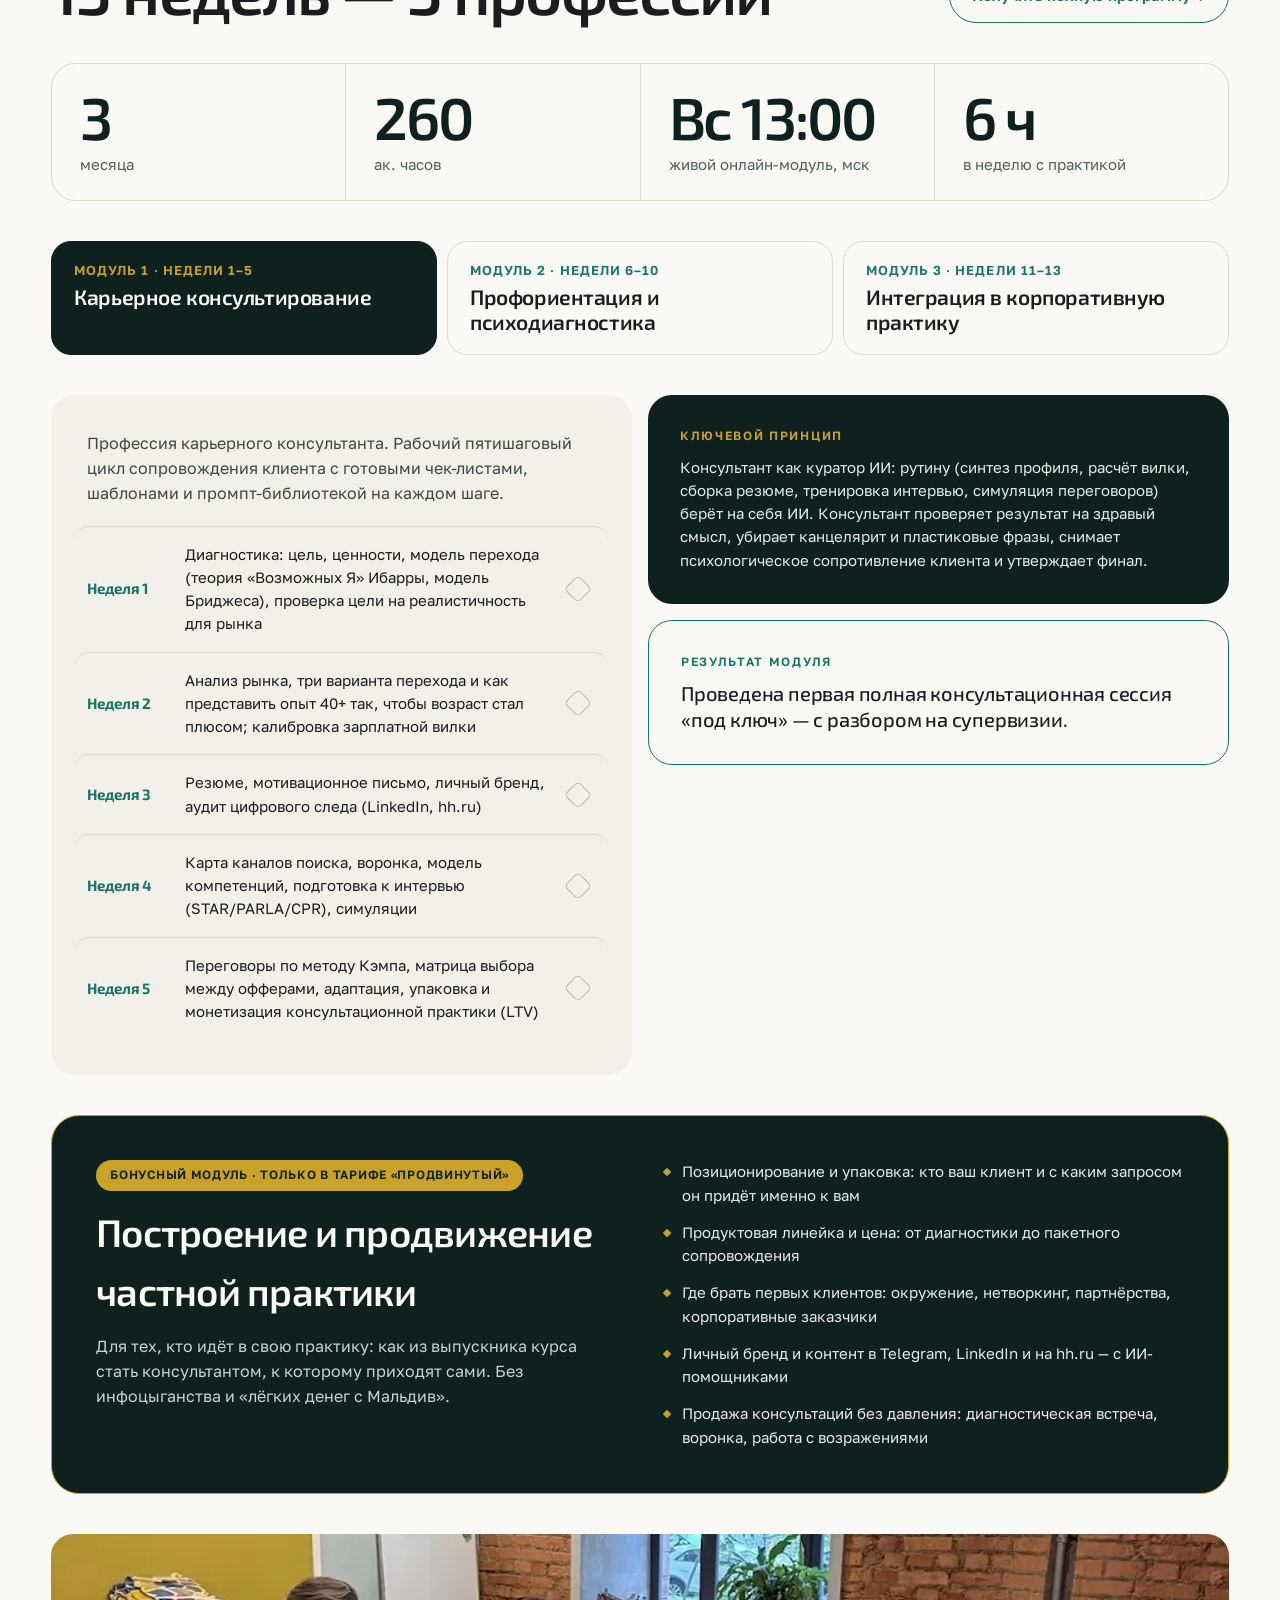
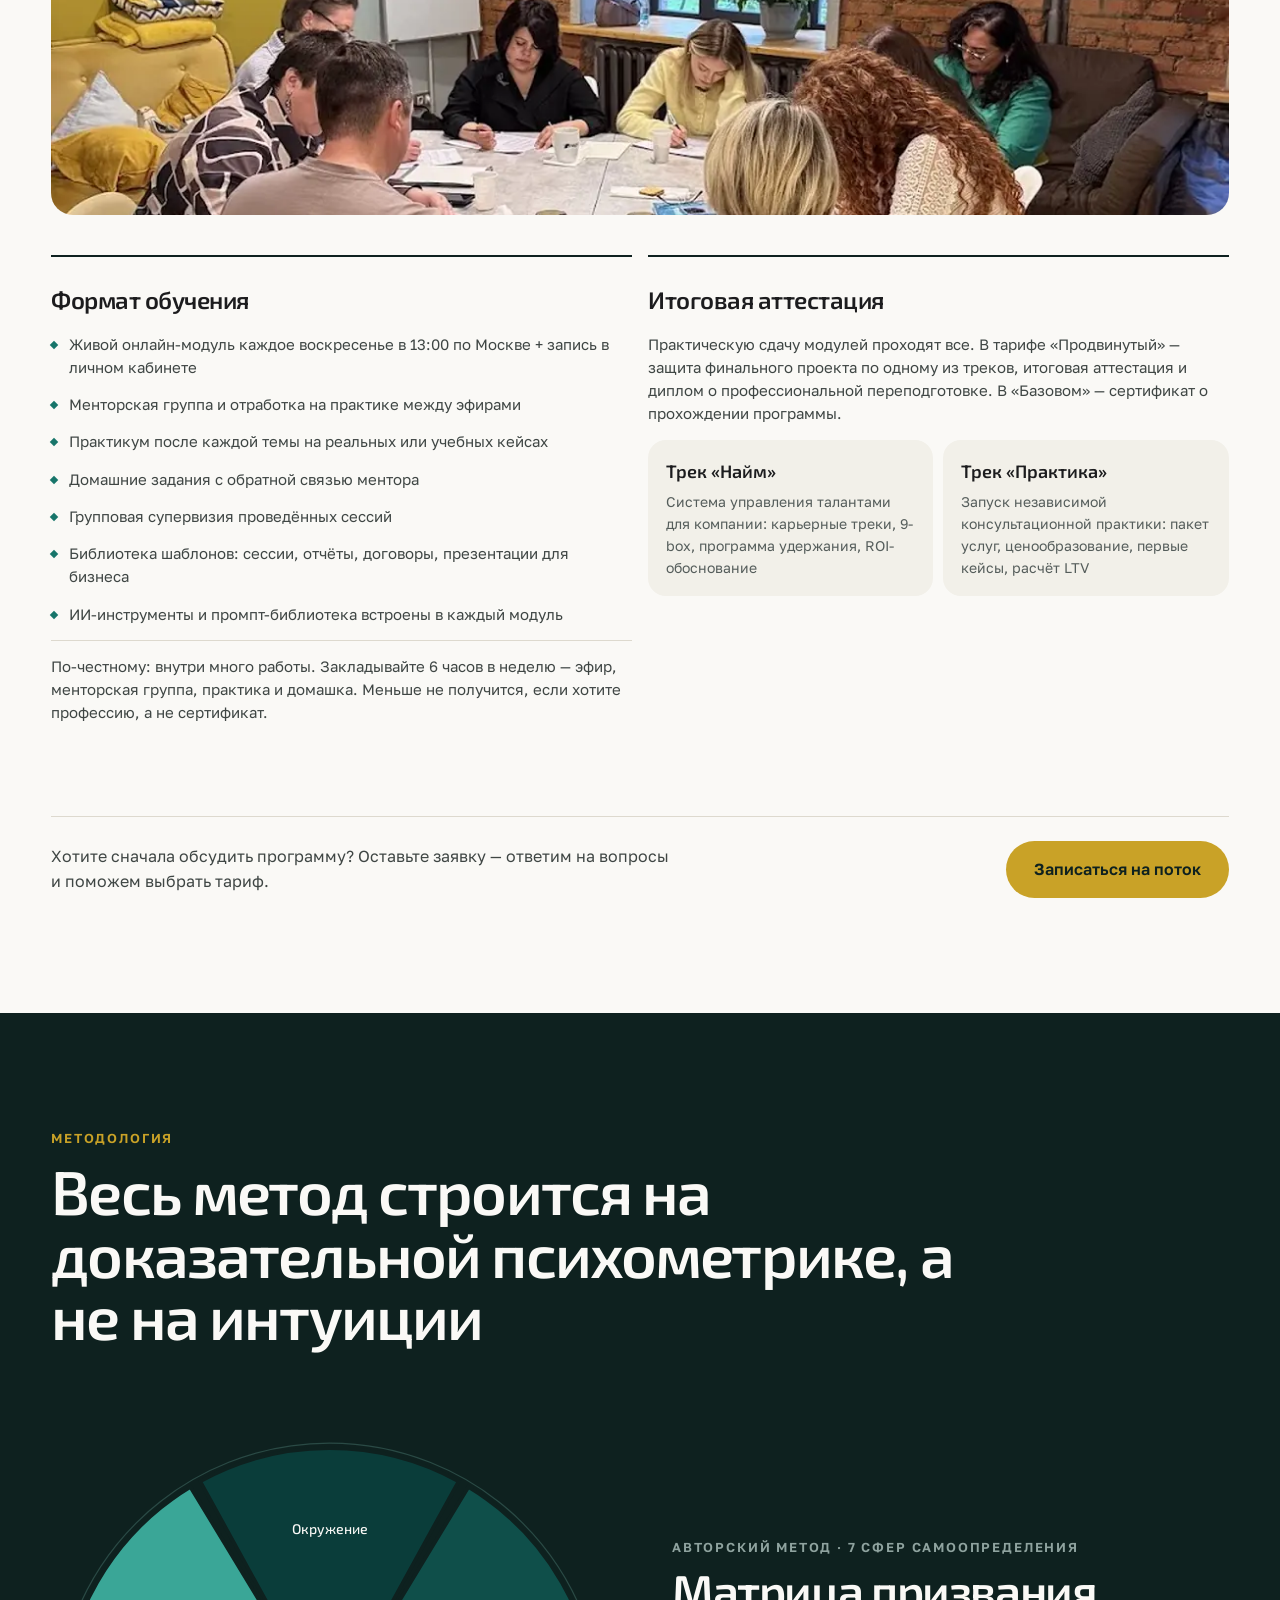
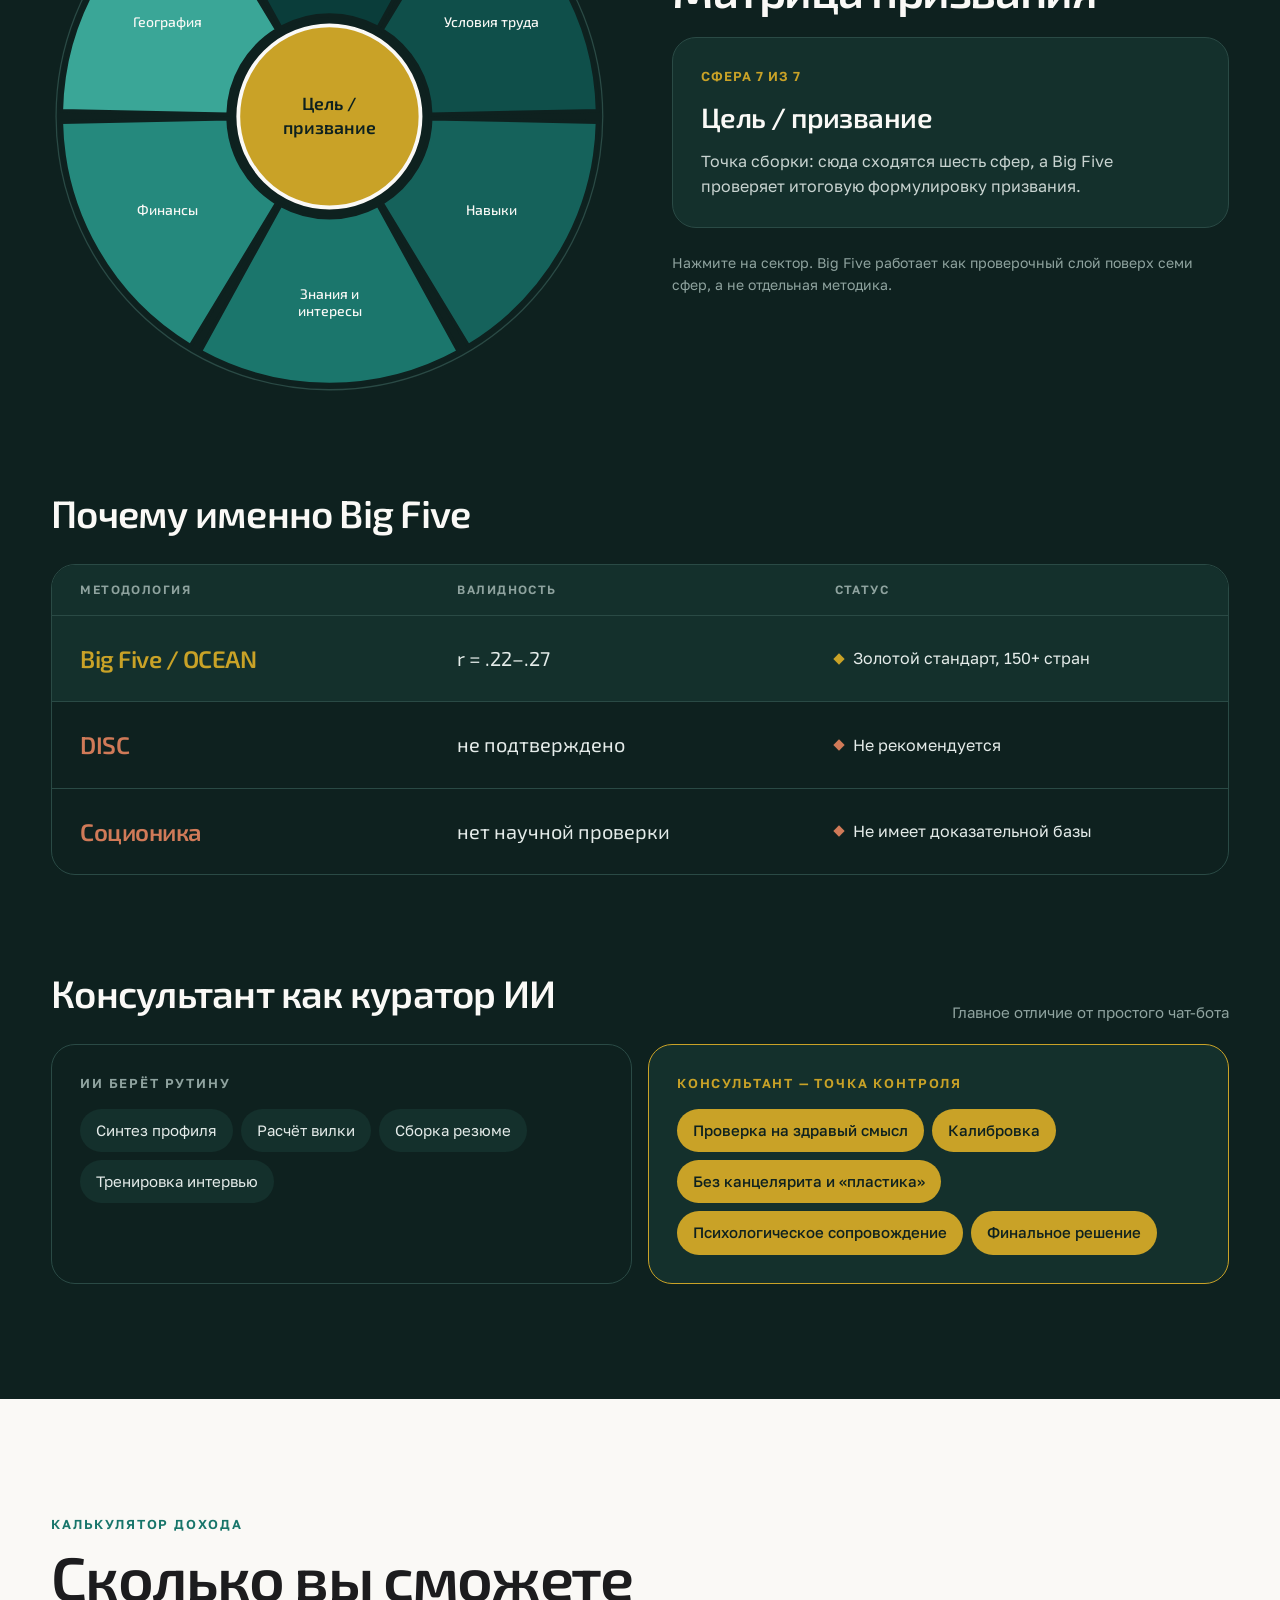
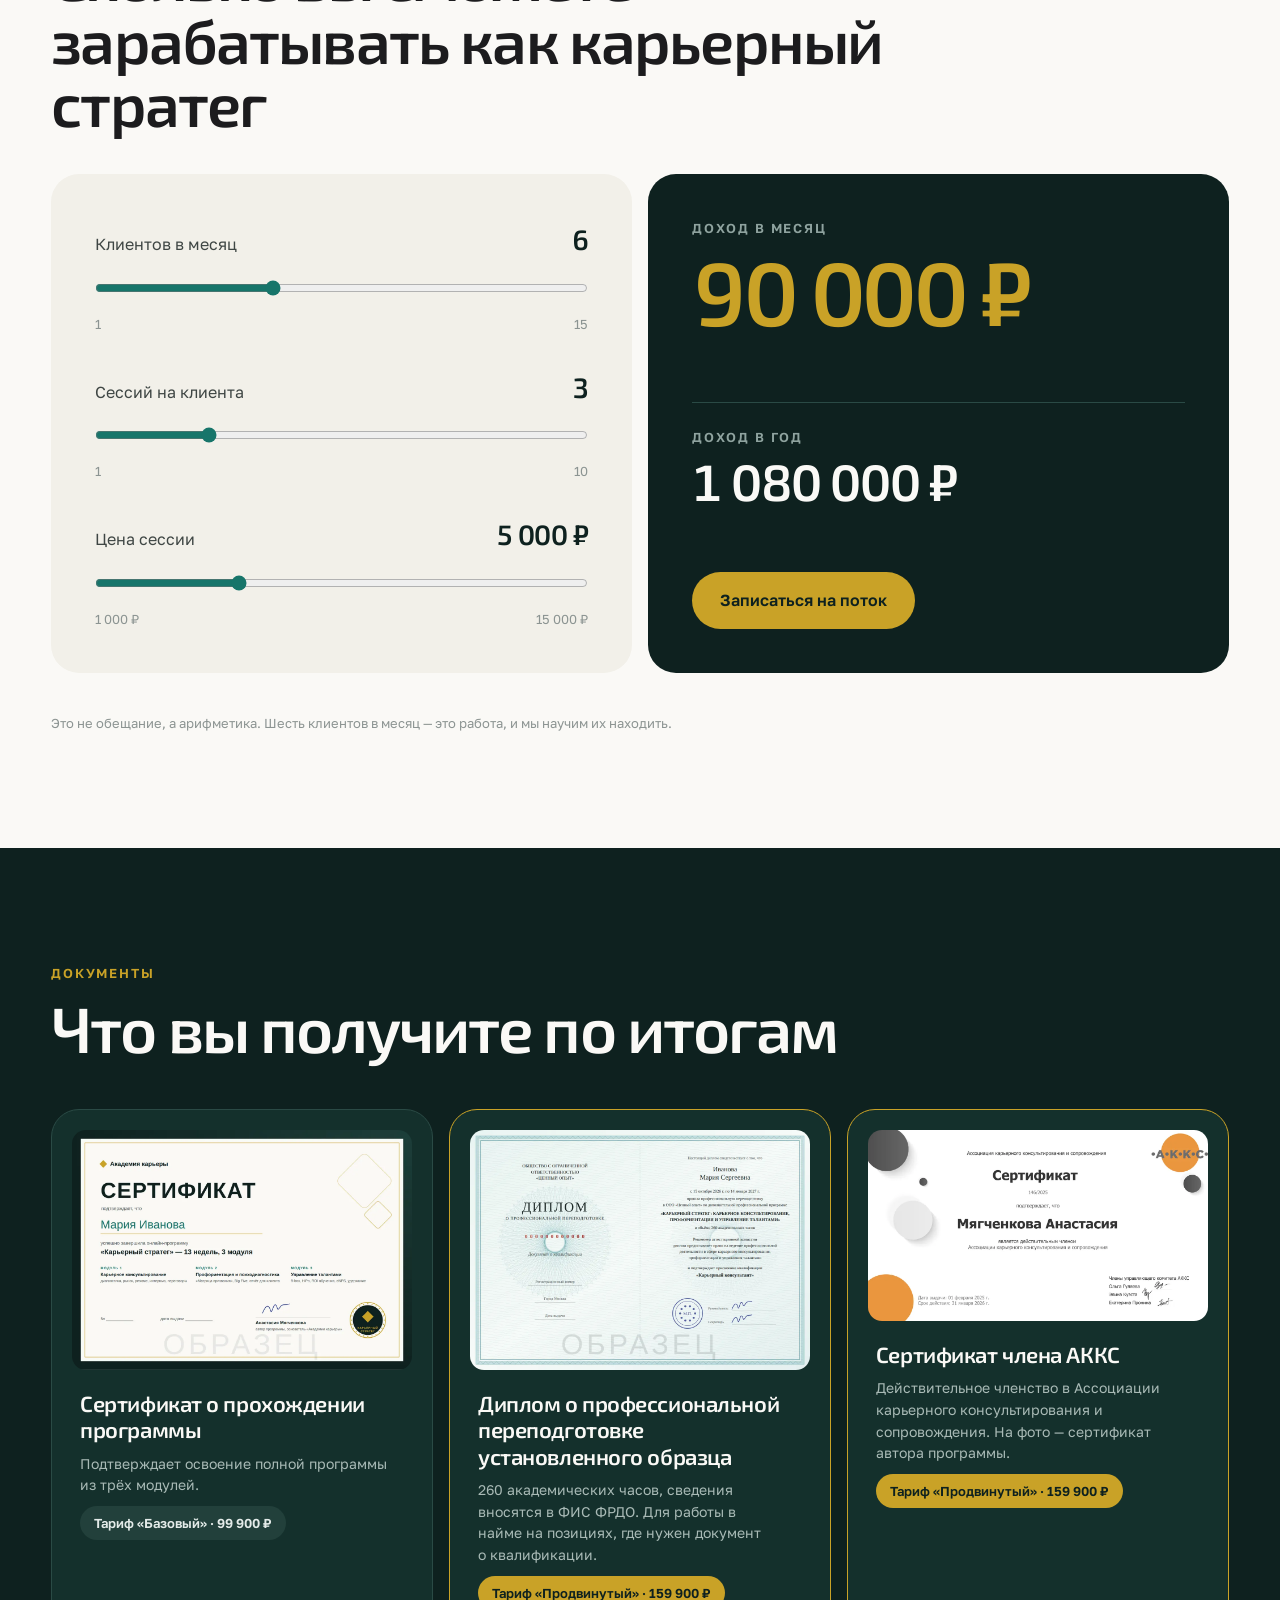
==== commit 31f8492d: "Заголовок методологии без упоминания конкурентов Co-Authored-By: Claude Sonnet 5.5 <noreply@anthropi" ====
--- a/index.html
+++ b/index.html
@@ -513,7 +513,7 @@
   <div class="wrap stack-method">
     <div class="stack-12">
       <span class="eyebrow eyebrow--gold">Методология</span>
-      <h2 class="h2 h2--method">Конкуренты почти не говорят о психометрике — мы строим на ней весь метод</h2>
+      <h2 class="h2 h2--method">Весь метод строится на доказательной психометрике, а не на интуиции</h2>
     </div>
     <div class="split-420 split--center">
       <div class="matrix" id="matrix">
@@ -720,7 +720,6 @@
         <blockquote>«Точка А: не знаю, что хочу, но точно не хочу обратно в найм. Заработка нет… Определилась с тем, что буду продавать, нашла первых клиентов. Ушли сомнения по возврату в найм».</blockquote>
         <figcaption>Ольга П. · наставничество в бизнес-клубе «Терра», 2025</figcaption>
       </figure>
-      <figure class="review review--photo"><img class="scene" src="img/scene-club.webp" alt="Участники программ и Клуба «Ресурс» с Анастасией Мягченковой" width="900" height="675" loading="lazy"></figure>
       <figure class="review">
         <blockquote>«Я пришла на курс после 4-х лет декретного «отпуска»… В выборе работы раньше я всегда была как будто объектом, а не субъектом. Благодаря мастерской у меня есть карьерная карта на ближайшие 5 лет».</blockquote>
         <figcaption>Katy K · «Перезагрузка карьеры», 2024</figcaption>
@@ -774,6 +773,7 @@
       <span class="eyebrow">Вопросы</span>
       <h2 class="h2">Частые вопросы</h2>
       <a class="btn-pill btn-pill--teal btn-pill--lg" href="#apply" data-cta="main">Записаться на поток</a>
+      <img class="scene scene--faq" src="img/scene-consult.webp" alt="Анастасия Мягченкова разбирает запрос участницы" width="800" height="600" loading="lazy">
     </div>
     <div class="faq">
       <div class="faq__item is-open"><button type="button" aria-expanded="true"><span>Будет ли курс полезен лично мне, если я уже работаю в HR?</span><i></i></button><p>Да. Программа даёт то, чего обычно не хватает в операционном HR: доказательную психометрику, ИИ-инструменты на каждом этапе и язык бизнеса — ROI, eNPS, удержание.</p></div>
@@ -799,7 +799,6 @@
       <h2 class="h2 h2--author">Три профессии за 3 месяца — в одной программе</h2>
       <p class="apply__note">Оставьте заявку — менеджер свяжется, ответит на вопросы и поможет выбрать тариф.</p>
       <div class="cd cd--outline js-timer-block" data-countdown="cells"></div>
-      <img class="scene" src="img/scene-consult.webp" alt="Анастасия Мягченкова разбирает запрос участницы" width="800" height="600" loading="lazy">
     </div>
     <div class="apply__card">
       <form class="form" id="apply-form" novalidate>
--- a/styles.css
+++ b/styles.css
@@ -542,5 +542,6 @@
 .review--photo .scene{border-radius:0}
 .apply .scene{max-width:420px;aspect-ratio:auto;height:clamp(200px,18vw,280px)}
 @media (max-width:700px){.scene--wide{height:240px}}
-.review--photo .scene{aspect-ratio:auto;height:auto;object-position:50% 20%}
-.apply .scene{object-position:50% 30%}
+.scene--faq{aspect-ratio:4/3;height:auto;max-width:380px;object-position:50% 30%}
+.scene--strip{aspect-ratio:auto;height:clamp(200px,24vw,320px);object-position:50% 18%}
+@media (max-width:700px){.scene--faq{max-height:220px}.scene--strip{height:220px}}
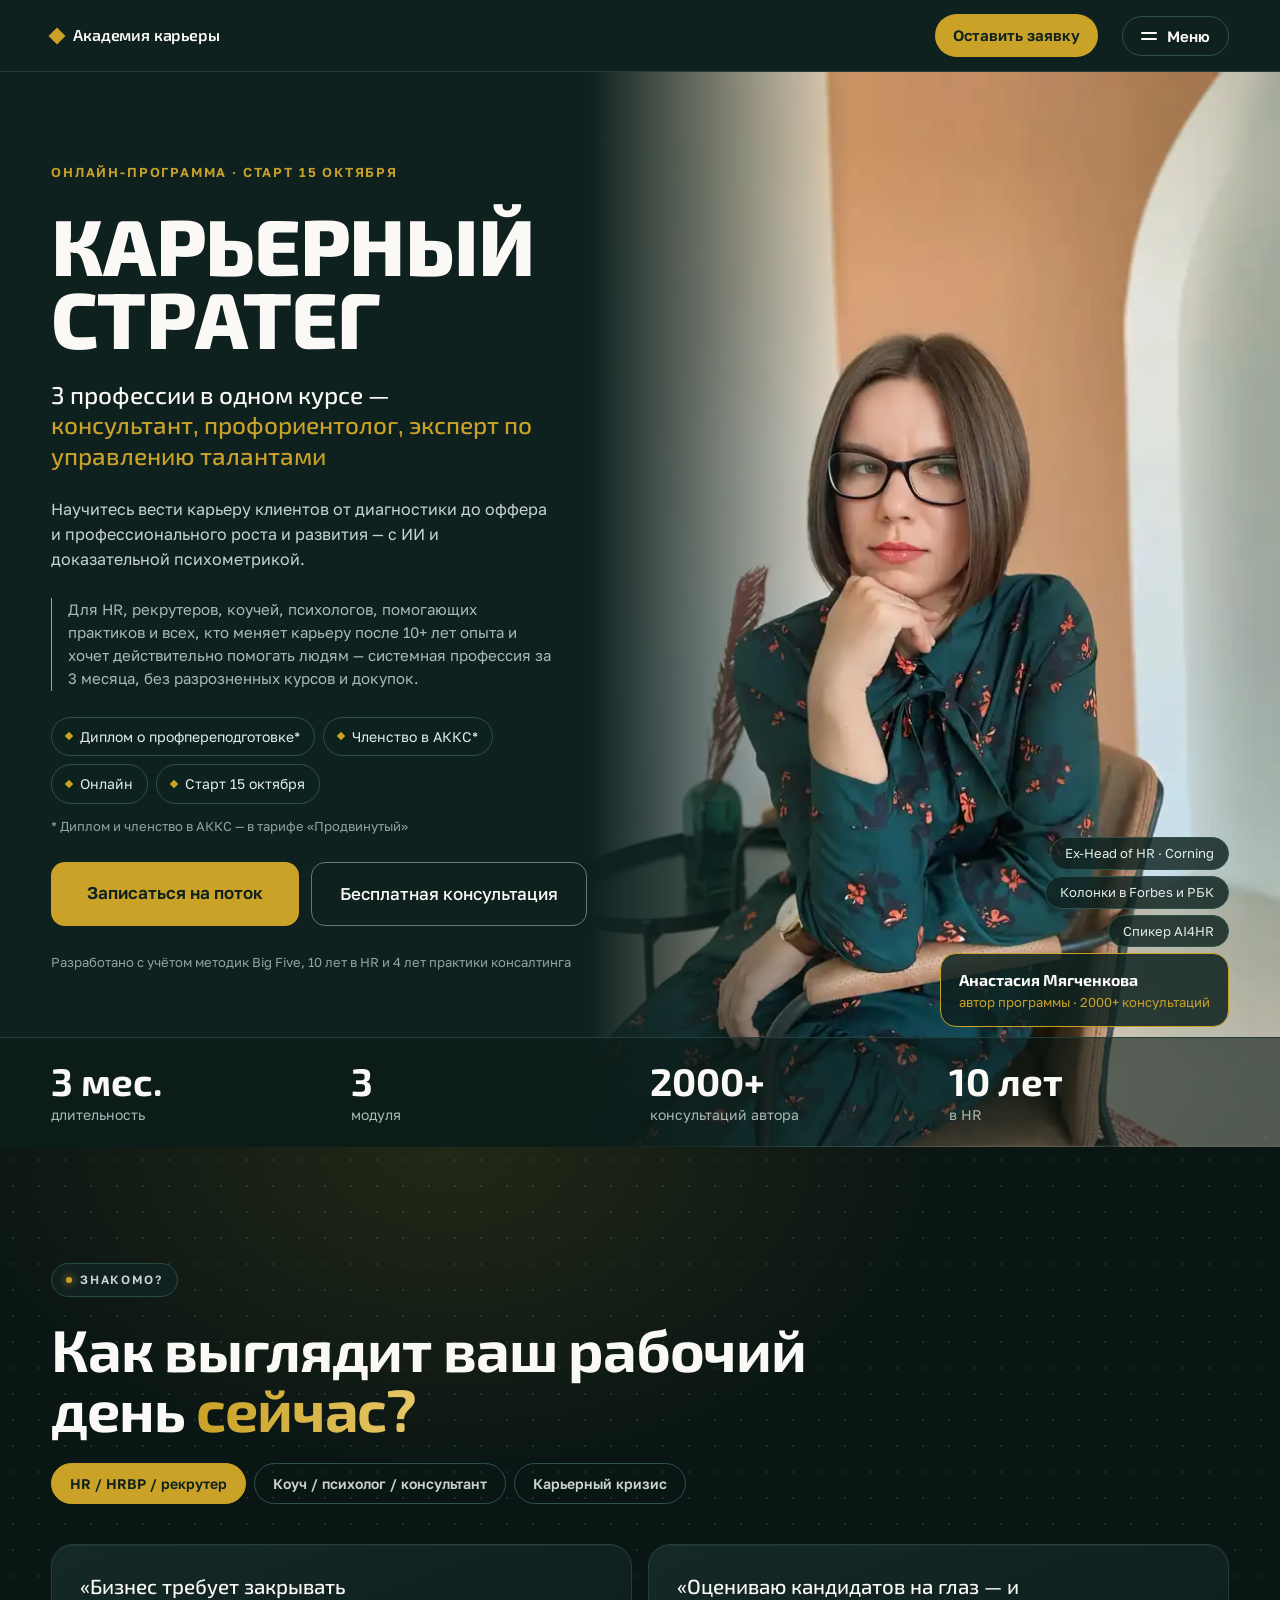
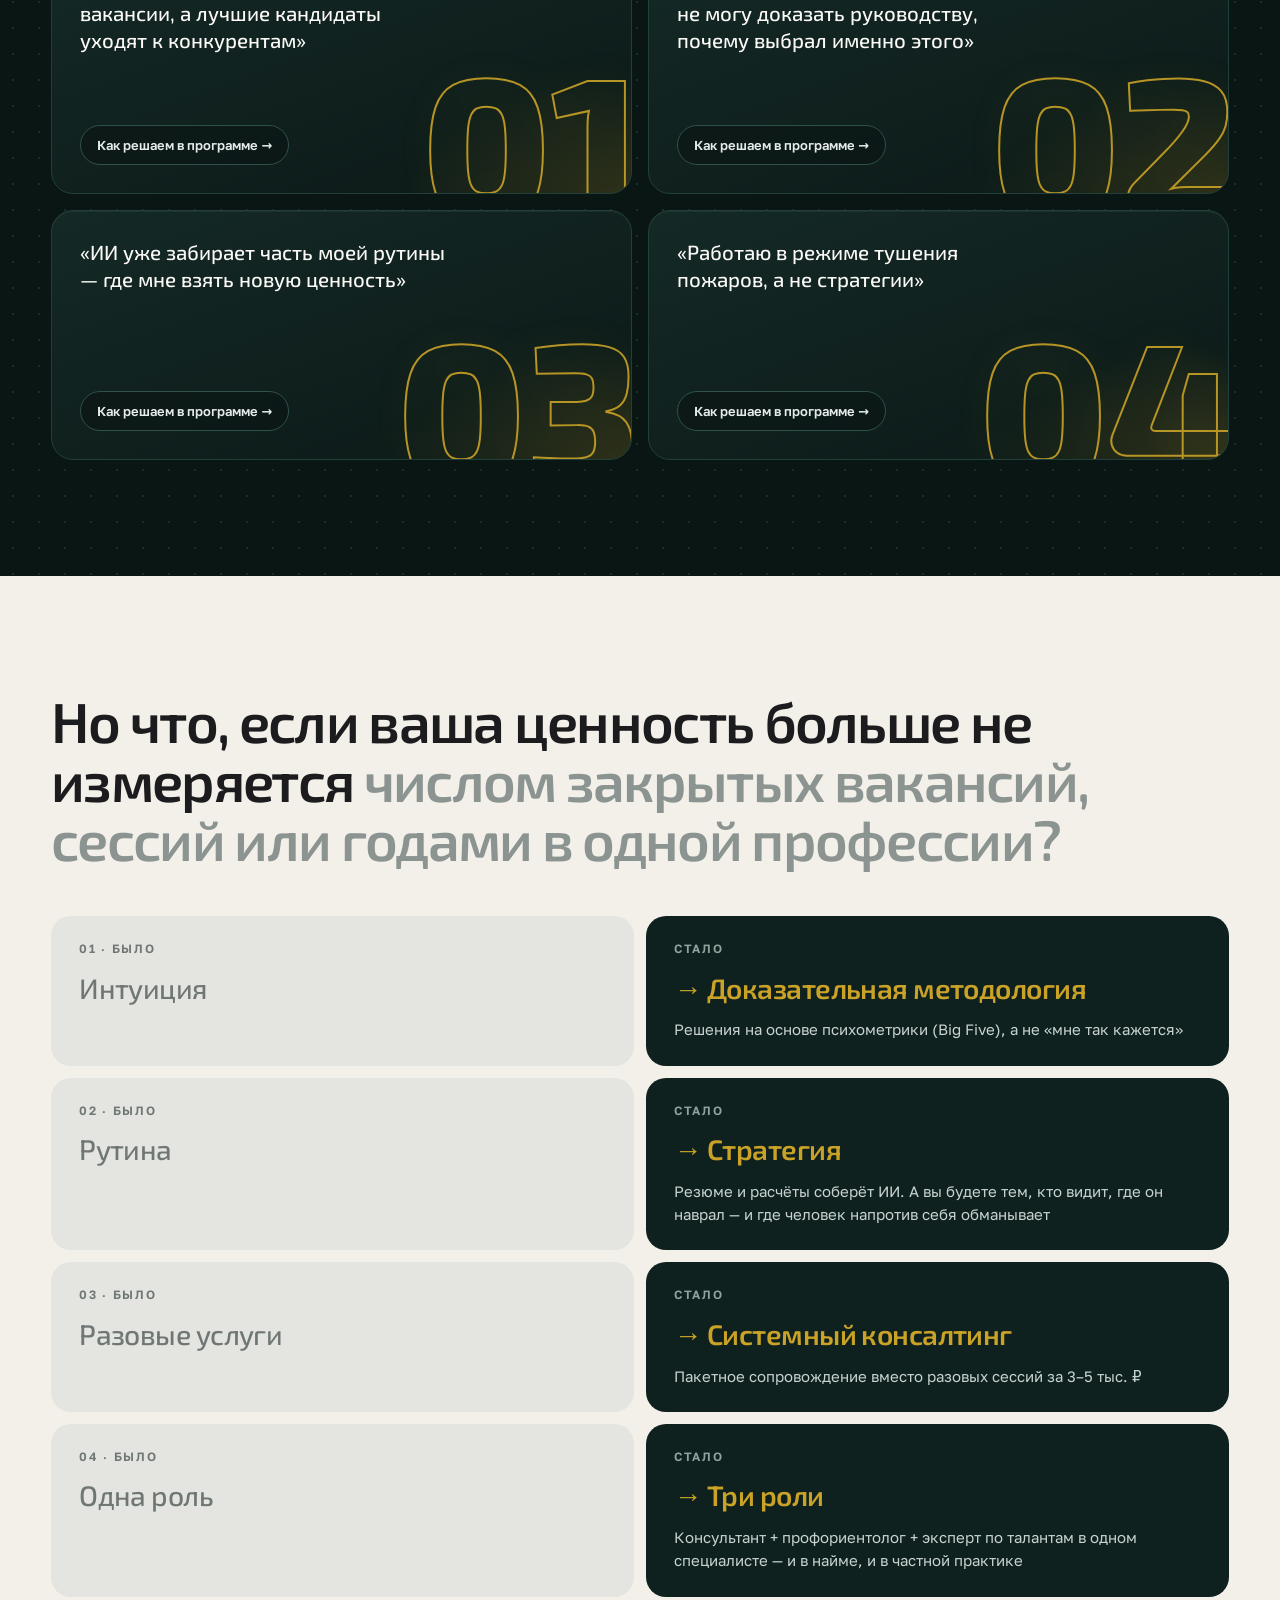
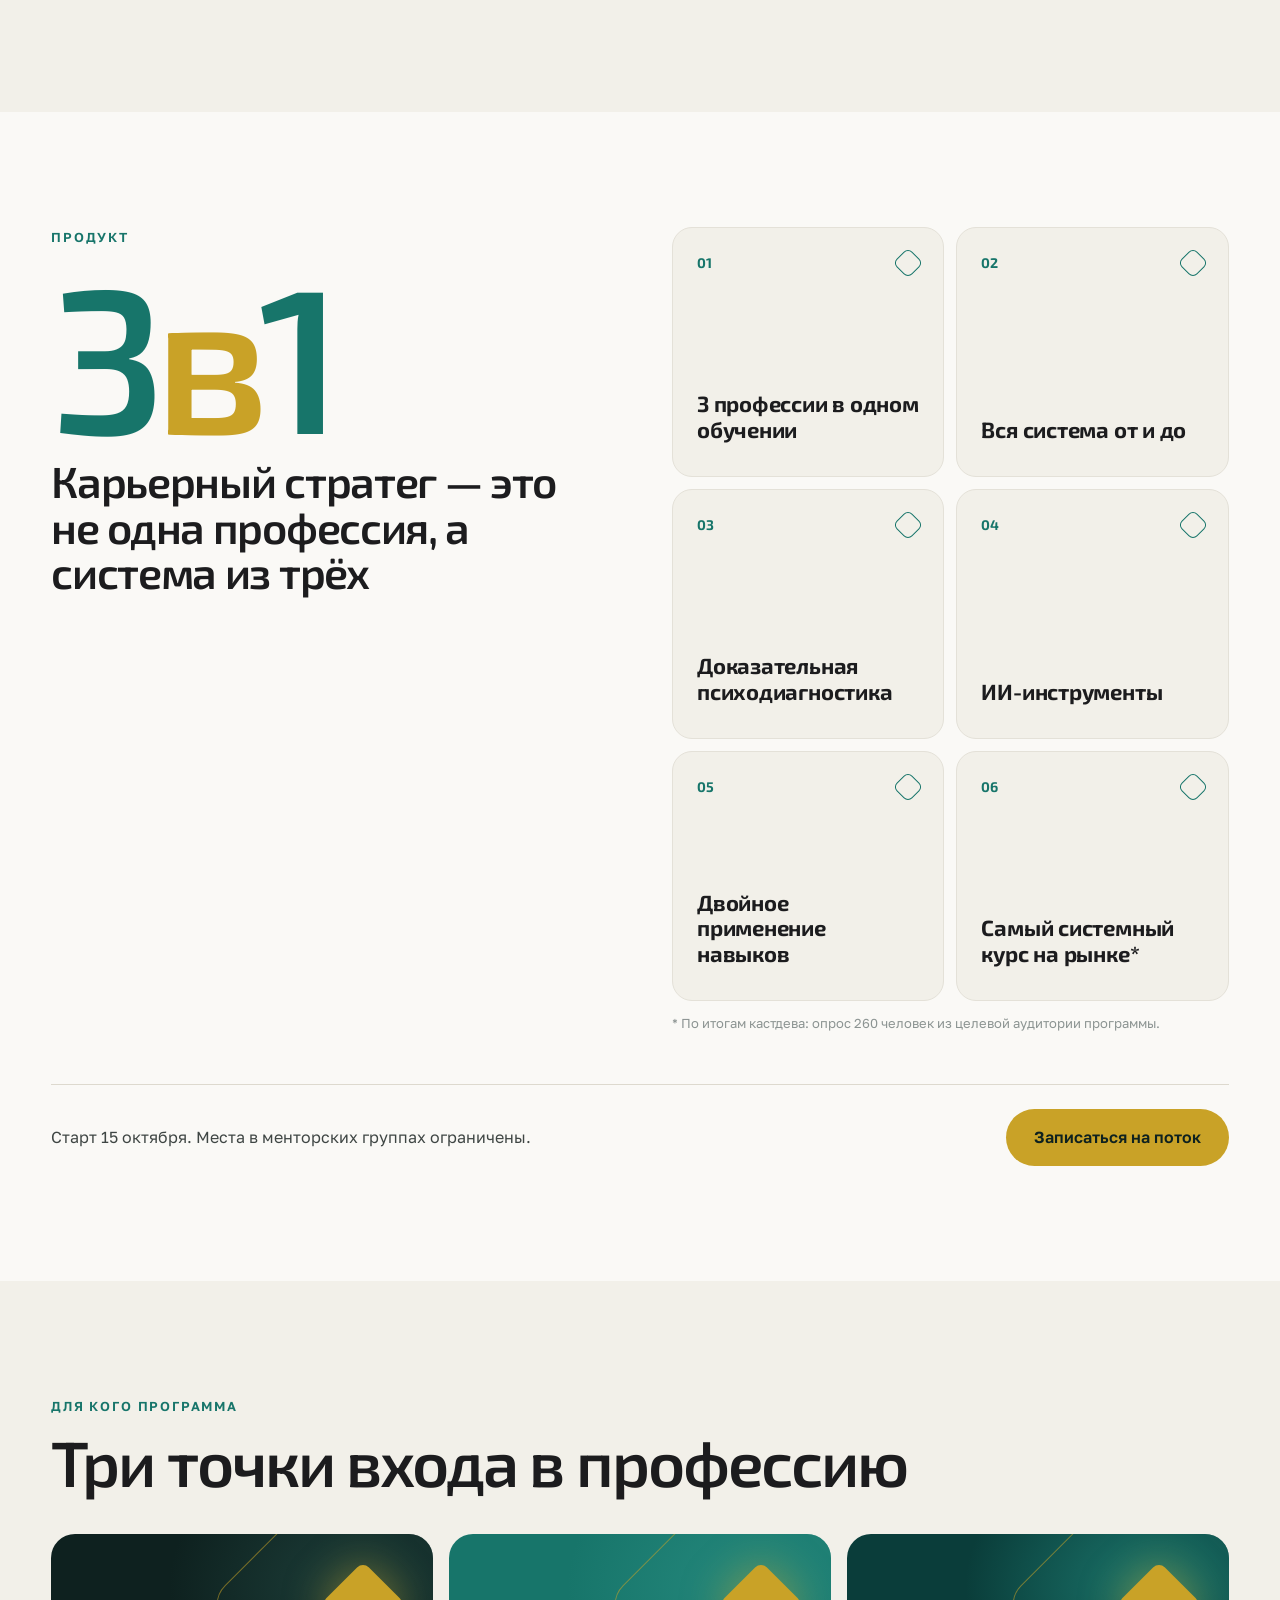
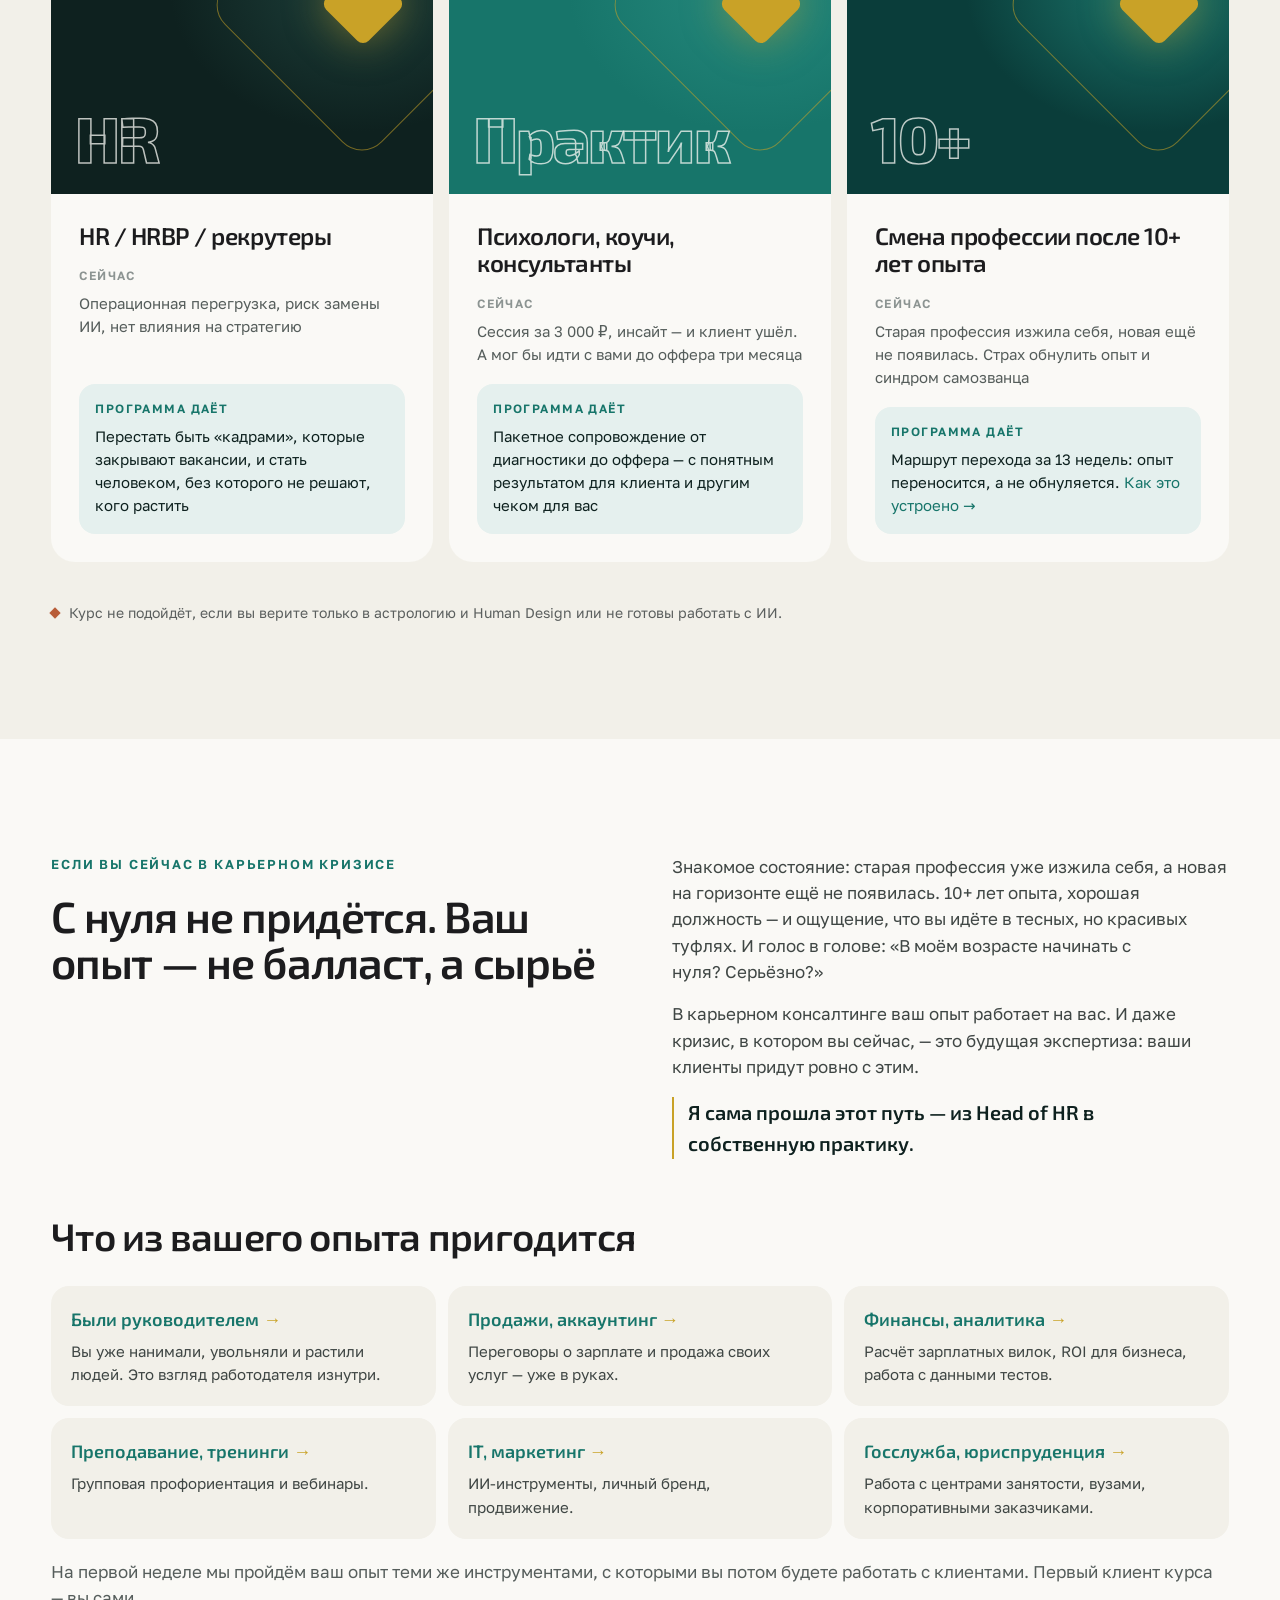
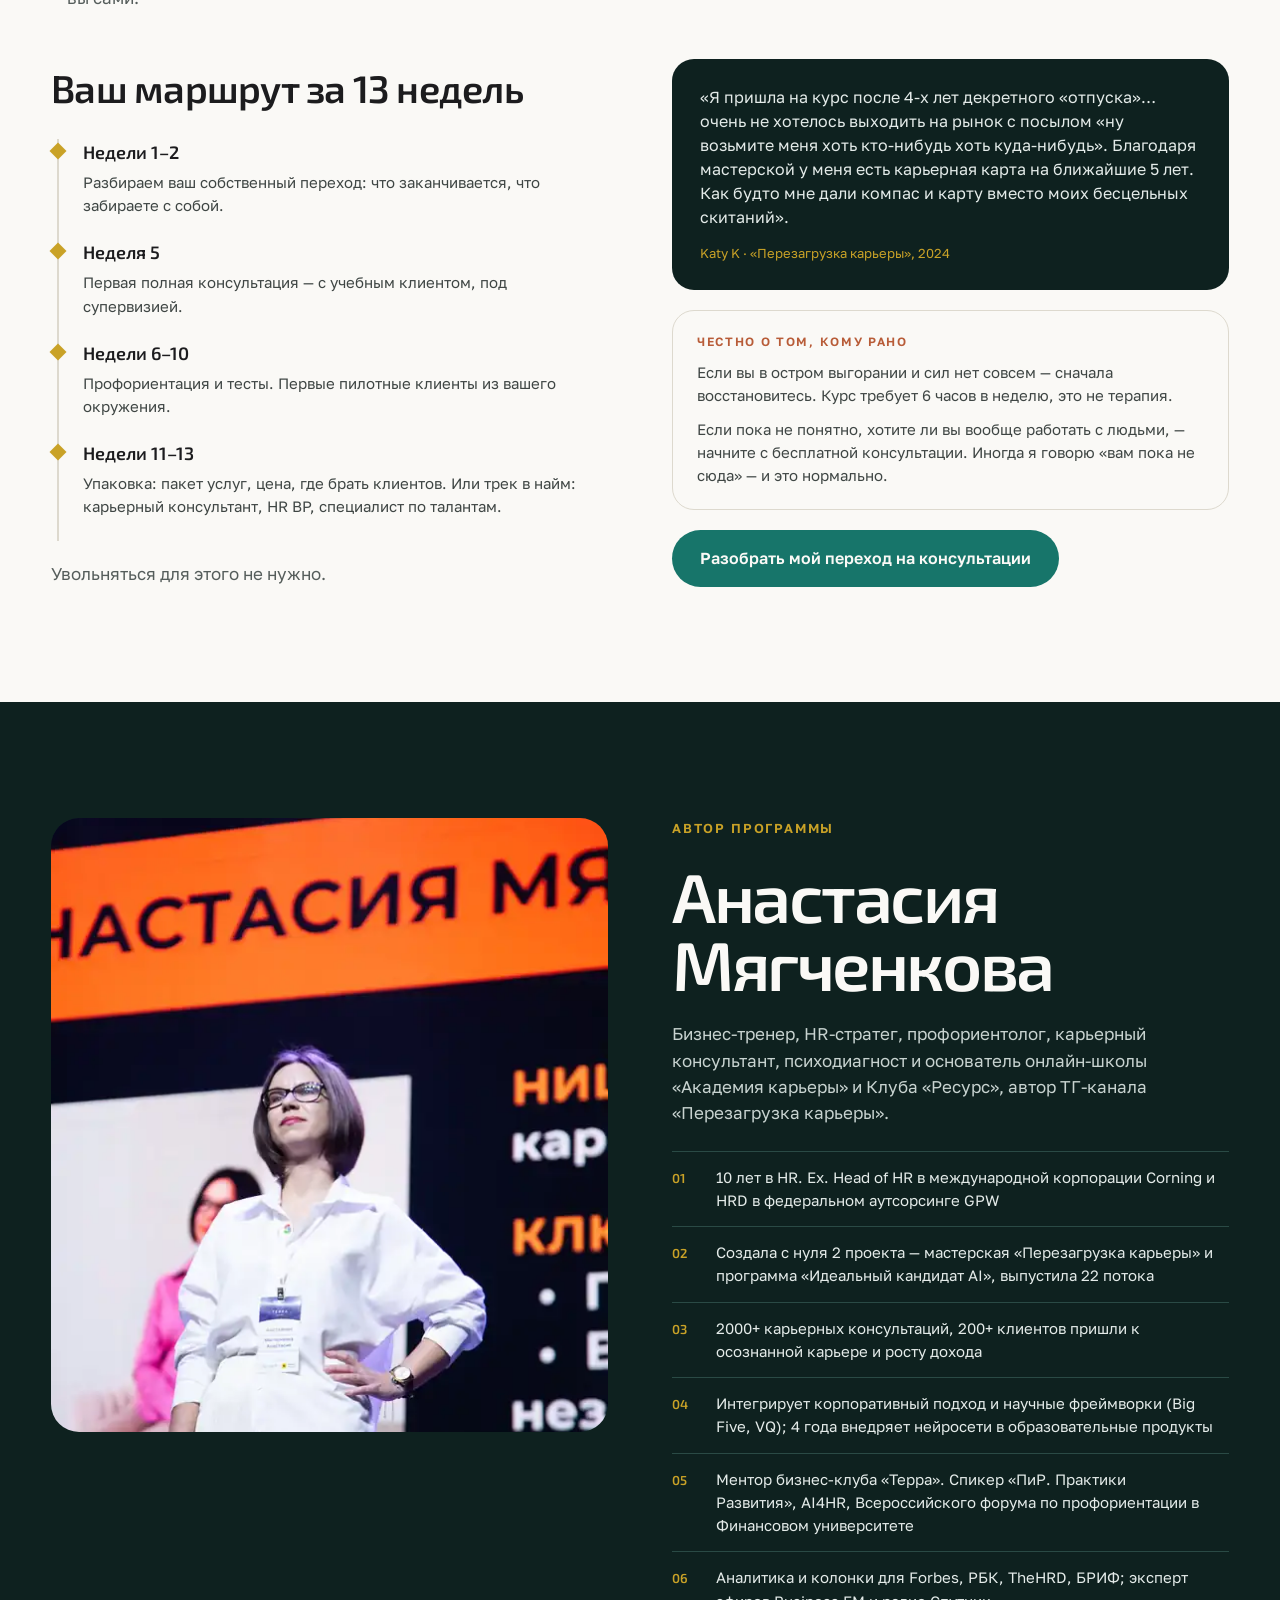
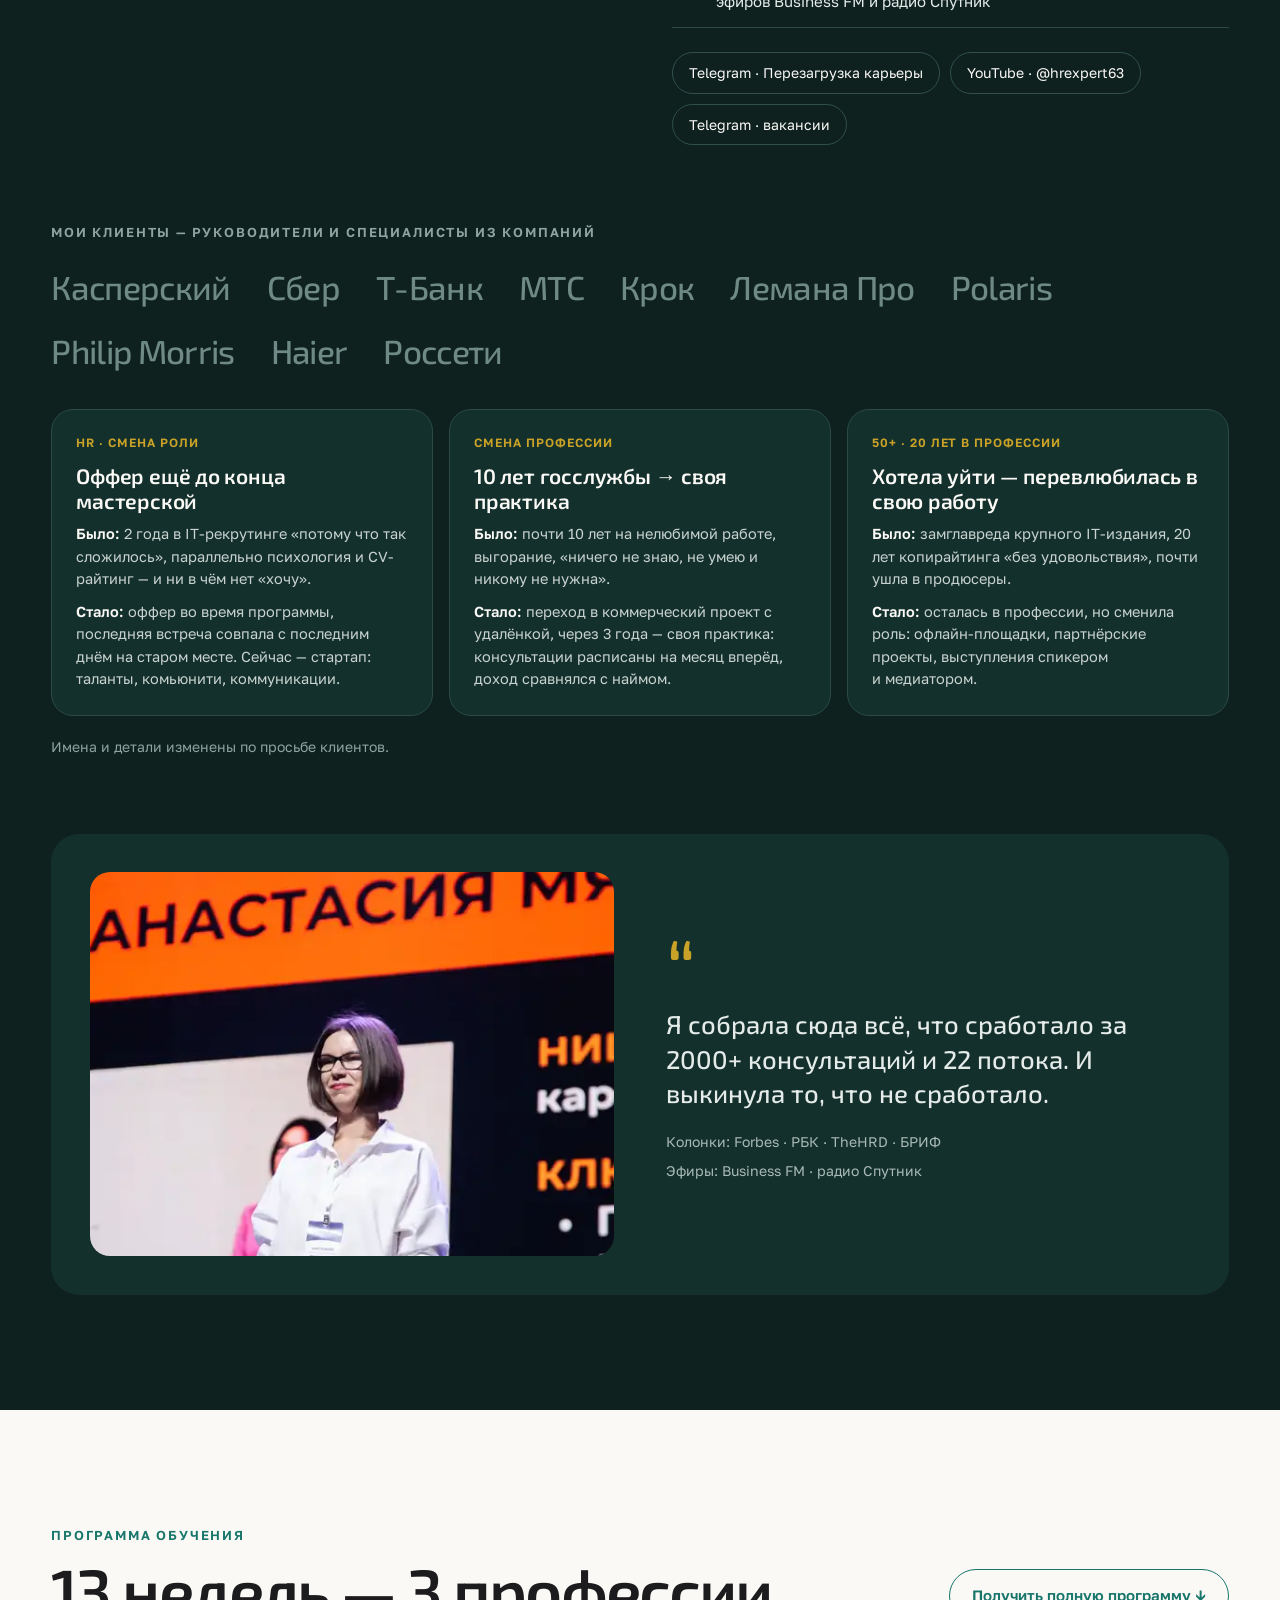
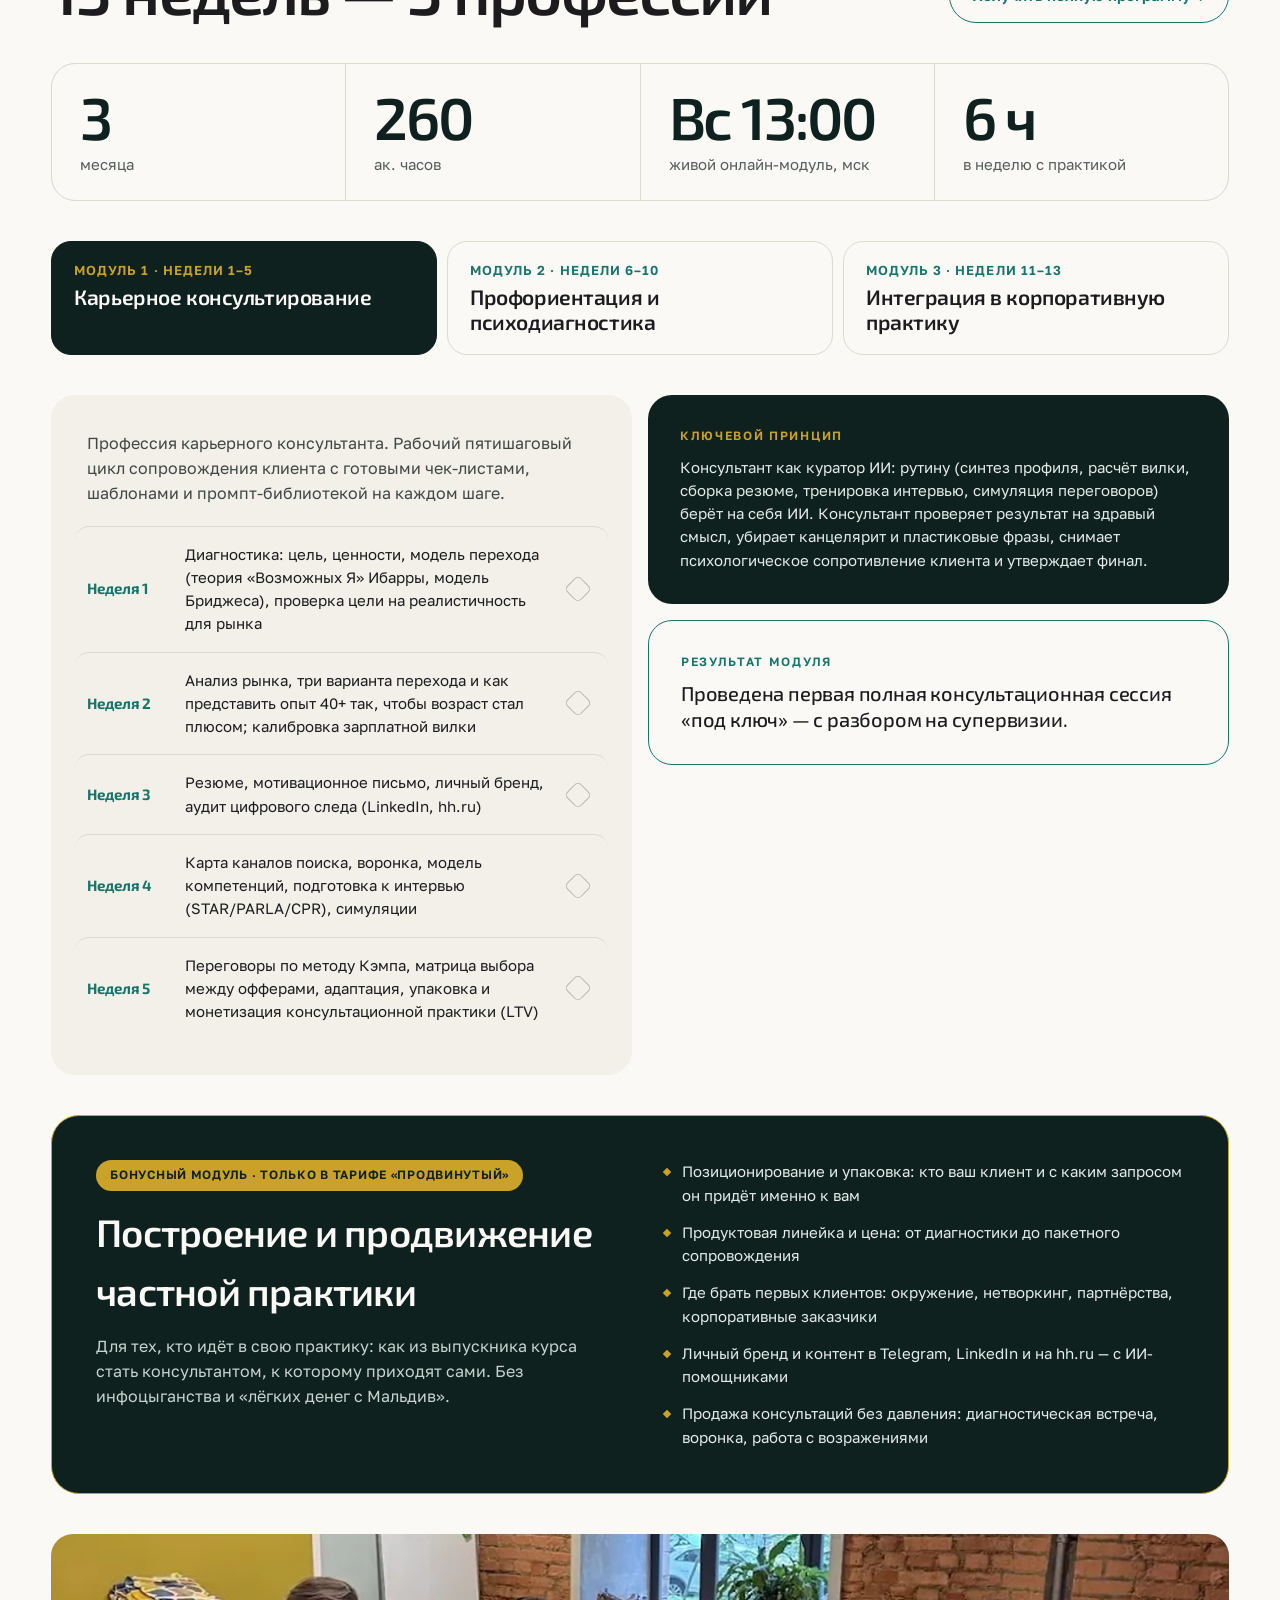
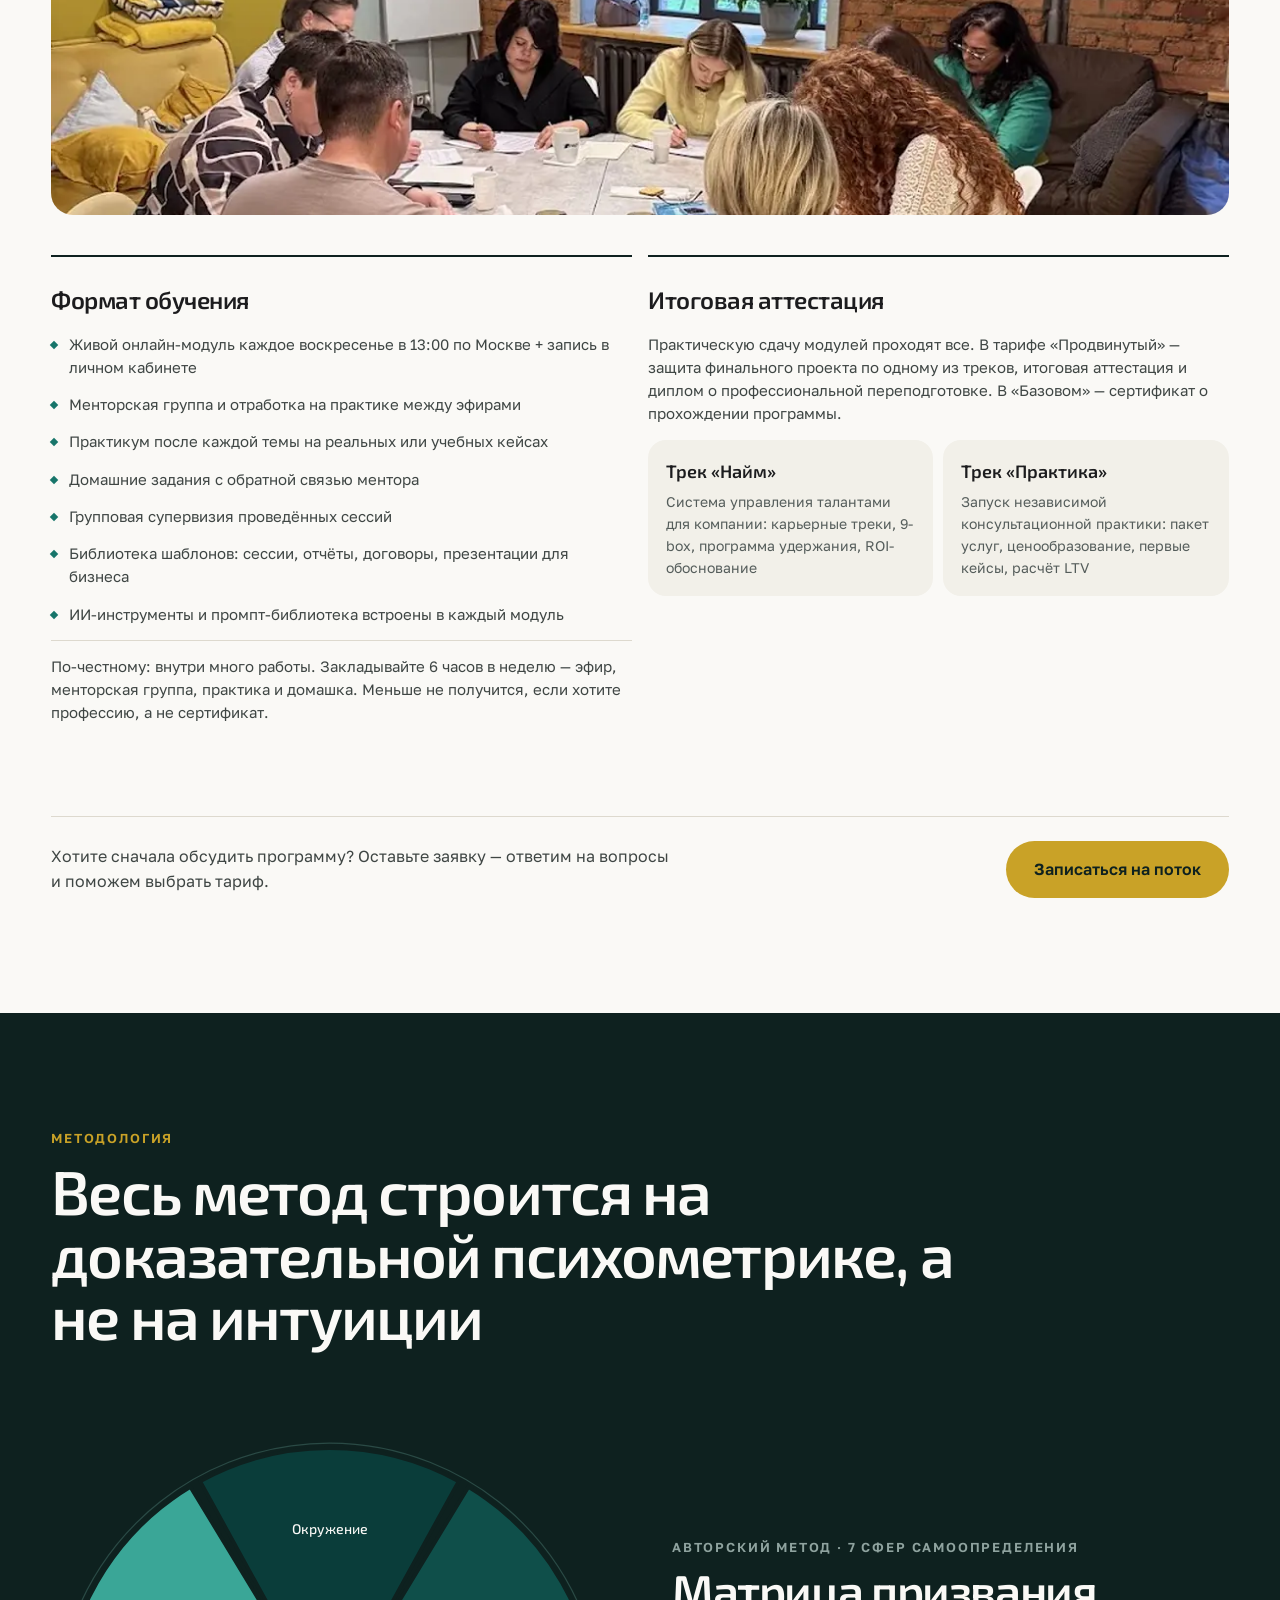
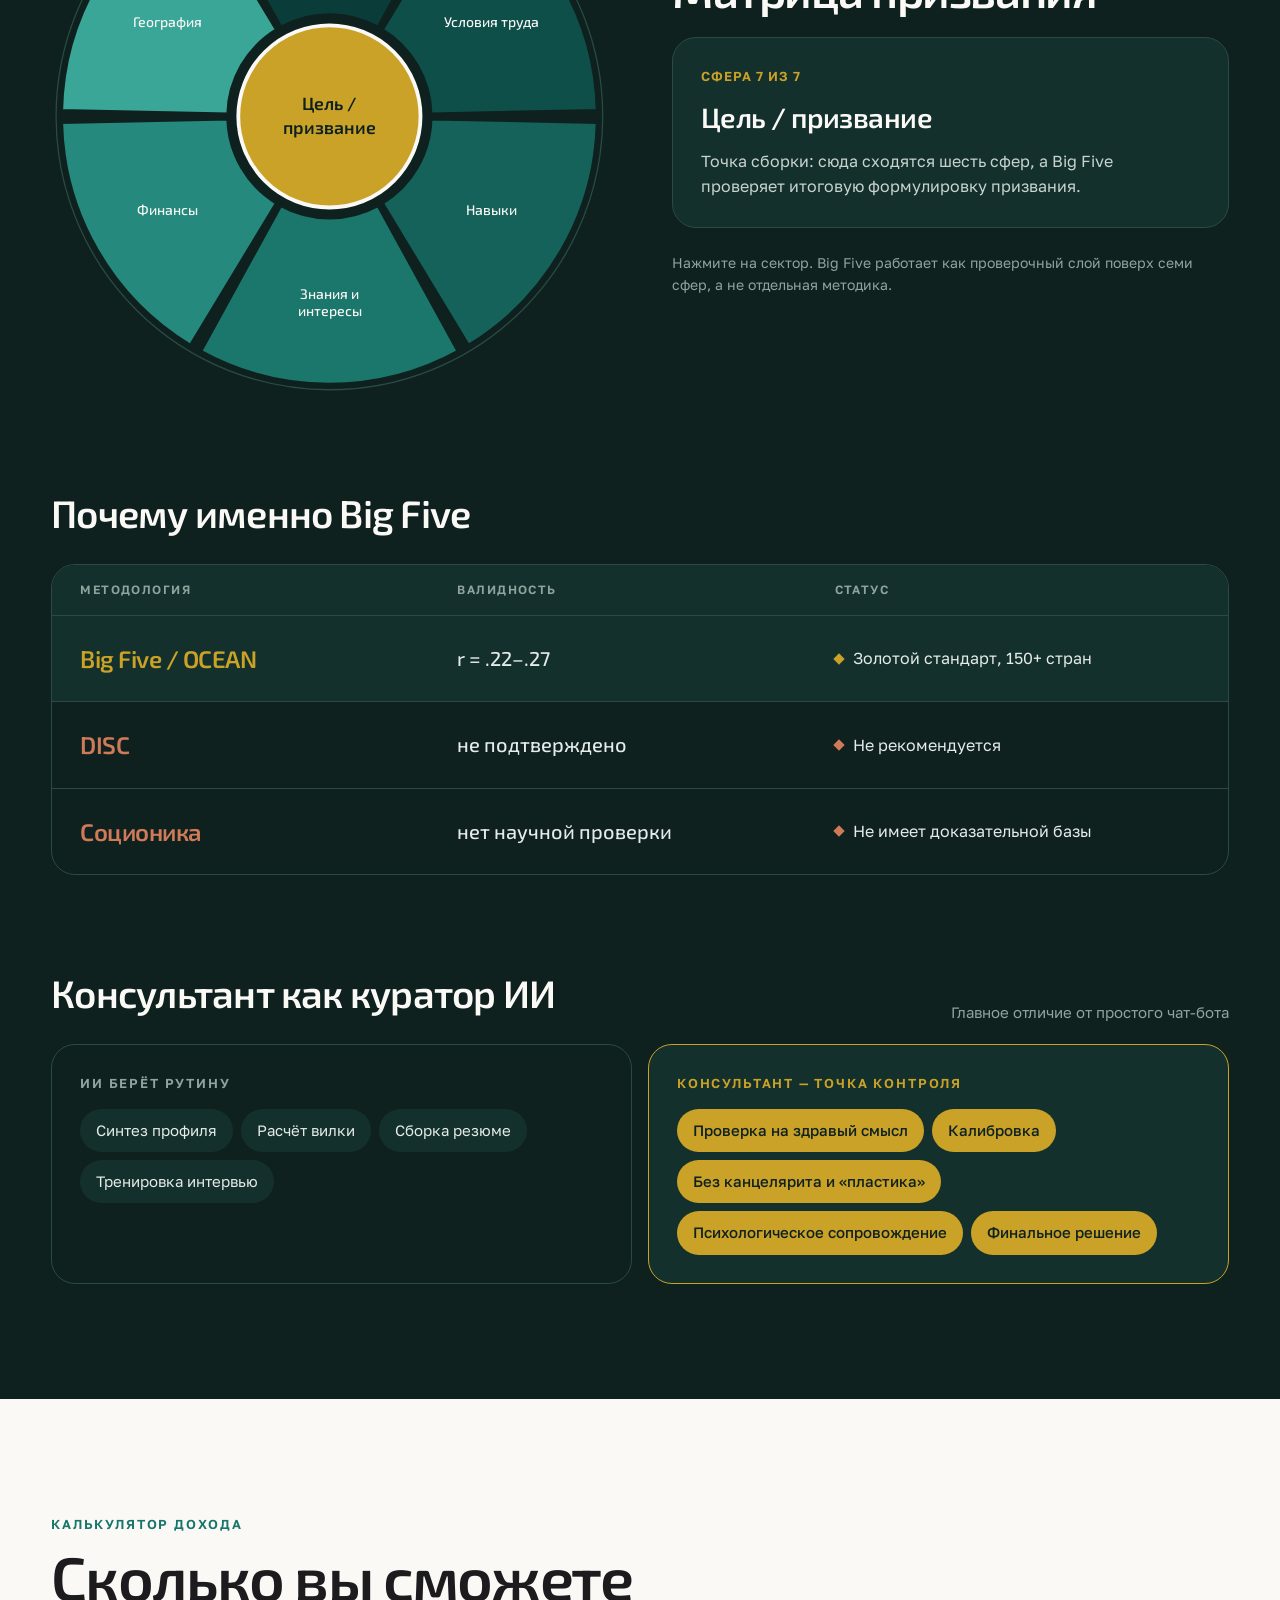
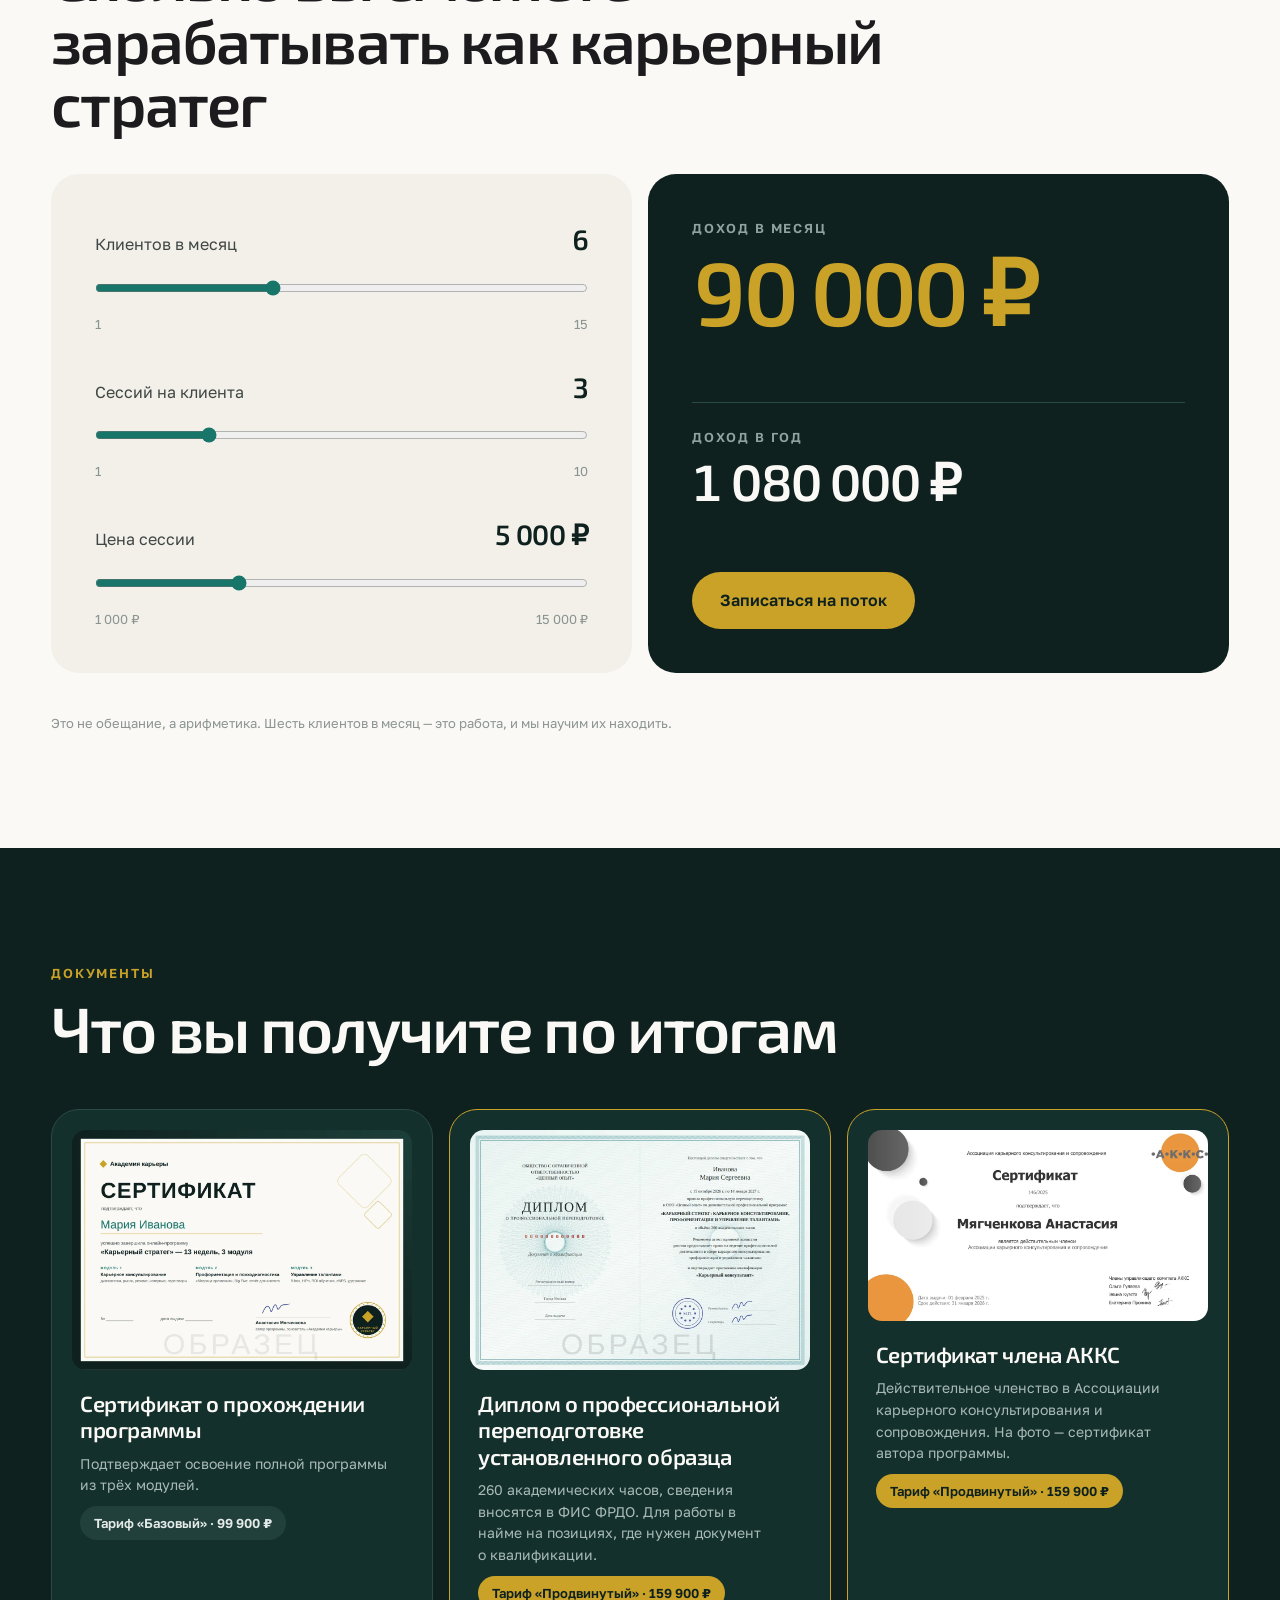
==== commit 4888ea1c: "Шрифты размещены на сайте вместо Google Fonts: меньше внешних запросов, быстрее загрузка из России C" ====
--- a/index.html
+++ b/index.html
@@ -21,9 +21,8 @@
 <meta name="twitter:card" content="summary_large_image">
 
 <link rel="icon" href="favicon.svg" type="image/svg+xml">
-<link rel="preconnect" href="https://fonts.googleapis.com">
-<link rel="preconnect" href="https://fonts.gstatic.com" crossorigin>
-<link href="https://fonts.googleapis.com/css2?family=Exo+2:wght@500;600;700;800&family=Golos+Text:wght@400;500;600&display=swap" rel="stylesheet">
+<link rel="preload" as="font" type="font/woff2" href="fonts/exo2-cyrillic.woff2" crossorigin>
+<link rel="preload" as="font" type="font/woff2" href="fonts/golostext-cyrillic.woff2" crossorigin>
 <link rel="preload" as="image" href="img/hero.webp">
 <link rel="stylesheet" href="styles.css">
 
--- a/styles.css
+++ b/styles.css
@@ -1,3 +1,8 @@
+/* fonts: self-hosted */
+@font-face{font-family:'Exo 2';font-style:normal;font-weight:500 800;font-display:swap;src:url(fonts/exo2-cyrillic.woff2) format('woff2');unicode-range:U+0301, U+0400-045F, U+0490-0491, U+04B0-04B1, U+2116}
+@font-face{font-family:'Exo 2';font-style:normal;font-weight:500 800;font-display:swap;src:url(fonts/exo2-latin.woff2) format('woff2');unicode-range:U+0000-00FF, U+0131, U+0152-0153, U+02BB-02BC, U+02C6, U+02DA, U+02DC, U+0304, U+0308, U+0329, U+2000-206F, U+20AC, U+2122, U+2191, U+2193, U+2212, U+2215, U+FEFF, U+FFFD}
+@font-face{font-family:'Golos Text';font-style:normal;font-weight:400 600;font-display:swap;src:url(fonts/golostext-cyrillic.woff2) format('woff2');unicode-range:U+0301, U+0400-045F, U+0490-0491, U+04B0-04B1, U+2116}
+@font-face{font-family:'Golos Text';font-style:normal;font-weight:400 600;font-display:swap;src:url(fonts/golostext-latin.woff2) format('woff2');unicode-range:U+0000-00FF, U+0131, U+0152-0153, U+02BB-02BC, U+02C6, U+02DA, U+02DC, U+0304, U+0308, U+0329, U+2000-206F, U+20AC, U+2122, U+2191, U+2193, U+2212, U+2215, U+FEFF, U+FFFD}
 :root{
   --dark:#0E211F; --dark2:#14302C; --dark3:#0A1614; --line-d:#2A4A45; --line-d2:#2F504B; --line-d3:#22403B;
   --teal:#17756A; --gold:#C9A227; --gold2:#E7C766; --paper:#FAF9F6; --sand:#F2F0E9; --ink:#1C1C1E; --terra:#B85C38;
